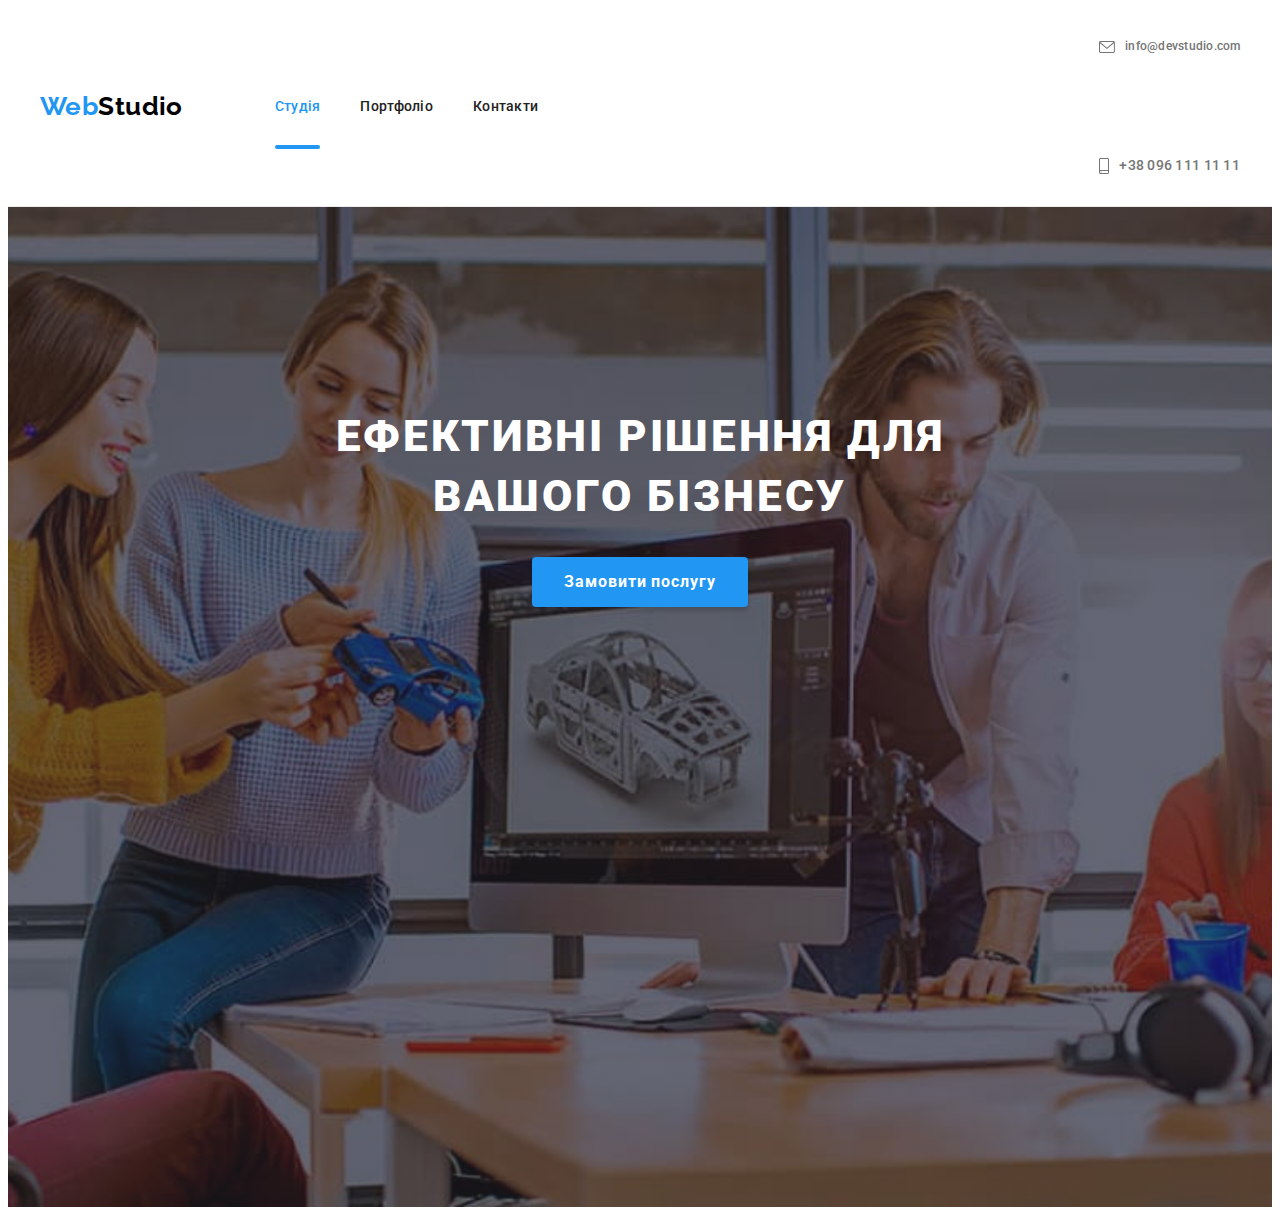
==== index.html @ 93e43bc0 "aдаптив" ====
<!DOCTYPE html>
<html lang="uk">
  <head>
    <meta charset="UTF-8" />
    <meta http-equiv="X-UA-Compatible" content="IE=edge" />
    <meta name="viewport" content="width=device-width, initial-scale=1.0" />
    <title>Document</title>
    <link rel="preconnect" href="https://fonts.googleapis.com" />
    <link rel="preconnect" href="https://fonts.gstatic.com" crossorigin />
    <link
      href="https://fonts.googleapis.com/css2?family=Raleway:wght@700&family=Roboto:wght@400;500;700;900&display=swap"
      rel="stylesheet"
    />
    <link
      rel="stylesheet"
      href="https://cdnjs.cloudflare.com/ajax/libs/modern-normalize/1.1.0/modern-normalize.min.css"
      integrity="sha512-wpPYUAdjBVSE4KJnH1VR1HeZfpl1ub8YT/NKx4PuQ5NmX2tKuGu6U/JRp5y+Y8XG2tV+wKQpNHVUX03MfMFn9Q=="
      crossorigin="anonymous"
      referrerpolicy="no-referrer"
    />
    <link rel="stylesheet" href="./css/main.min.css" />
  </head>
  <body class="page">
    <header class="header">
      <div class="container main__nav">
        <a href="./index.html" class="logo header__logo"
          ><span class="web header__web">Web</span>Studio</a
        >
        <nav class="site header__site">
          <ul class="site__nav">
            <li class="site__item">
              <a href="./index.html" class="nav__link current">Студія</a>
            </li>
            <li class="site__item">
              <a href="./portfolio.html" class="nav__link">Портфоліо</a>
            </li>
            <li class="site__item">
              <a href="#" class="nav__link">Контакти</a>
            </li>
          </ul>
        </nav>

        <ul class="list__header">
          <li class="list__item">
            <a class="header__mail" href="mailto:info@devstudio.com">
              <svg class="envelope-icon" width="16" height="12">
                <use href="./images/icons.svg#icon-envelope"></use>
              </svg>
              info@devstudio.com
            </a>
          </li>
          <li class="list__item">
            <a class="header__contact" href="tel:+380961111111">
              <svg class="smartphone-icon" width="10" height="16">
                <use href="./images/icons.svg#icon-smartphone"></use>
              </svg>
              +38 096 111 11 11
            </a>
          </li>
        </ul>
      </div>
    </header>

    <main>
      <section class="hero">
        <div class="container">
          <h1 class="hero__title">Ефективні рішення для вашого бізнесу</h1>
          <button class="hero__button" type="button" data-modal-open>
            Замовити послугу
          </button>
        </div>
      </section>

      <!-- <section class="section-feature">
        <div class="container">
          <h2 class="visual-hidden">особливості</h2>
          <ul class="feature-list">
            <li class="feature-list__item">
              <div class="feature__icon">
                <svg class="antenna" width="70" height="70">
                  <use href="./images/icons.svg#icon-antenna"></use>
                </svg>
              </div>
              <h3 class="title">УВАГА ДО ДЕТАЛЕЙ</h3>
              <p class="text">
                Ідейні міркування, і навіть початок повсякденної роботи з
                формування позиції.
              </p>
            </li>
            <li class="feature-list__item">
              <div class="feature__icon">
                <svg class="clock" width="70" height="70">
                  <use href="./images/icons.svg#icon-clock"></use>
                </svg>
              </div>
              <h3 class="title">ПУНКТУАЛЬНІСТЬ</h3>
              <p class="text">
                Завдання організації, особливо рамки і місце навчання кадрів
                тягне у себе.
              </p>
            </li>
            <li class="feature-list__item">
              <div class="feature__icon">
                <svg class="diagram" width="70" height="70">
                  <use href="./images/icons.svg#icon-diagram"></use>
                </svg>
              </div>
              <h3 class="title">ПЛАНУВАННЯ</h3>
              <p class="text">
                Так само консультація з широким активом значною мірою зумовлює.
              </p>
            </li>
            <li class="feature-list__item">
              <div class="feature__icon">
                <svg class="astronaut" width="70" height="70">
                  <use href="./images/icons.svg#icon-astronaut"></use>
                </svg>
              </div>
              <h3 class="title">СУЧАСНІ ТЕХНОЛОГІЇ</h3>
              <p class="text">
                Значимість цих проблем настільки очевидна, що реалізація
                планових завдань.
              </p>
            </li>
          </ul>
        </div>
      </section> -->

      <!-- <section class="section-work">
        <div class="container">
          <h2 class="title__work">Чим ми займаємося</h2>
          <ul class="work__img">
            <li class="work__item">
              <img
                src="./images/box1.jpg"
                alt="програмування"
                width="370"
                height="294"
              />
              <p class="work__label">Десктопні додатки</p>
            </li>
            <li class="work__item">
              <img
                src="./images/box2.jpg"
                alt="тестування"
                width="370"
                height="294"
              />
              <p class="work__label">Мобільні додатки</p>
            </li>
            <li class="work__item">
              <img
                src="./images/box3.jpg"
                alt="дизайн"
                width="370"
                height="294"
              />
              <p class="work__label">Дизайнерські рішення</p>
            </li>
          </ul>
        </div>
      </section> -->

      <!-- <section class="section-team">
        <div class="container">
          <h2 class="team__title">Наша команда</h2>

          <ul class="team__items">
            <li class="item">
              <img
                src="./images/img1.jpg"
                alt="продуктовий дизайн"
                width="270"
              />
              <h3 class="title">Ігор Дем'яненко</h3>
              <p class="text">Product Designer</p>
              <ul class="team__list">
                <li class="team__item">
                  <a class="team__link" href="#">
                    <svg class="team__icon" width="20" height="20">
                      <use href="./images/icons.svg#icon-instagram"></use>
                    </svg>
                  </a>
                </li>
                <li class="team__item">
                  <a class="team__link" href="#">
                    <svg class="team__icon" width="20" height="20">
                      <use href="./images/icons.svg#icon-twitter"></use>
                    </svg>
                  </a>
                </li>
                <li class="team__item">
                  <a class="team__link" href="#">
                    <svg class="team__icon" width="20" height="20">
                      <use href="./images/icons.svg#icon-facebook"></use>
                    </svg>
                  </a>
                </li>
                <li class="team__item">
                  <a class="team__link" href="#">
                    <svg class="team__icon" width="20" height="20">
                      <use href="./images/icons.svg#icon-linkedin"></use>
                    </svg>
                  </a>
                </li>
              </ul>
            </li>
            <li class="item">
              <img
                src="./images/img2.jpg"
                alt="фронтенд-розробник"
                width="270"
              />
              <h3 class="title">Ольга Рєпіна</h3>
              <p class="text">Frontend Developer</p>
              <ul class="team__list">
                <li class="team__item">
                  <a class="team__link" href="#">
                    <svg class="team__icon" width="20" height="20">
                      <use href="./images/icons.svg#icon-instagram"></use>
                    </svg>
                  </a>
                </li>
                <li class="team__item">
                  <a class="team__link" href="#">
                    <svg class="team__icon" width="20" height="20">
                      <use href="./images/icons.svg#icon-twitter"></use>
                    </svg>
                  </a>
                </li>
                <li class="team__item">
                  <a class="team__link" href="#">
                    <svg class="team__icon" width="20" height="20">
                      <use href="./images/icons.svg#icon-facebook"></use>
                    </svg>
                  </a>
                </li>
                <li class="team__item">
                  <a class="team__link" href="#">
                    <svg class="team__icon" width="20" height="20">
                      <use href="./images/icons.svg#icon-linkedin"></use>
                    </svg>
                  </a>
                </li>
              </ul>
            </li>
            <li class="item">
              <img src="./images/img3.jpg" alt="маркетинг" width="270" />
              <h3 class="title">Микола Тарасов</h3>
              <p class="text">Marketing</p>
              <ul class="team__list">
                <li class="team__item">
                  <a class="team__link" href="#">
                    <svg class="team__icon" width="20" height="20">
                      <use href="./images/icons.svg#icon-instagram"></use>
                    </svg>
                  </a>
                </li>
                <li class="team__item">
                  <a class="team__link" href="#">
                    <svg class="team__icon" width="20" height="20">
                      <use href="./images/icons.svg#icon-twitter"></use>
                    </svg>
                  </a>
                </li>
                <li class="team__item">
                  <a class="team__link" href="#">
                    <svg class="team__icon" width="20" height="20">
                      <use href="./images/icons.svg#icon-facebook"></use>
                    </svg>
                  </a>
                </li>
                <li class="team__item">
                  <a class="team__link" href="#">
                    <svg class="team__icon" width="20" height="20">
                      <use href="./images/icons.svg#icon-linkedin"></use>
                    </svg>
                  </a>
                </li>
              </ul>
            </li>
            <li class="item">
              <img
                src="./images/img4.jpg"
                alt="графічний дизайнер"
                width="270"
              />
              <h3 class="title">Михайло Єрмаков</h3>
              <p class="text">UI Designer</p>
              <ul class="team__list">
                <li class="team__item">
                  <a class="team__link" href="#">
                    <svg class="team__icon" width="20" height="20">
                      <use href="./images/icons.svg#icon-instagram"></use>
                    </svg>
                  </a>
                </li>
                <li class="team__item">
                  <a class="team__link" href="#">
                    <svg class="team__icon" width="20" height="20">
                      <use href="./images/icons.svg#icon-twitter"></use>
                    </svg>
                  </a>
                </li>
                <li class="team__item">
                  <a class="team__link" href="#">
                    <svg class="team__icon" width="20" height="20">
                      <use href="./images/icons.svg#icon-facebook"></use>
                    </svg>
                  </a>
                </li>
                <li class="team__item">
                  <a class="team__link" href="#">
                    <svg class="team__icon" width="20" height="20">
                      <use href="./images/icons.svg#icon-linkedin"></use>
                    </svg>
                  </a>
                </li>
              </ul>
            </li>
          </ul>
        </div>
      </section> -->
      <!-- <section class="section-client">
        <div class="container">
          <h2 class="client__title">Постійні клієнти</h2>
          <ul class="client">
            <li class="client__item">
              <a class="client__link" href="#">
                <svg class="client__icon" width="106" height="60">
                  <use href="./images/icons.svg#icon-Logo1"></use>
                </svg>
              </a>
            </li>
            <li class="client__item">
              <a class="client__link" href="#">
                <svg class="client__icon" width="106" height="60">
                  <use href="./images/icons.svg#icon-Logo2"></use>
                </svg>
              </a>
            </li>
            <li class="client__item">
              <a class="client__link" href="#">
                <svg class="client__icon" width="106" height="60">
                  <use href="./images/icons.svg#icon-Logo3"></use>
                </svg>
              </a>
            </li>
            <li class="client__item">
              <a class="client__link" href="#">
                <svg class="client__icon" width="106" height="60">
                  <use href="./images/icons.svg#icon-Logo4"></use>
                </svg>
              </a>
            </li>
            <li class="client__item">
              <a class="client__link" href="#">
                <svg class="client__icon" width="106" height="60">
                  <use href="./images/icons.svg#icon-Logo5"></use>
                </svg>
              </a>
            </li>
            <li class="client__item">
              <a class="client__link" href="#">
                <svg class="client__icon" width="106" height="60">
                  <use href="./images/icons.svg#icon-Logo6"></use>
                </svg>
              </a>
            </li>
          </ul>
        </div>
      </section> -->
    </main>

    <!-- <footer>
      <div class="footer-container">
        <div class="footer__address">
          <div class="logo__web">
            <a href="./index.html" class="footer__logo"
              ><span class="footer__web">Web</span>Studio</a
            >
          </div>
          <address>
            <div class="address">
              <ul class="list__item">
                <li class="item__add">
                  <a
                    class="footer__location"
                    href="https://goo.gl/maps/7Pt5SD2hVirgwxjC6"
                    target="_blank"
                    rel="noopener noreferrer"
                    >м. Київ, пр-т Лесі Українки, 26</a
                  >
                </li>
                <li class="item__add">
                  <a class="footer__mail" href="mailto:info@devstudio.com"
                    >info@devstudio.com</a
                  >
                </li>
                <li class="item__add">
                  <a class="footer__contact" href="tel:+380961111111"
                    >+38 096 111 11 11</a
                  >
                </li>
              </ul>
            </div>
          </address>
        </div>
        <div class="footer__social">
          <span class="footer__title">приєднуйтесь</span>
          <ul class="social__list">
            <li class="social__item">
              <a class="social__link" href="#">
                <svg class="social-icon" width="20" height="20">
                  <use href="./images/icons.svg#icon-instagram"></use>
                </svg>
              </a>
            </li>
            <li class="social__item">
              <a class="social__link" href="#">
                <svg class="social-icon" width="20" height="20">
                  <use href="./images/icons.svg#icon-twitter"></use>
                </svg>
              </a>
            </li>
            <li class="social__item">
              <a class="social__link" href="#">
                <svg class="social-icon" width="20" height="20">
                  <use href="./images/icons.svg#icon-facebook"></use>
                </svg>
              </a>
            </li>
            <li class="social__item">
              <a class="social__link" href="#">
                <svg class="social-icon" width="20" height="20">
                  <use href="./images/icons.svg#icon-linkedin"></use>
                </svg>
              </a>
            </li>
          </ul>
        </div>
        <div class="e-mail__footer">
          <label class="footer__title" for="email-name"
            >Підпишіться на розсилку</label
          >
          <form class="footer__form">
            <input
              type="email"
              class="email__input"
              name="email-name"
              id="email-name"
              placeholder="E-mail"
            />

            <button type="button" class="subscribe__btn">
              Підписатися
              <svg class="modal-send__icon" width="24" height="24">
                <use href="./images/icons.svg#icon-send"></use>
              </svg>
            </button>
          </form>
        </div>
      </div>
    </footer> -->
    <!-- <div class="backdrop is-hidden" data-modal>
      <div class="modal">
        <button type="button" class="modal-close" data-modal-close>
          <svg class="modal-close-icon" width="18" height="18">
            <use href="./images/icons.svg#icon-close"></use>
          </svg>
        </button>
        <p class="modal-title">Залиште свої дані, ми вам передзвонимо</p>
        <form class="modal-form">
          <div class="modal-field">
            <label for="user-name" class="input-label">Ім'я</label>
            <div class="input-wrapper">
              <input
                type="text"
                name="user-name"
                class="modal-input"
                id="user-name"
                required
              />
              <svg class="modal-icon" width="18" height="18">
                <use href="./images/icons.svg#icon-person-modal"></use>
              </svg>
            </div>
          </div>

          <div class="modal-field">
            <label for="user-tel" class="input-label">Телефон</label>
            <div class="input-wrapper">
              <input
                type="tel"
                name="user-tel"
                class="modal-input"
                id="user-tel"
                required
              />
              <svg class="modal-icon" width="18" height="18">
                <use href="./images/icons.svg#icon-phone-modal"></use>
              </svg>
            </div>
          </div>
          <div class="modal-field">
            <label for="user-email" class="input-label">Пошта</label>
            <div class="input-wrapper">
              <input
                type="email"
                name="user-email"
                class="modal-input"
                id="user-email"
                required
              />
              <svg class="modal-icon" width="18" height="18">
                <use href="./images/icons.svg#icon-email-modal"></use>
              </svg>
            </div>
          </div>

          <div class="modal-field">
            <label for="user-text" class="input-label">Коментар</label>
            <textarea
              name="user-text"
              id="user-text"
              class="modal-comment"
              placeholder="Введіть текст"
            ></textarea>
          </div>
          <div class="modal-policy">
            <input
              type="checkbox"
              name="policy"
              class="modal-check visual-hidden"
              id="policy"
            />
            <label for="policy" class="check-text">
              <span>
                <svg class="check-icon" width="16" height="15">
                  <use href="./images/icons.svg#icon-check"></use>
                </svg>
              </span>
              Погоджуюся з розсилкою та приймаю
              <a href="#" class="policy-link">Умови договору</a></label
            >
          </div>
          <button class="submit-button" type="submit">Відправити</button>
        </form>
      </div>
    </div> -->
    <!-- <script src="./js/modal.js"></script> -->
  </body>
</html>
---- css/main.min.css ----
h1,h2,h3,p{margin:0}ul{margin:0;padding:0;list-style:none}footer{padding-top:60px;padding-bottom:60px;background-color:#2f303a;height:252px;margin:0 auto}.page{letter-spacing:.03em;font-size:14px;line-height:1.71;color:var(--primery-white-color);color:var(--primary-text-color);color:var(--title-text-color);font-family:"Roboto",sans-serif}.container{margin-left:auto;margin-right:auto;width:100%;padding-left:15px;padding-right:15px}@media screen and (min-width: 480px){.container{max-width:480px}}@media screen and (min-width: 768px){.container{max-width:768px}}@media screen and (min-width: 1200px){.container{max-width:1200px}}:root{--primary-text-color: #212121;--title-text-color: #757575;--accent-color: #2196f3;--primery-white-color: #fff;--secondary-bd-color: #f5f4fa;--footer-color: #2f303a;--icon-color: #afb1b8}.visual-hidden{position:absolute;width:1px;height:1px;margin:1px;border:0;padding:0;white-space:nowrap;-webkit-clip-path:inset(100%);clip-path:inset(100%);clip:rect(0 0 0 0);overflow:hidden;list-style:none}.main__nav{display:-webkit-box;display:-ms-flexbox;display:flex;-webkit-box-align:center;-ms-flex-align:center;align-items:center}.header .container{display:-webkit-box;display:-ms-flexbox;display:flex}.header{border-bottom:1px solid #ececec}.logo{margin-top:16px;margin-bottom:16px}.header__logo{font-family:"Raleway",sans-serif;font-weight:700;font-size:24px;line-height:1.16;text-decoration:none;color:#000}@media screen and (min-width: 1200px){.header__logo{font-size:26px;line-height:1.19}}.header__web{font-family:"Raleway",sans-serif;font-weight:700;font-size:24px;line-height:1.16;text-decoration:none;color:var(--accent-color)}@media screen and (min-width: 1200px){.header__web{font-size:26px;line-height:1.19}}.nav__link{position:relative;padding:32px 0;display:block;color:var(--primary-text-color);font-weight:500;line-height:1.14;letter-spacing:.02em;text-decoration:none;-webkit-box-align:center;-ms-flex-align:center;align-items:center;-webkit-transition:color 250ms cubic-bezier(0.4, 0, 0.2, 1);transition:color 250ms cubic-bezier(0.4, 0, 0.2, 1)}.nav__link.current::after{position:absolute;content:"";display:block;left:0;bottom:-2px;width:100%;height:4px;background-color:var(--accent-color);border-radius:2px}.nav__link:hover,.nav__link:focus{color:var(--accent-color)}.current{color:var(--accent-color)}.header__site{display:none;margin-left:87px;margin-right:auto}@media screen and (min-width: 768px){.header__site{display:-webkit-box;display:-ms-flexbox;display:flex}}@media screen and (min-width: 1200px){.header__site{margin-left:92px}}.site__nav{display:-webkit-box;display:-ms-flexbox;display:flex;list-style:none}.site__nav .item:last-child{margin-right:0}.site__nav .site__item{margin-right:40px}.list__header{display:none;list-style:none;-webkit-box-align:baseline;-ms-flex-align:baseline;align-items:baseline;gap:30px}@media screen and (min-width: 768px){.list__header{display:-webkit-box;display:-ms-flexbox;display:flex;-webkit-box-orient:vertical;-webkit-box-direction:normal;-ms-flex-direction:column;flex-direction:column}}.list__header .list__item+.list__item{margin-left:30px}.envelope-icon{margin-right:10px;fill:currentColor}.smartphone-icon{margin-right:10px;fill:currentColor}.header__mail{display:-webkit-box;display:-ms-flexbox;display:flex;-webkit-box-align:center;-ms-flex-align:center;align-items:center;margin-bottom:10px;font-weight:500;font-size:12px;line-height:1.16;letter-spacing:.02em;text-decoration:none;color:var(--title-text-color);-webkit-transition:color 250ms cubic-bezier(0.4, 0, 0.2, 1);transition:color 250ms cubic-bezier(0.4, 0, 0.2, 1)}.header__mail:hover,.header__mail:focus{color:var(--accent-color)}@media screen and (min-width: 1200px){.header__mail{padding-top:32px;padding-bottom:32px}}.header__contact{display:-webkit-box;display:-ms-flexbox;display:flex;-webkit-box-align:center;-ms-flex-align:center;align-items:center;font-weight:500;line-height:1.14;letter-spacing:.02em;text-decoration:none;color:var(--title-text-color);-webkit-transition:color 250ms cubic-bezier(0.4, 0, 0.2, 1);transition:color 250ms cubic-bezier(0.4, 0, 0.2, 1)}.header__contact:hover,.header__contact:focus{color:var(--accent-color)}@media screen and (min-width: 1200px){.header__contact{padding-top:32px;padding-bottom:32px}}.hero{max-width:100%;height:400px;margin-left:auto;margin-right:auto;background-repeat:no-repeat;background-position:center;background-size:cover;background-image:-webkit-gradient(linear, left top, right top, from(rgba(47, 48, 58, 0.4)), to(rgba(47, 48, 58, 0.4))),url(../images/hero_img.jpg);background-image:linear-gradient(to right, rgba(47, 48, 58, 0.4), rgba(47, 48, 58, 0.4)),url(../images/hero_img.jpg);text-align:center;padding:118px 0;background-color:var(--footer-color)}@media screen and (min-width: 1200px){.hero{height:600px;padding:200px 0}}.hero__title{margin:0 auto;margin-bottom:30px;width:360px;font-weight:900;font-size:26px;line-height:1.61;text-align:center;letter-spacing:.06em;text-transform:uppercase;color:var(--primery-white-color)}@media screen and (min-width: 1200px){.hero__title{font-size:44px;line-height:1.36;width:696px}}.hero__button{font-family:inherit;padding:10px 24px;min-width:200px;height:50px;border:rgba(0,0,0,0);border-radius:4px;-webkit-box-shadow:0px 4px 4px rgba(0,0,0,.15);box-shadow:0px 4px 4px rgba(0,0,0,.15);color:var(--primery-white-color);background-color:var(--accent-color);border-color:var(--accent-color);font-weight:700;font-size:16px;line-height:1.87;margin:0;display:-webkit-box;display:-ms-flexbox;display:flex;letter-spacing:.06em;margin:0 auto;-webkit-transition:background-color 250ms cubic-bezier(0.4, 0, 0.2, 1);transition:background-color 250ms cubic-bezier(0.4, 0, 0.2, 1)}.hero__button:hover,.hero__button:focus{background-color:#188ce8}@media screen and (min-width: 1200px){.hero__button{padding:10px 32px;min-width:216px;cursor:pointer}}.section-feature{padding-top:60px;padding-bottom:60px}@media screen and (min-width: 1200px){.section-feature{padding-top:94px;padding-bottom:94px}}.section-work{display:none;padding-bottom:94px}@media screen and (min-width: 1200px){.section-work{display:block}}.section-team{background-color:var(--secondary-bd-color);padding-top:60px;padding-bottom:60px}@media screen and (min-width: 1200px){.section-team{padding-top:94px;padding-bottom:94px}}.section-client{padding-top:60px;padding-bottom:60px;background-color:var(--primery-white-color)}@media screen and (min-width: 1200px){.section-client{padding-top:94px;padding-bottom:94px}}.feature-list{list-style:none;display:-webkit-box;display:-ms-flexbox;display:flex;-ms-flex-wrap:wrap;flex-wrap:wrap;gap:30px;margin:0;padding:0}.feature-list .feature-list__item{width:100%}@media screen and (min-width: 768px){.feature-list .feature-list__item{width:calc((100% - 30px)/2)}}@media screen and (min-width: 1200px){.feature-list .feature-list__item{width:calc((100% - 90px)/4)}}.feature__icon{height:120px;margin-bottom:15px;background-color:var(--secondary-bd-color);display:-webkit-box;display:-ms-flexbox;display:flex;-webkit-box-align:center;-ms-flex-align:center;align-items:center;-webkit-box-pack:center;-ms-flex-pack:center;justify-content:center}.feature-list .title{text-align:center;margin-top:0;font-size:14px;margin-bottom:10px;font-weight:700;line-height:1.14;text-transform:uppercase;color:var(--primary-text-color)}@media screen and (min-width: 768px){.feature-list .title{text-align:left}}.work__img{list-style:none;display:-webkit-box;display:-ms-flexbox;display:flex;margin:0;padding:0}.work__img .work__item{width:370px;height:294px;margin-right:30px;-ms-flex-preferred-size:calc((100% - 60px)/3);flex-basis:calc((100% - 60px)/3)}.title__work{margin-top:0px;margin-bottom:50px;font-weight:700;font-size:36px;line-height:1.16;text-align:center;color:var(--primary-text-color)}.work__item{position:relative}.work__label{display:-webkit-box;display:-ms-flexbox;display:flex;-webkit-box-align:center;-ms-flex-align:center;align-items:center;-webkit-box-pack:center;-ms-flex-pack:center;justify-content:center;position:absolute;bottom:0;left:0;width:100%;height:70px;background-color:rgba(47,48,58,.8);font-weight:700;font-size:14px;line-height:1.14;color:var(--primery-white-color);text-transform:uppercase}.team__items{list-style:none;margin-top:50px;display:-webkit-box;display:-ms-flexbox;display:flex;-ms-flex-wrap:wrap;flex-wrap:wrap;gap:30px;margin:0;padding:0}.team__title{margin-top:0px;margin-bottom:30px;font-weight:700;font-size:28px;line-height:1.17;text-align:center;color:var(--primary-text-color)}@media screen and (min-width: 1200px){.team__title{margin-bottom:50px;font-size:36px;line-height:1.16}}.team__items .item{width:100%;padding-bottom:30px;margin-bottom:30px;background-color:var(--primery-white-color);-webkit-box-shadow:0px 1px 3px rgba(0,0,0,.12),0px 1px 1px rgba(0,0,0,.14),0px 2px 1px rgba(0,0,0,.2);box-shadow:0px 1px 3px rgba(0,0,0,.12),0px 1px 1px rgba(0,0,0,.14),0px 2px 1px rgba(0,0,0,.2);border-radius:0px 0px 4px 4px}@media screen and (min-width: 768px){.team__items .item{width:calc((100% - 30px)/2)}}@media screen and (min-width: 1200px){.team__items .item{width:calc((100% - 90px)/4)}}.team__items .title{font-weight:500;font-size:16px;line-height:1.18;text-align:center;margin-top:30px;margin-bottom:10px;color:var(--primary-text-color)}.team__items .text{font-size:16px;line-height:1.18;text-align:center;color:var(--title-text-color);margin-bottom:16px}.team__list{display:-webkit-box;display:-ms-flexbox;display:flex;-webkit-box-pack:center;-ms-flex-pack:center;justify-content:center;gap:10px}.team__item{width:44px;height:44px}.team__link{width:100%;height:100%;color:var(--icon-color);border-radius:50%;display:-webkit-box;display:-ms-flexbox;display:flex;-webkit-box-align:center;-ms-flex-align:center;align-items:center;-webkit-box-pack:center;-ms-flex-pack:center;justify-content:center;-webkit-transition:background-color 250ms cubic-bezier(0.4, 0, 0.2, 1),color 250ms cubic-bezier(0.4, 0, 0.2, 1);transition:background-color 250ms cubic-bezier(0.4, 0, 0.2, 1),color 250ms cubic-bezier(0.4, 0, 0.2, 1)}.team__link:hover,.team__link:focus{background-color:var(--accent-color);color:var(--primery-white-color)}.team__icon{fill:currentColor}.client__title{margin-top:0px;margin-bottom:30px;font-weight:700;font-size:28px;line-height:1.18;text-align:center;color:var(--primary-text-color)}@media screen and (min-width: 1200px){.client__title{font-size:36px;line-height:1.16;margin-bottom:50px}}.client{display:-webkit-box;display:-ms-flexbox;display:flex;-ms-flex-wrap:wrap;flex-wrap:wrap;gap:30px}.client__item{width:170px;height:92px}@media screen and (min-width: 480px){.client__item{width:calc((100% - 30px)/2)}}@media screen and (min-width: 768px){.client__item{width:calc((100% - 60px)/3)}}@media screen and (min-width: 1200px){.client__item{width:calc((100% - 150px)/6)}}.client__link{border:1px solid #afb1b8;color:var(--icon-color);border-radius:4px;width:100%;height:100%;display:-webkit-box;display:-ms-flexbox;display:flex;-webkit-box-align:center;-ms-flex-align:center;align-items:center;-webkit-box-pack:center;-ms-flex-pack:center;justify-content:center;-webkit-transition:border 250ms cubic-bezier(0.4, 0, 0.2, 1),color 250ms cubic-bezier(0.4, 0, 0.2, 1);transition:border 250ms cubic-bezier(0.4, 0, 0.2, 1),color 250ms cubic-bezier(0.4, 0, 0.2, 1)}.client__link:hover,.client__link:focus{border-color:var(--accent-color);color:var(--accent-color)}.client__icon{fill:currentColor}/*# sourceMappingURL=main.min.css.map */
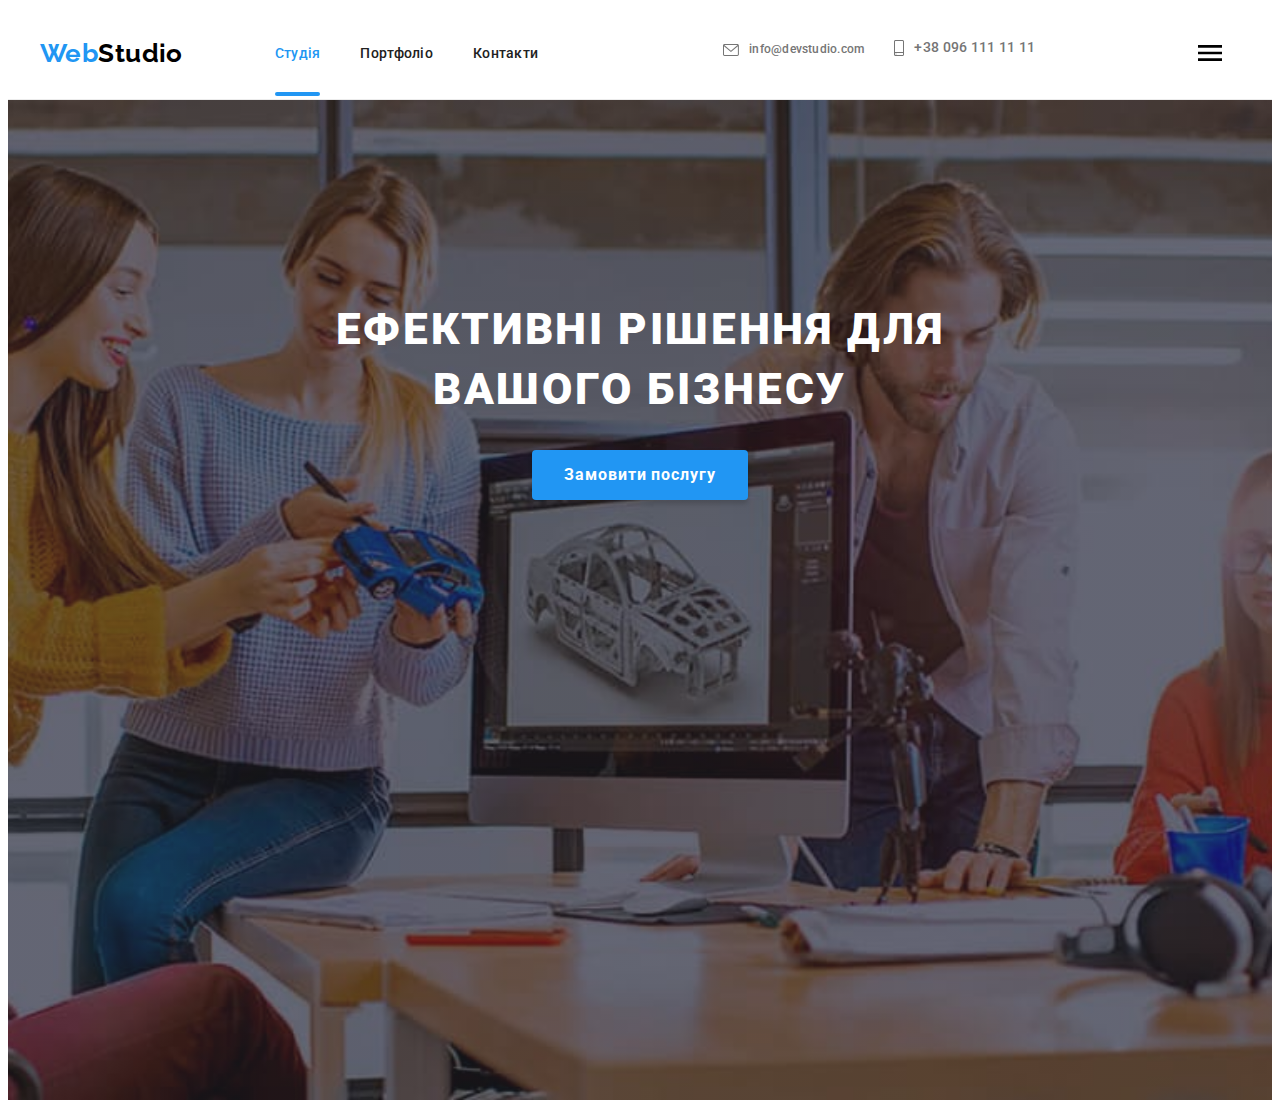
==== commit 807caf69: "8 дз" ====
--- a/index.html
+++ b/index.html
@@ -26,6 +26,7 @@
         <a href="./index.html" class="logo header__logo"
           ><span class="web header__web">Web</span>Studio</a
         >
+
         <nav class="site header__site">
           <ul class="site__nav">
             <li class="site__item">
@@ -58,6 +59,61 @@
             </a>
           </li>
         </ul>
+        <button type="button" class="menu-open" data-menu-open>
+          <svg class="menu" width="40" height="40">
+            <use href="./images/icons.svg#icon-menu"></use>
+          </svg>
+        </button>
+        <div class="mob-menu is-hidden" data-menu>
+          <div class="container-menu">
+            <div class="menu-mob-top">
+              <button type="button" class="menu-close" data-menu-close>
+                <svg class="menu" width="40" height="40">
+                  <use href="./images/icons.svg#icon-close-menu"></use>
+                </svg>
+              </button>
+              <ul class="menu-list">
+                <li class="menu-item">
+                  <a href="./index.html" class="menu-link">Студія</a>
+                </li>
+                <li class="menu-item">
+                  <a href="./portfolio.html" class="menu-link">Портфоліо</a>
+                </li>
+                <li class="menu-item">
+                  <a href="#" class="menu-link">Контакти</a>
+                </li>
+              </ul>
+            </div>
+            <div class="menu-mob-bottom">
+              <ul class="mob-contact">
+                <li class="contact-item">
+                  <a class="menu-tel" href="tel:+380961111111">
+                    +38 096 111 11 11
+                  </a>
+                </li>
+                <li class="contact-item">
+                  <a class="menu-mail" href="mailto:info@devstudio.com">
+                    info@devstudio.com
+                  </a>
+                </li>
+              </ul>
+              <ul class="menu-soc">
+                <li class="menu-soc-item">
+                  <a class="menu-soc-link" href="#">Instagram</a>
+                </li>
+                <li class="menu-soc-item">
+                  <a class="menu-soc-link" href="#">Twitter</a>
+                </li>
+                <li class="menu-soc-item">
+                  <a class="menu-soc-link" href="#">Facebook</a>
+                </li>
+                <li>
+                  <a class="menu-soc-link" href="#">LinkedIn</a>
+                </li>
+              </ul>
+            </div>
+          </div>
+        </div>
       </div>
     </header>
 
@@ -132,6 +188,7 @@
           <ul class="work__img">
             <li class="work__item">
               <img
+                srcset="./images/box1.jpg 1x, ./images/box1-2x.jpg 2x"
                 src="./images/box1.jpg"
                 alt="програмування"
                 width="370"
@@ -141,6 +198,7 @@
             </li>
             <li class="work__item">
               <img
+                srcset="./images/box2.jpg 1x, ./images/box2-2x.jpg 2x"
                 src="./images/box2.jpg"
                 alt="тестування"
                 width="370"
@@ -150,6 +208,7 @@
             </li>
             <li class="work__item">
               <img
+                srcset="./images/box3.jpg 1x, ./images/box3-2x.jpg 2x"
                 src="./images/box3.jpg"
                 alt="дизайн"
                 width="370"
@@ -167,11 +226,36 @@
 
           <ul class="team__items">
             <li class="item">
-              <img
-                src="./images/img1.jpg"
-                alt="продуктовий дизайн"
-                width="270"
-              />
+              <picture>
+                <source
+                  srcset="
+                    ./images/team-des1.jpg    1x,
+                    ./images/team-des1-2x.jpg 2x
+                  "
+                  media="(min-width: 1200px)"
+                />
+                <source
+                  srcset="
+                    ./images/team-tab1.jpg    1x,
+                    ./images/team-tab1-2x.jpg 2x
+                  "
+                  media="(min-width: 768px)"
+                />
+                <source
+                  srcset="
+                    ./images/team-mob1.jpg    1x,
+                    ./images/team-mob1-2x.jpg 2x
+                  "
+                  media="(max-width: 767px)"
+                />
+                <img
+                  class="img-team"
+                  src="./images/team-mob1-2x.jpg"
+                  alt="продуктовий дизайн"
+                  width="450"
+                />
+              </picture>
+
               <h3 class="title">Ігор Дем'яненко</h3>
               <p class="text">Product Designer</p>
               <ul class="team__list">
@@ -206,11 +290,35 @@
               </ul>
             </li>
             <li class="item">
-              <img
-                src="./images/img2.jpg"
-                alt="фронтенд-розробник"
-                width="270"
-              />
+              <picture>
+                <source
+                  srcset="
+                    ./images/team-des2.jpg    1x,
+                    ./images/team-des2-2x.jpg 2x
+                  "
+                  media="(min-width: 1200px)"
+                />
+                <source
+                  srcset="
+                    ./images/team-tab2.jpg    1x,
+                    ./images/team-tab2-2x.jpg 2x
+                  "
+                  media="(min-width: 768px)"
+                />
+                <source
+                  srcset="
+                    ./images/team-mob2.jpg    1x,
+                    ./images/team-mob2-2x.jpg 2x
+                  "
+                  media="(max-width: 767px)"
+                />
+                <img
+                  src="./images/team-mob2-2x.jpg"
+                  alt="фронтенд-розробник"
+                  width="450"
+                />
+              </picture>
+
               <h3 class="title">Ольга Рєпіна</h3>
               <p class="text">Frontend Developer</p>
               <ul class="team__list">
@@ -245,7 +353,35 @@
               </ul>
             </li>
             <li class="item">
-              <img src="./images/img3.jpg" alt="маркетинг" width="270" />
+              <picture>
+                <source
+                  srcset="
+                    ./images/team-des3.jpg    1x,
+                    ./images/team-des3-2x.jpg 2x
+                  "
+                  media="(min-width: 1200px)"
+                />
+                <source
+                  srcset="
+                    ./images/team-tab3.jpg    1x,
+                    ./images/team-tab3-2x.jpg 2x
+                  "
+                  media="(min-width: 768px)"
+                />
+                <source
+                  srcset="
+                    ./images/team-mob3.jpg    1x,
+                    ./images/team-mob3-2x.jpg 2x
+                  "
+                  media="(max-width: 767px)"
+                />
+                <img
+                  src="./images/team-mob3-2x.jpg"
+                  alt="маркетинг"
+                  width="450"
+                />
+              </picture>
+
               <h3 class="title">Микола Тарасов</h3>
               <p class="text">Marketing</p>
               <ul class="team__list">
@@ -280,11 +416,35 @@
               </ul>
             </li>
             <li class="item">
-              <img
-                src="./images/img4.jpg"
-                alt="графічний дизайнер"
-                width="270"
-              />
+              <picture>
+                <source
+                  srcset="
+                    ./images/team-des4.jpg    1x,
+                    ./images/team-des4-2x.jpg 2x
+                  "
+                  media="(min-width: 1200px)"
+                />
+                <source
+                  srcset="
+                    ./images/team-tab4.jpg    1x,
+                    ./images/team-tab4-2x.jpg 2x
+                  "
+                  media="(min-width: 768px)"
+                />
+                <source
+                  srcset="
+                    ./images/team-mob4.jpg    1x,
+                    ./images/team-mob4-2x.jpg 2x
+                  "
+                  media="(max-width: 767px)"
+                />
+                <img
+                  src="./images/team-mob4-2x.jpg"
+                  alt="графічний дизайнер"
+                  width="450"
+                />
+              </picture>
+
               <h3 class="title">Михайло Єрмаков</h3>
               <p class="text">UI Designer</p>
               <ul class="team__list">
@@ -462,7 +622,7 @@
         </div>
       </div>
     </footer> -->
-    <!-- <div class="backdrop is-hidden" data-modal>
+    <div class="backdrop is-hidden" data-modal>
       <div class="modal">
         <button type="button" class="modal-close" data-modal-close>
           <svg class="modal-close-icon" width="18" height="18">
@@ -547,7 +707,8 @@
           <button class="submit-button" type="submit">Відправити</button>
         </form>
       </div>
-    </div> -->
-    <!-- <script src="./js/modal.js"></script> -->
+    </div>
+    <script src="./js/modal.js"></script>
+    <script src="./js/menu.js"></script>
   </body>
 </html>
--- a/css/main.min.css
+++ b/css/main.min.css
@@ -1 +1 @@
-h1,h2,h3,p{margin:0}ul{margin:0;padding:0;list-style:none}footer{padding-top:60px;padding-bottom:60px;background-color:#2f303a;height:252px;margin:0 auto}.page{letter-spacing:.03em;font-size:14px;line-height:1.71;color:var(--primery-white-color);color:var(--primary-text-color);color:var(--title-text-color);font-family:"Roboto",sans-serif}.container{margin-left:auto;margin-right:auto;width:100%;padding-left:15px;padding-right:15px}@media screen and (min-width: 480px){.container{max-width:480px}}@media screen and (min-width: 768px){.container{max-width:768px}}@media screen and (min-width: 1200px){.container{max-width:1200px}}:root{--primary-text-color: #212121;--title-text-color: #757575;--accent-color: #2196f3;--primery-white-color: #fff;--secondary-bd-color: #f5f4fa;--footer-color: #2f303a;--icon-color: #afb1b8}.visual-hidden{position:absolute;width:1px;height:1px;margin:1px;border:0;padding:0;white-space:nowrap;-webkit-clip-path:inset(100%);clip-path:inset(100%);clip:rect(0 0 0 0);overflow:hidden;list-style:none}.main__nav{display:-webkit-box;display:-ms-flexbox;display:flex;-webkit-box-align:center;-ms-flex-align:center;align-items:center}.header .container{display:-webkit-box;display:-ms-flexbox;display:flex}.header{border-bottom:1px solid #ececec}.logo{margin-top:16px;margin-bottom:16px}.header__logo{font-family:"Raleway",sans-serif;font-weight:700;font-size:24px;line-height:1.16;text-decoration:none;color:#000}@media screen and (min-width: 1200px){.header__logo{font-size:26px;line-height:1.19}}.header__web{font-family:"Raleway",sans-serif;font-weight:700;font-size:24px;line-height:1.16;text-decoration:none;color:var(--accent-color)}@media screen and (min-width: 1200px){.header__web{font-size:26px;line-height:1.19}}.nav__link{position:relative;padding:32px 0;display:block;color:var(--primary-text-color);font-weight:500;line-height:1.14;letter-spacing:.02em;text-decoration:none;-webkit-box-align:center;-ms-flex-align:center;align-items:center;-webkit-transition:color 250ms cubic-bezier(0.4, 0, 0.2, 1);transition:color 250ms cubic-bezier(0.4, 0, 0.2, 1)}.nav__link.current::after{position:absolute;content:"";display:block;left:0;bottom:-2px;width:100%;height:4px;background-color:var(--accent-color);border-radius:2px}.nav__link:hover,.nav__link:focus{color:var(--accent-color)}.current{color:var(--accent-color)}.header__site{display:none;margin-left:87px;margin-right:auto}@media screen and (min-width: 768px){.header__site{display:-webkit-box;display:-ms-flexbox;display:flex}}@media screen and (min-width: 1200px){.header__site{margin-left:92px}}.site__nav{display:-webkit-box;display:-ms-flexbox;display:flex;list-style:none}.site__nav .item:last-child{margin-right:0}.site__nav .site__item{margin-right:40px}.list__header{display:none;list-style:none;-webkit-box-align:baseline;-ms-flex-align:baseline;align-items:baseline;gap:30px}@media screen and (min-width: 768px){.list__header{display:-webkit-box;display:-ms-flexbox;display:flex;-webkit-box-orient:vertical;-webkit-box-direction:normal;-ms-flex-direction:column;flex-direction:column}}.list__header .list__item+.list__item{margin-left:30px}.envelope-icon{margin-right:10px;fill:currentColor}.smartphone-icon{margin-right:10px;fill:currentColor}.header__mail{display:-webkit-box;display:-ms-flexbox;display:flex;-webkit-box-align:center;-ms-flex-align:center;align-items:center;margin-bottom:10px;font-weight:500;font-size:12px;line-height:1.16;letter-spacing:.02em;text-decoration:none;color:var(--title-text-color);-webkit-transition:color 250ms cubic-bezier(0.4, 0, 0.2, 1);transition:color 250ms cubic-bezier(0.4, 0, 0.2, 1)}.header__mail:hover,.header__mail:focus{color:var(--accent-color)}@media screen and (min-width: 1200px){.header__mail{padding-top:32px;padding-bottom:32px}}.header__contact{display:-webkit-box;display:-ms-flexbox;display:flex;-webkit-box-align:center;-ms-flex-align:center;align-items:center;font-weight:500;line-height:1.14;letter-spacing:.02em;text-decoration:none;color:var(--title-text-color);-webkit-transition:color 250ms cubic-bezier(0.4, 0, 0.2, 1);transition:color 250ms cubic-bezier(0.4, 0, 0.2, 1)}.header__contact:hover,.header__contact:focus{color:var(--accent-color)}@media screen and (min-width: 1200px){.header__contact{padding-top:32px;padding-bottom:32px}}.hero{max-width:100%;height:400px;margin-left:auto;margin-right:auto;background-repeat:no-repeat;background-position:center;background-size:cover;background-image:-webkit-gradient(linear, left top, right top, from(rgba(47, 48, 58, 0.4)), to(rgba(47, 48, 58, 0.4))),url(../images/hero_img.jpg);background-image:linear-gradient(to right, rgba(47, 48, 58, 0.4), rgba(47, 48, 58, 0.4)),url(../images/hero_img.jpg);text-align:center;padding:118px 0;background-color:var(--footer-color)}@media screen and (min-width: 1200px){.hero{height:600px;padding:200px 0}}.hero__title{margin:0 auto;margin-bottom:30px;width:360px;font-weight:900;font-size:26px;line-height:1.61;text-align:center;letter-spacing:.06em;text-transform:uppercase;color:var(--primery-white-color)}@media screen and (min-width: 1200px){.hero__title{font-size:44px;line-height:1.36;width:696px}}.hero__button{font-family:inherit;padding:10px 24px;min-width:200px;height:50px;border:rgba(0,0,0,0);border-radius:4px;-webkit-box-shadow:0px 4px 4px rgba(0,0,0,.15);box-shadow:0px 4px 4px rgba(0,0,0,.15);color:var(--primery-white-color);background-color:var(--accent-color);border-color:var(--accent-color);font-weight:700;font-size:16px;line-height:1.87;margin:0;display:-webkit-box;display:-ms-flexbox;display:flex;letter-spacing:.06em;margin:0 auto;-webkit-transition:background-color 250ms cubic-bezier(0.4, 0, 0.2, 1);transition:background-color 250ms cubic-bezier(0.4, 0, 0.2, 1)}.hero__button:hover,.hero__button:focus{background-color:#188ce8}@media screen and (min-width: 1200px){.hero__button{padding:10px 32px;min-width:216px;cursor:pointer}}.section-feature{padding-top:60px;padding-bottom:60px}@media screen and (min-width: 1200px){.section-feature{padding-top:94px;padding-bottom:94px}}.section-work{display:none;padding-bottom:94px}@media screen and (min-width: 1200px){.section-work{display:block}}.section-team{background-color:var(--secondary-bd-color);padding-top:60px;padding-bottom:60px}@media screen and (min-width: 1200px){.section-team{padding-top:94px;padding-bottom:94px}}.section-client{padding-top:60px;padding-bottom:60px;background-color:var(--primery-white-color)}@media screen and (min-width: 1200px){.section-client{padding-top:94px;padding-bottom:94px}}.feature-list{list-style:none;display:-webkit-box;display:-ms-flexbox;display:flex;-ms-flex-wrap:wrap;flex-wrap:wrap;gap:30px;margin:0;padding:0}.feature-list .feature-list__item{width:100%}@media screen and (min-width: 768px){.feature-list .feature-list__item{width:calc((100% - 30px)/2)}}@media screen and (min-width: 1200px){.feature-list .feature-list__item{width:calc((100% - 90px)/4)}}.feature__icon{height:120px;margin-bottom:15px;background-color:var(--secondary-bd-color);display:-webkit-box;display:-ms-flexbox;display:flex;-webkit-box-align:center;-ms-flex-align:center;align-items:center;-webkit-box-pack:center;-ms-flex-pack:center;justify-content:center}.feature-list .title{text-align:center;margin-top:0;font-size:14px;margin-bottom:10px;font-weight:700;line-height:1.14;text-transform:uppercase;color:var(--primary-text-color)}@media screen and (min-width: 768px){.feature-list .title{text-align:left}}.work__img{list-style:none;display:-webkit-box;display:-ms-flexbox;display:flex;margin:0;padding:0}.work__img .work__item{width:370px;height:294px;margin-right:30px;-ms-flex-preferred-size:calc((100% - 60px)/3);flex-basis:calc((100% - 60px)/3)}.title__work{margin-top:0px;margin-bottom:50px;font-weight:700;font-size:36px;line-height:1.16;text-align:center;color:var(--primary-text-color)}.work__item{position:relative}.work__label{display:-webkit-box;display:-ms-flexbox;display:flex;-webkit-box-align:center;-ms-flex-align:center;align-items:center;-webkit-box-pack:center;-ms-flex-pack:center;justify-content:center;position:absolute;bottom:0;left:0;width:100%;height:70px;background-color:rgba(47,48,58,.8);font-weight:700;font-size:14px;line-height:1.14;color:var(--primery-white-color);text-transform:uppercase}.team__items{list-style:none;margin-top:50px;display:-webkit-box;display:-ms-flexbox;display:flex;-ms-flex-wrap:wrap;flex-wrap:wrap;gap:30px;margin:0;padding:0}.team__title{margin-top:0px;margin-bottom:30px;font-weight:700;font-size:28px;line-height:1.17;text-align:center;color:var(--primary-text-color)}@media screen and (min-width: 1200px){.team__title{margin-bottom:50px;font-size:36px;line-height:1.16}}.team__items .item{width:100%;padding-bottom:30px;margin-bottom:30px;background-color:var(--primery-white-color);-webkit-box-shadow:0px 1px 3px rgba(0,0,0,.12),0px 1px 1px rgba(0,0,0,.14),0px 2px 1px rgba(0,0,0,.2);box-shadow:0px 1px 3px rgba(0,0,0,.12),0px 1px 1px rgba(0,0,0,.14),0px 2px 1px rgba(0,0,0,.2);border-radius:0px 0px 4px 4px}@media screen and (min-width: 768px){.team__items .item{width:calc((100% - 30px)/2)}}@media screen and (min-width: 1200px){.team__items .item{width:calc((100% - 90px)/4)}}.team__items .title{font-weight:500;font-size:16px;line-height:1.18;text-align:center;margin-top:30px;margin-bottom:10px;color:var(--primary-text-color)}.team__items .text{font-size:16px;line-height:1.18;text-align:center;color:var(--title-text-color);margin-bottom:16px}.team__list{display:-webkit-box;display:-ms-flexbox;display:flex;-webkit-box-pack:center;-ms-flex-pack:center;justify-content:center;gap:10px}.team__item{width:44px;height:44px}.team__link{width:100%;height:100%;color:var(--icon-color);border-radius:50%;display:-webkit-box;display:-ms-flexbox;display:flex;-webkit-box-align:center;-ms-flex-align:center;align-items:center;-webkit-box-pack:center;-ms-flex-pack:center;justify-content:center;-webkit-transition:background-color 250ms cubic-bezier(0.4, 0, 0.2, 1),color 250ms cubic-bezier(0.4, 0, 0.2, 1);transition:background-color 250ms cubic-bezier(0.4, 0, 0.2, 1),color 250ms cubic-bezier(0.4, 0, 0.2, 1)}.team__link:hover,.team__link:focus{background-color:var(--accent-color);color:var(--primery-white-color)}.team__icon{fill:currentColor}.client__title{margin-top:0px;margin-bottom:30px;font-weight:700;font-size:28px;line-height:1.18;text-align:center;color:var(--primary-text-color)}@media screen and (min-width: 1200px){.client__title{font-size:36px;line-height:1.16;margin-bottom:50px}}.client{display:-webkit-box;display:-ms-flexbox;display:flex;-ms-flex-wrap:wrap;flex-wrap:wrap;gap:30px}.client__item{width:170px;height:92px}@media screen and (min-width: 480px){.client__item{width:calc((100% - 30px)/2)}}@media screen and (min-width: 768px){.client__item{width:calc((100% - 60px)/3)}}@media screen and (min-width: 1200px){.client__item{width:calc((100% - 150px)/6)}}.client__link{border:1px solid #afb1b8;color:var(--icon-color);border-radius:4px;width:100%;height:100%;display:-webkit-box;display:-ms-flexbox;display:flex;-webkit-box-align:center;-ms-flex-align:center;align-items:center;-webkit-box-pack:center;-ms-flex-pack:center;justify-content:center;-webkit-transition:border 250ms cubic-bezier(0.4, 0, 0.2, 1),color 250ms cubic-bezier(0.4, 0, 0.2, 1);transition:border 250ms cubic-bezier(0.4, 0, 0.2, 1),color 250ms cubic-bezier(0.4, 0, 0.2, 1)}.client__link:hover,.client__link:focus{border-color:var(--accent-color);color:var(--accent-color)}.client__icon{fill:currentColor}/*# sourceMappingURL=main.min.css.map */+h1,h2,h3,p{margin:0}ul{margin:0;padding:0;list-style:none}img{width:100%}footer{padding-top:60px;padding-bottom:60px;background-color:#2f303a;height:252px;margin:0 auto}.page{letter-spacing:.03em;font-size:14px;line-height:1.71;color:var(--primery-white-color);color:var(--primary-text-color);color:var(--title-text-color);font-family:"Roboto",sans-serif}.container{margin-left:auto;margin-right:auto;width:100%;padding-left:15px;padding-right:15px}@media screen and (min-width: 480px){.container{max-width:480px}}@media screen and (min-width: 768px){.container{max-width:768px}}@media screen and (min-width: 1200px){.container{max-width:1200px}}.container-menu{margin-left:auto;margin-right:auto;width:100%}@media screen and (min-width: 480px){.container-menu{max-width:480px}}:root{--primary-text-color: #212121;--title-text-color: #757575;--accent-color: #2196f3;--primery-white-color: #fff;--secondary-bd-color: #f5f4fa;--footer-color: #2f303a;--icon-color: #afb1b8;--hero-gra: linear-gradient(to right, rgba(47, 48, 58, 0.4), rgba(47, 48, 58, 0.4))}.visual-hidden{position:absolute;width:1px;height:1px;margin:1px;border:0;padding:0;white-space:nowrap;-webkit-clip-path:inset(100%);clip-path:inset(100%);clip:rect(0 0 0 0);overflow:hidden;list-style:none}.main__nav{display:-webkit-box;display:-ms-flexbox;display:flex;-webkit-box-align:center;-ms-flex-align:center;align-items:center}.header .container{display:-webkit-box;display:-ms-flexbox;display:flex}.header{border-bottom:1px solid #ececec}.logo{margin-top:16px;margin-bottom:16px}.header__logo{font-family:"Raleway",sans-serif;font-weight:700;font-size:24px;line-height:1.16;text-decoration:none;color:#000}@media screen and (min-width: 1200px){.header__logo{font-size:26px;line-height:1.19}}.header__web{font-family:"Raleway",sans-serif;font-weight:700;font-size:24px;line-height:1.16;text-decoration:none;color:var(--accent-color)}@media screen and (min-width: 1200px){.header__web{font-size:26px;line-height:1.19}}.menu-open{display:-webkit-inline-box;display:-ms-inline-flexbox;display:inline-flex;margin-left:auto;padding:10px 10px;border:none;background-color:rgba(0,0,0,0)}@media screen and (min-width: 768px){.menu-open{-webkit-box-orient:horizontal;-webkit-box-direction:normal;-ms-flex-direction:row;flex-direction:row}}@media screen and (min-width: 1200px){.menu-open{-webkit-box-orient:horizontal;-webkit-box-direction:normal;-ms-flex-direction:row;flex-direction:row}}.mob-menu{position:fixed;top:0;z-index:1;width:100vw;height:100vh;padding-bottom:48px;padding-left:40px;text-decoration:none;background-color:var(--primery-white-color)}.mob-menu>.container-menu{height:100%;display:-webkit-box;display:-ms-flexbox;display:flex;-webkit-box-orient:vertical;-webkit-box-direction:normal;-ms-flex-direction:column;flex-direction:column;-webkit-box-pack:justify;-ms-flex-pack:justify;justify-content:space-between;overflow:auto}.menu-close{display:block;margin-left:auto;margin-top:10px;margin-right:15px;border:none;background-color:rgba(0,0,0,0)}.menu-close:hover,.menu-close:focus{color:var(--accent-color)}.menu-list{margin-bottom:100px}.menu-link{text-decoration:none;font-weight:500;font-size:40px;line-height:1.17;letter-spacing:.02em;color:var(--primary-text-color)}.menu-link:focus{color:var(--accent-color)}.menu-item:not(:last-child){margin-bottom:32px}.menu-mob-bottom{margin-top:auto}.mob-contact{margin-bottom:64px}.menu-tel{text-decoration:none;font-weight:500;font-size:34px;line-height:1.17;letter-spacing:.02em;color:var(--accent-color)}.menu-mail{text-decoration:none;margin-bottom:64px;font-weight:500;font-size:24px;line-height:1.16;letter-spacing:.02em;color:var(--title-text-color)}.contact-item:not(:last-child){margin-bottom:32px}.menu-soc{display:-webkit-box;display:-ms-flexbox;display:flex;gap:10px;font-weight:500;font-size:18px;line-height:22px;letter-spacing:.02em;color:var(--accent-color)}.menu-soc-link{text-decoration:none;color:var(--accent-color)}.mob-soc{position:relative}.menu-soc-item{padding-right:10px;border-right:1px solid rgba(33,33,33,.2)}.nav__link{position:relative;padding:32px 0;display:block;color:var(--primary-text-color);font-weight:500;line-height:1.14;letter-spacing:.02em;text-decoration:none;-webkit-box-align:center;-ms-flex-align:center;align-items:center;-webkit-transition:color 250ms cubic-bezier(0.4, 0, 0.2, 1);transition:color 250ms cubic-bezier(0.4, 0, 0.2, 1)}.nav__link.current::after{position:absolute;content:"";display:block;left:0;bottom:-3px;width:100%;height:4px;background-color:var(--accent-color);border-radius:2px}.nav__link:hover,.nav__link:focus{color:var(--accent-color)}.current{color:var(--accent-color)}.header__site{display:none;margin-left:87px;margin-right:auto}@media screen and (min-width: 768px){.header__site{display:-webkit-box;display:-ms-flexbox;display:flex}}@media screen and (min-width: 1200px){.header__site{margin-left:92px}}.site__nav{display:-webkit-box;display:-ms-flexbox;display:flex;list-style:none}.site__nav .item:last-child{margin-right:0}.site__nav .site__item{margin-right:40px}.list__header{display:none;list-style:none;-webkit-box-align:baseline;-ms-flex-align:baseline;align-items:baseline}@media screen and (min-width: 768px){.list__header{display:-webkit-box;display:-ms-flexbox;display:flex;-webkit-box-orient:vertical;-webkit-box-direction:normal;-ms-flex-direction:column;flex-direction:column}}@media screen and (min-width: 1200px){.list__header{-webkit-box-orient:horizontal;-webkit-box-direction:normal;-ms-flex-direction:row;flex-direction:row}}.list__header .list__item+.list__item{margin-left:30px}.envelope-icon{margin-right:10px;fill:currentColor}.smartphone-icon{margin-right:10px;fill:currentColor}.header__mail{display:-webkit-box;display:-ms-flexbox;display:flex;-webkit-box-align:center;-ms-flex-align:center;align-items:center;margin-bottom:10px;font-weight:500;font-size:12px;line-height:1.16;letter-spacing:.02em;text-decoration:none;color:var(--title-text-color);-webkit-transition:color 250ms cubic-bezier(0.4, 0, 0.2, 1);transition:color 250ms cubic-bezier(0.4, 0, 0.2, 1)}.header__mail:hover,.header__mail:focus{color:var(--accent-color)}@media screen and (min-width: 1200px){.header__mail{padding-top:32px;padding-bottom:32px}}.header__contact{display:-webkit-box;display:-ms-flexbox;display:flex;-webkit-box-align:center;-ms-flex-align:center;align-items:center;font-weight:500;line-height:1.14;letter-spacing:.02em;text-decoration:none;color:var(--title-text-color);-webkit-transition:color 250ms cubic-bezier(0.4, 0, 0.2, 1);transition:color 250ms cubic-bezier(0.4, 0, 0.2, 1)}.header__contact:hover,.header__contact:focus{color:var(--accent-color)}@media screen and (min-width: 1200px){.header__contact{padding-top:32px;padding-bottom:32px}}.hero{max-width:100%;height:400px;margin-left:auto;margin-right:auto;background-repeat:no-repeat;background-position:center;background-size:cover;background-image:var(--hero-gra),url(../images/hero-mob.jpg);text-align:center;padding:118px 0;background-color:var(--footer-color)}@media(min-device-pixel-ratio: 2),(-webkit-min-device-pixel-ratio: 2),(min-resolution: 192dpi),(min-resolution: 2dppx){.hero{background-image:var(--hero-gra),url(../images/hero-mob-2x.jpg)}}@media screen and (min-width: 480px){.hero{background-image:var(--hero-gra),url(../images/hero-tab.jpg)}}@media screen and (min-width: 480px)and (min-device-pixel-ratio: 2),screen and (min-width: 480px)and (-webkit-min-device-pixel-ratio: 2),screen and (min-width: 480px)and (min-resolution: 192dpi),screen and (min-width: 480px)and (min-resolution: 2dppx){.hero{background-image:var(--hero-gra),url(../images/hero-tab-2x.jpg)}}@media screen and (min-width: 768px){.hero{background-image:var(--hero-gra),url(../images/hero-des.jpg)}}@media screen and (min-width: 768px)and (min-device-pixel-ratio: 2),screen and (min-width: 768px)and (-webkit-min-device-pixel-ratio: 2),screen and (min-width: 768px)and (min-resolution: 192dpi),screen and (min-width: 768px)and (min-resolution: 2dppx){.hero{background-image:var(--hero-gra),url(../images/hero-des-2x.jpg)}}@media screen and (min-width: 1200px){.hero{height:600px;padding:200px 0}}.hero__title{margin:0 auto;margin-bottom:30px;width:360px;font-weight:900;font-size:26px;line-height:1.61;text-align:center;letter-spacing:.06em;text-transform:uppercase;color:var(--primery-white-color)}@media screen and (min-width: 1200px){.hero__title{font-size:44px;line-height:1.36;width:696px}}.hero__button{font-family:inherit;padding:10px 24px;min-width:200px;height:50px;border:rgba(0,0,0,0);border-radius:4px;-webkit-box-shadow:0px 4px 4px rgba(0,0,0,.15);box-shadow:0px 4px 4px rgba(0,0,0,.15);color:var(--primery-white-color);background-color:var(--accent-color);border-color:var(--accent-color);font-weight:700;font-size:16px;line-height:1.87;margin:0;display:-webkit-box;display:-ms-flexbox;display:flex;letter-spacing:.06em;margin:0 auto;-webkit-transition:background-color 250ms cubic-bezier(0.4, 0, 0.2, 1);transition:background-color 250ms cubic-bezier(0.4, 0, 0.2, 1)}.hero__button:hover,.hero__button:focus{background-color:#188ce8}@media screen and (min-width: 1200px){.hero__button{padding:10px 32px;min-width:216px;cursor:pointer}}.section-feature{padding-top:60px;padding-bottom:60px}@media screen and (min-width: 1200px){.section-feature{padding-top:94px;padding-bottom:94px}}.section-work{display:none;padding-bottom:94px}@media screen and (min-width: 1200px){.section-work{display:block}}.section-team{background-color:var(--secondary-bd-color);padding-top:60px;padding-bottom:60px}@media screen and (min-width: 1200px){.section-team{padding-top:94px;padding-bottom:94px}}.section-client{padding-top:60px;padding-bottom:60px;background-color:var(--primery-white-color)}@media screen and (min-width: 1200px){.section-client{padding-top:94px;padding-bottom:94px}}.feature-list{list-style:none;display:-webkit-box;display:-ms-flexbox;display:flex;-ms-flex-wrap:wrap;flex-wrap:wrap;gap:30px;margin:0;padding:0}.feature-list .feature-list__item{width:100%}@media screen and (min-width: 768px){.feature-list .feature-list__item{width:calc((100% - 30px)/2)}}@media screen and (min-width: 1200px){.feature-list .feature-list__item{width:calc((100% - 90px)/4)}}.feature__icon{height:120px;margin-bottom:15px;background-color:var(--secondary-bd-color);display:-webkit-box;display:-ms-flexbox;display:flex;-webkit-box-align:center;-ms-flex-align:center;align-items:center;-webkit-box-pack:center;-ms-flex-pack:center;justify-content:center}.feature-list .title{text-align:center;margin-top:0;font-size:14px;margin-bottom:10px;font-weight:700;line-height:1.14;text-transform:uppercase;color:var(--primary-text-color)}@media screen and (min-width: 768px){.feature-list .title{text-align:left}}.work__img{list-style:none;display:-webkit-box;display:-ms-flexbox;display:flex;margin:0;padding:0}.work__img .work__item{width:370px;height:294px;margin-right:30px;-ms-flex-preferred-size:calc((100% - 60px)/3);flex-basis:calc((100% - 60px)/3)}.title__work{margin-top:0px;margin-bottom:50px;font-weight:700;font-size:36px;line-height:1.16;text-align:center;color:var(--primary-text-color)}.work__item{position:relative}.work__label{display:-webkit-box;display:-ms-flexbox;display:flex;-webkit-box-align:center;-ms-flex-align:center;align-items:center;-webkit-box-pack:center;-ms-flex-pack:center;justify-content:center;position:absolute;bottom:0;left:0;width:100%;height:70px;background-color:rgba(47,48,58,.8);font-weight:700;font-size:14px;line-height:1.14;color:var(--primery-white-color);text-transform:uppercase}.team__items{list-style:none;margin-top:50px;display:-webkit-box;display:-ms-flexbox;display:flex;-ms-flex-wrap:wrap;flex-wrap:wrap;gap:30px;margin:0;padding:0}.team__title{margin-top:0px;margin-bottom:30px;font-weight:700;font-size:28px;line-height:1.17;text-align:center;color:var(--primary-text-color)}@media screen and (min-width: 1200px){.team__title{margin-bottom:50px;font-size:36px;line-height:1.16}}.team__items .item{max-width:100%;padding-bottom:30px;background-color:var(--primery-white-color);-webkit-box-shadow:0px 1px 3px rgba(0,0,0,.12),0px 1px 1px rgba(0,0,0,.14),0px 2px 1px rgba(0,0,0,.2);box-shadow:0px 1px 3px rgba(0,0,0,.12),0px 1px 1px rgba(0,0,0,.14),0px 2px 1px rgba(0,0,0,.2);border-radius:0px 0px 4px 4px}@media screen and (min-width: 768px){.team__items .item{width:calc((100% - 30px)/2)}}@media screen and (min-width: 1200px){.team__items .item{width:calc((100% - 90px)/4)}}.team__items .title{font-weight:500;font-size:16px;line-height:1.18;text-align:center;margin-top:30px;margin-bottom:10px;color:var(--primary-text-color)}.team__items .text{font-size:16px;line-height:1.18;text-align:center;color:var(--title-text-color);margin-bottom:16px}.team__list{display:-webkit-box;display:-ms-flexbox;display:flex;-webkit-box-pack:center;-ms-flex-pack:center;justify-content:center;gap:10px}.team__item{width:44px;height:44px}.team__link{width:100%;height:100%;color:var(--icon-color);border-radius:50%;display:-webkit-box;display:-ms-flexbox;display:flex;-webkit-box-align:center;-ms-flex-align:center;align-items:center;-webkit-box-pack:center;-ms-flex-pack:center;justify-content:center;-webkit-transition:background-color 250ms cubic-bezier(0.4, 0, 0.2, 1),color 250ms cubic-bezier(0.4, 0, 0.2, 1);transition:background-color 250ms cubic-bezier(0.4, 0, 0.2, 1),color 250ms cubic-bezier(0.4, 0, 0.2, 1)}.team__link:hover,.team__link:focus{background-color:var(--accent-color);color:var(--primery-white-color)}.team__icon{fill:currentColor}.client__title{margin-top:0px;margin-bottom:30px;font-weight:700;font-size:28px;line-height:1.18;text-align:center;color:var(--primary-text-color)}@media screen and (min-width: 1200px){.client__title{font-size:36px;line-height:1.16;margin-bottom:50px}}.client{display:-webkit-box;display:-ms-flexbox;display:flex;-ms-flex-wrap:wrap;flex-wrap:wrap;gap:30px}.client__item{width:170px;height:92px}@media screen and (min-width: 480px){.client__item{width:calc((100% - 30px)/2)}}@media screen and (min-width: 768px){.client__item{width:calc((100% - 60px)/3)}}@media screen and (min-width: 1200px){.client__item{width:calc((100% - 150px)/6)}}.client__link{border:1px solid #afb1b8;color:var(--icon-color);border-radius:4px;width:100%;height:100%;display:-webkit-box;display:-ms-flexbox;display:flex;-webkit-box-align:center;-ms-flex-align:center;align-items:center;-webkit-box-pack:center;-ms-flex-pack:center;justify-content:center;-webkit-transition:border 250ms cubic-bezier(0.4, 0, 0.2, 1),color 250ms cubic-bezier(0.4, 0, 0.2, 1);transition:border 250ms cubic-bezier(0.4, 0, 0.2, 1),color 250ms cubic-bezier(0.4, 0, 0.2, 1)}.client__link:hover,.client__link:focus{border-color:var(--accent-color);color:var(--accent-color)}.client__icon{fill:currentColor}.logo__web{margin-bottom:20px}.footer__logo{font-family:"Raleway",sans-serif;font-weight:700;font-size:26px;line-height:1.19;text-decoration:none;color:var(--primery-white-color)}.footer__web{font-family:"Raleway",sans-serif;font-weight:700;font-size:26px;line-height:1.19;text-decoration:none;color:var(--accent-color)}.addres{-webkit-box-orient:vertical;-webkit-box-direction:normal;-ms-flex-direction:column;flex-direction:column}.list__item{list-style:none;margin:0;padding:0}.item__add{margin-bottom:9px}.footer__location{line-height:1.71;font-style:normal;font-family:"Roboto",sans-serif;color:var(--primery-white-color);text-decoration:none;-webkit-transition:color 250ms cubic-bezier(0.4, 0, 0.2, 1);transition:color 250ms cubic-bezier(0.4, 0, 0.2, 1)}.footer__location:hover,.footer__location:focus{color:var(--accent-color)}.footer__mail{font-family:"Roboto",sans-serif;font-weight:500;line-height:1.14;letter-spacing:.02em;font-style:normal;text-decoration:none;color:rgba(255,255,255,.6);-webkit-transition:color 250ms cubic-bezier(0.4, 0, 0.2, 1);transition:color 250ms cubic-bezier(0.4, 0, 0.2, 1)}.footer__mail:hover,.footer__mail:focus{color:var(--accent-color)}.footer__contact{font-weight:500;line-height:1.14;letter-spacing:.02em;font-style:normal;font-family:"Roboto",sans-serif;text-decoration:none;color:rgba(255,255,255,.6);-webkit-transition:color 250ms cubic-bezier(0.4, 0, 0.2, 1);transition:color 250ms cubic-bezier(0.4, 0, 0.2, 1)}.footer__contact:hover,.footer__contact:focus{color:var(--accent-color)}.footer__title{font-weight:700;font-size:14px;line-height:1.14;text-transform:uppercase;margin-bottom:20px;display:block;color:var(--primery-white-color)}.footer__social{margin-left:70px}.social__list{display:-webkit-box;display:-ms-flexbox;display:flex;-webkit-box-pack:left;-ms-flex-pack:left;justify-content:left;gap:10px}.social__item{width:44px;height:44px}.social__link{width:100%;height:100%;background-color:rgba(255,255,255,.1);border-radius:50px;display:-webkit-box;display:-ms-flexbox;display:flex;-webkit-box-align:center;-ms-flex-align:center;align-items:center;-webkit-box-pack:center;-ms-flex-pack:center;justify-content:center;-webkit-transition:background-color 250ms cubic-bezier(0.4, 0, 0.2, 1);transition:background-color 250ms cubic-bezier(0.4, 0, 0.2, 1)}.social__link:hover,.social__link:focus{background-color:var(--accent-color)}.social-icon{fill:var(--primery-white-color)}.footer__form{display:-webkit-box;display:-ms-flexbox;display:flex}.email__input{width:358px;height:50px;border:1px solid rgba(255,255,255,.3);-webkit-filter:drop-shadow(0px 4px 4px rgba(0, 0, 0, 0.15));filter:drop-shadow(0px 4px 4px rgba(0, 0, 0, 0.15));border-radius:4px;background-color:var(--footer-color);outline:rgba(0,0,0,0);padding-left:16px;padding-right:16px;font-size:16px;color:var(--primery-white-color);cursor:pointer;-webkit-transition:border 250ms cubic-bezier(0.4, 0, 0.2, 1);transition:border 250ms cubic-bezier(0.4, 0, 0.2, 1)}.email__input::-webkit-input-placeholder{font-size:16px;line-height:20px;color:rgba(255,255,255,.6)}.email__input::-moz-placeholder{font-size:16px;line-height:20px;color:rgba(255,255,255,.6)}.email__input:-ms-input-placeholder{font-size:16px;line-height:20px;color:rgba(255,255,255,.6)}.email__input::-ms-input-placeholder{font-size:16px;line-height:20px;color:rgba(255,255,255,.6)}.email__input::placeholder{font-size:16px;line-height:20px;color:rgba(255,255,255,.6)}.email__input:hover,.email__input:focus{border-color:var(--accent-color)}.subscribe__btn{font-family:inherit;margin-left:12px;padding:10px 28px;min-width:200px;height:50px;border:rgba(0,0,0,0);border-radius:4px;-webkit-box-shadow:0px 4px 4px rgba(0,0,0,.15);box-shadow:0px 4px 4px rgba(0,0,0,.15);color:var(--primery-white-color);background-color:var(--accent-color);border-color:var(--accent-color);cursor:pointer;font-weight:700;font-size:16px;line-height:1.87;letter-spacing:.06em;text-align:center;display:-webkit-box;display:-ms-flexbox;display:flex;-webkit-box-align:center;-ms-flex-align:center;align-items:center;-webkit-box-pack:center;-ms-flex-pack:center;justify-content:center;-webkit-transition:background-color 250ms cubic-bezier(0.4, 0, 0.2, 1);transition:background-color 250ms cubic-bezier(0.4, 0, 0.2, 1)}.subscribe__btn:hover,.subscribe__btn:focus{background-color:#188ce8}.modal-send__icon{margin-left:10px;fill:var(--primery-white-color)}.e-mail__footer{margin-left:93px}.backdrop{position:fixed;top:0;width:100%;height:100%;background-color:rgba(0,0,0,.2);-webkit-transition:opacity 250ms cubic-bezier(0.4, 0, 0.2, 1),visibility 250ms cubic-bezier(0.4, 0, 0.2, 1);transition:opacity 250ms cubic-bezier(0.4, 0, 0.2, 1),visibility 250ms cubic-bezier(0.4, 0, 0.2, 1)}.modal{width:528px;min-height:581px;background-color:var(--primery-white-color);-webkit-box-shadow:0px 1px 3px rgba(0,0,0,.12),0px 1px 1px rgba(0,0,0,.14),0px 2px 1px rgba(0,0,0,.2);box-shadow:0px 1px 3px rgba(0,0,0,.12),0px 1px 1px rgba(0,0,0,.14),0px 2px 1px rgba(0,0,0,.2);border-radius:4px;position:absolute;top:50%;left:50%;-webkit-transform:translate(-50%, -50%) scale(1);transform:translate(-50%, -50%) scale(1);-webkit-transition:-webkit-transform 250ms cubic-bezier(0.4, 0, 0.2, 1);transition:-webkit-transform 250ms cubic-bezier(0.4, 0, 0.2, 1);transition:transform 250ms cubic-bezier(0.4, 0, 0.2, 1);transition:transform 250ms cubic-bezier(0.4, 0, 0.2, 1), -webkit-transform 250ms cubic-bezier(0.4, 0, 0.2, 1);padding:40px}.backdrop.is-hidden .modal{-webkit-transform:translate(-50%, -50%) scale(0);transform:translate(-50%, -50%) scale(0)}.modal-close{position:absolute;right:8px;top:8px;width:30px;height:30px;background-color:var(--primery-white-color);border:1px solid rgba(0,0,0,.1);border-radius:50%;color:#000;display:-webkit-box;display:-ms-flexbox;display:flex;-webkit-box-align:center;-ms-flex-align:center;align-items:center;-webkit-box-pack:center;-ms-flex-pack:center;justify-content:center;cursor:pointer;-webkit-transition:color 250ms cubic-bezier(0.4, 0, 0.2, 1);transition:color 250ms cubic-bezier(0.4, 0, 0.2, 1)}.modal-close:hover,.modal-close:focus{color:var(--accent-color)}.modal-close-icon:hover,.modal-close-icon:focus{fill:currentColor}.modal-title{text-align:center;font-weight:700;font-size:20px;line-height:.86;margin-bottom:12px;color:var(--primary-text-color)}.input-wrapper{position:relative;margin-bottom:10px}.modal-input{width:100%;height:40px;border:1px solid rgba(33,33,33,.2);border-radius:4px;outline:rgba(0,0,0,0);padding-left:42px;font-size:14px;color:var(--primary-text-color);cursor:pointer;-webkit-transition:border 250ms cubic-bezier(0.4, 0, 0.2, 1);transition:border 250ms cubic-bezier(0.4, 0, 0.2, 1)}.modal-input:hover,.modal-input:focus{border-color:var(--accent-color)}.modal-input::-webkit-input-placeholder{font-size:12px;color:var(--primary-text-color)}.modal-input::-moz-placeholder{font-size:12px;color:var(--primary-text-color)}.modal-input:-ms-input-placeholder{font-size:12px;color:var(--primary-text-color)}.modal-input::-ms-input-placeholder{font-size:12px;color:var(--primary-text-color)}.modal-input::placeholder{font-size:12px;color:var(--primary-text-color)}.modal-icon{position:absolute;left:12px;top:50%;-webkit-transform:translateY(-50%);transform:translateY(-50%);color:var(--primary-text-color);fill:currentColor;-webkit-transition:fill 250ms cubic-bezier(0.4, 0, 0.2, 1);transition:fill 250ms cubic-bezier(0.4, 0, 0.2, 1)}.modal-input:hover+.modal-icon{fill:var(--accent-color)}.modal-input:focus+.modal-icon{fill:var(--accent-color)}.modal-comment{width:100%;height:120px;border:1px solid rgba(33,33,33,.2);border-radius:4px;padding:12px 16px;font-size:14px;color:var(--primary-text-color);resize:none;cursor:pointer;outline:none;-webkit-transition:border 250ms cubic-bezier(0.4, 0, 0.2, 1);transition:border 250ms cubic-bezier(0.4, 0, 0.2, 1)}.modal-comment:hover,.modal-commentfocus{border-color:var(--accent-color)}.modal-comment::-webkit-input-placeholder{font-size:12px;line-height:.87;letter-spacing:.01em;color:rgba(117,117,117,.5)}.modal-comment::-moz-placeholder{font-size:12px;line-height:.87;letter-spacing:.01em;color:rgba(117,117,117,.5)}.modal-comment:-ms-input-placeholder{font-size:12px;line-height:.87;letter-spacing:.01em;color:rgba(117,117,117,.5)}.modal-comment::-ms-input-placeholder{font-size:12px;line-height:.87;letter-spacing:.01em;color:rgba(117,117,117,.5)}.modal-comment::placeholder{font-size:12px;line-height:.87;letter-spacing:.01em;color:rgba(117,117,117,.5)}.input-label{display:inline-block;position:relative;font-size:12px;line-height:1.16;letter-spacing:.01em;color:var(--title-text-color);margin-bottom:4px}.modal-policy{display:-webkit-box;display:-ms-flexbox;display:flex;-webkit-box-align:center;-ms-flex-align:center;align-items:center;-webkit-box-pack:center;-ms-flex-pack:center;justify-content:center}.check-text{font-size:14px;line-height:1.71;color:var(--title-text-color);display:-webkit-box;display:-ms-flexbox;display:flex;-webkit-box-align:center;-ms-flex-align:center;align-items:center}.check-text span{width:16px;height:15px;border:2px solid var(--primary-text-color);border-radius:2px;margin-right:7px;display:-webkit-box;display:-ms-flexbox;display:flex;-webkit-box-align:center;-ms-flex-align:center;align-items:center;-webkit-box-pack:center;-ms-flex-pack:center;justify-content:center;fill:rgba(0,0,0,0);-webkit-transition:border 250ms cubic-bezier(0.4, 0, 0.2, 1),background-color 250ms cubic-bezier(0.4, 0, 0.2, 1),fill 250ms cubic-bezier(0.4, 0, 0.2, 1);transition:border 250ms cubic-bezier(0.4, 0, 0.2, 1),background-color 250ms cubic-bezier(0.4, 0, 0.2, 1),fill 250ms cubic-bezier(0.4, 0, 0.2, 1)}.modal-check:checked+.check-text span{background-color:var(--accent-color);border:2px solid var(--accent-color);fill:var(--primery-white-color)}.modal-policy{margin-top:20px;margin-bottom:30px}.policy-link{display:block;margin-left:6px;color:var(--accent-color);position:relative;text-decoration:none}.policy-link::after{position:absolute;content:"";display:block;bottom:4px;width:100%;height:1px;background-color:var(--accent-color);border-radius:0px}.submit-button{font-family:inherit;padding:10px 52px;min-width:200px;height:50px;border:rgba(0,0,0,0);border-radius:4px;-webkit-box-shadow:0px 4px 4px rgba(0,0,0,.15);box-shadow:0px 4px 4px rgba(0,0,0,.15);color:var(--primery-white-color);background-color:var(--accent-color);border-color:var(--accent-color);cursor:pointer;font-weight:700;font-size:16px;line-height:1.87;letter-spacing:.06em;text-align:center;display:block;margin:0 auto;-webkit-box-align:center;-ms-flex-align:center;align-items:center;-webkit-box-pack:center;-ms-flex-pack:center;justify-content:center;-webkit-transition:background-color 250ms cubic-bezier(0.4, 0, 0.2, 1);transition:background-color 250ms cubic-bezier(0.4, 0, 0.2, 1)}.submit-button:hover,.submit-button:focus{background-color:#188ce8}.is-hidden{opacity:0;visibility:hidden;pointer-events:none}.filter{list-style:none;text-align:center;display:-webkit-box;display:-ms-flexbox;display:flex;-webkit-box-pack:center;-ms-flex-pack:center;justify-content:center;margin-bottom:50px}.filter .item+.item{margin-left:8px}.button-filter{font-family:inherit;font-weight:500;font-size:16px;line-height:26px;padding:6px 22px;text-align:center;color:var(--primary-text-color);background-color:var(--secondary-bd-color);border:none;border-radius:4px;cursor:pointer;-webkit-transition:background-color 250ms cubic-bezier(0.4, 0, 0.2, 1),color 250ms cubic-bezier(0.4, 0, 0.2, 1),-webkit-box-shadow 250ms cubic-bezier(0.4, 0, 0.2, 1);transition:background-color 250ms cubic-bezier(0.4, 0, 0.2, 1),color 250ms cubic-bezier(0.4, 0, 0.2, 1),-webkit-box-shadow 250ms cubic-bezier(0.4, 0, 0.2, 1);transition:background-color 250ms cubic-bezier(0.4, 0, 0.2, 1),color 250ms cubic-bezier(0.4, 0, 0.2, 1),box-shadow 250ms cubic-bezier(0.4, 0, 0.2, 1);transition:background-color 250ms cubic-bezier(0.4, 0, 0.2, 1),color 250ms cubic-bezier(0.4, 0, 0.2, 1),box-shadow 250ms cubic-bezier(0.4, 0, 0.2, 1),-webkit-box-shadow 250ms cubic-bezier(0.4, 0, 0.2, 1)}.button-filter:hover,.button-filter:focus{color:var(--primery-white-color);background-color:var(--accent-color);-webkit-box-shadow:0px 3px 1px rgba(0,0,0,.1),0px 1px 2px rgba(0,0,0,.08),0px 2px 2px rgba(0,0,0,.12);box-shadow:0px 3px 1px rgba(0,0,0,.1),0px 1px 2px rgba(0,0,0,.08),0px 2px 2px rgba(0,0,0,.12)}.project{margin:0;padding:0;list-style:none;display:-webkit-box;display:-ms-flexbox;display:flex;-ms-flex-wrap:wrap;flex-wrap:wrap;gap:30px}.project-item-text{position:relative;overflow:hidden}.project-top-text{position:absolute;top:0;background-color:rgba(33,150,243,.9);color:var(--primery-white-color);font-weight:400;font-size:18px;line-height:1.55;padding:63px 24px;height:100%;-webkit-transform:translateY(100%);transform:translateY(100%);-webkit-transition:-webkit-transform 250ms cubic-bezier(0.4, 0, 0.2, 1);transition:-webkit-transform 250ms cubic-bezier(0.4, 0, 0.2, 1);transition:transform 250ms cubic-bezier(0.4, 0, 0.2, 1);transition:transform 250ms cubic-bezier(0.4, 0, 0.2, 1), -webkit-transform 250ms cubic-bezier(0.4, 0, 0.2, 1);overflow:auto}.project-element:hover .project-top-text{-webkit-transform:translateY(0);transform:translateY(0)}.project-title-text{padding:20px 24px;border:1px solid #eee;border-top:0}.item-img{display:block;max-width:100%;height:auto}.project-link{text-decoration:none;display:block;-webkit-transition:-webkit-box-shadow 250ms cubic-bezier(0.4, 0, 0.2, 1);transition:-webkit-box-shadow 250ms cubic-bezier(0.4, 0, 0.2, 1);transition:box-shadow 250ms cubic-bezier(0.4, 0, 0.2, 1);transition:box-shadow 250ms cubic-bezier(0.4, 0, 0.2, 1), -webkit-box-shadow 250ms cubic-bezier(0.4, 0, 0.2, 1)}.project-link:hover{-webkit-box-shadow:0px 1px 1px rgba(0,0,0,.12),0px 4px 4px rgba(0,0,0,.06),1px 4px 6px rgba(0,0,0,.16);box-shadow:0px 1px 1px rgba(0,0,0,.12),0px 4px 4px rgba(0,0,0,.06),1px 4px 6px rgba(0,0,0,.16)}.project-title{font-weight:700;font-size:18px;line-height:2;letter-spacing:.06em;color:var(--primary-text-color)}.project-text{margin:0;margin-top:4px;font-size:16px;line-height:1.87;letter-spacing:.03em;color:var(--title-text-color)}/*# sourceMappingURL=main.min.css.map */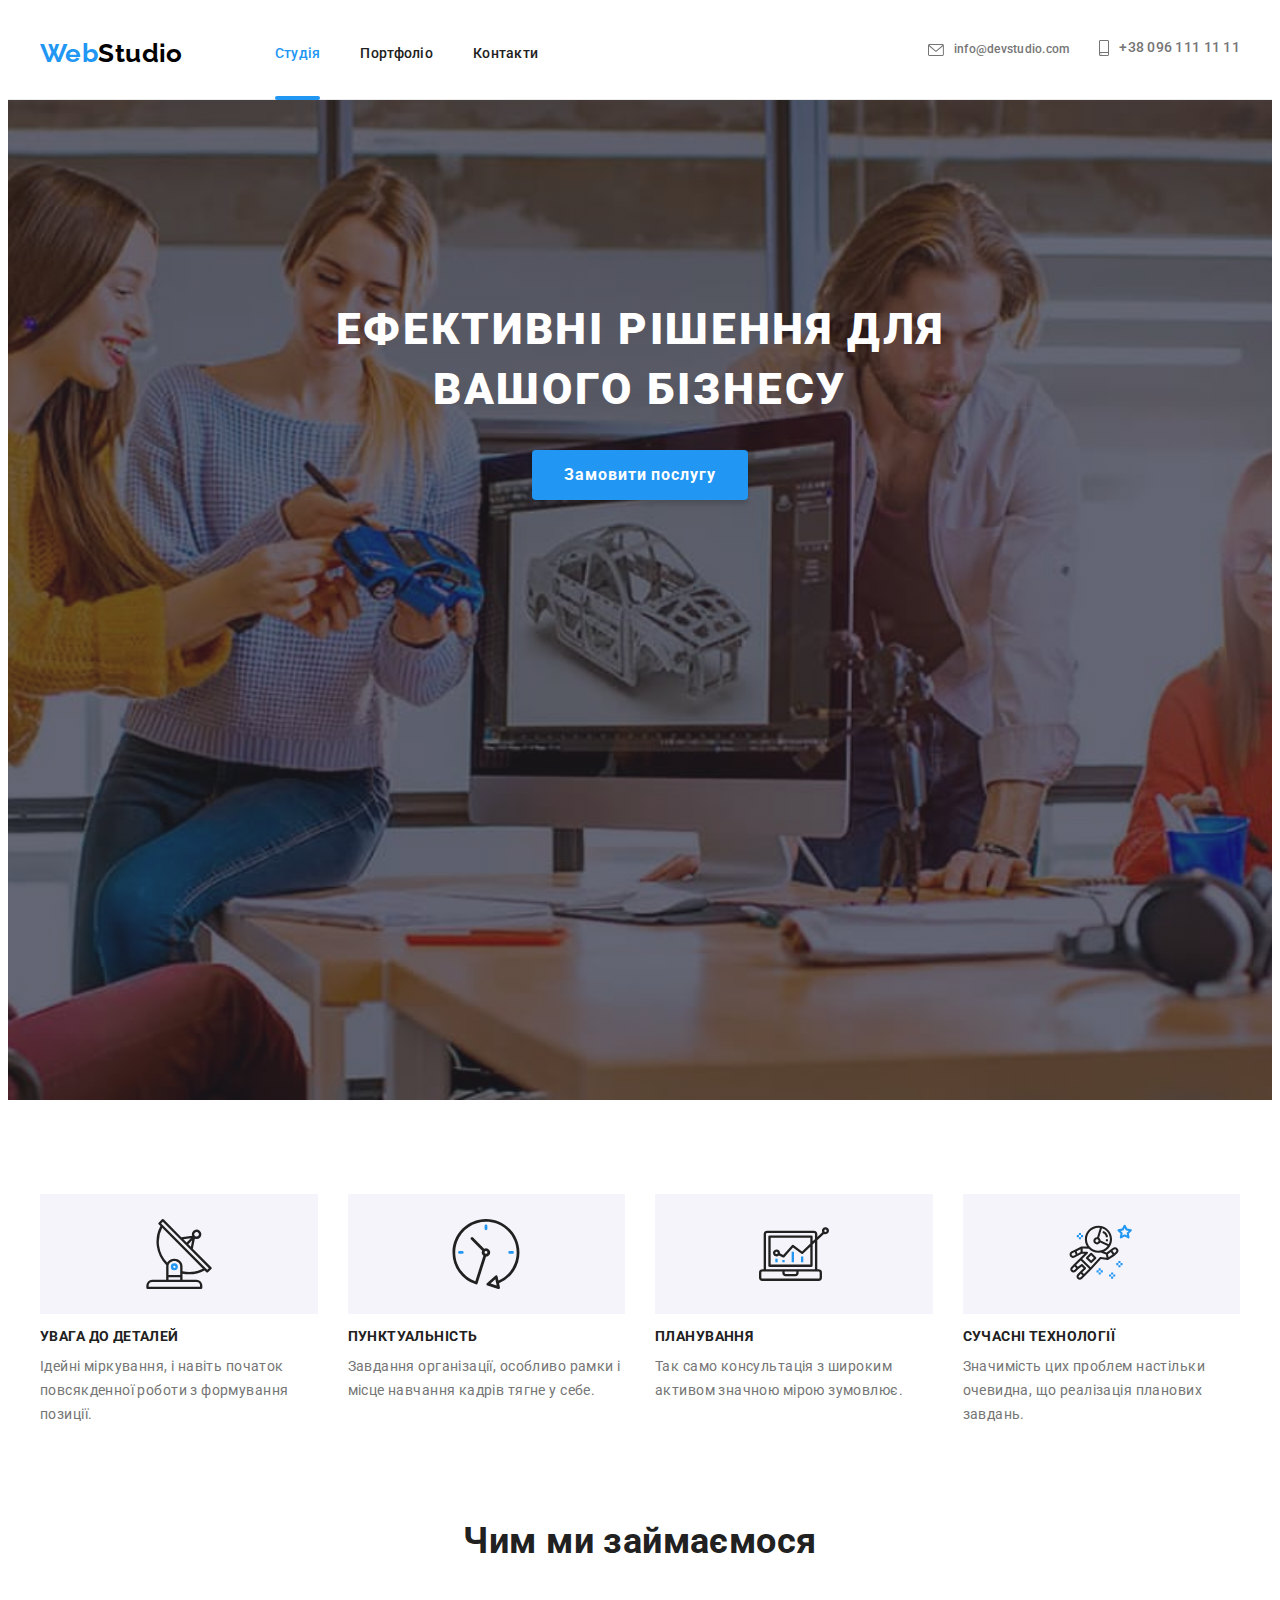
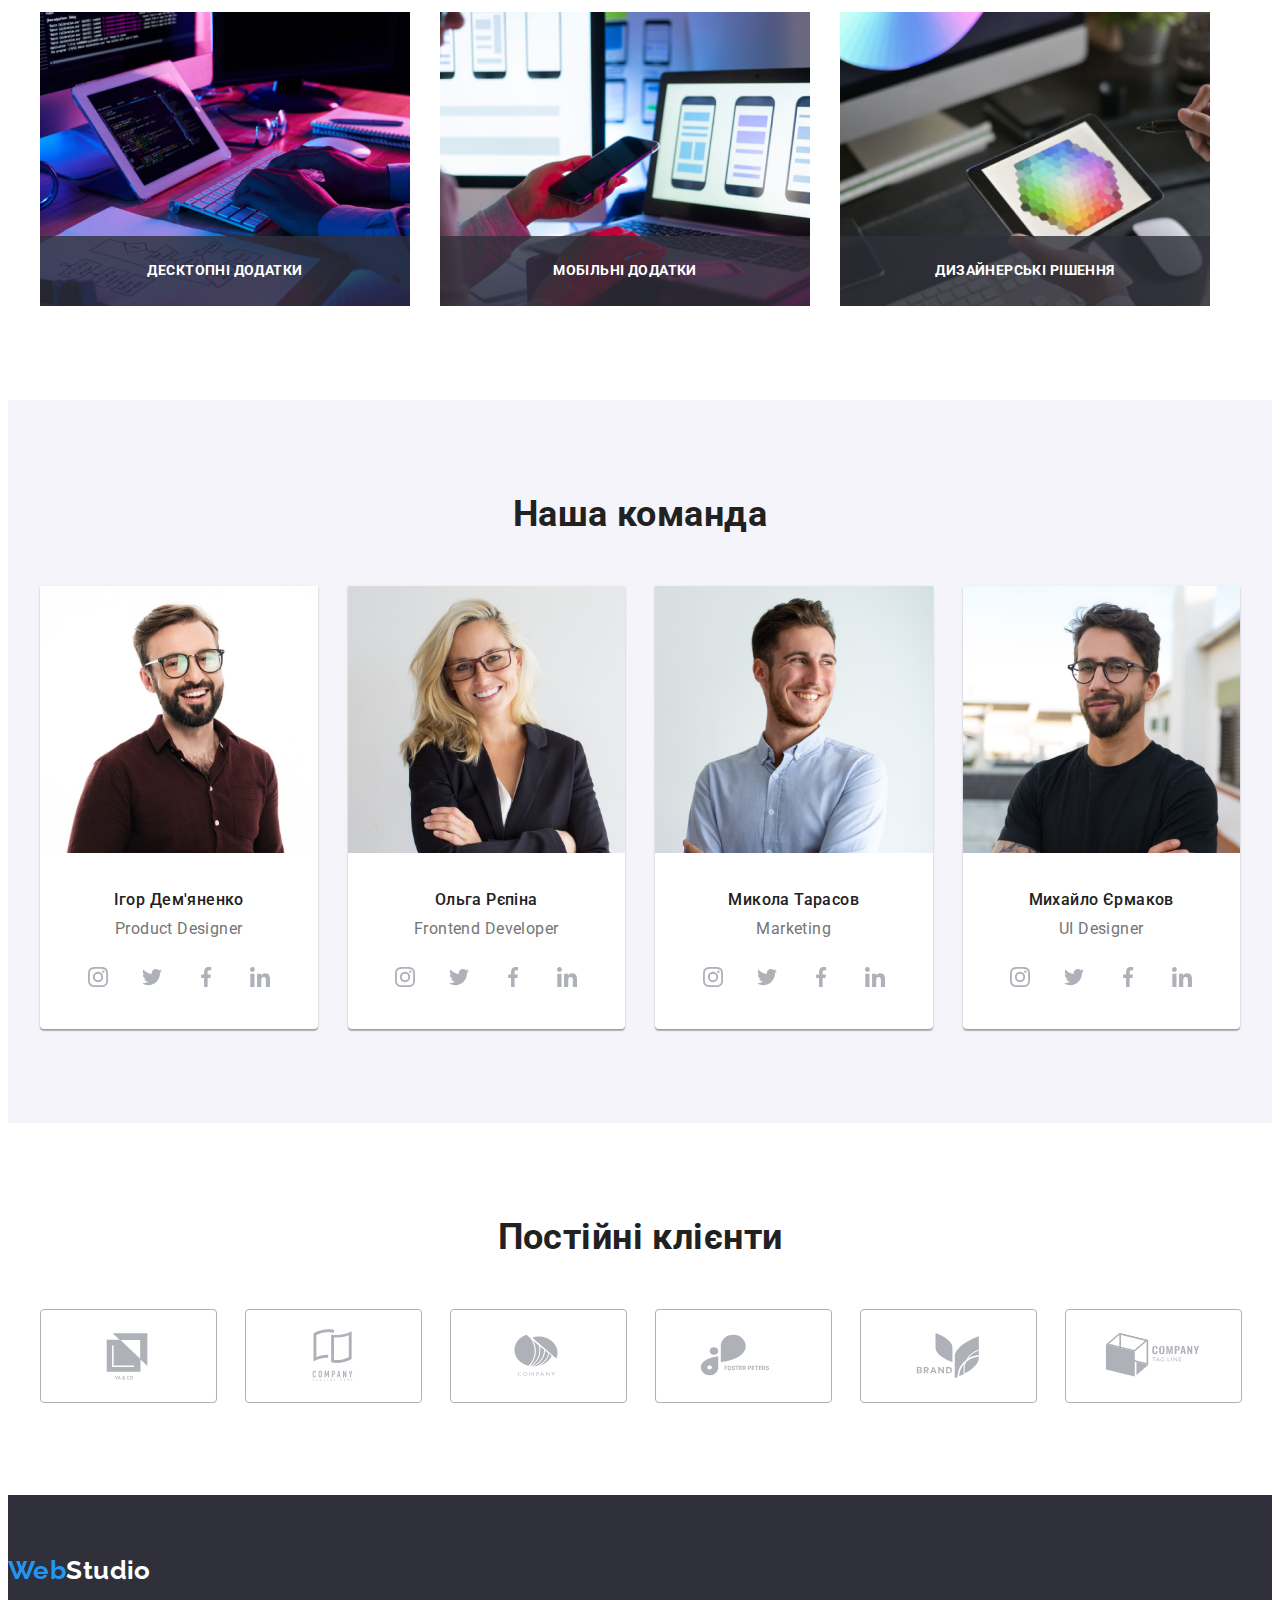
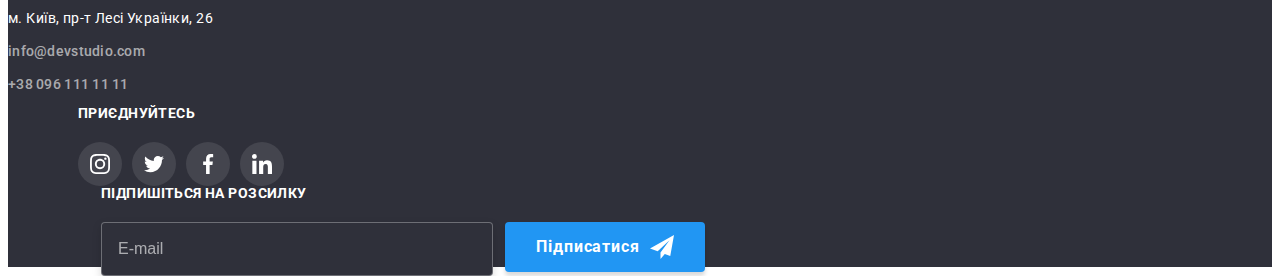
==== commit bed5d783: "не вірний адаптив" ====
--- a/index.html
+++ b/index.html
@@ -74,7 +74,7 @@
               </button>
               <ul class="menu-list">
                 <li class="menu-item">
-                  <a href="./index.html" class="menu-link">Студія</a>
+                  <a href="./index.html" class="menu-link current">Студія</a>
                 </li>
                 <li class="menu-item">
                   <a href="./portfolio.html" class="menu-link">Портфоліо</a>
@@ -127,7 +127,7 @@
         </div>
       </section>
 
-      <!-- <section class="section-feature">
+      <section class="section-feature">
         <div class="container">
           <h2 class="visual-hidden">особливості</h2>
           <ul class="feature-list">
@@ -180,9 +180,9 @@
             </li>
           </ul>
         </div>
-      </section> -->
-
-      <!-- <section class="section-work">
+      </section>
+
+      <section class="section-work">
         <div class="container">
           <h2 class="title__work">Чим ми займаємося</h2>
           <ul class="work__img">
@@ -218,9 +218,9 @@
             </li>
           </ul>
         </div>
-      </section> -->
-
-      <!-- <section class="section-team">
+      </section>
+
+      <section class="section-team">
         <div class="container">
           <h2 class="team__title">Наша команда</h2>
 
@@ -480,8 +480,8 @@
             </li>
           </ul>
         </div>
-      </section> -->
-      <!-- <section class="section-client">
+      </section>
+      <section class="section-client">
         <div class="container">
           <h2 class="client__title">Постійні клієнти</h2>
           <ul class="client">
@@ -529,10 +529,10 @@
             </li>
           </ul>
         </div>
-      </section> -->
+      </section>
     </main>
 
-    <!-- <footer>
+    <footer>
       <div class="footer-container">
         <div class="footer__address">
           <div class="logo__web">
@@ -621,7 +621,7 @@
           </form>
         </div>
       </div>
-    </footer> -->
+    </footer>
     <div class="backdrop is-hidden" data-modal>
       <div class="modal">
         <button type="button" class="modal-close" data-modal-close>
--- a/css/main.min.css
+++ b/css/main.min.css
@@ -1 +1 @@
-h1,h2,h3,p{margin:0}ul{margin:0;padding:0;list-style:none}img{width:100%}footer{padding-top:60px;padding-bottom:60px;background-color:#2f303a;height:252px;margin:0 auto}.page{letter-spacing:.03em;font-size:14px;line-height:1.71;color:var(--primery-white-color);color:var(--primary-text-color);color:var(--title-text-color);font-family:"Roboto",sans-serif}.container{margin-left:auto;margin-right:auto;width:100%;padding-left:15px;padding-right:15px}@media screen and (min-width: 480px){.container{max-width:480px}}@media screen and (min-width: 768px){.container{max-width:768px}}@media screen and (min-width: 1200px){.container{max-width:1200px}}.container-menu{margin-left:auto;margin-right:auto;width:100%}@media screen and (min-width: 480px){.container-menu{max-width:480px}}:root{--primary-text-color: #212121;--title-text-color: #757575;--accent-color: #2196f3;--primery-white-color: #fff;--secondary-bd-color: #f5f4fa;--footer-color: #2f303a;--icon-color: #afb1b8;--hero-gra: linear-gradient(to right, rgba(47, 48, 58, 0.4), rgba(47, 48, 58, 0.4))}.visual-hidden{position:absolute;width:1px;height:1px;margin:1px;border:0;padding:0;white-space:nowrap;-webkit-clip-path:inset(100%);clip-path:inset(100%);clip:rect(0 0 0 0);overflow:hidden;list-style:none}.main__nav{display:-webkit-box;display:-ms-flexbox;display:flex;-webkit-box-align:center;-ms-flex-align:center;align-items:center}.header .container{display:-webkit-box;display:-ms-flexbox;display:flex}.header{border-bottom:1px solid #ececec}.logo{margin-top:16px;margin-bottom:16px}.header__logo{font-family:"Raleway",sans-serif;font-weight:700;font-size:24px;line-height:1.16;text-decoration:none;color:#000}@media screen and (min-width: 1200px){.header__logo{font-size:26px;line-height:1.19}}.header__web{font-family:"Raleway",sans-serif;font-weight:700;font-size:24px;line-height:1.16;text-decoration:none;color:var(--accent-color)}@media screen and (min-width: 1200px){.header__web{font-size:26px;line-height:1.19}}.menu-open{display:-webkit-inline-box;display:-ms-inline-flexbox;display:inline-flex;margin-left:auto;padding:10px 10px;border:none;background-color:rgba(0,0,0,0)}@media screen and (min-width: 768px){.menu-open{-webkit-box-orient:horizontal;-webkit-box-direction:normal;-ms-flex-direction:row;flex-direction:row}}@media screen and (min-width: 1200px){.menu-open{-webkit-box-orient:horizontal;-webkit-box-direction:normal;-ms-flex-direction:row;flex-direction:row}}.mob-menu{position:fixed;top:0;z-index:1;width:100vw;height:100vh;padding-bottom:48px;padding-left:40px;text-decoration:none;background-color:var(--primery-white-color)}.mob-menu>.container-menu{height:100%;display:-webkit-box;display:-ms-flexbox;display:flex;-webkit-box-orient:vertical;-webkit-box-direction:normal;-ms-flex-direction:column;flex-direction:column;-webkit-box-pack:justify;-ms-flex-pack:justify;justify-content:space-between;overflow:auto}.menu-close{display:block;margin-left:auto;margin-top:10px;margin-right:15px;border:none;background-color:rgba(0,0,0,0)}.menu-close:hover,.menu-close:focus{color:var(--accent-color)}.menu-list{margin-bottom:100px}.menu-link{text-decoration:none;font-weight:500;font-size:40px;line-height:1.17;letter-spacing:.02em;color:var(--primary-text-color)}.menu-link:focus{color:var(--accent-color)}.menu-item:not(:last-child){margin-bottom:32px}.menu-mob-bottom{margin-top:auto}.mob-contact{margin-bottom:64px}.menu-tel{text-decoration:none;font-weight:500;font-size:34px;line-height:1.17;letter-spacing:.02em;color:var(--accent-color)}.menu-mail{text-decoration:none;margin-bottom:64px;font-weight:500;font-size:24px;line-height:1.16;letter-spacing:.02em;color:var(--title-text-color)}.contact-item:not(:last-child){margin-bottom:32px}.menu-soc{display:-webkit-box;display:-ms-flexbox;display:flex;gap:10px;font-weight:500;font-size:18px;line-height:22px;letter-spacing:.02em;color:var(--accent-color)}.menu-soc-link{text-decoration:none;color:var(--accent-color)}.mob-soc{position:relative}.menu-soc-item{padding-right:10px;border-right:1px solid rgba(33,33,33,.2)}.nav__link{position:relative;padding:32px 0;display:block;color:var(--primary-text-color);font-weight:500;line-height:1.14;letter-spacing:.02em;text-decoration:none;-webkit-box-align:center;-ms-flex-align:center;align-items:center;-webkit-transition:color 250ms cubic-bezier(0.4, 0, 0.2, 1);transition:color 250ms cubic-bezier(0.4, 0, 0.2, 1)}.nav__link.current::after{position:absolute;content:"";display:block;left:0;bottom:-3px;width:100%;height:4px;background-color:var(--accent-color);border-radius:2px}.nav__link:hover,.nav__link:focus{color:var(--accent-color)}.current{color:var(--accent-color)}.header__site{display:none;margin-left:87px;margin-right:auto}@media screen and (min-width: 768px){.header__site{display:-webkit-box;display:-ms-flexbox;display:flex}}@media screen and (min-width: 1200px){.header__site{margin-left:92px}}.site__nav{display:-webkit-box;display:-ms-flexbox;display:flex;list-style:none}.site__nav .item:last-child{margin-right:0}.site__nav .site__item{margin-right:40px}.list__header{display:none;list-style:none;-webkit-box-align:baseline;-ms-flex-align:baseline;align-items:baseline}@media screen and (min-width: 768px){.list__header{display:-webkit-box;display:-ms-flexbox;display:flex;-webkit-box-orient:vertical;-webkit-box-direction:normal;-ms-flex-direction:column;flex-direction:column}}@media screen and (min-width: 1200px){.list__header{-webkit-box-orient:horizontal;-webkit-box-direction:normal;-ms-flex-direction:row;flex-direction:row}}.list__header .list__item+.list__item{margin-left:30px}.envelope-icon{margin-right:10px;fill:currentColor}.smartphone-icon{margin-right:10px;fill:currentColor}.header__mail{display:-webkit-box;display:-ms-flexbox;display:flex;-webkit-box-align:center;-ms-flex-align:center;align-items:center;margin-bottom:10px;font-weight:500;font-size:12px;line-height:1.16;letter-spacing:.02em;text-decoration:none;color:var(--title-text-color);-webkit-transition:color 250ms cubic-bezier(0.4, 0, 0.2, 1);transition:color 250ms cubic-bezier(0.4, 0, 0.2, 1)}.header__mail:hover,.header__mail:focus{color:var(--accent-color)}@media screen and (min-width: 1200px){.header__mail{padding-top:32px;padding-bottom:32px}}.header__contact{display:-webkit-box;display:-ms-flexbox;display:flex;-webkit-box-align:center;-ms-flex-align:center;align-items:center;font-weight:500;line-height:1.14;letter-spacing:.02em;text-decoration:none;color:var(--title-text-color);-webkit-transition:color 250ms cubic-bezier(0.4, 0, 0.2, 1);transition:color 250ms cubic-bezier(0.4, 0, 0.2, 1)}.header__contact:hover,.header__contact:focus{color:var(--accent-color)}@media screen and (min-width: 1200px){.header__contact{padding-top:32px;padding-bottom:32px}}.hero{max-width:100%;height:400px;margin-left:auto;margin-right:auto;background-repeat:no-repeat;background-position:center;background-size:cover;background-image:var(--hero-gra),url(../images/hero-mob.jpg);text-align:center;padding:118px 0;background-color:var(--footer-color)}@media(min-device-pixel-ratio: 2),(-webkit-min-device-pixel-ratio: 2),(min-resolution: 192dpi),(min-resolution: 2dppx){.hero{background-image:var(--hero-gra),url(../images/hero-mob-2x.jpg)}}@media screen and (min-width: 480px){.hero{background-image:var(--hero-gra),url(../images/hero-tab.jpg)}}@media screen and (min-width: 480px)and (min-device-pixel-ratio: 2),screen and (min-width: 480px)and (-webkit-min-device-pixel-ratio: 2),screen and (min-width: 480px)and (min-resolution: 192dpi),screen and (min-width: 480px)and (min-resolution: 2dppx){.hero{background-image:var(--hero-gra),url(../images/hero-tab-2x.jpg)}}@media screen and (min-width: 768px){.hero{background-image:var(--hero-gra),url(../images/hero-des.jpg)}}@media screen and (min-width: 768px)and (min-device-pixel-ratio: 2),screen and (min-width: 768px)and (-webkit-min-device-pixel-ratio: 2),screen and (min-width: 768px)and (min-resolution: 192dpi),screen and (min-width: 768px)and (min-resolution: 2dppx){.hero{background-image:var(--hero-gra),url(../images/hero-des-2x.jpg)}}@media screen and (min-width: 1200px){.hero{height:600px;padding:200px 0}}.hero__title{margin:0 auto;margin-bottom:30px;width:360px;font-weight:900;font-size:26px;line-height:1.61;text-align:center;letter-spacing:.06em;text-transform:uppercase;color:var(--primery-white-color)}@media screen and (min-width: 1200px){.hero__title{font-size:44px;line-height:1.36;width:696px}}.hero__button{font-family:inherit;padding:10px 24px;min-width:200px;height:50px;border:rgba(0,0,0,0);border-radius:4px;-webkit-box-shadow:0px 4px 4px rgba(0,0,0,.15);box-shadow:0px 4px 4px rgba(0,0,0,.15);color:var(--primery-white-color);background-color:var(--accent-color);border-color:var(--accent-color);font-weight:700;font-size:16px;line-height:1.87;margin:0;display:-webkit-box;display:-ms-flexbox;display:flex;letter-spacing:.06em;margin:0 auto;-webkit-transition:background-color 250ms cubic-bezier(0.4, 0, 0.2, 1);transition:background-color 250ms cubic-bezier(0.4, 0, 0.2, 1)}.hero__button:hover,.hero__button:focus{background-color:#188ce8}@media screen and (min-width: 1200px){.hero__button{padding:10px 32px;min-width:216px;cursor:pointer}}.section-feature{padding-top:60px;padding-bottom:60px}@media screen and (min-width: 1200px){.section-feature{padding-top:94px;padding-bottom:94px}}.section-work{display:none;padding-bottom:94px}@media screen and (min-width: 1200px){.section-work{display:block}}.section-team{background-color:var(--secondary-bd-color);padding-top:60px;padding-bottom:60px}@media screen and (min-width: 1200px){.section-team{padding-top:94px;padding-bottom:94px}}.section-client{padding-top:60px;padding-bottom:60px;background-color:var(--primery-white-color)}@media screen and (min-width: 1200px){.section-client{padding-top:94px;padding-bottom:94px}}.feature-list{list-style:none;display:-webkit-box;display:-ms-flexbox;display:flex;-ms-flex-wrap:wrap;flex-wrap:wrap;gap:30px;margin:0;padding:0}.feature-list .feature-list__item{width:100%}@media screen and (min-width: 768px){.feature-list .feature-list__item{width:calc((100% - 30px)/2)}}@media screen and (min-width: 1200px){.feature-list .feature-list__item{width:calc((100% - 90px)/4)}}.feature__icon{height:120px;margin-bottom:15px;background-color:var(--secondary-bd-color);display:-webkit-box;display:-ms-flexbox;display:flex;-webkit-box-align:center;-ms-flex-align:center;align-items:center;-webkit-box-pack:center;-ms-flex-pack:center;justify-content:center}.feature-list .title{text-align:center;margin-top:0;font-size:14px;margin-bottom:10px;font-weight:700;line-height:1.14;text-transform:uppercase;color:var(--primary-text-color)}@media screen and (min-width: 768px){.feature-list .title{text-align:left}}.work__img{list-style:none;display:-webkit-box;display:-ms-flexbox;display:flex;margin:0;padding:0}.work__img .work__item{width:370px;height:294px;margin-right:30px;-ms-flex-preferred-size:calc((100% - 60px)/3);flex-basis:calc((100% - 60px)/3)}.title__work{margin-top:0px;margin-bottom:50px;font-weight:700;font-size:36px;line-height:1.16;text-align:center;color:var(--primary-text-color)}.work__item{position:relative}.work__label{display:-webkit-box;display:-ms-flexbox;display:flex;-webkit-box-align:center;-ms-flex-align:center;align-items:center;-webkit-box-pack:center;-ms-flex-pack:center;justify-content:center;position:absolute;bottom:0;left:0;width:100%;height:70px;background-color:rgba(47,48,58,.8);font-weight:700;font-size:14px;line-height:1.14;color:var(--primery-white-color);text-transform:uppercase}.team__items{list-style:none;margin-top:50px;display:-webkit-box;display:-ms-flexbox;display:flex;-ms-flex-wrap:wrap;flex-wrap:wrap;gap:30px;margin:0;padding:0}.team__title{margin-top:0px;margin-bottom:30px;font-weight:700;font-size:28px;line-height:1.17;text-align:center;color:var(--primary-text-color)}@media screen and (min-width: 1200px){.team__title{margin-bottom:50px;font-size:36px;line-height:1.16}}.team__items .item{max-width:100%;padding-bottom:30px;background-color:var(--primery-white-color);-webkit-box-shadow:0px 1px 3px rgba(0,0,0,.12),0px 1px 1px rgba(0,0,0,.14),0px 2px 1px rgba(0,0,0,.2);box-shadow:0px 1px 3px rgba(0,0,0,.12),0px 1px 1px rgba(0,0,0,.14),0px 2px 1px rgba(0,0,0,.2);border-radius:0px 0px 4px 4px}@media screen and (min-width: 768px){.team__items .item{width:calc((100% - 30px)/2)}}@media screen and (min-width: 1200px){.team__items .item{width:calc((100% - 90px)/4)}}.team__items .title{font-weight:500;font-size:16px;line-height:1.18;text-align:center;margin-top:30px;margin-bottom:10px;color:var(--primary-text-color)}.team__items .text{font-size:16px;line-height:1.18;text-align:center;color:var(--title-text-color);margin-bottom:16px}.team__list{display:-webkit-box;display:-ms-flexbox;display:flex;-webkit-box-pack:center;-ms-flex-pack:center;justify-content:center;gap:10px}.team__item{width:44px;height:44px}.team__link{width:100%;height:100%;color:var(--icon-color);border-radius:50%;display:-webkit-box;display:-ms-flexbox;display:flex;-webkit-box-align:center;-ms-flex-align:center;align-items:center;-webkit-box-pack:center;-ms-flex-pack:center;justify-content:center;-webkit-transition:background-color 250ms cubic-bezier(0.4, 0, 0.2, 1),color 250ms cubic-bezier(0.4, 0, 0.2, 1);transition:background-color 250ms cubic-bezier(0.4, 0, 0.2, 1),color 250ms cubic-bezier(0.4, 0, 0.2, 1)}.team__link:hover,.team__link:focus{background-color:var(--accent-color);color:var(--primery-white-color)}.team__icon{fill:currentColor}.client__title{margin-top:0px;margin-bottom:30px;font-weight:700;font-size:28px;line-height:1.18;text-align:center;color:var(--primary-text-color)}@media screen and (min-width: 1200px){.client__title{font-size:36px;line-height:1.16;margin-bottom:50px}}.client{display:-webkit-box;display:-ms-flexbox;display:flex;-ms-flex-wrap:wrap;flex-wrap:wrap;gap:30px}.client__item{width:170px;height:92px}@media screen and (min-width: 480px){.client__item{width:calc((100% - 30px)/2)}}@media screen and (min-width: 768px){.client__item{width:calc((100% - 60px)/3)}}@media screen and (min-width: 1200px){.client__item{width:calc((100% - 150px)/6)}}.client__link{border:1px solid #afb1b8;color:var(--icon-color);border-radius:4px;width:100%;height:100%;display:-webkit-box;display:-ms-flexbox;display:flex;-webkit-box-align:center;-ms-flex-align:center;align-items:center;-webkit-box-pack:center;-ms-flex-pack:center;justify-content:center;-webkit-transition:border 250ms cubic-bezier(0.4, 0, 0.2, 1),color 250ms cubic-bezier(0.4, 0, 0.2, 1);transition:border 250ms cubic-bezier(0.4, 0, 0.2, 1),color 250ms cubic-bezier(0.4, 0, 0.2, 1)}.client__link:hover,.client__link:focus{border-color:var(--accent-color);color:var(--accent-color)}.client__icon{fill:currentColor}.logo__web{margin-bottom:20px}.footer__logo{font-family:"Raleway",sans-serif;font-weight:700;font-size:26px;line-height:1.19;text-decoration:none;color:var(--primery-white-color)}.footer__web{font-family:"Raleway",sans-serif;font-weight:700;font-size:26px;line-height:1.19;text-decoration:none;color:var(--accent-color)}.addres{-webkit-box-orient:vertical;-webkit-box-direction:normal;-ms-flex-direction:column;flex-direction:column}.list__item{list-style:none;margin:0;padding:0}.item__add{margin-bottom:9px}.footer__location{line-height:1.71;font-style:normal;font-family:"Roboto",sans-serif;color:var(--primery-white-color);text-decoration:none;-webkit-transition:color 250ms cubic-bezier(0.4, 0, 0.2, 1);transition:color 250ms cubic-bezier(0.4, 0, 0.2, 1)}.footer__location:hover,.footer__location:focus{color:var(--accent-color)}.footer__mail{font-family:"Roboto",sans-serif;font-weight:500;line-height:1.14;letter-spacing:.02em;font-style:normal;text-decoration:none;color:rgba(255,255,255,.6);-webkit-transition:color 250ms cubic-bezier(0.4, 0, 0.2, 1);transition:color 250ms cubic-bezier(0.4, 0, 0.2, 1)}.footer__mail:hover,.footer__mail:focus{color:var(--accent-color)}.footer__contact{font-weight:500;line-height:1.14;letter-spacing:.02em;font-style:normal;font-family:"Roboto",sans-serif;text-decoration:none;color:rgba(255,255,255,.6);-webkit-transition:color 250ms cubic-bezier(0.4, 0, 0.2, 1);transition:color 250ms cubic-bezier(0.4, 0, 0.2, 1)}.footer__contact:hover,.footer__contact:focus{color:var(--accent-color)}.footer__title{font-weight:700;font-size:14px;line-height:1.14;text-transform:uppercase;margin-bottom:20px;display:block;color:var(--primery-white-color)}.footer__social{margin-left:70px}.social__list{display:-webkit-box;display:-ms-flexbox;display:flex;-webkit-box-pack:left;-ms-flex-pack:left;justify-content:left;gap:10px}.social__item{width:44px;height:44px}.social__link{width:100%;height:100%;background-color:rgba(255,255,255,.1);border-radius:50px;display:-webkit-box;display:-ms-flexbox;display:flex;-webkit-box-align:center;-ms-flex-align:center;align-items:center;-webkit-box-pack:center;-ms-flex-pack:center;justify-content:center;-webkit-transition:background-color 250ms cubic-bezier(0.4, 0, 0.2, 1);transition:background-color 250ms cubic-bezier(0.4, 0, 0.2, 1)}.social__link:hover,.social__link:focus{background-color:var(--accent-color)}.social-icon{fill:var(--primery-white-color)}.footer__form{display:-webkit-box;display:-ms-flexbox;display:flex}.email__input{width:358px;height:50px;border:1px solid rgba(255,255,255,.3);-webkit-filter:drop-shadow(0px 4px 4px rgba(0, 0, 0, 0.15));filter:drop-shadow(0px 4px 4px rgba(0, 0, 0, 0.15));border-radius:4px;background-color:var(--footer-color);outline:rgba(0,0,0,0);padding-left:16px;padding-right:16px;font-size:16px;color:var(--primery-white-color);cursor:pointer;-webkit-transition:border 250ms cubic-bezier(0.4, 0, 0.2, 1);transition:border 250ms cubic-bezier(0.4, 0, 0.2, 1)}.email__input::-webkit-input-placeholder{font-size:16px;line-height:20px;color:rgba(255,255,255,.6)}.email__input::-moz-placeholder{font-size:16px;line-height:20px;color:rgba(255,255,255,.6)}.email__input:-ms-input-placeholder{font-size:16px;line-height:20px;color:rgba(255,255,255,.6)}.email__input::-ms-input-placeholder{font-size:16px;line-height:20px;color:rgba(255,255,255,.6)}.email__input::placeholder{font-size:16px;line-height:20px;color:rgba(255,255,255,.6)}.email__input:hover,.email__input:focus{border-color:var(--accent-color)}.subscribe__btn{font-family:inherit;margin-left:12px;padding:10px 28px;min-width:200px;height:50px;border:rgba(0,0,0,0);border-radius:4px;-webkit-box-shadow:0px 4px 4px rgba(0,0,0,.15);box-shadow:0px 4px 4px rgba(0,0,0,.15);color:var(--primery-white-color);background-color:var(--accent-color);border-color:var(--accent-color);cursor:pointer;font-weight:700;font-size:16px;line-height:1.87;letter-spacing:.06em;text-align:center;display:-webkit-box;display:-ms-flexbox;display:flex;-webkit-box-align:center;-ms-flex-align:center;align-items:center;-webkit-box-pack:center;-ms-flex-pack:center;justify-content:center;-webkit-transition:background-color 250ms cubic-bezier(0.4, 0, 0.2, 1);transition:background-color 250ms cubic-bezier(0.4, 0, 0.2, 1)}.subscribe__btn:hover,.subscribe__btn:focus{background-color:#188ce8}.modal-send__icon{margin-left:10px;fill:var(--primery-white-color)}.e-mail__footer{margin-left:93px}.backdrop{position:fixed;top:0;width:100%;height:100%;background-color:rgba(0,0,0,.2);-webkit-transition:opacity 250ms cubic-bezier(0.4, 0, 0.2, 1),visibility 250ms cubic-bezier(0.4, 0, 0.2, 1);transition:opacity 250ms cubic-bezier(0.4, 0, 0.2, 1),visibility 250ms cubic-bezier(0.4, 0, 0.2, 1)}.modal{width:528px;min-height:581px;background-color:var(--primery-white-color);-webkit-box-shadow:0px 1px 3px rgba(0,0,0,.12),0px 1px 1px rgba(0,0,0,.14),0px 2px 1px rgba(0,0,0,.2);box-shadow:0px 1px 3px rgba(0,0,0,.12),0px 1px 1px rgba(0,0,0,.14),0px 2px 1px rgba(0,0,0,.2);border-radius:4px;position:absolute;top:50%;left:50%;-webkit-transform:translate(-50%, -50%) scale(1);transform:translate(-50%, -50%) scale(1);-webkit-transition:-webkit-transform 250ms cubic-bezier(0.4, 0, 0.2, 1);transition:-webkit-transform 250ms cubic-bezier(0.4, 0, 0.2, 1);transition:transform 250ms cubic-bezier(0.4, 0, 0.2, 1);transition:transform 250ms cubic-bezier(0.4, 0, 0.2, 1), -webkit-transform 250ms cubic-bezier(0.4, 0, 0.2, 1);padding:40px}.backdrop.is-hidden .modal{-webkit-transform:translate(-50%, -50%) scale(0);transform:translate(-50%, -50%) scale(0)}.modal-close{position:absolute;right:8px;top:8px;width:30px;height:30px;background-color:var(--primery-white-color);border:1px solid rgba(0,0,0,.1);border-radius:50%;color:#000;display:-webkit-box;display:-ms-flexbox;display:flex;-webkit-box-align:center;-ms-flex-align:center;align-items:center;-webkit-box-pack:center;-ms-flex-pack:center;justify-content:center;cursor:pointer;-webkit-transition:color 250ms cubic-bezier(0.4, 0, 0.2, 1);transition:color 250ms cubic-bezier(0.4, 0, 0.2, 1)}.modal-close:hover,.modal-close:focus{color:var(--accent-color)}.modal-close-icon:hover,.modal-close-icon:focus{fill:currentColor}.modal-title{text-align:center;font-weight:700;font-size:20px;line-height:.86;margin-bottom:12px;color:var(--primary-text-color)}.input-wrapper{position:relative;margin-bottom:10px}.modal-input{width:100%;height:40px;border:1px solid rgba(33,33,33,.2);border-radius:4px;outline:rgba(0,0,0,0);padding-left:42px;font-size:14px;color:var(--primary-text-color);cursor:pointer;-webkit-transition:border 250ms cubic-bezier(0.4, 0, 0.2, 1);transition:border 250ms cubic-bezier(0.4, 0, 0.2, 1)}.modal-input:hover,.modal-input:focus{border-color:var(--accent-color)}.modal-input::-webkit-input-placeholder{font-size:12px;color:var(--primary-text-color)}.modal-input::-moz-placeholder{font-size:12px;color:var(--primary-text-color)}.modal-input:-ms-input-placeholder{font-size:12px;color:var(--primary-text-color)}.modal-input::-ms-input-placeholder{font-size:12px;color:var(--primary-text-color)}.modal-input::placeholder{font-size:12px;color:var(--primary-text-color)}.modal-icon{position:absolute;left:12px;top:50%;-webkit-transform:translateY(-50%);transform:translateY(-50%);color:var(--primary-text-color);fill:currentColor;-webkit-transition:fill 250ms cubic-bezier(0.4, 0, 0.2, 1);transition:fill 250ms cubic-bezier(0.4, 0, 0.2, 1)}.modal-input:hover+.modal-icon{fill:var(--accent-color)}.modal-input:focus+.modal-icon{fill:var(--accent-color)}.modal-comment{width:100%;height:120px;border:1px solid rgba(33,33,33,.2);border-radius:4px;padding:12px 16px;font-size:14px;color:var(--primary-text-color);resize:none;cursor:pointer;outline:none;-webkit-transition:border 250ms cubic-bezier(0.4, 0, 0.2, 1);transition:border 250ms cubic-bezier(0.4, 0, 0.2, 1)}.modal-comment:hover,.modal-commentfocus{border-color:var(--accent-color)}.modal-comment::-webkit-input-placeholder{font-size:12px;line-height:.87;letter-spacing:.01em;color:rgba(117,117,117,.5)}.modal-comment::-moz-placeholder{font-size:12px;line-height:.87;letter-spacing:.01em;color:rgba(117,117,117,.5)}.modal-comment:-ms-input-placeholder{font-size:12px;line-height:.87;letter-spacing:.01em;color:rgba(117,117,117,.5)}.modal-comment::-ms-input-placeholder{font-size:12px;line-height:.87;letter-spacing:.01em;color:rgba(117,117,117,.5)}.modal-comment::placeholder{font-size:12px;line-height:.87;letter-spacing:.01em;color:rgba(117,117,117,.5)}.input-label{display:inline-block;position:relative;font-size:12px;line-height:1.16;letter-spacing:.01em;color:var(--title-text-color);margin-bottom:4px}.modal-policy{display:-webkit-box;display:-ms-flexbox;display:flex;-webkit-box-align:center;-ms-flex-align:center;align-items:center;-webkit-box-pack:center;-ms-flex-pack:center;justify-content:center}.check-text{font-size:14px;line-height:1.71;color:var(--title-text-color);display:-webkit-box;display:-ms-flexbox;display:flex;-webkit-box-align:center;-ms-flex-align:center;align-items:center}.check-text span{width:16px;height:15px;border:2px solid var(--primary-text-color);border-radius:2px;margin-right:7px;display:-webkit-box;display:-ms-flexbox;display:flex;-webkit-box-align:center;-ms-flex-align:center;align-items:center;-webkit-box-pack:center;-ms-flex-pack:center;justify-content:center;fill:rgba(0,0,0,0);-webkit-transition:border 250ms cubic-bezier(0.4, 0, 0.2, 1),background-color 250ms cubic-bezier(0.4, 0, 0.2, 1),fill 250ms cubic-bezier(0.4, 0, 0.2, 1);transition:border 250ms cubic-bezier(0.4, 0, 0.2, 1),background-color 250ms cubic-bezier(0.4, 0, 0.2, 1),fill 250ms cubic-bezier(0.4, 0, 0.2, 1)}.modal-check:checked+.check-text span{background-color:var(--accent-color);border:2px solid var(--accent-color);fill:var(--primery-white-color)}.modal-policy{margin-top:20px;margin-bottom:30px}.policy-link{display:block;margin-left:6px;color:var(--accent-color);position:relative;text-decoration:none}.policy-link::after{position:absolute;content:"";display:block;bottom:4px;width:100%;height:1px;background-color:var(--accent-color);border-radius:0px}.submit-button{font-family:inherit;padding:10px 52px;min-width:200px;height:50px;border:rgba(0,0,0,0);border-radius:4px;-webkit-box-shadow:0px 4px 4px rgba(0,0,0,.15);box-shadow:0px 4px 4px rgba(0,0,0,.15);color:var(--primery-white-color);background-color:var(--accent-color);border-color:var(--accent-color);cursor:pointer;font-weight:700;font-size:16px;line-height:1.87;letter-spacing:.06em;text-align:center;display:block;margin:0 auto;-webkit-box-align:center;-ms-flex-align:center;align-items:center;-webkit-box-pack:center;-ms-flex-pack:center;justify-content:center;-webkit-transition:background-color 250ms cubic-bezier(0.4, 0, 0.2, 1);transition:background-color 250ms cubic-bezier(0.4, 0, 0.2, 1)}.submit-button:hover,.submit-button:focus{background-color:#188ce8}.is-hidden{opacity:0;visibility:hidden;pointer-events:none}.filter{list-style:none;text-align:center;display:-webkit-box;display:-ms-flexbox;display:flex;-webkit-box-pack:center;-ms-flex-pack:center;justify-content:center;margin-bottom:50px}.filter .item+.item{margin-left:8px}.button-filter{font-family:inherit;font-weight:500;font-size:16px;line-height:26px;padding:6px 22px;text-align:center;color:var(--primary-text-color);background-color:var(--secondary-bd-color);border:none;border-radius:4px;cursor:pointer;-webkit-transition:background-color 250ms cubic-bezier(0.4, 0, 0.2, 1),color 250ms cubic-bezier(0.4, 0, 0.2, 1),-webkit-box-shadow 250ms cubic-bezier(0.4, 0, 0.2, 1);transition:background-color 250ms cubic-bezier(0.4, 0, 0.2, 1),color 250ms cubic-bezier(0.4, 0, 0.2, 1),-webkit-box-shadow 250ms cubic-bezier(0.4, 0, 0.2, 1);transition:background-color 250ms cubic-bezier(0.4, 0, 0.2, 1),color 250ms cubic-bezier(0.4, 0, 0.2, 1),box-shadow 250ms cubic-bezier(0.4, 0, 0.2, 1);transition:background-color 250ms cubic-bezier(0.4, 0, 0.2, 1),color 250ms cubic-bezier(0.4, 0, 0.2, 1),box-shadow 250ms cubic-bezier(0.4, 0, 0.2, 1),-webkit-box-shadow 250ms cubic-bezier(0.4, 0, 0.2, 1)}.button-filter:hover,.button-filter:focus{color:var(--primery-white-color);background-color:var(--accent-color);-webkit-box-shadow:0px 3px 1px rgba(0,0,0,.1),0px 1px 2px rgba(0,0,0,.08),0px 2px 2px rgba(0,0,0,.12);box-shadow:0px 3px 1px rgba(0,0,0,.1),0px 1px 2px rgba(0,0,0,.08),0px 2px 2px rgba(0,0,0,.12)}.project{margin:0;padding:0;list-style:none;display:-webkit-box;display:-ms-flexbox;display:flex;-ms-flex-wrap:wrap;flex-wrap:wrap;gap:30px}.project-item-text{position:relative;overflow:hidden}.project-top-text{position:absolute;top:0;background-color:rgba(33,150,243,.9);color:var(--primery-white-color);font-weight:400;font-size:18px;line-height:1.55;padding:63px 24px;height:100%;-webkit-transform:translateY(100%);transform:translateY(100%);-webkit-transition:-webkit-transform 250ms cubic-bezier(0.4, 0, 0.2, 1);transition:-webkit-transform 250ms cubic-bezier(0.4, 0, 0.2, 1);transition:transform 250ms cubic-bezier(0.4, 0, 0.2, 1);transition:transform 250ms cubic-bezier(0.4, 0, 0.2, 1), -webkit-transform 250ms cubic-bezier(0.4, 0, 0.2, 1);overflow:auto}.project-element:hover .project-top-text{-webkit-transform:translateY(0);transform:translateY(0)}.project-title-text{padding:20px 24px;border:1px solid #eee;border-top:0}.item-img{display:block;max-width:100%;height:auto}.project-link{text-decoration:none;display:block;-webkit-transition:-webkit-box-shadow 250ms cubic-bezier(0.4, 0, 0.2, 1);transition:-webkit-box-shadow 250ms cubic-bezier(0.4, 0, 0.2, 1);transition:box-shadow 250ms cubic-bezier(0.4, 0, 0.2, 1);transition:box-shadow 250ms cubic-bezier(0.4, 0, 0.2, 1), -webkit-box-shadow 250ms cubic-bezier(0.4, 0, 0.2, 1)}.project-link:hover{-webkit-box-shadow:0px 1px 1px rgba(0,0,0,.12),0px 4px 4px rgba(0,0,0,.06),1px 4px 6px rgba(0,0,0,.16);box-shadow:0px 1px 1px rgba(0,0,0,.12),0px 4px 4px rgba(0,0,0,.06),1px 4px 6px rgba(0,0,0,.16)}.project-title{font-weight:700;font-size:18px;line-height:2;letter-spacing:.06em;color:var(--primary-text-color)}.project-text{margin:0;margin-top:4px;font-size:16px;line-height:1.87;letter-spacing:.03em;color:var(--title-text-color)}/*# sourceMappingURL=main.min.css.map */+h1,h2,h3,p{margin:0}ul{margin:0;padding:0;list-style:none}img{width:100%}footer{padding-top:60px;padding-bottom:60px;background-color:#2f303a;height:252px;margin:0 auto}.page{letter-spacing:.03em;font-size:14px;line-height:1.71;color:var(--primery-white-color);color:var(--primary-text-color);color:var(--title-text-color);font-family:"Roboto",sans-serif}.container{margin-left:auto;margin-right:auto;width:100%;padding-left:15px;padding-right:15px}@media screen and (min-width: 480px){.container{max-width:480px}}@media screen and (min-width: 768px){.container{max-width:768px}}@media screen and (min-width: 1200px){.container{max-width:1200px}}.container-menu{margin-left:auto;margin-right:auto;width:100%}@media screen and (min-width: 480px){.container-menu{max-width:480px}}:root{--primary-text-color: #212121;--title-text-color: #757575;--accent-color: #2196f3;--primery-white-color: #fff;--secondary-bd-color: #f5f4fa;--footer-color: #2f303a;--icon-color: #afb1b8;--hero-gra: linear-gradient(to right, rgba(47, 48, 58, 0.4), rgba(47, 48, 58, 0.4))}.visual-hidden{position:absolute;width:1px;height:1px;margin:1px;border:0;padding:0;white-space:nowrap;-webkit-clip-path:inset(100%);clip-path:inset(100%);clip:rect(0 0 0 0);overflow:hidden;list-style:none}.main__nav{display:-webkit-box;display:-ms-flexbox;display:flex;-webkit-box-align:center;-ms-flex-align:center;align-items:center}.header .container{display:-webkit-box;display:-ms-flexbox;display:flex}.header{border-bottom:1px solid #ececec}.logo{margin-top:16px;margin-bottom:16px}.header__logo{font-family:"Raleway",sans-serif;font-weight:700;font-size:24px;line-height:1.16;text-decoration:none;color:#000}@media screen and (min-width: 1200px){.header__logo{font-size:26px;line-height:1.19}}.header__web{font-family:"Raleway",sans-serif;font-weight:700;font-size:24px;line-height:1.16;text-decoration:none;color:var(--accent-color)}@media screen and (min-width: 1200px){.header__web{font-size:26px;line-height:1.19}}.menu-open{width:40px;height:40px;display:-webkit-box;display:-ms-flexbox;display:flex;-webkit-box-align:center;-ms-flex-align:center;align-items:center;margin-left:auto;background-color:rgba(0,0,0,0);border:none;cursor:pointer;-webkit-transition:fill 250ms cubic-bezier(0.4, 0, 0.2, 1);transition:fill 250ms cubic-bezier(0.4, 0, 0.2, 1)}.menu-open:focus{fill:var(--accent-color)}@media screen and (min-width: 768px){.menu-open{display:none}}.mob-menu{position:fixed;width:100vw;height:100vh;top:0;left:0;padding-top:48px;padding-bottom:48px;z-index:5px;text-decoration:none;background-color:var(--primery-white-color)}.mob-menu>.container-menu{height:100%;display:-webkit-box;display:-ms-flexbox;display:flex;-webkit-box-orient:vertical;-webkit-box-direction:normal;-ms-flex-direction:column;flex-direction:column;-webkit-box-pack:justify;-ms-flex-pack:justify;justify-content:space-between;overflow:auto}@media screen and (min-width: 480px){.mob-menu>.container-menu{padding-left:40px}}@media screen and (min-width: 768px){.mob-menu>.container-menu{display:none}}.menu-close{margin-left:auto;cursor:pointer;font-family:inherit;display:block;position:absolute;top:10px;right:15px;width:40px;height:40px;-webkit-box-sizing:border-box;box-sizing:border-box;-webkit-box-align:center;-ms-flex-align:center;align-items:center;-webkit-box-pack:center;-ms-flex-pack:center;justify-content:center;background-color:rgba(0,0,0,0);border:none}.menu-close:focus{color:var(--accent-color)}@media screen and (min-width: 768px){.menu-close{display:none}}.menu-close .menu-open{fill:currentColor}.menu-link{text-decoration:none;font-weight:500;font-size:40px;line-height:1.17;letter-spacing:.02em;color:var(--primary-text-color)}.menu-link:focus{color:var(--accent-color)}.menu-link .current{color:var(--accent-color)}.menu-item:not(:last-child){margin-bottom:32px}.menu-mob-bottom{-webkit-box-orient:vertical;-webkit-box-direction:normal;-ms-flex-direction:column;flex-direction:column}.mob-contact{margin-bottom:64px}.menu-tel{text-decoration:none;font-weight:500;font-size:34px;line-height:1.17;letter-spacing:.02em;color:var(--accent-color)}.menu-mail{text-decoration:none;margin-bottom:64px;font-weight:500;font-size:24px;line-height:1.16;letter-spacing:.02em;color:var(--title-text-color)}.contact-item:not(:last-child){margin-bottom:32px}.menu-soc{display:-webkit-box;display:-ms-flexbox;display:flex;gap:10px;font-weight:500;font-size:18px;line-height:22px;letter-spacing:.02em;color:var(--accent-color)}.menu-soc-link{text-decoration:none;color:var(--accent-color)}.mob-soc{position:relative}.menu-soc-item{padding-right:10px;border-right:1px solid rgba(33,33,33,.2)}.nav__link{position:relative;padding:32px 0;display:block;color:var(--primary-text-color);font-weight:500;line-height:1.14;letter-spacing:.02em;text-decoration:none;-webkit-box-align:center;-ms-flex-align:center;align-items:center;-webkit-transition:color 250ms cubic-bezier(0.4, 0, 0.2, 1);transition:color 250ms cubic-bezier(0.4, 0, 0.2, 1)}.nav__link.current::after{position:absolute;content:"";display:block;left:0;bottom:-1px;width:100%;height:4px;background-color:var(--accent-color);border-radius:2px}@media screen and (min-width: 1200px){.nav__link.current::after{bottom:-6.5px}}.nav__link:hover,.nav__link:focus{color:var(--accent-color)}.current{color:var(--accent-color)}.header__site{display:none;margin-left:87px;margin-right:auto}@media screen and (min-width: 768px){.header__site{display:-webkit-box;display:-ms-flexbox;display:flex}}@media screen and (min-width: 1200px){.header__site{margin-left:92px}}.site__nav{display:-webkit-box;display:-ms-flexbox;display:flex;list-style:none}.site__nav .item:last-child{margin-right:0}.site__nav .site__item{margin-right:40px}.list__header{display:none;list-style:none;-webkit-box-align:baseline;-ms-flex-align:baseline;align-items:baseline}@media screen and (min-width: 768px){.list__header{display:-webkit-box;display:-ms-flexbox;display:flex;-webkit-box-orient:vertical;-webkit-box-direction:normal;-ms-flex-direction:column;flex-direction:column}}@media screen and (min-width: 1200px){.list__header{-webkit-box-orient:horizontal;-webkit-box-direction:normal;-ms-flex-direction:row;flex-direction:row}}.list__header .list__item+.list__item{margin-left:30px}.envelope-icon{margin-right:10px;fill:currentColor}.smartphone-icon{margin-right:10px;fill:currentColor}.header__mail{display:-webkit-inline-box;display:-ms-inline-flexbox;display:inline-flex;-webkit-box-align:center;-ms-flex-align:center;align-items:center;margin-bottom:10px;font-weight:500;font-size:12px;line-height:1.16;letter-spacing:.02em;text-decoration:none;color:var(--title-text-color);-webkit-transition:color 250ms cubic-bezier(0.4, 0, 0.2, 1);transition:color 250ms cubic-bezier(0.4, 0, 0.2, 1)}.header__mail:hover,.header__mail:focus{color:var(--accent-color)}@media screen and (min-width: 1200px){.header__mail{padding-top:32px;padding-bottom:32px}}.header__contact{display:-webkit-inline-box;display:-ms-inline-flexbox;display:inline-flex;-webkit-box-align:center;-ms-flex-align:center;align-items:center;font-weight:500;line-height:1.14;letter-spacing:.02em;text-decoration:none;color:var(--title-text-color);-webkit-transition:color 250ms cubic-bezier(0.4, 0, 0.2, 1);transition:color 250ms cubic-bezier(0.4, 0, 0.2, 1)}.header__contact:hover,.header__contact:focus{color:var(--accent-color)}@media screen and (min-width: 1200px){.header__contact{padding-top:32px;padding-bottom:32px}}.hero{max-width:100%;height:400px;margin-left:auto;margin-right:auto;background-repeat:no-repeat;background-position:center;background-size:cover;background-image:var(--hero-gra),url(../images/hero-mob.jpg);text-align:center;padding:118px 0;background-color:var(--footer-color)}@media(min-device-pixel-ratio: 2),(-webkit-min-device-pixel-ratio: 2),(min-resolution: 192dpi),(min-resolution: 2dppx){.hero{background-image:var(--hero-gra),url(../images/hero-mob-2x.jpg)}}@media screen and (min-width: 480px){.hero{background-image:var(--hero-gra),url(../images/hero-tab.jpg)}}@media screen and (min-width: 480px)and (min-device-pixel-ratio: 2),screen and (min-width: 480px)and (-webkit-min-device-pixel-ratio: 2),screen and (min-width: 480px)and (min-resolution: 192dpi),screen and (min-width: 480px)and (min-resolution: 2dppx){.hero{background-image:var(--hero-gra),url(../images/hero-tab-2x.jpg)}}@media screen and (min-width: 768px){.hero{background-image:var(--hero-gra),url(../images/hero-des.jpg)}}@media screen and (min-width: 768px)and (min-device-pixel-ratio: 2),screen and (min-width: 768px)and (-webkit-min-device-pixel-ratio: 2),screen and (min-width: 768px)and (min-resolution: 192dpi),screen and (min-width: 768px)and (min-resolution: 2dppx){.hero{background-image:var(--hero-gra),url(../images/hero-des-2x.jpg)}}@media screen and (min-width: 1200px){.hero{height:600px;padding:200px 0}}.hero__title{margin:0 auto;margin-bottom:30px;width:360px;font-weight:900;font-size:26px;line-height:1.61;text-align:center;letter-spacing:.06em;text-transform:uppercase;color:var(--primery-white-color)}@media screen and (min-width: 1200px){.hero__title{font-size:44px;line-height:1.36;width:696px}}.hero__button{font-family:inherit;padding:10px 24px;min-width:200px;height:50px;border:rgba(0,0,0,0);border-radius:4px;-webkit-box-shadow:0px 4px 4px rgba(0,0,0,.15);box-shadow:0px 4px 4px rgba(0,0,0,.15);color:var(--primery-white-color);background-color:var(--accent-color);border-color:var(--accent-color);font-weight:700;font-size:16px;line-height:1.87;margin:0;display:-webkit-box;display:-ms-flexbox;display:flex;letter-spacing:.06em;margin:0 auto;-webkit-transition:background-color 250ms cubic-bezier(0.4, 0, 0.2, 1);transition:background-color 250ms cubic-bezier(0.4, 0, 0.2, 1)}.hero__button:hover,.hero__button:focus{background-color:#188ce8}@media screen and (min-width: 1200px){.hero__button{padding:10px 32px;min-width:216px;cursor:pointer}}.section-feature{padding-top:60px;padding-bottom:60px}@media screen and (min-width: 1200px){.section-feature{padding-top:94px;padding-bottom:94px}}.section-work{display:none;padding-bottom:94px}@media screen and (min-width: 1200px){.section-work{display:block}}.section-team{background-color:var(--secondary-bd-color);padding-top:60px;padding-bottom:60px}@media screen and (min-width: 1200px){.section-team{padding-top:94px;padding-bottom:94px}}.section-client{padding-top:60px;padding-bottom:60px;background-color:var(--primery-white-color)}@media screen and (min-width: 1200px){.section-client{padding-top:94px;padding-bottom:94px}}.feature-list{list-style:none;display:-webkit-box;display:-ms-flexbox;display:flex;-ms-flex-wrap:wrap;flex-wrap:wrap;gap:30px;margin:0;padding:0}.feature-list .feature-list__item{width:100%}@media screen and (min-width: 768px){.feature-list .feature-list__item{width:calc((100% - 30px)/2)}}@media screen and (min-width: 1200px){.feature-list .feature-list__item{width:calc((100% - 90px)/4)}}.feature__icon{height:120px;margin-bottom:15px;background-color:var(--secondary-bd-color);display:-webkit-box;display:-ms-flexbox;display:flex;-webkit-box-align:center;-ms-flex-align:center;align-items:center;-webkit-box-pack:center;-ms-flex-pack:center;justify-content:center}.feature-list .title{text-align:center;margin-top:0;font-size:14px;margin-bottom:10px;font-weight:700;line-height:1.14;text-transform:uppercase;color:var(--primary-text-color)}@media screen and (min-width: 768px){.feature-list .title{text-align:left}}.work__img{list-style:none;display:-webkit-box;display:-ms-flexbox;display:flex;margin:0;padding:0}.work__img .work__item{width:370px;height:294px;margin-right:30px;-ms-flex-preferred-size:calc((100% - 60px)/3);flex-basis:calc((100% - 60px)/3)}.title__work{margin-top:0px;margin-bottom:50px;font-weight:700;font-size:36px;line-height:1.16;text-align:center;color:var(--primary-text-color)}.work__item{position:relative}.work__label{display:-webkit-box;display:-ms-flexbox;display:flex;-webkit-box-align:center;-ms-flex-align:center;align-items:center;-webkit-box-pack:center;-ms-flex-pack:center;justify-content:center;position:absolute;bottom:0;left:0;width:100%;height:70px;background-color:rgba(47,48,58,.8);font-weight:700;font-size:14px;line-height:1.14;color:var(--primery-white-color);text-transform:uppercase}.team__items{list-style:none;margin-top:50px;display:-webkit-box;display:-ms-flexbox;display:flex;-ms-flex-wrap:wrap;flex-wrap:wrap;gap:30px;margin:0;padding:0}.team__title{margin-top:0px;margin-bottom:30px;font-weight:700;font-size:28px;line-height:1.17;text-align:center;color:var(--primary-text-color)}@media screen and (min-width: 1200px){.team__title{margin-bottom:50px;font-size:36px;line-height:1.16}}.team__items .item{max-width:100%;padding-bottom:30px;background-color:var(--primery-white-color);-webkit-box-shadow:0px 1px 3px rgba(0,0,0,.12),0px 1px 1px rgba(0,0,0,.14),0px 2px 1px rgba(0,0,0,.2);box-shadow:0px 1px 3px rgba(0,0,0,.12),0px 1px 1px rgba(0,0,0,.14),0px 2px 1px rgba(0,0,0,.2);border-radius:0px 0px 4px 4px}@media screen and (min-width: 768px){.team__items .item{width:calc((100% - 30px)/2)}}@media screen and (min-width: 1200px){.team__items .item{width:calc((100% - 90px)/4)}}.team__items .title{font-weight:500;font-size:16px;line-height:1.18;text-align:center;margin-top:30px;margin-bottom:10px;color:var(--primary-text-color)}.team__items .text{font-size:16px;line-height:1.18;text-align:center;color:var(--title-text-color);margin-bottom:16px}.team__list{display:-webkit-box;display:-ms-flexbox;display:flex;-webkit-box-pack:center;-ms-flex-pack:center;justify-content:center;gap:10px}.team__item{width:44px;height:44px}.team__link{width:100%;height:100%;color:var(--icon-color);border-radius:50%;display:-webkit-box;display:-ms-flexbox;display:flex;-webkit-box-align:center;-ms-flex-align:center;align-items:center;-webkit-box-pack:center;-ms-flex-pack:center;justify-content:center;-webkit-transition:background-color 250ms cubic-bezier(0.4, 0, 0.2, 1),color 250ms cubic-bezier(0.4, 0, 0.2, 1);transition:background-color 250ms cubic-bezier(0.4, 0, 0.2, 1),color 250ms cubic-bezier(0.4, 0, 0.2, 1)}.team__link:hover,.team__link:focus{background-color:var(--accent-color);color:var(--primery-white-color)}.team__icon{fill:currentColor}.client__title{margin-top:0px;margin-bottom:30px;font-weight:700;font-size:28px;line-height:1.18;text-align:center;color:var(--primary-text-color)}@media screen and (min-width: 1200px){.client__title{font-size:36px;line-height:1.16;margin-bottom:50px}}.client{display:-webkit-box;display:-ms-flexbox;display:flex;-ms-flex-wrap:wrap;flex-wrap:wrap;gap:30px}.client__item{width:170px;height:92px}@media screen and (min-width: 480px){.client__item{width:calc((100% - 30px)/2)}}@media screen and (min-width: 768px){.client__item{width:calc((100% - 60px)/3)}}@media screen and (min-width: 1200px){.client__item{width:calc((100% - 150px)/6)}}.client__link{border:1px solid #afb1b8;color:var(--icon-color);border-radius:4px;width:100%;height:100%;display:-webkit-box;display:-ms-flexbox;display:flex;-webkit-box-align:center;-ms-flex-align:center;align-items:center;-webkit-box-pack:center;-ms-flex-pack:center;justify-content:center;-webkit-transition:border 250ms cubic-bezier(0.4, 0, 0.2, 1),color 250ms cubic-bezier(0.4, 0, 0.2, 1);transition:border 250ms cubic-bezier(0.4, 0, 0.2, 1),color 250ms cubic-bezier(0.4, 0, 0.2, 1)}.client__link:hover,.client__link:focus{border-color:var(--accent-color);color:var(--accent-color)}.client__icon{fill:currentColor}.logo__web{margin-bottom:20px}.footer__logo{font-family:"Raleway",sans-serif;font-weight:700;font-size:26px;line-height:1.19;text-decoration:none;color:var(--primery-white-color)}.footer__web{font-family:"Raleway",sans-serif;font-weight:700;font-size:26px;line-height:1.19;text-decoration:none;color:var(--accent-color)}.addres{-webkit-box-orient:vertical;-webkit-box-direction:normal;-ms-flex-direction:column;flex-direction:column}.list__item{list-style:none;margin:0;padding:0}.item__add{margin-bottom:9px}.footer__location{line-height:1.71;font-style:normal;font-family:"Roboto",sans-serif;color:var(--primery-white-color);text-decoration:none;-webkit-transition:color 250ms cubic-bezier(0.4, 0, 0.2, 1);transition:color 250ms cubic-bezier(0.4, 0, 0.2, 1)}.footer__location:hover,.footer__location:focus{color:var(--accent-color)}.footer__mail{font-family:"Roboto",sans-serif;font-weight:500;line-height:1.14;letter-spacing:.02em;font-style:normal;text-decoration:none;color:rgba(255,255,255,.6);-webkit-transition:color 250ms cubic-bezier(0.4, 0, 0.2, 1);transition:color 250ms cubic-bezier(0.4, 0, 0.2, 1)}.footer__mail:hover,.footer__mail:focus{color:var(--accent-color)}.footer__contact{font-weight:500;line-height:1.14;letter-spacing:.02em;font-style:normal;font-family:"Roboto",sans-serif;text-decoration:none;color:rgba(255,255,255,.6);-webkit-transition:color 250ms cubic-bezier(0.4, 0, 0.2, 1);transition:color 250ms cubic-bezier(0.4, 0, 0.2, 1)}.footer__contact:hover,.footer__contact:focus{color:var(--accent-color)}.footer__title{font-weight:700;font-size:14px;line-height:1.14;text-transform:uppercase;margin-bottom:20px;display:block;color:var(--primery-white-color)}.footer__social{margin-left:70px}.social__list{display:-webkit-box;display:-ms-flexbox;display:flex;-webkit-box-pack:left;-ms-flex-pack:left;justify-content:left;gap:10px}.social__item{width:44px;height:44px}.social__link{width:100%;height:100%;background-color:rgba(255,255,255,.1);border-radius:50px;display:-webkit-box;display:-ms-flexbox;display:flex;-webkit-box-align:center;-ms-flex-align:center;align-items:center;-webkit-box-pack:center;-ms-flex-pack:center;justify-content:center;-webkit-transition:background-color 250ms cubic-bezier(0.4, 0, 0.2, 1);transition:background-color 250ms cubic-bezier(0.4, 0, 0.2, 1)}.social__link:hover,.social__link:focus{background-color:var(--accent-color)}.social-icon{fill:var(--primery-white-color)}.footer__form{display:-webkit-box;display:-ms-flexbox;display:flex}.email__input{width:358px;height:50px;border:1px solid rgba(255,255,255,.3);-webkit-filter:drop-shadow(0px 4px 4px rgba(0, 0, 0, 0.15));filter:drop-shadow(0px 4px 4px rgba(0, 0, 0, 0.15));border-radius:4px;background-color:var(--footer-color);outline:rgba(0,0,0,0);padding-left:16px;padding-right:16px;font-size:16px;color:var(--primery-white-color);cursor:pointer;-webkit-transition:border 250ms cubic-bezier(0.4, 0, 0.2, 1);transition:border 250ms cubic-bezier(0.4, 0, 0.2, 1)}.email__input::-webkit-input-placeholder{font-size:16px;line-height:20px;color:rgba(255,255,255,.6)}.email__input::-moz-placeholder{font-size:16px;line-height:20px;color:rgba(255,255,255,.6)}.email__input:-ms-input-placeholder{font-size:16px;line-height:20px;color:rgba(255,255,255,.6)}.email__input::-ms-input-placeholder{font-size:16px;line-height:20px;color:rgba(255,255,255,.6)}.email__input::placeholder{font-size:16px;line-height:20px;color:rgba(255,255,255,.6)}.email__input:hover,.email__input:focus{border-color:var(--accent-color)}.subscribe__btn{font-family:inherit;margin-left:12px;padding:10px 28px;min-width:200px;height:50px;border:rgba(0,0,0,0);border-radius:4px;-webkit-box-shadow:0px 4px 4px rgba(0,0,0,.15);box-shadow:0px 4px 4px rgba(0,0,0,.15);color:var(--primery-white-color);background-color:var(--accent-color);border-color:var(--accent-color);cursor:pointer;font-weight:700;font-size:16px;line-height:1.87;letter-spacing:.06em;text-align:center;display:-webkit-box;display:-ms-flexbox;display:flex;-webkit-box-align:center;-ms-flex-align:center;align-items:center;-webkit-box-pack:center;-ms-flex-pack:center;justify-content:center;-webkit-transition:background-color 250ms cubic-bezier(0.4, 0, 0.2, 1);transition:background-color 250ms cubic-bezier(0.4, 0, 0.2, 1)}.subscribe__btn:hover,.subscribe__btn:focus{background-color:#188ce8}.modal-send__icon{margin-left:10px;fill:var(--primery-white-color)}.e-mail__footer{margin-left:93px}.backdrop{position:fixed;top:0;width:100%;height:100%;background-color:rgba(0,0,0,.2);-webkit-transition:opacity 250ms cubic-bezier(0.4, 0, 0.2, 1),visibility 250ms cubic-bezier(0.4, 0, 0.2, 1);transition:opacity 250ms cubic-bezier(0.4, 0, 0.2, 1),visibility 250ms cubic-bezier(0.4, 0, 0.2, 1)}.modal{overflow:auto;min-width:100%;max-height:550px;background-color:var(--primery-white-color);-webkit-box-shadow:0px 1px 3px rgba(0,0,0,.12),0px 1px 1px rgba(0,0,0,.14),0px 2px 1px rgba(0,0,0,.2);box-shadow:0px 1px 3px rgba(0,0,0,.12),0px 1px 1px rgba(0,0,0,.14),0px 2px 1px rgba(0,0,0,.2);border-radius:4px;position:absolute;top:50%;left:50%;-webkit-transform:translate(-50%, -50%) scale(1);transform:translate(-50%, -50%) scale(1);-webkit-transition:-webkit-transform 250ms cubic-bezier(0.4, 0, 0.2, 1);transition:-webkit-transform 250ms cubic-bezier(0.4, 0, 0.2, 1);transition:transform 250ms cubic-bezier(0.4, 0, 0.2, 1);transition:transform 250ms cubic-bezier(0.4, 0, 0.2, 1), -webkit-transform 250ms cubic-bezier(0.4, 0, 0.2, 1);padding:25px}@media screen and (min-width: 480px){.modal{min-width:450px;max-height:609px;padding:40px}}@media screen and (min-width: 1200px){.modal{width:528px;min-height:581px}}.backdrop.is-hidden .modal{-webkit-transform:translate(-50%, -50%) scale(0);transform:translate(-50%, -50%) scale(0)}.modal-close{position:absolute;right:8px;top:8px;width:30px;height:30px;background-color:var(--primery-white-color);border:1px solid rgba(0,0,0,.1);border-radius:50%;color:#000;display:-webkit-box;display:-ms-flexbox;display:flex;-webkit-box-align:center;-ms-flex-align:center;align-items:center;-webkit-box-pack:center;-ms-flex-pack:center;justify-content:center;cursor:pointer;-webkit-transition:color 250ms cubic-bezier(0.4, 0, 0.2, 1);transition:color 250ms cubic-bezier(0.4, 0, 0.2, 1)}.modal-close:hover,.modal-close:focus{color:var(--accent-color)}.modal-close-icon:hover,.modal-close-icon:focus{fill:currentColor}.modal-title{text-align:center;font-weight:700;font-size:20px;line-height:.86;margin-bottom:12px;letter-spacing:.03em;color:var(--primary-text-color)}.input-wrapper{position:relative;margin-bottom:10px}.modal-input{width:100%;height:40px;border:1px solid rgba(33,33,33,.2);border-radius:4px;outline:rgba(0,0,0,0);padding-left:42px;font-size:14px;color:var(--primary-text-color);cursor:pointer;-webkit-transition:border 250ms cubic-bezier(0.4, 0, 0.2, 1);transition:border 250ms cubic-bezier(0.4, 0, 0.2, 1)}.modal-input:hover,.modal-input:focus{border-color:var(--accent-color)}.modal-input::-webkit-input-placeholder{font-size:12px;color:var(--primary-text-color)}.modal-input::-moz-placeholder{font-size:12px;color:var(--primary-text-color)}.modal-input:-ms-input-placeholder{font-size:12px;color:var(--primary-text-color)}.modal-input::-ms-input-placeholder{font-size:12px;color:var(--primary-text-color)}.modal-input::placeholder{font-size:12px;color:var(--primary-text-color)}.modal-icon{position:absolute;left:12px;top:50%;-webkit-transform:translateY(-50%);transform:translateY(-50%);color:var(--primary-text-color);fill:currentColor;-webkit-transition:fill 250ms cubic-bezier(0.4, 0, 0.2, 1);transition:fill 250ms cubic-bezier(0.4, 0, 0.2, 1)}.modal-input:hover+.modal-icon{fill:var(--accent-color)}.modal-input:focus+.modal-icon{fill:var(--accent-color)}.modal-comment{width:100%;height:120px;border:1px solid rgba(33,33,33,.2);border-radius:4px;padding:12px 16px;font-size:14px;color:var(--primary-text-color);resize:none;cursor:pointer;outline:none;-webkit-transition:border 250ms cubic-bezier(0.4, 0, 0.2, 1);transition:border 250ms cubic-bezier(0.4, 0, 0.2, 1)}.modal-comment:hover,.modal-commentfocus{border-color:var(--accent-color)}.modal-comment::-webkit-input-placeholder{font-size:12px;line-height:.87;letter-spacing:.01em;color:rgba(117,117,117,.5)}.modal-comment::-moz-placeholder{font-size:12px;line-height:.87;letter-spacing:.01em;color:rgba(117,117,117,.5)}.modal-comment:-ms-input-placeholder{font-size:12px;line-height:.87;letter-spacing:.01em;color:rgba(117,117,117,.5)}.modal-comment::-ms-input-placeholder{font-size:12px;line-height:.87;letter-spacing:.01em;color:rgba(117,117,117,.5)}.modal-comment::placeholder{font-size:12px;line-height:.87;letter-spacing:.01em;color:rgba(117,117,117,.5)}.input-label{display:inline-block;position:relative;font-size:12px;line-height:1.16;letter-spacing:.01em;color:var(--title-text-color);margin-bottom:4px}.modal-policy{display:-webkit-box;display:-ms-flexbox;display:flex;-webkit-box-align:center;-ms-flex-align:center;align-items:center;-webkit-box-pack:center;-ms-flex-pack:center;justify-content:center}.check-text{font-size:14px;line-height:1.71;color:var(--title-text-color);display:-webkit-box;display:-ms-flexbox;display:flex;-webkit-box-align:center;-ms-flex-align:center;align-items:center}.check-text span{width:16px;height:15px;border:2px solid var(--primary-text-color);border-radius:2px;margin-right:7px;display:-webkit-box;display:-ms-flexbox;display:flex;-webkit-box-align:center;-ms-flex-align:center;align-items:center;-webkit-box-pack:center;-ms-flex-pack:center;justify-content:center;fill:rgba(0,0,0,0);-webkit-transition:border 250ms cubic-bezier(0.4, 0, 0.2, 1),background-color 250ms cubic-bezier(0.4, 0, 0.2, 1),fill 250ms cubic-bezier(0.4, 0, 0.2, 1);transition:border 250ms cubic-bezier(0.4, 0, 0.2, 1),background-color 250ms cubic-bezier(0.4, 0, 0.2, 1),fill 250ms cubic-bezier(0.4, 0, 0.2, 1)}.modal-check:checked+.check-text span{background-color:var(--accent-color);border:2px solid var(--accent-color);fill:var(--primery-white-color)}.modal-policy{margin-top:20px;margin-bottom:30px}.policy-link{display:block;margin-left:6px;color:var(--accent-color);position:relative;text-decoration:none}.policy-link::after{position:absolute;content:"";display:block;bottom:4px;width:100%;height:1px;background-color:var(--accent-color);border-radius:0px}.submit-button{font-family:inherit;padding:10px 52px;min-width:200px;height:50px;border:rgba(0,0,0,0);border-radius:4px;-webkit-box-shadow:0px 4px 4px rgba(0,0,0,.15);box-shadow:0px 4px 4px rgba(0,0,0,.15);color:var(--primery-white-color);background-color:var(--accent-color);border-color:var(--accent-color);cursor:pointer;font-weight:700;font-size:16px;line-height:1.87;letter-spacing:.06em;text-align:center;display:block;margin:0 auto;-webkit-box-align:center;-ms-flex-align:center;align-items:center;-webkit-box-pack:center;-ms-flex-pack:center;justify-content:center;-webkit-transition:background-color 250ms cubic-bezier(0.4, 0, 0.2, 1);transition:background-color 250ms cubic-bezier(0.4, 0, 0.2, 1)}.submit-button:hover,.submit-button:focus{background-color:#188ce8}.is-hidden{opacity:0;visibility:hidden;pointer-events:none}.filter{list-style:none;text-align:center;display:-webkit-box;display:-ms-flexbox;display:flex;-webkit-box-pack:center;-ms-flex-pack:center;justify-content:center;margin-bottom:50px}.filter .item+.item{margin-left:8px}.button-filter{font-family:inherit;font-weight:500;font-size:16px;line-height:26px;padding:6px 22px;text-align:center;color:var(--primary-text-color);background-color:var(--secondary-bd-color);border:none;border-radius:4px;cursor:pointer;-webkit-transition:background-color 250ms cubic-bezier(0.4, 0, 0.2, 1),color 250ms cubic-bezier(0.4, 0, 0.2, 1),-webkit-box-shadow 250ms cubic-bezier(0.4, 0, 0.2, 1);transition:background-color 250ms cubic-bezier(0.4, 0, 0.2, 1),color 250ms cubic-bezier(0.4, 0, 0.2, 1),-webkit-box-shadow 250ms cubic-bezier(0.4, 0, 0.2, 1);transition:background-color 250ms cubic-bezier(0.4, 0, 0.2, 1),color 250ms cubic-bezier(0.4, 0, 0.2, 1),box-shadow 250ms cubic-bezier(0.4, 0, 0.2, 1);transition:background-color 250ms cubic-bezier(0.4, 0, 0.2, 1),color 250ms cubic-bezier(0.4, 0, 0.2, 1),box-shadow 250ms cubic-bezier(0.4, 0, 0.2, 1),-webkit-box-shadow 250ms cubic-bezier(0.4, 0, 0.2, 1)}.button-filter:hover,.button-filter:focus{color:var(--primery-white-color);background-color:var(--accent-color);-webkit-box-shadow:0px 3px 1px rgba(0,0,0,.1),0px 1px 2px rgba(0,0,0,.08),0px 2px 2px rgba(0,0,0,.12);box-shadow:0px 3px 1px rgba(0,0,0,.1),0px 1px 2px rgba(0,0,0,.08),0px 2px 2px rgba(0,0,0,.12)}.project{margin:0;padding:0;list-style:none;display:-webkit-box;display:-ms-flexbox;display:flex;-ms-flex-wrap:wrap;flex-wrap:wrap;gap:30px}.project-item-text{position:relative;overflow:hidden}.project-top-text{position:absolute;top:0;background-color:rgba(33,150,243,.9);color:var(--primery-white-color);font-weight:400;font-size:18px;line-height:1.55;padding:63px 24px;height:100%;-webkit-transform:translateY(100%);transform:translateY(100%);-webkit-transition:-webkit-transform 250ms cubic-bezier(0.4, 0, 0.2, 1);transition:-webkit-transform 250ms cubic-bezier(0.4, 0, 0.2, 1);transition:transform 250ms cubic-bezier(0.4, 0, 0.2, 1);transition:transform 250ms cubic-bezier(0.4, 0, 0.2, 1), -webkit-transform 250ms cubic-bezier(0.4, 0, 0.2, 1);overflow:auto}.project-element:hover .project-top-text{-webkit-transform:translateY(0);transform:translateY(0)}.project-title-text{padding:20px 24px;border:1px solid #eee;border-top:0}.item-img{display:block;max-width:100%;height:auto}.project-link{text-decoration:none;display:block;-webkit-transition:-webkit-box-shadow 250ms cubic-bezier(0.4, 0, 0.2, 1);transition:-webkit-box-shadow 250ms cubic-bezier(0.4, 0, 0.2, 1);transition:box-shadow 250ms cubic-bezier(0.4, 0, 0.2, 1);transition:box-shadow 250ms cubic-bezier(0.4, 0, 0.2, 1), -webkit-box-shadow 250ms cubic-bezier(0.4, 0, 0.2, 1)}.project-link:hover{-webkit-box-shadow:0px 1px 1px rgba(0,0,0,.12),0px 4px 4px rgba(0,0,0,.06),1px 4px 6px rgba(0,0,0,.16);box-shadow:0px 1px 1px rgba(0,0,0,.12),0px 4px 4px rgba(0,0,0,.06),1px 4px 6px rgba(0,0,0,.16)}.project-title{font-weight:700;font-size:18px;line-height:2;letter-spacing:.06em;color:var(--primary-text-color)}.project-text{margin:0;margin-top:4px;font-size:16px;line-height:1.87;letter-spacing:.03em;color:var(--title-text-color)}/*# sourceMappingURL=main.min.css.map */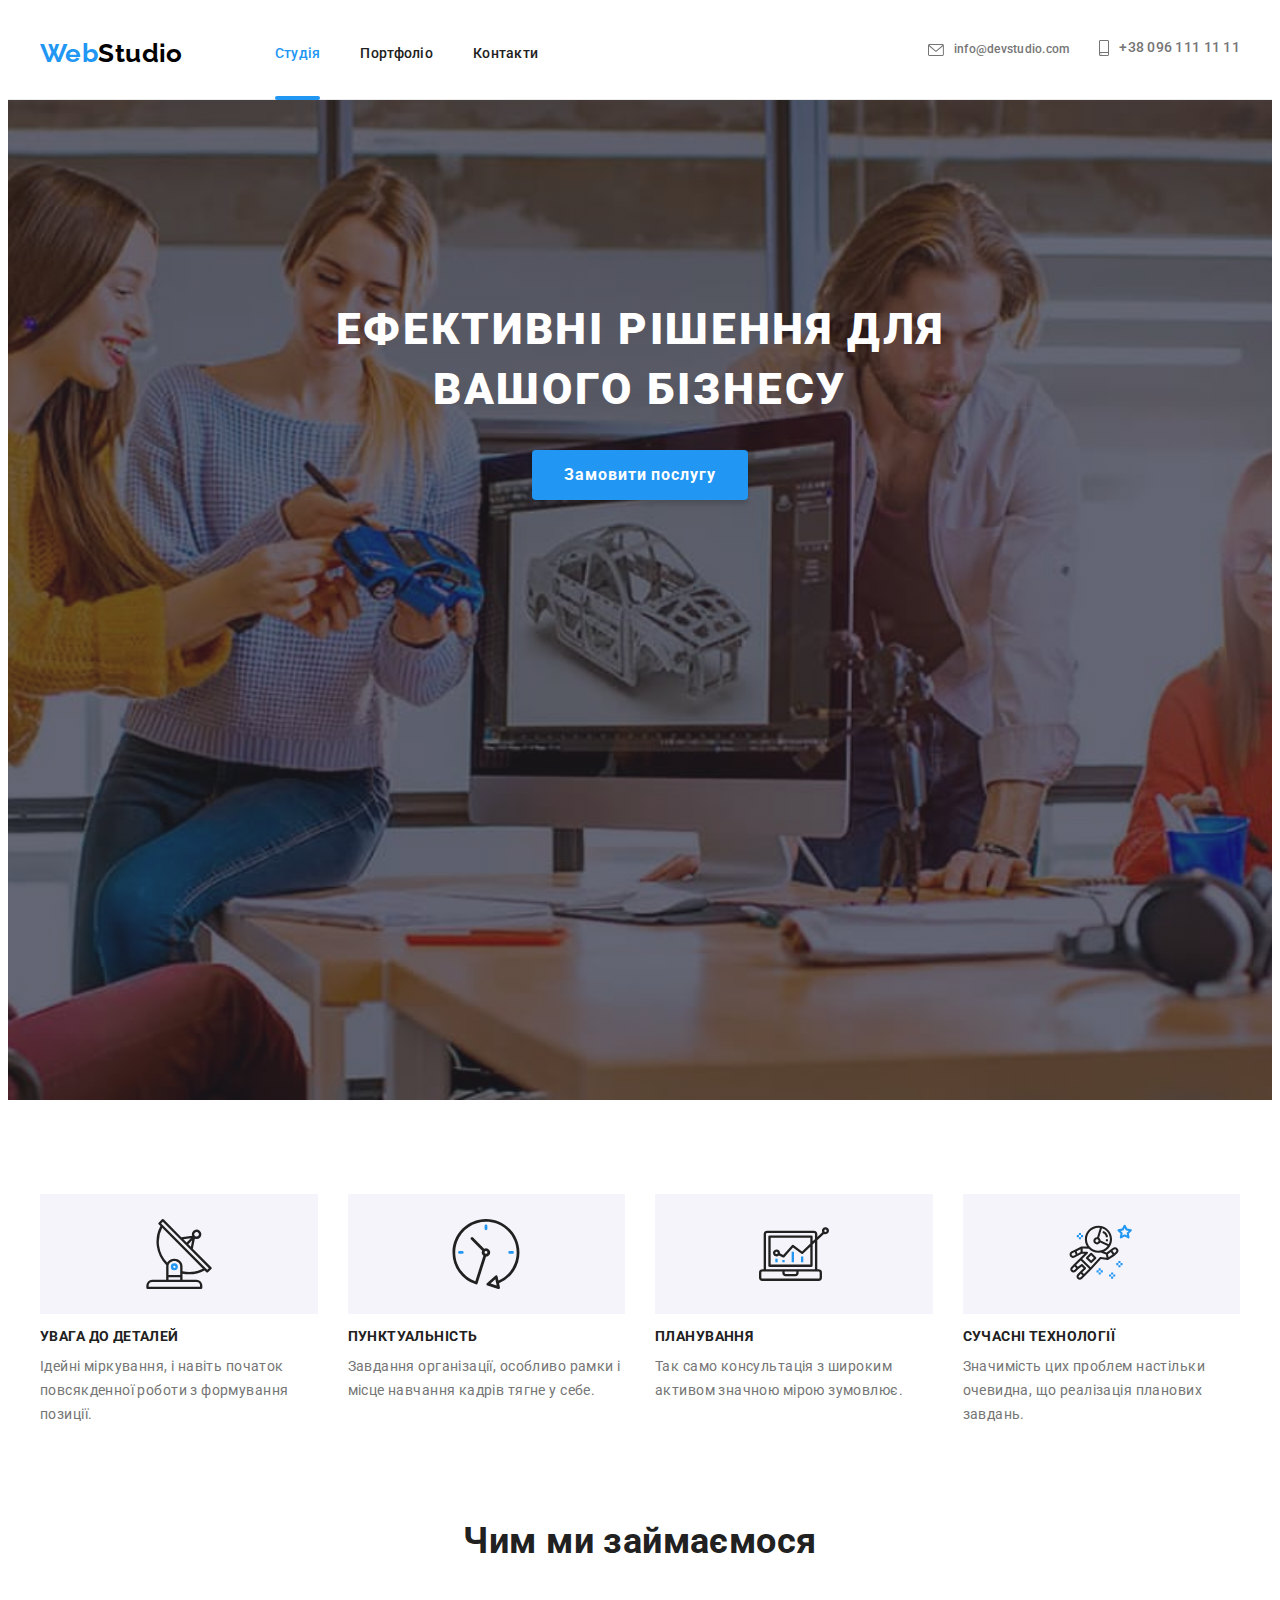
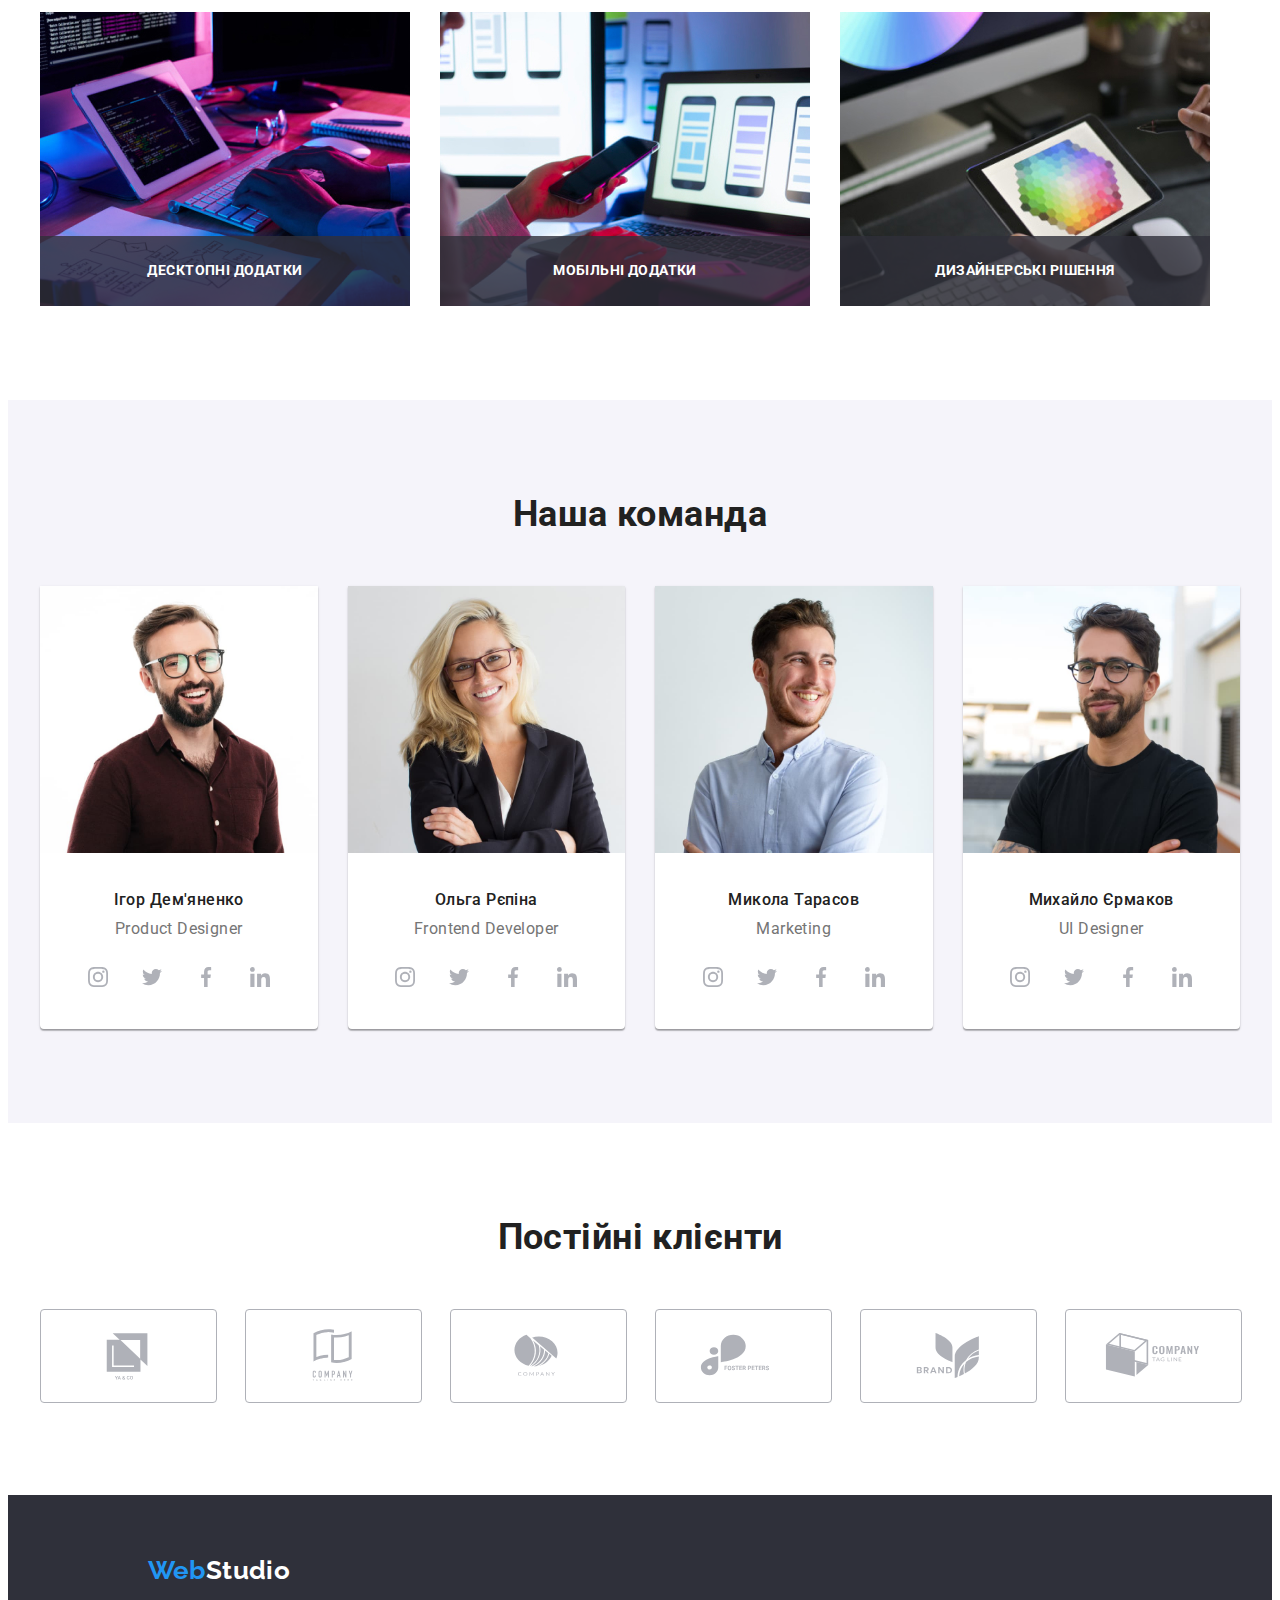
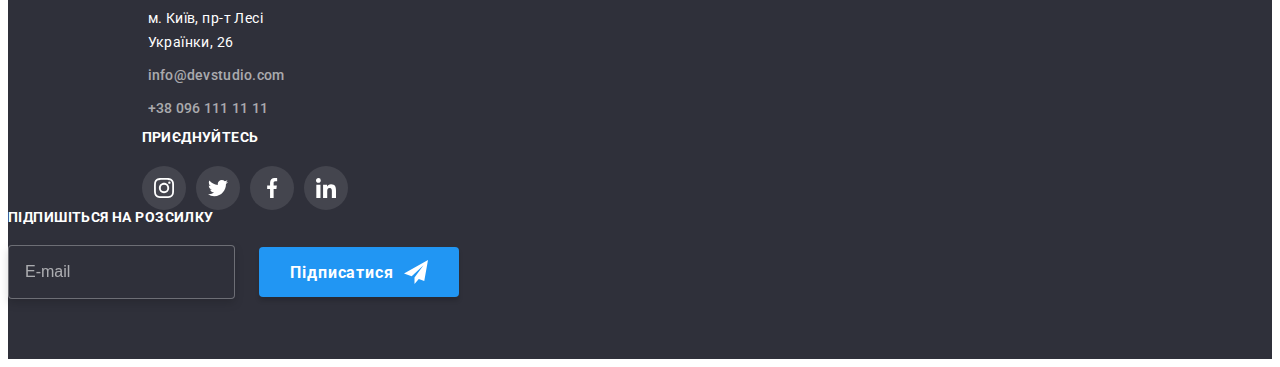
==== commit c5623baf: "футер моб дестоп" ====
--- a/index.html
+++ b/index.html
@@ -532,72 +532,76 @@
       </section>
     </main>
 
-    <footer>
-      <div class="footer-container">
-        <div class="footer__address">
-          <div class="logo__web">
-            <a href="./index.html" class="footer__logo"
-              ><span class="footer__web">Web</span>Studio</a
-            >
-          </div>
-          <address>
-            <div class="address">
-              <ul class="list__item">
-                <li class="item__add">
-                  <a
-                    class="footer__location"
-                    href="https://goo.gl/maps/7Pt5SD2hVirgwxjC6"
-                    target="_blank"
-                    rel="noopener noreferrer"
-                    >м. Київ, пр-т Лесі Українки, 26</a
-                  >
-                </li>
-                <li class="item__add">
-                  <a class="footer__mail" href="mailto:info@devstudio.com"
-                    >info@devstudio.com</a
-                  >
-                </li>
-                <li class="item__add">
-                  <a class="footer__contact" href="tel:+380961111111"
-                    >+38 096 111 11 11</a
-                  >
+    <footer class="footer">
+      <div class="footer-fieil">
+        <div class="footer-inner">
+          <div class="footer-container container">
+            <div class="footer__address">
+              <div class="logo__web">
+                <a href="./index.html" class="footer__logo"
+                  ><span class="footer__web">Web</span>Studio</a
+                >
+              </div>
+              <address>
+                <div class="address">
+                  <ul class="list__item">
+                    <li class="item__add">
+                      <a
+                        class="footer__location"
+                        href="https://goo.gl/maps/7Pt5SD2hVirgwxjC6"
+                        target="_blank"
+                        rel="noopener noreferrer"
+                        >м. Київ, пр-т Лесі Українки, 26</a
+                      >
+                    </li>
+                    <li class="item__add">
+                      <a class="footer__mail" href="mailto:info@devstudio.com"
+                        >info@devstudio.com</a
+                      >
+                    </li>
+                    <li class="item__add">
+                      <a class="footer__contact" href="tel:+380961111111"
+                        >+38 096 111 11 11</a
+                      >
+                    </li>
+                  </ul>
+                </div>
+              </address>
+            </div>
+            <div class="footer__social">
+              <span class="footer__title">приєднуйтесь</span>
+              <ul class="social__list">
+                <li class="social__item">
+                  <a class="social__link" href="#">
+                    <svg class="social-icon" width="20" height="20">
+                      <use href="./images/icons.svg#icon-instagram"></use>
+                    </svg>
+                  </a>
+                </li>
+                <li class="social__item">
+                  <a class="social__link" href="#">
+                    <svg class="social-icon" width="20" height="20">
+                      <use href="./images/icons.svg#icon-twitter"></use>
+                    </svg>
+                  </a>
+                </li>
+                <li class="social__item">
+                  <a class="social__link" href="#">
+                    <svg class="social-icon" width="20" height="20">
+                      <use href="./images/icons.svg#icon-facebook"></use>
+                    </svg>
+                  </a>
+                </li>
+                <li class="social__item">
+                  <a class="social__link" href="#">
+                    <svg class="social-icon" width="20" height="20">
+                      <use href="./images/icons.svg#icon-linkedin"></use>
+                    </svg>
+                  </a>
                 </li>
               </ul>
             </div>
-          </address>
-        </div>
-        <div class="footer__social">
-          <span class="footer__title">приєднуйтесь</span>
-          <ul class="social__list">
-            <li class="social__item">
-              <a class="social__link" href="#">
-                <svg class="social-icon" width="20" height="20">
-                  <use href="./images/icons.svg#icon-instagram"></use>
-                </svg>
-              </a>
-            </li>
-            <li class="social__item">
-              <a class="social__link" href="#">
-                <svg class="social-icon" width="20" height="20">
-                  <use href="./images/icons.svg#icon-twitter"></use>
-                </svg>
-              </a>
-            </li>
-            <li class="social__item">
-              <a class="social__link" href="#">
-                <svg class="social-icon" width="20" height="20">
-                  <use href="./images/icons.svg#icon-facebook"></use>
-                </svg>
-              </a>
-            </li>
-            <li class="social__item">
-              <a class="social__link" href="#">
-                <svg class="social-icon" width="20" height="20">
-                  <use href="./images/icons.svg#icon-linkedin"></use>
-                </svg>
-              </a>
-            </li>
-          </ul>
+          </div>
         </div>
         <div class="e-mail__footer">
           <label class="footer__title" for="email-name"
--- a/css/main.min.css
+++ b/css/main.min.css
@@ -1 +1 @@
-h1,h2,h3,p{margin:0}ul{margin:0;padding:0;list-style:none}img{width:100%}footer{padding-top:60px;padding-bottom:60px;background-color:#2f303a;height:252px;margin:0 auto}.page{letter-spacing:.03em;font-size:14px;line-height:1.71;color:var(--primery-white-color);color:var(--primary-text-color);color:var(--title-text-color);font-family:"Roboto",sans-serif}.container{margin-left:auto;margin-right:auto;width:100%;padding-left:15px;padding-right:15px}@media screen and (min-width: 480px){.container{max-width:480px}}@media screen and (min-width: 768px){.container{max-width:768px}}@media screen and (min-width: 1200px){.container{max-width:1200px}}.container-menu{margin-left:auto;margin-right:auto;width:100%}@media screen and (min-width: 480px){.container-menu{max-width:480px}}:root{--primary-text-color: #212121;--title-text-color: #757575;--accent-color: #2196f3;--primery-white-color: #fff;--secondary-bd-color: #f5f4fa;--footer-color: #2f303a;--icon-color: #afb1b8;--hero-gra: linear-gradient(to right, rgba(47, 48, 58, 0.4), rgba(47, 48, 58, 0.4))}.visual-hidden{position:absolute;width:1px;height:1px;margin:1px;border:0;padding:0;white-space:nowrap;-webkit-clip-path:inset(100%);clip-path:inset(100%);clip:rect(0 0 0 0);overflow:hidden;list-style:none}.main__nav{display:-webkit-box;display:-ms-flexbox;display:flex;-webkit-box-align:center;-ms-flex-align:center;align-items:center}.header .container{display:-webkit-box;display:-ms-flexbox;display:flex}.header{border-bottom:1px solid #ececec}.logo{margin-top:16px;margin-bottom:16px}.header__logo{font-family:"Raleway",sans-serif;font-weight:700;font-size:24px;line-height:1.16;text-decoration:none;color:#000}@media screen and (min-width: 1200px){.header__logo{font-size:26px;line-height:1.19}}.header__web{font-family:"Raleway",sans-serif;font-weight:700;font-size:24px;line-height:1.16;text-decoration:none;color:var(--accent-color)}@media screen and (min-width: 1200px){.header__web{font-size:26px;line-height:1.19}}.menu-open{width:40px;height:40px;display:-webkit-box;display:-ms-flexbox;display:flex;-webkit-box-align:center;-ms-flex-align:center;align-items:center;margin-left:auto;background-color:rgba(0,0,0,0);border:none;cursor:pointer;-webkit-transition:fill 250ms cubic-bezier(0.4, 0, 0.2, 1);transition:fill 250ms cubic-bezier(0.4, 0, 0.2, 1)}.menu-open:focus{fill:var(--accent-color)}@media screen and (min-width: 768px){.menu-open{display:none}}.mob-menu{position:fixed;width:100vw;height:100vh;top:0;left:0;padding-top:48px;padding-bottom:48px;z-index:5px;text-decoration:none;background-color:var(--primery-white-color)}.mob-menu>.container-menu{height:100%;display:-webkit-box;display:-ms-flexbox;display:flex;-webkit-box-orient:vertical;-webkit-box-direction:normal;-ms-flex-direction:column;flex-direction:column;-webkit-box-pack:justify;-ms-flex-pack:justify;justify-content:space-between;overflow:auto}@media screen and (min-width: 480px){.mob-menu>.container-menu{padding-left:40px}}@media screen and (min-width: 768px){.mob-menu>.container-menu{display:none}}.menu-close{margin-left:auto;cursor:pointer;font-family:inherit;display:block;position:absolute;top:10px;right:15px;width:40px;height:40px;-webkit-box-sizing:border-box;box-sizing:border-box;-webkit-box-align:center;-ms-flex-align:center;align-items:center;-webkit-box-pack:center;-ms-flex-pack:center;justify-content:center;background-color:rgba(0,0,0,0);border:none}.menu-close:focus{color:var(--accent-color)}@media screen and (min-width: 768px){.menu-close{display:none}}.menu-close .menu-open{fill:currentColor}.menu-link{text-decoration:none;font-weight:500;font-size:40px;line-height:1.17;letter-spacing:.02em;color:var(--primary-text-color)}.menu-link:focus{color:var(--accent-color)}.menu-link .current{color:var(--accent-color)}.menu-item:not(:last-child){margin-bottom:32px}.menu-mob-bottom{-webkit-box-orient:vertical;-webkit-box-direction:normal;-ms-flex-direction:column;flex-direction:column}.mob-contact{margin-bottom:64px}.menu-tel{text-decoration:none;font-weight:500;font-size:34px;line-height:1.17;letter-spacing:.02em;color:var(--accent-color)}.menu-mail{text-decoration:none;margin-bottom:64px;font-weight:500;font-size:24px;line-height:1.16;letter-spacing:.02em;color:var(--title-text-color)}.contact-item:not(:last-child){margin-bottom:32px}.menu-soc{display:-webkit-box;display:-ms-flexbox;display:flex;gap:10px;font-weight:500;font-size:18px;line-height:22px;letter-spacing:.02em;color:var(--accent-color)}.menu-soc-link{text-decoration:none;color:var(--accent-color)}.mob-soc{position:relative}.menu-soc-item{padding-right:10px;border-right:1px solid rgba(33,33,33,.2)}.nav__link{position:relative;padding:32px 0;display:block;color:var(--primary-text-color);font-weight:500;line-height:1.14;letter-spacing:.02em;text-decoration:none;-webkit-box-align:center;-ms-flex-align:center;align-items:center;-webkit-transition:color 250ms cubic-bezier(0.4, 0, 0.2, 1);transition:color 250ms cubic-bezier(0.4, 0, 0.2, 1)}.nav__link.current::after{position:absolute;content:"";display:block;left:0;bottom:-1px;width:100%;height:4px;background-color:var(--accent-color);border-radius:2px}@media screen and (min-width: 1200px){.nav__link.current::after{bottom:-6.5px}}.nav__link:hover,.nav__link:focus{color:var(--accent-color)}.current{color:var(--accent-color)}.header__site{display:none;margin-left:87px;margin-right:auto}@media screen and (min-width: 768px){.header__site{display:-webkit-box;display:-ms-flexbox;display:flex}}@media screen and (min-width: 1200px){.header__site{margin-left:92px}}.site__nav{display:-webkit-box;display:-ms-flexbox;display:flex;list-style:none}.site__nav .item:last-child{margin-right:0}.site__nav .site__item{margin-right:40px}.list__header{display:none;list-style:none;-webkit-box-align:baseline;-ms-flex-align:baseline;align-items:baseline}@media screen and (min-width: 768px){.list__header{display:-webkit-box;display:-ms-flexbox;display:flex;-webkit-box-orient:vertical;-webkit-box-direction:normal;-ms-flex-direction:column;flex-direction:column}}@media screen and (min-width: 1200px){.list__header{-webkit-box-orient:horizontal;-webkit-box-direction:normal;-ms-flex-direction:row;flex-direction:row}}.list__header .list__item+.list__item{margin-left:30px}.envelope-icon{margin-right:10px;fill:currentColor}.smartphone-icon{margin-right:10px;fill:currentColor}.header__mail{display:-webkit-inline-box;display:-ms-inline-flexbox;display:inline-flex;-webkit-box-align:center;-ms-flex-align:center;align-items:center;margin-bottom:10px;font-weight:500;font-size:12px;line-height:1.16;letter-spacing:.02em;text-decoration:none;color:var(--title-text-color);-webkit-transition:color 250ms cubic-bezier(0.4, 0, 0.2, 1);transition:color 250ms cubic-bezier(0.4, 0, 0.2, 1)}.header__mail:hover,.header__mail:focus{color:var(--accent-color)}@media screen and (min-width: 1200px){.header__mail{padding-top:32px;padding-bottom:32px}}.header__contact{display:-webkit-inline-box;display:-ms-inline-flexbox;display:inline-flex;-webkit-box-align:center;-ms-flex-align:center;align-items:center;font-weight:500;line-height:1.14;letter-spacing:.02em;text-decoration:none;color:var(--title-text-color);-webkit-transition:color 250ms cubic-bezier(0.4, 0, 0.2, 1);transition:color 250ms cubic-bezier(0.4, 0, 0.2, 1)}.header__contact:hover,.header__contact:focus{color:var(--accent-color)}@media screen and (min-width: 1200px){.header__contact{padding-top:32px;padding-bottom:32px}}.hero{max-width:100%;height:400px;margin-left:auto;margin-right:auto;background-repeat:no-repeat;background-position:center;background-size:cover;background-image:var(--hero-gra),url(../images/hero-mob.jpg);text-align:center;padding:118px 0;background-color:var(--footer-color)}@media(min-device-pixel-ratio: 2),(-webkit-min-device-pixel-ratio: 2),(min-resolution: 192dpi),(min-resolution: 2dppx){.hero{background-image:var(--hero-gra),url(../images/hero-mob-2x.jpg)}}@media screen and (min-width: 480px){.hero{background-image:var(--hero-gra),url(../images/hero-tab.jpg)}}@media screen and (min-width: 480px)and (min-device-pixel-ratio: 2),screen and (min-width: 480px)and (-webkit-min-device-pixel-ratio: 2),screen and (min-width: 480px)and (min-resolution: 192dpi),screen and (min-width: 480px)and (min-resolution: 2dppx){.hero{background-image:var(--hero-gra),url(../images/hero-tab-2x.jpg)}}@media screen and (min-width: 768px){.hero{background-image:var(--hero-gra),url(../images/hero-des.jpg)}}@media screen and (min-width: 768px)and (min-device-pixel-ratio: 2),screen and (min-width: 768px)and (-webkit-min-device-pixel-ratio: 2),screen and (min-width: 768px)and (min-resolution: 192dpi),screen and (min-width: 768px)and (min-resolution: 2dppx){.hero{background-image:var(--hero-gra),url(../images/hero-des-2x.jpg)}}@media screen and (min-width: 1200px){.hero{height:600px;padding:200px 0}}.hero__title{margin:0 auto;margin-bottom:30px;width:360px;font-weight:900;font-size:26px;line-height:1.61;text-align:center;letter-spacing:.06em;text-transform:uppercase;color:var(--primery-white-color)}@media screen and (min-width: 1200px){.hero__title{font-size:44px;line-height:1.36;width:696px}}.hero__button{font-family:inherit;padding:10px 24px;min-width:200px;height:50px;border:rgba(0,0,0,0);border-radius:4px;-webkit-box-shadow:0px 4px 4px rgba(0,0,0,.15);box-shadow:0px 4px 4px rgba(0,0,0,.15);color:var(--primery-white-color);background-color:var(--accent-color);border-color:var(--accent-color);font-weight:700;font-size:16px;line-height:1.87;margin:0;display:-webkit-box;display:-ms-flexbox;display:flex;letter-spacing:.06em;margin:0 auto;-webkit-transition:background-color 250ms cubic-bezier(0.4, 0, 0.2, 1);transition:background-color 250ms cubic-bezier(0.4, 0, 0.2, 1)}.hero__button:hover,.hero__button:focus{background-color:#188ce8}@media screen and (min-width: 1200px){.hero__button{padding:10px 32px;min-width:216px;cursor:pointer}}.section-feature{padding-top:60px;padding-bottom:60px}@media screen and (min-width: 1200px){.section-feature{padding-top:94px;padding-bottom:94px}}.section-work{display:none;padding-bottom:94px}@media screen and (min-width: 1200px){.section-work{display:block}}.section-team{background-color:var(--secondary-bd-color);padding-top:60px;padding-bottom:60px}@media screen and (min-width: 1200px){.section-team{padding-top:94px;padding-bottom:94px}}.section-client{padding-top:60px;padding-bottom:60px;background-color:var(--primery-white-color)}@media screen and (min-width: 1200px){.section-client{padding-top:94px;padding-bottom:94px}}.feature-list{list-style:none;display:-webkit-box;display:-ms-flexbox;display:flex;-ms-flex-wrap:wrap;flex-wrap:wrap;gap:30px;margin:0;padding:0}.feature-list .feature-list__item{width:100%}@media screen and (min-width: 768px){.feature-list .feature-list__item{width:calc((100% - 30px)/2)}}@media screen and (min-width: 1200px){.feature-list .feature-list__item{width:calc((100% - 90px)/4)}}.feature__icon{height:120px;margin-bottom:15px;background-color:var(--secondary-bd-color);display:-webkit-box;display:-ms-flexbox;display:flex;-webkit-box-align:center;-ms-flex-align:center;align-items:center;-webkit-box-pack:center;-ms-flex-pack:center;justify-content:center}.feature-list .title{text-align:center;margin-top:0;font-size:14px;margin-bottom:10px;font-weight:700;line-height:1.14;text-transform:uppercase;color:var(--primary-text-color)}@media screen and (min-width: 768px){.feature-list .title{text-align:left}}.work__img{list-style:none;display:-webkit-box;display:-ms-flexbox;display:flex;margin:0;padding:0}.work__img .work__item{width:370px;height:294px;margin-right:30px;-ms-flex-preferred-size:calc((100% - 60px)/3);flex-basis:calc((100% - 60px)/3)}.title__work{margin-top:0px;margin-bottom:50px;font-weight:700;font-size:36px;line-height:1.16;text-align:center;color:var(--primary-text-color)}.work__item{position:relative}.work__label{display:-webkit-box;display:-ms-flexbox;display:flex;-webkit-box-align:center;-ms-flex-align:center;align-items:center;-webkit-box-pack:center;-ms-flex-pack:center;justify-content:center;position:absolute;bottom:0;left:0;width:100%;height:70px;background-color:rgba(47,48,58,.8);font-weight:700;font-size:14px;line-height:1.14;color:var(--primery-white-color);text-transform:uppercase}.team__items{list-style:none;margin-top:50px;display:-webkit-box;display:-ms-flexbox;display:flex;-ms-flex-wrap:wrap;flex-wrap:wrap;gap:30px;margin:0;padding:0}.team__title{margin-top:0px;margin-bottom:30px;font-weight:700;font-size:28px;line-height:1.17;text-align:center;color:var(--primary-text-color)}@media screen and (min-width: 1200px){.team__title{margin-bottom:50px;font-size:36px;line-height:1.16}}.team__items .item{max-width:100%;padding-bottom:30px;background-color:var(--primery-white-color);-webkit-box-shadow:0px 1px 3px rgba(0,0,0,.12),0px 1px 1px rgba(0,0,0,.14),0px 2px 1px rgba(0,0,0,.2);box-shadow:0px 1px 3px rgba(0,0,0,.12),0px 1px 1px rgba(0,0,0,.14),0px 2px 1px rgba(0,0,0,.2);border-radius:0px 0px 4px 4px}@media screen and (min-width: 768px){.team__items .item{width:calc((100% - 30px)/2)}}@media screen and (min-width: 1200px){.team__items .item{width:calc((100% - 90px)/4)}}.team__items .title{font-weight:500;font-size:16px;line-height:1.18;text-align:center;margin-top:30px;margin-bottom:10px;color:var(--primary-text-color)}.team__items .text{font-size:16px;line-height:1.18;text-align:center;color:var(--title-text-color);margin-bottom:16px}.team__list{display:-webkit-box;display:-ms-flexbox;display:flex;-webkit-box-pack:center;-ms-flex-pack:center;justify-content:center;gap:10px}.team__item{width:44px;height:44px}.team__link{width:100%;height:100%;color:var(--icon-color);border-radius:50%;display:-webkit-box;display:-ms-flexbox;display:flex;-webkit-box-align:center;-ms-flex-align:center;align-items:center;-webkit-box-pack:center;-ms-flex-pack:center;justify-content:center;-webkit-transition:background-color 250ms cubic-bezier(0.4, 0, 0.2, 1),color 250ms cubic-bezier(0.4, 0, 0.2, 1);transition:background-color 250ms cubic-bezier(0.4, 0, 0.2, 1),color 250ms cubic-bezier(0.4, 0, 0.2, 1)}.team__link:hover,.team__link:focus{background-color:var(--accent-color);color:var(--primery-white-color)}.team__icon{fill:currentColor}.client__title{margin-top:0px;margin-bottom:30px;font-weight:700;font-size:28px;line-height:1.18;text-align:center;color:var(--primary-text-color)}@media screen and (min-width: 1200px){.client__title{font-size:36px;line-height:1.16;margin-bottom:50px}}.client{display:-webkit-box;display:-ms-flexbox;display:flex;-ms-flex-wrap:wrap;flex-wrap:wrap;gap:30px}.client__item{width:170px;height:92px}@media screen and (min-width: 480px){.client__item{width:calc((100% - 30px)/2)}}@media screen and (min-width: 768px){.client__item{width:calc((100% - 60px)/3)}}@media screen and (min-width: 1200px){.client__item{width:calc((100% - 150px)/6)}}.client__link{border:1px solid #afb1b8;color:var(--icon-color);border-radius:4px;width:100%;height:100%;display:-webkit-box;display:-ms-flexbox;display:flex;-webkit-box-align:center;-ms-flex-align:center;align-items:center;-webkit-box-pack:center;-ms-flex-pack:center;justify-content:center;-webkit-transition:border 250ms cubic-bezier(0.4, 0, 0.2, 1),color 250ms cubic-bezier(0.4, 0, 0.2, 1);transition:border 250ms cubic-bezier(0.4, 0, 0.2, 1),color 250ms cubic-bezier(0.4, 0, 0.2, 1)}.client__link:hover,.client__link:focus{border-color:var(--accent-color);color:var(--accent-color)}.client__icon{fill:currentColor}.logo__web{margin-bottom:20px}.footer__logo{font-family:"Raleway",sans-serif;font-weight:700;font-size:26px;line-height:1.19;text-decoration:none;color:var(--primery-white-color)}.footer__web{font-family:"Raleway",sans-serif;font-weight:700;font-size:26px;line-height:1.19;text-decoration:none;color:var(--accent-color)}.addres{-webkit-box-orient:vertical;-webkit-box-direction:normal;-ms-flex-direction:column;flex-direction:column}.list__item{list-style:none;margin:0;padding:0}.item__add{margin-bottom:9px}.footer__location{line-height:1.71;font-style:normal;font-family:"Roboto",sans-serif;color:var(--primery-white-color);text-decoration:none;-webkit-transition:color 250ms cubic-bezier(0.4, 0, 0.2, 1);transition:color 250ms cubic-bezier(0.4, 0, 0.2, 1)}.footer__location:hover,.footer__location:focus{color:var(--accent-color)}.footer__mail{font-family:"Roboto",sans-serif;font-weight:500;line-height:1.14;letter-spacing:.02em;font-style:normal;text-decoration:none;color:rgba(255,255,255,.6);-webkit-transition:color 250ms cubic-bezier(0.4, 0, 0.2, 1);transition:color 250ms cubic-bezier(0.4, 0, 0.2, 1)}.footer__mail:hover,.footer__mail:focus{color:var(--accent-color)}.footer__contact{font-weight:500;line-height:1.14;letter-spacing:.02em;font-style:normal;font-family:"Roboto",sans-serif;text-decoration:none;color:rgba(255,255,255,.6);-webkit-transition:color 250ms cubic-bezier(0.4, 0, 0.2, 1);transition:color 250ms cubic-bezier(0.4, 0, 0.2, 1)}.footer__contact:hover,.footer__contact:focus{color:var(--accent-color)}.footer__title{font-weight:700;font-size:14px;line-height:1.14;text-transform:uppercase;margin-bottom:20px;display:block;color:var(--primery-white-color)}.footer__social{margin-left:70px}.social__list{display:-webkit-box;display:-ms-flexbox;display:flex;-webkit-box-pack:left;-ms-flex-pack:left;justify-content:left;gap:10px}.social__item{width:44px;height:44px}.social__link{width:100%;height:100%;background-color:rgba(255,255,255,.1);border-radius:50px;display:-webkit-box;display:-ms-flexbox;display:flex;-webkit-box-align:center;-ms-flex-align:center;align-items:center;-webkit-box-pack:center;-ms-flex-pack:center;justify-content:center;-webkit-transition:background-color 250ms cubic-bezier(0.4, 0, 0.2, 1);transition:background-color 250ms cubic-bezier(0.4, 0, 0.2, 1)}.social__link:hover,.social__link:focus{background-color:var(--accent-color)}.social-icon{fill:var(--primery-white-color)}.footer__form{display:-webkit-box;display:-ms-flexbox;display:flex}.email__input{width:358px;height:50px;border:1px solid rgba(255,255,255,.3);-webkit-filter:drop-shadow(0px 4px 4px rgba(0, 0, 0, 0.15));filter:drop-shadow(0px 4px 4px rgba(0, 0, 0, 0.15));border-radius:4px;background-color:var(--footer-color);outline:rgba(0,0,0,0);padding-left:16px;padding-right:16px;font-size:16px;color:var(--primery-white-color);cursor:pointer;-webkit-transition:border 250ms cubic-bezier(0.4, 0, 0.2, 1);transition:border 250ms cubic-bezier(0.4, 0, 0.2, 1)}.email__input::-webkit-input-placeholder{font-size:16px;line-height:20px;color:rgba(255,255,255,.6)}.email__input::-moz-placeholder{font-size:16px;line-height:20px;color:rgba(255,255,255,.6)}.email__input:-ms-input-placeholder{font-size:16px;line-height:20px;color:rgba(255,255,255,.6)}.email__input::-ms-input-placeholder{font-size:16px;line-height:20px;color:rgba(255,255,255,.6)}.email__input::placeholder{font-size:16px;line-height:20px;color:rgba(255,255,255,.6)}.email__input:hover,.email__input:focus{border-color:var(--accent-color)}.subscribe__btn{font-family:inherit;margin-left:12px;padding:10px 28px;min-width:200px;height:50px;border:rgba(0,0,0,0);border-radius:4px;-webkit-box-shadow:0px 4px 4px rgba(0,0,0,.15);box-shadow:0px 4px 4px rgba(0,0,0,.15);color:var(--primery-white-color);background-color:var(--accent-color);border-color:var(--accent-color);cursor:pointer;font-weight:700;font-size:16px;line-height:1.87;letter-spacing:.06em;text-align:center;display:-webkit-box;display:-ms-flexbox;display:flex;-webkit-box-align:center;-ms-flex-align:center;align-items:center;-webkit-box-pack:center;-ms-flex-pack:center;justify-content:center;-webkit-transition:background-color 250ms cubic-bezier(0.4, 0, 0.2, 1);transition:background-color 250ms cubic-bezier(0.4, 0, 0.2, 1)}.subscribe__btn:hover,.subscribe__btn:focus{background-color:#188ce8}.modal-send__icon{margin-left:10px;fill:var(--primery-white-color)}.e-mail__footer{margin-left:93px}.backdrop{position:fixed;top:0;width:100%;height:100%;background-color:rgba(0,0,0,.2);-webkit-transition:opacity 250ms cubic-bezier(0.4, 0, 0.2, 1),visibility 250ms cubic-bezier(0.4, 0, 0.2, 1);transition:opacity 250ms cubic-bezier(0.4, 0, 0.2, 1),visibility 250ms cubic-bezier(0.4, 0, 0.2, 1)}.modal{overflow:auto;min-width:100%;max-height:550px;background-color:var(--primery-white-color);-webkit-box-shadow:0px 1px 3px rgba(0,0,0,.12),0px 1px 1px rgba(0,0,0,.14),0px 2px 1px rgba(0,0,0,.2);box-shadow:0px 1px 3px rgba(0,0,0,.12),0px 1px 1px rgba(0,0,0,.14),0px 2px 1px rgba(0,0,0,.2);border-radius:4px;position:absolute;top:50%;left:50%;-webkit-transform:translate(-50%, -50%) scale(1);transform:translate(-50%, -50%) scale(1);-webkit-transition:-webkit-transform 250ms cubic-bezier(0.4, 0, 0.2, 1);transition:-webkit-transform 250ms cubic-bezier(0.4, 0, 0.2, 1);transition:transform 250ms cubic-bezier(0.4, 0, 0.2, 1);transition:transform 250ms cubic-bezier(0.4, 0, 0.2, 1), -webkit-transform 250ms cubic-bezier(0.4, 0, 0.2, 1);padding:25px}@media screen and (min-width: 480px){.modal{min-width:450px;max-height:609px;padding:40px}}@media screen and (min-width: 1200px){.modal{width:528px;min-height:581px}}.backdrop.is-hidden .modal{-webkit-transform:translate(-50%, -50%) scale(0);transform:translate(-50%, -50%) scale(0)}.modal-close{position:absolute;right:8px;top:8px;width:30px;height:30px;background-color:var(--primery-white-color);border:1px solid rgba(0,0,0,.1);border-radius:50%;color:#000;display:-webkit-box;display:-ms-flexbox;display:flex;-webkit-box-align:center;-ms-flex-align:center;align-items:center;-webkit-box-pack:center;-ms-flex-pack:center;justify-content:center;cursor:pointer;-webkit-transition:color 250ms cubic-bezier(0.4, 0, 0.2, 1);transition:color 250ms cubic-bezier(0.4, 0, 0.2, 1)}.modal-close:hover,.modal-close:focus{color:var(--accent-color)}.modal-close-icon:hover,.modal-close-icon:focus{fill:currentColor}.modal-title{text-align:center;font-weight:700;font-size:20px;line-height:.86;margin-bottom:12px;letter-spacing:.03em;color:var(--primary-text-color)}.input-wrapper{position:relative;margin-bottom:10px}.modal-input{width:100%;height:40px;border:1px solid rgba(33,33,33,.2);border-radius:4px;outline:rgba(0,0,0,0);padding-left:42px;font-size:14px;color:var(--primary-text-color);cursor:pointer;-webkit-transition:border 250ms cubic-bezier(0.4, 0, 0.2, 1);transition:border 250ms cubic-bezier(0.4, 0, 0.2, 1)}.modal-input:hover,.modal-input:focus{border-color:var(--accent-color)}.modal-input::-webkit-input-placeholder{font-size:12px;color:var(--primary-text-color)}.modal-input::-moz-placeholder{font-size:12px;color:var(--primary-text-color)}.modal-input:-ms-input-placeholder{font-size:12px;color:var(--primary-text-color)}.modal-input::-ms-input-placeholder{font-size:12px;color:var(--primary-text-color)}.modal-input::placeholder{font-size:12px;color:var(--primary-text-color)}.modal-icon{position:absolute;left:12px;top:50%;-webkit-transform:translateY(-50%);transform:translateY(-50%);color:var(--primary-text-color);fill:currentColor;-webkit-transition:fill 250ms cubic-bezier(0.4, 0, 0.2, 1);transition:fill 250ms cubic-bezier(0.4, 0, 0.2, 1)}.modal-input:hover+.modal-icon{fill:var(--accent-color)}.modal-input:focus+.modal-icon{fill:var(--accent-color)}.modal-comment{width:100%;height:120px;border:1px solid rgba(33,33,33,.2);border-radius:4px;padding:12px 16px;font-size:14px;color:var(--primary-text-color);resize:none;cursor:pointer;outline:none;-webkit-transition:border 250ms cubic-bezier(0.4, 0, 0.2, 1);transition:border 250ms cubic-bezier(0.4, 0, 0.2, 1)}.modal-comment:hover,.modal-commentfocus{border-color:var(--accent-color)}.modal-comment::-webkit-input-placeholder{font-size:12px;line-height:.87;letter-spacing:.01em;color:rgba(117,117,117,.5)}.modal-comment::-moz-placeholder{font-size:12px;line-height:.87;letter-spacing:.01em;color:rgba(117,117,117,.5)}.modal-comment:-ms-input-placeholder{font-size:12px;line-height:.87;letter-spacing:.01em;color:rgba(117,117,117,.5)}.modal-comment::-ms-input-placeholder{font-size:12px;line-height:.87;letter-spacing:.01em;color:rgba(117,117,117,.5)}.modal-comment::placeholder{font-size:12px;line-height:.87;letter-spacing:.01em;color:rgba(117,117,117,.5)}.input-label{display:inline-block;position:relative;font-size:12px;line-height:1.16;letter-spacing:.01em;color:var(--title-text-color);margin-bottom:4px}.modal-policy{display:-webkit-box;display:-ms-flexbox;display:flex;-webkit-box-align:center;-ms-flex-align:center;align-items:center;-webkit-box-pack:center;-ms-flex-pack:center;justify-content:center}.check-text{font-size:14px;line-height:1.71;color:var(--title-text-color);display:-webkit-box;display:-ms-flexbox;display:flex;-webkit-box-align:center;-ms-flex-align:center;align-items:center}.check-text span{width:16px;height:15px;border:2px solid var(--primary-text-color);border-radius:2px;margin-right:7px;display:-webkit-box;display:-ms-flexbox;display:flex;-webkit-box-align:center;-ms-flex-align:center;align-items:center;-webkit-box-pack:center;-ms-flex-pack:center;justify-content:center;fill:rgba(0,0,0,0);-webkit-transition:border 250ms cubic-bezier(0.4, 0, 0.2, 1),background-color 250ms cubic-bezier(0.4, 0, 0.2, 1),fill 250ms cubic-bezier(0.4, 0, 0.2, 1);transition:border 250ms cubic-bezier(0.4, 0, 0.2, 1),background-color 250ms cubic-bezier(0.4, 0, 0.2, 1),fill 250ms cubic-bezier(0.4, 0, 0.2, 1)}.modal-check:checked+.check-text span{background-color:var(--accent-color);border:2px solid var(--accent-color);fill:var(--primery-white-color)}.modal-policy{margin-top:20px;margin-bottom:30px}.policy-link{display:block;margin-left:6px;color:var(--accent-color);position:relative;text-decoration:none}.policy-link::after{position:absolute;content:"";display:block;bottom:4px;width:100%;height:1px;background-color:var(--accent-color);border-radius:0px}.submit-button{font-family:inherit;padding:10px 52px;min-width:200px;height:50px;border:rgba(0,0,0,0);border-radius:4px;-webkit-box-shadow:0px 4px 4px rgba(0,0,0,.15);box-shadow:0px 4px 4px rgba(0,0,0,.15);color:var(--primery-white-color);background-color:var(--accent-color);border-color:var(--accent-color);cursor:pointer;font-weight:700;font-size:16px;line-height:1.87;letter-spacing:.06em;text-align:center;display:block;margin:0 auto;-webkit-box-align:center;-ms-flex-align:center;align-items:center;-webkit-box-pack:center;-ms-flex-pack:center;justify-content:center;-webkit-transition:background-color 250ms cubic-bezier(0.4, 0, 0.2, 1);transition:background-color 250ms cubic-bezier(0.4, 0, 0.2, 1)}.submit-button:hover,.submit-button:focus{background-color:#188ce8}.is-hidden{opacity:0;visibility:hidden;pointer-events:none}.filter{list-style:none;text-align:center;display:-webkit-box;display:-ms-flexbox;display:flex;-webkit-box-pack:center;-ms-flex-pack:center;justify-content:center;margin-bottom:50px}.filter .item+.item{margin-left:8px}.button-filter{font-family:inherit;font-weight:500;font-size:16px;line-height:26px;padding:6px 22px;text-align:center;color:var(--primary-text-color);background-color:var(--secondary-bd-color);border:none;border-radius:4px;cursor:pointer;-webkit-transition:background-color 250ms cubic-bezier(0.4, 0, 0.2, 1),color 250ms cubic-bezier(0.4, 0, 0.2, 1),-webkit-box-shadow 250ms cubic-bezier(0.4, 0, 0.2, 1);transition:background-color 250ms cubic-bezier(0.4, 0, 0.2, 1),color 250ms cubic-bezier(0.4, 0, 0.2, 1),-webkit-box-shadow 250ms cubic-bezier(0.4, 0, 0.2, 1);transition:background-color 250ms cubic-bezier(0.4, 0, 0.2, 1),color 250ms cubic-bezier(0.4, 0, 0.2, 1),box-shadow 250ms cubic-bezier(0.4, 0, 0.2, 1);transition:background-color 250ms cubic-bezier(0.4, 0, 0.2, 1),color 250ms cubic-bezier(0.4, 0, 0.2, 1),box-shadow 250ms cubic-bezier(0.4, 0, 0.2, 1),-webkit-box-shadow 250ms cubic-bezier(0.4, 0, 0.2, 1)}.button-filter:hover,.button-filter:focus{color:var(--primery-white-color);background-color:var(--accent-color);-webkit-box-shadow:0px 3px 1px rgba(0,0,0,.1),0px 1px 2px rgba(0,0,0,.08),0px 2px 2px rgba(0,0,0,.12);box-shadow:0px 3px 1px rgba(0,0,0,.1),0px 1px 2px rgba(0,0,0,.08),0px 2px 2px rgba(0,0,0,.12)}.project{margin:0;padding:0;list-style:none;display:-webkit-box;display:-ms-flexbox;display:flex;-ms-flex-wrap:wrap;flex-wrap:wrap;gap:30px}.project-item-text{position:relative;overflow:hidden}.project-top-text{position:absolute;top:0;background-color:rgba(33,150,243,.9);color:var(--primery-white-color);font-weight:400;font-size:18px;line-height:1.55;padding:63px 24px;height:100%;-webkit-transform:translateY(100%);transform:translateY(100%);-webkit-transition:-webkit-transform 250ms cubic-bezier(0.4, 0, 0.2, 1);transition:-webkit-transform 250ms cubic-bezier(0.4, 0, 0.2, 1);transition:transform 250ms cubic-bezier(0.4, 0, 0.2, 1);transition:transform 250ms cubic-bezier(0.4, 0, 0.2, 1), -webkit-transform 250ms cubic-bezier(0.4, 0, 0.2, 1);overflow:auto}.project-element:hover .project-top-text{-webkit-transform:translateY(0);transform:translateY(0)}.project-title-text{padding:20px 24px;border:1px solid #eee;border-top:0}.item-img{display:block;max-width:100%;height:auto}.project-link{text-decoration:none;display:block;-webkit-transition:-webkit-box-shadow 250ms cubic-bezier(0.4, 0, 0.2, 1);transition:-webkit-box-shadow 250ms cubic-bezier(0.4, 0, 0.2, 1);transition:box-shadow 250ms cubic-bezier(0.4, 0, 0.2, 1);transition:box-shadow 250ms cubic-bezier(0.4, 0, 0.2, 1), -webkit-box-shadow 250ms cubic-bezier(0.4, 0, 0.2, 1)}.project-link:hover{-webkit-box-shadow:0px 1px 1px rgba(0,0,0,.12),0px 4px 4px rgba(0,0,0,.06),1px 4px 6px rgba(0,0,0,.16);box-shadow:0px 1px 1px rgba(0,0,0,.12),0px 4px 4px rgba(0,0,0,.06),1px 4px 6px rgba(0,0,0,.16)}.project-title{font-weight:700;font-size:18px;line-height:2;letter-spacing:.06em;color:var(--primary-text-color)}.project-text{margin:0;margin-top:4px;font-size:16px;line-height:1.87;letter-spacing:.03em;color:var(--title-text-color)}/*# sourceMappingURL=main.min.css.map */+h1,h2,h3,p{margin:0}ul{margin:0;padding:0;list-style:none}img{width:100%}.page{letter-spacing:.03em;font-size:14px;line-height:1.71;color:var(--primery-white-color);color:var(--primary-text-color);color:var(--title-text-color);font-family:"Roboto",sans-serif}.container{margin-left:auto;margin-right:auto;width:100%;padding-left:15px;padding-right:15px}@media screen and (min-width: 480px){.container{max-width:480px}}@media screen and (min-width: 768px){.container{max-width:768px}}@media screen and (min-width: 1200px){.container{max-width:1200px}}.container-menu{margin-left:auto;margin-right:auto;width:100%}@media screen and (min-width: 480px){.container-menu{max-width:480px}}.footer-container{margin-left:auto;margin-right:auto;width:1200px;padding-left:15px;padding-right:15px;display:-webkit-box;display:-ms-flexbox;display:flex;-webkit-box-align:baseline;-ms-flex-align:baseline;align-items:baseline}.page-portfolio{letter-spacing:.03em;font-size:14px;line-height:1.71;color:var(--primery-white-color);color:var(--primary-text-color);font-family:"Roboto",sans-serif}.project-container{margin-left:auto;margin-right:auto;width:1200px;padding-left:15px;padding-right:15px;-webkit-box-pack:justify;-ms-flex-pack:justify;justify-content:space-between}:root{--primary-text-color: #212121;--title-text-color: #757575;--accent-color: #2196f3;--primery-white-color: #fff;--secondary-bd-color: #f5f4fa;--footer-color: #2f303a;--icon-color: #afb1b8;--hero-gra: linear-gradient(to right, rgba(47, 48, 58, 0.4), rgba(47, 48, 58, 0.4))}.visual-hidden{position:absolute;width:1px;height:1px;margin:1px;border:0;padding:0;white-space:nowrap;-webkit-clip-path:inset(100%);clip-path:inset(100%);clip:rect(0 0 0 0);overflow:hidden;list-style:none}.main__nav{display:-webkit-box;display:-ms-flexbox;display:flex;-webkit-box-align:center;-ms-flex-align:center;align-items:center}.header .container{display:-webkit-box;display:-ms-flexbox;display:flex}.header{border-bottom:1px solid #ececec}.logo{margin-top:16px;margin-bottom:16px}.header__logo{font-family:"Raleway",sans-serif;font-weight:700;font-size:24px;line-height:1.16;text-decoration:none;color:#000}@media screen and (min-width: 1200px){.header__logo{font-size:26px;line-height:1.19}}.header__web{font-family:"Raleway",sans-serif;font-weight:700;font-size:24px;line-height:1.16;text-decoration:none;color:var(--accent-color)}@media screen and (min-width: 1200px){.header__web{font-size:26px;line-height:1.19}}.menu-open{width:40px;height:40px;display:-webkit-box;display:-ms-flexbox;display:flex;-webkit-box-align:center;-ms-flex-align:center;align-items:center;margin-left:auto;background-color:rgba(0,0,0,0);border:none;cursor:pointer;-webkit-transition:fill 250ms cubic-bezier(0.4, 0, 0.2, 1);transition:fill 250ms cubic-bezier(0.4, 0, 0.2, 1)}.menu-open:focus{fill:var(--accent-color)}@media screen and (min-width: 768px){.menu-open{display:none}}.mob-menu{position:fixed;width:100vw;height:100%;top:0;left:0;padding-top:48px;padding-bottom:48px;z-index:5px;text-decoration:none;background-color:var(--primery-white-color)}.mob-menu>.container-menu{height:100%;display:-webkit-box;display:-ms-flexbox;display:flex;-webkit-box-orient:vertical;-webkit-box-direction:normal;-ms-flex-direction:column;flex-direction:column;-webkit-box-pack:justify;-ms-flex-pack:justify;justify-content:space-between;overflow:auto}@media screen and (min-width: 480px){.mob-menu>.container-menu{padding-left:40px}}@media screen and (min-width: 768px){.mob-menu>.container-menu{display:none}}.menu-close{margin-left:auto;cursor:pointer;font-family:inherit;display:block;position:absolute;top:10px;right:15px;width:40px;height:40px;-webkit-box-sizing:border-box;box-sizing:border-box;-webkit-box-align:center;-ms-flex-align:center;align-items:center;-webkit-box-pack:center;-ms-flex-pack:center;justify-content:center;background-color:rgba(0,0,0,0);border:none}.menu-close:focus{color:var(--accent-color)}@media screen and (min-width: 768px){.menu-close{display:none}}.menu-close .menu-open{fill:currentColor}.menu-link{text-decoration:none;font-weight:500;font-size:40px;line-height:1.17;letter-spacing:.02em;color:var(--primary-text-color)}.menu-link:focus{color:var(--accent-color)}.menu-link .current{color:var(--accent-color)}.menu-item:not(:last-child){margin-bottom:32px}.menu-mob-bottom{-webkit-box-orient:vertical;-webkit-box-direction:normal;-ms-flex-direction:column;flex-direction:column}.mob-contact{margin-bottom:64px}.menu-tel{text-decoration:none;font-weight:500;font-size:34px;line-height:1.17;letter-spacing:.02em;color:var(--accent-color)}.menu-mail{text-decoration:none;margin-bottom:64px;font-weight:500;font-size:24px;line-height:1.16;letter-spacing:.02em;color:var(--title-text-color)}.contact-item:not(:last-child){margin-bottom:32px}.menu-soc{display:-webkit-box;display:-ms-flexbox;display:flex;gap:10px;font-weight:500;font-size:18px;line-height:22px;letter-spacing:.02em;color:var(--accent-color)}.menu-soc-link{text-decoration:none;color:var(--accent-color)}.mob-soc{position:relative}.menu-soc-item{padding-right:10px;border-right:1px solid rgba(33,33,33,.2)}.nav__link{position:relative;padding:32px 0;display:block;color:var(--primary-text-color);font-weight:500;line-height:1.14;letter-spacing:.02em;text-decoration:none;-webkit-box-align:center;-ms-flex-align:center;align-items:center;-webkit-transition:color 250ms cubic-bezier(0.4, 0, 0.2, 1);transition:color 250ms cubic-bezier(0.4, 0, 0.2, 1)}.nav__link.current::after{position:absolute;content:"";display:block;left:0;bottom:-1px;width:100%;height:4px;background-color:var(--accent-color);border-radius:2px}@media screen and (min-width: 1200px){.nav__link.current::after{bottom:-6.5px}}.nav__link:hover,.nav__link:focus{color:var(--accent-color)}.current{color:var(--accent-color)}.header__site{display:none;margin-left:87px;margin-right:auto}@media screen and (min-width: 768px){.header__site{display:-webkit-box;display:-ms-flexbox;display:flex}}@media screen and (min-width: 1200px){.header__site{margin-left:92px}}.site__nav{display:-webkit-box;display:-ms-flexbox;display:flex;list-style:none}.site__nav .item:last-child{margin-right:0}.site__nav .site__item{margin-right:40px}.list__header{display:none;list-style:none;-webkit-box-align:baseline;-ms-flex-align:baseline;align-items:baseline}@media screen and (min-width: 768px){.list__header{display:-webkit-box;display:-ms-flexbox;display:flex;-webkit-box-orient:vertical;-webkit-box-direction:normal;-ms-flex-direction:column;flex-direction:column}}@media screen and (min-width: 1200px){.list__header{-webkit-box-orient:horizontal;-webkit-box-direction:normal;-ms-flex-direction:row;flex-direction:row}}.list__header .list__item+.list__item{margin-left:30px}.envelope-icon{margin-right:10px;fill:currentColor}.smartphone-icon{margin-right:10px;fill:currentColor}.header__mail{display:-webkit-inline-box;display:-ms-inline-flexbox;display:inline-flex;-webkit-box-align:center;-ms-flex-align:center;align-items:center;margin-bottom:10px;font-weight:500;font-size:12px;line-height:1.16;letter-spacing:.02em;text-decoration:none;color:var(--title-text-color);-webkit-transition:color 250ms cubic-bezier(0.4, 0, 0.2, 1);transition:color 250ms cubic-bezier(0.4, 0, 0.2, 1)}.header__mail:hover,.header__mail:focus{color:var(--accent-color)}@media screen and (min-width: 1200px){.header__mail{padding-top:32px;padding-bottom:32px}}.header__contact{display:-webkit-inline-box;display:-ms-inline-flexbox;display:inline-flex;-webkit-box-align:center;-ms-flex-align:center;align-items:center;font-weight:500;line-height:1.14;letter-spacing:.02em;text-decoration:none;color:var(--title-text-color);-webkit-transition:color 250ms cubic-bezier(0.4, 0, 0.2, 1);transition:color 250ms cubic-bezier(0.4, 0, 0.2, 1)}.header__contact:hover,.header__contact:focus{color:var(--accent-color)}@media screen and (min-width: 1200px){.header__contact{padding-top:32px;padding-bottom:32px}}.hero{max-width:100%;height:400px;margin-left:auto;margin-right:auto;background-repeat:no-repeat;background-position:center;background-size:cover;background-image:var(--hero-gra),url(../images/hero-mob.jpg);text-align:center;padding:118px 0;background-color:var(--footer-color)}@media(min-device-pixel-ratio: 2),(-webkit-min-device-pixel-ratio: 2),(min-resolution: 192dpi),(min-resolution: 2dppx){.hero{background-image:var(--hero-gra),url(../images/hero-mob-2x.jpg)}}@media screen and (min-width: 480px){.hero{background-image:var(--hero-gra),url(../images/hero-tab.jpg)}}@media screen and (min-width: 480px)and (min-device-pixel-ratio: 2),screen and (min-width: 480px)and (-webkit-min-device-pixel-ratio: 2),screen and (min-width: 480px)and (min-resolution: 192dpi),screen and (min-width: 480px)and (min-resolution: 2dppx){.hero{background-image:var(--hero-gra),url(../images/hero-tab-2x.jpg)}}@media screen and (min-width: 768px){.hero{background-image:var(--hero-gra),url(../images/hero-des.jpg)}}@media screen and (min-width: 768px)and (min-device-pixel-ratio: 2),screen and (min-width: 768px)and (-webkit-min-device-pixel-ratio: 2),screen and (min-width: 768px)and (min-resolution: 192dpi),screen and (min-width: 768px)and (min-resolution: 2dppx){.hero{background-image:var(--hero-gra),url(../images/hero-des-2x.jpg)}}@media screen and (min-width: 1200px){.hero{height:600px;padding:200px 0}}.hero__title{margin:0 auto;margin-bottom:30px;width:360px;font-weight:900;font-size:26px;line-height:1.61;text-align:center;letter-spacing:.06em;text-transform:uppercase;color:var(--primery-white-color)}@media screen and (min-width: 1200px){.hero__title{font-size:44px;line-height:1.36;width:696px}}.hero__button{font-family:inherit;padding:10px 24px;min-width:200px;height:50px;border:rgba(0,0,0,0);border-radius:4px;-webkit-box-shadow:0px 4px 4px rgba(0,0,0,.15);box-shadow:0px 4px 4px rgba(0,0,0,.15);color:var(--primery-white-color);background-color:var(--accent-color);border-color:var(--accent-color);font-weight:700;font-size:16px;line-height:1.87;margin:0;display:-webkit-box;display:-ms-flexbox;display:flex;letter-spacing:.06em;margin:0 auto;-webkit-transition:background-color 250ms cubic-bezier(0.4, 0, 0.2, 1);transition:background-color 250ms cubic-bezier(0.4, 0, 0.2, 1)}.hero__button:hover,.hero__button:focus{background-color:#188ce8}@media screen and (min-width: 1200px){.hero__button{padding:10px 32px;min-width:216px;cursor:pointer}}.section-feature{padding-top:60px;padding-bottom:60px}@media screen and (min-width: 1200px){.section-feature{padding-top:94px;padding-bottom:94px}}.section-work{display:none;padding-bottom:94px}@media screen and (min-width: 1200px){.section-work{display:block}}.section-team{background-color:var(--secondary-bd-color);padding-top:60px;padding-bottom:60px}@media screen and (min-width: 1200px){.section-team{padding-top:94px;padding-bottom:94px}}.section-client{padding-top:60px;padding-bottom:60px;background-color:var(--primery-white-color)}@media screen and (min-width: 1200px){.section-client{padding-top:94px;padding-bottom:94px}}.feature-list{list-style:none;display:-webkit-box;display:-ms-flexbox;display:flex;-ms-flex-wrap:wrap;flex-wrap:wrap;gap:30px;margin:0;padding:0}.feature-list .feature-list__item{width:100%}@media screen and (min-width: 768px){.feature-list .feature-list__item{width:calc((100% - 30px)/2)}}@media screen and (min-width: 1200px){.feature-list .feature-list__item{width:calc((100% - 90px)/4)}}.feature__icon{height:120px;margin-bottom:15px;background-color:var(--secondary-bd-color);display:-webkit-box;display:-ms-flexbox;display:flex;-webkit-box-align:center;-ms-flex-align:center;align-items:center;-webkit-box-pack:center;-ms-flex-pack:center;justify-content:center}.feature-list .title{text-align:center;margin-top:0;font-size:14px;margin-bottom:10px;font-weight:700;line-height:1.14;text-transform:uppercase;color:var(--primary-text-color)}@media screen and (min-width: 768px){.feature-list .title{text-align:left}}.work__img{list-style:none;display:-webkit-box;display:-ms-flexbox;display:flex;margin:0;padding:0}.work__img .work__item{width:370px;height:294px;margin-right:30px;-ms-flex-preferred-size:calc((100% - 60px)/3);flex-basis:calc((100% - 60px)/3)}.title__work{margin-top:0px;margin-bottom:50px;font-weight:700;font-size:36px;line-height:1.16;text-align:center;color:var(--primary-text-color)}.work__item{position:relative}.work__label{display:-webkit-box;display:-ms-flexbox;display:flex;-webkit-box-align:center;-ms-flex-align:center;align-items:center;-webkit-box-pack:center;-ms-flex-pack:center;justify-content:center;position:absolute;bottom:0;left:0;width:100%;height:70px;background-color:rgba(47,48,58,.8);font-weight:700;font-size:14px;line-height:1.14;color:var(--primery-white-color);text-transform:uppercase}.team__items{list-style:none;margin-top:50px;display:-webkit-box;display:-ms-flexbox;display:flex;-ms-flex-wrap:wrap;flex-wrap:wrap;gap:30px;margin:0;padding:0}.team__title{margin-top:0px;margin-bottom:30px;font-weight:700;font-size:28px;line-height:1.17;text-align:center;color:var(--primary-text-color)}@media screen and (min-width: 1200px){.team__title{margin-bottom:50px;font-size:36px;line-height:1.16}}.team__items .item{max-width:100%;padding-bottom:30px;background-color:var(--primery-white-color);-webkit-box-shadow:0px 1px 3px rgba(0,0,0,.12),0px 1px 1px rgba(0,0,0,.14),0px 2px 1px rgba(0,0,0,.2);box-shadow:0px 1px 3px rgba(0,0,0,.12),0px 1px 1px rgba(0,0,0,.14),0px 2px 1px rgba(0,0,0,.2);border-radius:0px 0px 4px 4px}@media screen and (min-width: 768px){.team__items .item{width:calc((100% - 30px)/2)}}@media screen and (min-width: 1200px){.team__items .item{width:calc((100% - 90px)/4)}}.team__items .title{font-weight:500;font-size:16px;line-height:1.18;text-align:center;margin-top:30px;margin-bottom:10px;color:var(--primary-text-color)}.team__items .text{font-size:16px;line-height:1.18;text-align:center;color:var(--title-text-color);margin-bottom:16px}.team__list{display:-webkit-box;display:-ms-flexbox;display:flex;-webkit-box-pack:center;-ms-flex-pack:center;justify-content:center;gap:10px}.team__item{width:44px;height:44px}.team__link{width:100%;height:100%;color:var(--icon-color);border-radius:50%;display:-webkit-box;display:-ms-flexbox;display:flex;-webkit-box-align:center;-ms-flex-align:center;align-items:center;-webkit-box-pack:center;-ms-flex-pack:center;justify-content:center;-webkit-transition:background-color 250ms cubic-bezier(0.4, 0, 0.2, 1),color 250ms cubic-bezier(0.4, 0, 0.2, 1);transition:background-color 250ms cubic-bezier(0.4, 0, 0.2, 1),color 250ms cubic-bezier(0.4, 0, 0.2, 1)}.team__link:hover,.team__link:focus{background-color:var(--accent-color);color:var(--primery-white-color)}.team__icon{fill:currentColor}.client__title{margin-top:0px;margin-bottom:30px;font-weight:700;font-size:28px;line-height:1.18;text-align:center;color:var(--primary-text-color)}@media screen and (min-width: 1200px){.client__title{font-size:36px;line-height:1.16;margin-bottom:50px}}.client{display:-webkit-box;display:-ms-flexbox;display:flex;-ms-flex-wrap:wrap;flex-wrap:wrap;gap:30px}.client__item{width:170px;height:92px}@media screen and (min-width: 480px){.client__item{width:calc((100% - 30px)/2)}}@media screen and (min-width: 768px){.client__item{width:calc((100% - 60px)/3)}}@media screen and (min-width: 1200px){.client__item{width:calc((100% - 150px)/6)}}.client__link{border:1px solid #afb1b8;color:var(--icon-color);border-radius:4px;width:100%;height:100%;display:-webkit-box;display:-ms-flexbox;display:flex;-webkit-box-align:center;-ms-flex-align:center;align-items:center;-webkit-box-pack:center;-ms-flex-pack:center;justify-content:center;-webkit-transition:border 250ms cubic-bezier(0.4, 0, 0.2, 1),color 250ms cubic-bezier(0.4, 0, 0.2, 1);transition:border 250ms cubic-bezier(0.4, 0, 0.2, 1),color 250ms cubic-bezier(0.4, 0, 0.2, 1)}.client__link:hover,.client__link:focus{border-color:var(--accent-color);color:var(--accent-color)}.client__icon{fill:currentColor}.footer{display:-webkit-box;display:-ms-flexbox;display:flex;-ms-flex-wrap:wrap;flex-wrap:wrap;padding-top:60px;padding-bottom:60px;background-color:var(--footer-color)}.footer-container{display:-webkit-box;display:-ms-flexbox;display:flex;-ms-flex-wrap:wrap;flex-wrap:wrap;text-align:center}@media screen and (min-width: 768px){.footer-container{text-align:center}}@media screen and (min-width: 1200px){.footer-container{width:231px;text-align:left}}.footer-inner{display:-webkit-box;display:-ms-flexbox;display:flex;-webkit-box-orient:vertical;-webkit-box-direction:normal;-ms-flex-direction:column;flex-direction:column;gap:60px;margin-bottom:60px;text-align:center;-webkit-box-pack:center;-ms-flex-pack:center;justify-content:center;-webkit-box-align:center;-ms-flex-align:center;align-items:center}@media screen and (min-width: 768px){.footer-inner{-webkit-box-orient:horizontal;-webkit-box-direction:normal;-ms-flex-direction:row;flex-direction:row;text-align:left;gap:165px;-webkit-box-align:baseline;-ms-flex-align:baseline;align-items:baseline}}@media screen and (min-width: 1200px){.footer-inner{gap:70px;margin-right:93px;margin-bottom:0}}.footer-field{text-align:center;display:-webkit-box;display:-ms-flexbox;display:flex;-ms-flex-wrap:wrap;flex-wrap:wrap;-webkit-box-pack:center;-ms-flex-pack:center;justify-content:center}@media screen and (min-width: 768px){.footer-field{-webkit-box-align:baseline;-ms-flex-align:baseline;align-items:baseline}}@media screen and (min-width: 1200px){.footer-field{-ms-flex-wrap:nowrap;flex-wrap:nowrap;-webkit-box-pack:justify;-ms-flex-pack:justify;justify-content:space-between}}.logo__web{margin-bottom:20px}.footer__logo{font-family:"Raleway",sans-serif;font-weight:700;font-size:24px;line-height:1.16;text-decoration:none;color:var(--primery-white-color)}@media screen and (min-width: 1200px){.footer__logo{font-size:26px;line-height:1.19}}.footer__web{font-family:"Raleway",sans-serif;font-weight:700;font-size:26px;line-height:1.19;text-decoration:none;color:var(--accent-color)}@media screen and (min-width: 1200px){.footer__web{font-size:26px;line-height:1.19}}.footer__address{margin-left:76px}.addres{-webkit-box-orient:vertical;-webkit-box-direction:normal;-ms-flex-direction:column;flex-direction:column}.list__item{list-style:none;margin:0;padding:0}.item__add{margin-bottom:9px}.footer__location{line-height:1.71;font-style:normal;font-family:"Roboto",sans-serif;color:var(--primery-white-color);text-decoration:none;-webkit-transition:color 250ms cubic-bezier(0.4, 0, 0.2, 1);transition:color 250ms cubic-bezier(0.4, 0, 0.2, 1)}.footer__location:hover,.footer__location:focus{color:var(--accent-color)}.footer__mail{font-family:"Roboto",sans-serif;font-weight:500;line-height:1.14;letter-spacing:.02em;font-style:normal;text-decoration:none;color:rgba(255,255,255,.6);-webkit-transition:color 250ms cubic-bezier(0.4, 0, 0.2, 1);transition:color 250ms cubic-bezier(0.4, 0, 0.2, 1)}.footer__mail:hover,.footer__mail:focus{color:var(--accent-color)}.footer__contact{font-weight:500;line-height:1.14;letter-spacing:.02em;font-style:normal;font-family:"Roboto",sans-serif;text-decoration:none;color:rgba(255,255,255,.6);-webkit-transition:color 250ms cubic-bezier(0.4, 0, 0.2, 1);transition:color 250ms cubic-bezier(0.4, 0, 0.2, 1)}.footer__contact:hover,.footer__contact:focus{color:var(--accent-color)}.footer__title{font-weight:700;font-size:14px;line-height:1.14;text-transform:uppercase;margin-bottom:20px;display:block;color:var(--primery-white-color)}.footer__social{text-align:center;display:-webkit-box;display:-ms-flexbox;display:flex;-webkit-box-orient:vertical;-webkit-box-direction:normal;-ms-flex-direction:column;flex-direction:column;-webkit-box-align:center;-ms-flex-align:center;align-items:center;-webkit-box-pack:center;-ms-flex-pack:center;justify-content:center}@media screen and (min-width: 768px){.footer__social{margin-left:165px}}@media screen and (min-width: 1200px){.footer__social{margin-left:70px;-webkit-box-align:start;-ms-flex-align:start;align-items:flex-start}}.social__list{display:-webkit-box;display:-ms-flexbox;display:flex;-webkit-box-pack:left;-ms-flex-pack:left;justify-content:left;gap:10px}.social__item{width:44px;height:44px}.social__link{width:100%;height:100%;background-color:rgba(255,255,255,.1);border-radius:50%;display:-webkit-box;display:-ms-flexbox;display:flex;-webkit-box-align:center;-ms-flex-align:center;align-items:center;-webkit-box-pack:center;-ms-flex-pack:center;justify-content:center;-webkit-transition:background-color 250ms cubic-bezier(0.4, 0, 0.2, 1);transition:background-color 250ms cubic-bezier(0.4, 0, 0.2, 1)}.social__link:hover,.social__link:focus{background-color:var(--accent-color)}.social-icon{fill:var(--primery-white-color)}.footer__form{width:100%;max-width:570px;display:-webkit-box;display:-ms-flexbox;display:flex;-webkit-box-orient:vertical;-webkit-box-direction:normal;-ms-flex-direction:column;flex-direction:column;-webkit-box-pack:center;-ms-flex-pack:center;justify-content:center;-webkit-box-align:center;-ms-flex-align:center;align-items:center}@media screen and (min-width: 1200px){.footer__form{-webkit-box-orient:horizontal;-webkit-box-direction:normal;-ms-flex-direction:row;flex-direction:row;gap:12px}}.email__input{width:100%;max-width:450px;height:50px;border:1px solid rgba(255,255,255,.3);-webkit-filter:drop-shadow(0px 4px 4px rgba(0, 0, 0, 0.15));filter:drop-shadow(0px 4px 4px rgba(0, 0, 0, 0.15));border-radius:4px;display:block;background-color:var(--footer-color);outline:rgba(0,0,0,0);padding-left:16px;margin-bottom:20px;font-size:16px;color:var(--primery-white-color);cursor:pointer;-webkit-transition:border 250ms cubic-bezier(0.4, 0, 0.2, 1);transition:border 250ms cubic-bezier(0.4, 0, 0.2, 1)}.email__input::-webkit-input-placeholder{font-size:16px;line-height:20px;color:rgba(255,255,255,.6)}.email__input::-moz-placeholder{font-size:16px;line-height:20px;color:rgba(255,255,255,.6)}.email__input:-ms-input-placeholder{font-size:16px;line-height:20px;color:rgba(255,255,255,.6)}.email__input::-ms-input-placeholder{font-size:16px;line-height:20px;color:rgba(255,255,255,.6)}.email__input::placeholder{font-size:16px;line-height:20px;color:rgba(255,255,255,.6)}.email__input:hover,.email__input:focus{border-color:var(--accent-color)}@media screen and (min-width: 768px){.email__input{max-width:450px}}@media screen and (min-width: 1200px){.email__input{margin-bottom:0;max-width:358px}}.subscribe__btn{font-family:inherit;margin-left:12px;padding:10px 28px;min-width:200px;height:50px;border:rgba(0,0,0,0);border-radius:4px;-webkit-box-shadow:0px 4px 4px rgba(0,0,0,.15);box-shadow:0px 4px 4px rgba(0,0,0,.15);color:var(--primery-white-color);background-color:var(--accent-color);border-color:var(--accent-color);cursor:pointer;font-weight:700;font-size:16px;line-height:1.87;letter-spacing:.06em;text-align:center;display:-webkit-box;display:-ms-flexbox;display:flex;-webkit-box-align:center;-ms-flex-align:center;align-items:center;-webkit-box-pack:center;-ms-flex-pack:center;justify-content:center;-webkit-transition:background-color 250ms cubic-bezier(0.4, 0, 0.2, 1);transition:background-color 250ms cubic-bezier(0.4, 0, 0.2, 1)}.subscribe__btn:hover,.subscribe__btn:focus{background-color:#188ce8}.modal-send__icon{margin-left:10px;fill:var(--primery-white-color)}.e-mail__footer{width:100%;display:-webkit-box;display:-ms-flexbox;display:flex;-webkit-box-orient:vertical;-webkit-box-direction:normal;-ms-flex-direction:column;flex-direction:column;-webkit-box-pack:center;-ms-flex-pack:center;justify-content:center;-webkit-box-align:center;-ms-flex-align:center;align-items:center}@media screen and (min-width: 1200px){.e-mail__footer{display:-webkit-box;display:-ms-flexbox;display:flex;-webkit-box-align:start;-ms-flex-align:start;align-items:flex-start}}.backdrop{position:fixed;top:0;width:100%;height:100%;background-color:rgba(0,0,0,.2);-webkit-transition:opacity 250ms cubic-bezier(0.4, 0, 0.2, 1),visibility 250ms cubic-bezier(0.4, 0, 0.2, 1);transition:opacity 250ms cubic-bezier(0.4, 0, 0.2, 1),visibility 250ms cubic-bezier(0.4, 0, 0.2, 1)}.modal{overflow:auto;min-width:100%;max-height:550px;background-color:var(--primery-white-color);-webkit-box-shadow:0px 1px 3px rgba(0,0,0,.12),0px 1px 1px rgba(0,0,0,.14),0px 2px 1px rgba(0,0,0,.2);box-shadow:0px 1px 3px rgba(0,0,0,.12),0px 1px 1px rgba(0,0,0,.14),0px 2px 1px rgba(0,0,0,.2);border-radius:4px;position:absolute;top:50%;left:50%;-webkit-transform:translate(-50%, -50%) scale(1);transform:translate(-50%, -50%) scale(1);-webkit-transition:-webkit-transform 250ms cubic-bezier(0.4, 0, 0.2, 1);transition:-webkit-transform 250ms cubic-bezier(0.4, 0, 0.2, 1);transition:transform 250ms cubic-bezier(0.4, 0, 0.2, 1);transition:transform 250ms cubic-bezier(0.4, 0, 0.2, 1), -webkit-transform 250ms cubic-bezier(0.4, 0, 0.2, 1);padding:25px}@media screen and (min-width: 480px){.modal{min-width:450px;max-height:609px;padding:40px}}@media screen and (min-width: 1200px){.modal{width:528px;min-height:581px}}.backdrop.is-hidden .modal{-webkit-transform:translate(-50%, -50%) scale(0);transform:translate(-50%, -50%) scale(0)}.modal-close{position:absolute;right:8px;top:8px;width:30px;height:30px;background-color:var(--primery-white-color);border:1px solid rgba(0,0,0,.1);border-radius:50%;color:#000;display:-webkit-box;display:-ms-flexbox;display:flex;-webkit-box-align:center;-ms-flex-align:center;align-items:center;-webkit-box-pack:center;-ms-flex-pack:center;justify-content:center;cursor:pointer;-webkit-transition:color 250ms cubic-bezier(0.4, 0, 0.2, 1);transition:color 250ms cubic-bezier(0.4, 0, 0.2, 1)}.modal-close:hover,.modal-close:focus{color:var(--accent-color)}.modal-close-icon:hover,.modal-close-icon:focus{fill:currentColor}.modal-title{text-align:center;font-weight:700;font-size:20px;line-height:.86;margin-bottom:12px;letter-spacing:.03em;color:var(--primary-text-color)}.input-wrapper{position:relative;margin-bottom:10px}.modal-input{width:100%;height:40px;border:1px solid rgba(33,33,33,.2);border-radius:4px;outline:rgba(0,0,0,0);padding-left:42px;font-size:14px;color:var(--primary-text-color);cursor:pointer;-webkit-transition:border 250ms cubic-bezier(0.4, 0, 0.2, 1);transition:border 250ms cubic-bezier(0.4, 0, 0.2, 1)}.modal-input:hover,.modal-input:focus{border-color:var(--accent-color)}.modal-input::-webkit-input-placeholder{font-size:12px;color:var(--primary-text-color)}.modal-input::-moz-placeholder{font-size:12px;color:var(--primary-text-color)}.modal-input:-ms-input-placeholder{font-size:12px;color:var(--primary-text-color)}.modal-input::-ms-input-placeholder{font-size:12px;color:var(--primary-text-color)}.modal-input::placeholder{font-size:12px;color:var(--primary-text-color)}.modal-icon{position:absolute;left:12px;top:50%;-webkit-transform:translateY(-50%);transform:translateY(-50%);color:var(--primary-text-color);fill:currentColor;-webkit-transition:fill 250ms cubic-bezier(0.4, 0, 0.2, 1);transition:fill 250ms cubic-bezier(0.4, 0, 0.2, 1)}.modal-input:hover+.modal-icon{fill:var(--accent-color)}.modal-input:focus+.modal-icon{fill:var(--accent-color)}.modal-comment{width:100%;height:120px;border:1px solid rgba(33,33,33,.2);border-radius:4px;padding:12px 16px;font-size:14px;color:var(--primary-text-color);resize:none;cursor:pointer;outline:none;-webkit-transition:border 250ms cubic-bezier(0.4, 0, 0.2, 1);transition:border 250ms cubic-bezier(0.4, 0, 0.2, 1)}.modal-comment:hover,.modal-commentfocus{border-color:var(--accent-color)}.modal-comment::-webkit-input-placeholder{font-size:12px;line-height:.87;letter-spacing:.01em;color:rgba(117,117,117,.5)}.modal-comment::-moz-placeholder{font-size:12px;line-height:.87;letter-spacing:.01em;color:rgba(117,117,117,.5)}.modal-comment:-ms-input-placeholder{font-size:12px;line-height:.87;letter-spacing:.01em;color:rgba(117,117,117,.5)}.modal-comment::-ms-input-placeholder{font-size:12px;line-height:.87;letter-spacing:.01em;color:rgba(117,117,117,.5)}.modal-comment::placeholder{font-size:12px;line-height:.87;letter-spacing:.01em;color:rgba(117,117,117,.5)}.input-label{display:inline-block;position:relative;font-size:12px;line-height:1.16;letter-spacing:.01em;color:var(--title-text-color);margin-bottom:4px}.modal-policy{display:-webkit-box;display:-ms-flexbox;display:flex;-webkit-box-align:center;-ms-flex-align:center;align-items:center;-webkit-box-pack:center;-ms-flex-pack:center;justify-content:center}.check-text{font-size:14px;line-height:1.71;color:var(--title-text-color);display:-webkit-box;display:-ms-flexbox;display:flex;-webkit-box-align:center;-ms-flex-align:center;align-items:center}.check-text span{width:16px;height:15px;border:2px solid var(--primary-text-color);border-radius:2px;margin-right:7px;display:-webkit-box;display:-ms-flexbox;display:flex;-webkit-box-align:center;-ms-flex-align:center;align-items:center;-webkit-box-pack:center;-ms-flex-pack:center;justify-content:center;fill:rgba(0,0,0,0);-webkit-transition:border 250ms cubic-bezier(0.4, 0, 0.2, 1),background-color 250ms cubic-bezier(0.4, 0, 0.2, 1),fill 250ms cubic-bezier(0.4, 0, 0.2, 1);transition:border 250ms cubic-bezier(0.4, 0, 0.2, 1),background-color 250ms cubic-bezier(0.4, 0, 0.2, 1),fill 250ms cubic-bezier(0.4, 0, 0.2, 1)}.modal-check:checked+.check-text span{background-color:var(--accent-color);border:2px solid var(--accent-color);fill:var(--primery-white-color)}.modal-policy{margin-top:20px;margin-bottom:30px}.policy-link{display:block;margin-left:6px;color:var(--accent-color);position:relative;text-decoration:none}.policy-link::after{position:absolute;content:"";display:block;bottom:4px;width:100%;height:1px;background-color:var(--accent-color);border-radius:0px}.submit-button{font-family:inherit;padding:10px 52px;min-width:200px;height:50px;border:rgba(0,0,0,0);border-radius:4px;-webkit-box-shadow:0px 4px 4px rgba(0,0,0,.15);box-shadow:0px 4px 4px rgba(0,0,0,.15);color:var(--primery-white-color);background-color:var(--accent-color);border-color:var(--accent-color);cursor:pointer;font-weight:700;font-size:16px;line-height:1.87;letter-spacing:.06em;text-align:center;display:block;margin:0 auto;-webkit-box-align:center;-ms-flex-align:center;align-items:center;-webkit-box-pack:center;-ms-flex-pack:center;justify-content:center;-webkit-transition:background-color 250ms cubic-bezier(0.4, 0, 0.2, 1);transition:background-color 250ms cubic-bezier(0.4, 0, 0.2, 1)}.submit-button:hover,.submit-button:focus{background-color:#188ce8}.is-hidden{opacity:0;visibility:hidden;pointer-events:none}.filter{list-style:none;text-align:center;display:-webkit-box;display:-ms-flexbox;display:flex;-webkit-box-pack:center;-ms-flex-pack:center;justify-content:center;margin-bottom:50px}.filter .item+.item{margin-left:8px}.button-filter{font-family:inherit;font-weight:500;font-size:16px;line-height:26px;padding:6px 22px;text-align:center;color:var(--primary-text-color);background-color:var(--secondary-bd-color);border:none;border-radius:4px;cursor:pointer;-webkit-transition:background-color 250ms cubic-bezier(0.4, 0, 0.2, 1),color 250ms cubic-bezier(0.4, 0, 0.2, 1),-webkit-box-shadow 250ms cubic-bezier(0.4, 0, 0.2, 1);transition:background-color 250ms cubic-bezier(0.4, 0, 0.2, 1),color 250ms cubic-bezier(0.4, 0, 0.2, 1),-webkit-box-shadow 250ms cubic-bezier(0.4, 0, 0.2, 1);transition:background-color 250ms cubic-bezier(0.4, 0, 0.2, 1),color 250ms cubic-bezier(0.4, 0, 0.2, 1),box-shadow 250ms cubic-bezier(0.4, 0, 0.2, 1);transition:background-color 250ms cubic-bezier(0.4, 0, 0.2, 1),color 250ms cubic-bezier(0.4, 0, 0.2, 1),box-shadow 250ms cubic-bezier(0.4, 0, 0.2, 1),-webkit-box-shadow 250ms cubic-bezier(0.4, 0, 0.2, 1)}.button-filter:hover,.button-filter:focus{color:var(--primery-white-color);background-color:var(--accent-color);-webkit-box-shadow:0px 3px 1px rgba(0,0,0,.1),0px 1px 2px rgba(0,0,0,.08),0px 2px 2px rgba(0,0,0,.12);box-shadow:0px 3px 1px rgba(0,0,0,.1),0px 1px 2px rgba(0,0,0,.08),0px 2px 2px rgba(0,0,0,.12)}.project{margin:0;padding:0;list-style:none;display:-webkit-box;display:-ms-flexbox;display:flex;-ms-flex-wrap:wrap;flex-wrap:wrap;gap:30px}.project-item-text{position:relative;overflow:hidden}.project-top-text{position:absolute;top:0;background-color:rgba(33,150,243,.9);color:var(--primery-white-color);font-weight:400;font-size:18px;line-height:1.55;padding:63px 24px;height:100%;-webkit-transform:translateY(100%);transform:translateY(100%);-webkit-transition:-webkit-transform 250ms cubic-bezier(0.4, 0, 0.2, 1);transition:-webkit-transform 250ms cubic-bezier(0.4, 0, 0.2, 1);transition:transform 250ms cubic-bezier(0.4, 0, 0.2, 1);transition:transform 250ms cubic-bezier(0.4, 0, 0.2, 1), -webkit-transform 250ms cubic-bezier(0.4, 0, 0.2, 1);overflow:auto}.project-element:hover .project-top-text{-webkit-transform:translateY(0);transform:translateY(0)}.project-title-text{padding:20px 24px;border:1px solid #eee;border-top:0}.item-img{display:block;max-width:100%;height:auto}.project-link{text-decoration:none;display:block;-webkit-transition:-webkit-box-shadow 250ms cubic-bezier(0.4, 0, 0.2, 1);transition:-webkit-box-shadow 250ms cubic-bezier(0.4, 0, 0.2, 1);transition:box-shadow 250ms cubic-bezier(0.4, 0, 0.2, 1);transition:box-shadow 250ms cubic-bezier(0.4, 0, 0.2, 1), -webkit-box-shadow 250ms cubic-bezier(0.4, 0, 0.2, 1)}.project-link:hover{-webkit-box-shadow:0px 1px 1px rgba(0,0,0,.12),0px 4px 4px rgba(0,0,0,.06),1px 4px 6px rgba(0,0,0,.16);box-shadow:0px 1px 1px rgba(0,0,0,.12),0px 4px 4px rgba(0,0,0,.06),1px 4px 6px rgba(0,0,0,.16)}.project-title{font-weight:700;font-size:18px;line-height:2;letter-spacing:.06em;color:var(--primary-text-color)}.project-text{margin:0;margin-top:4px;font-size:16px;line-height:1.87;letter-spacing:.03em;color:var(--title-text-color)}/*# sourceMappingURL=main.min.css.map */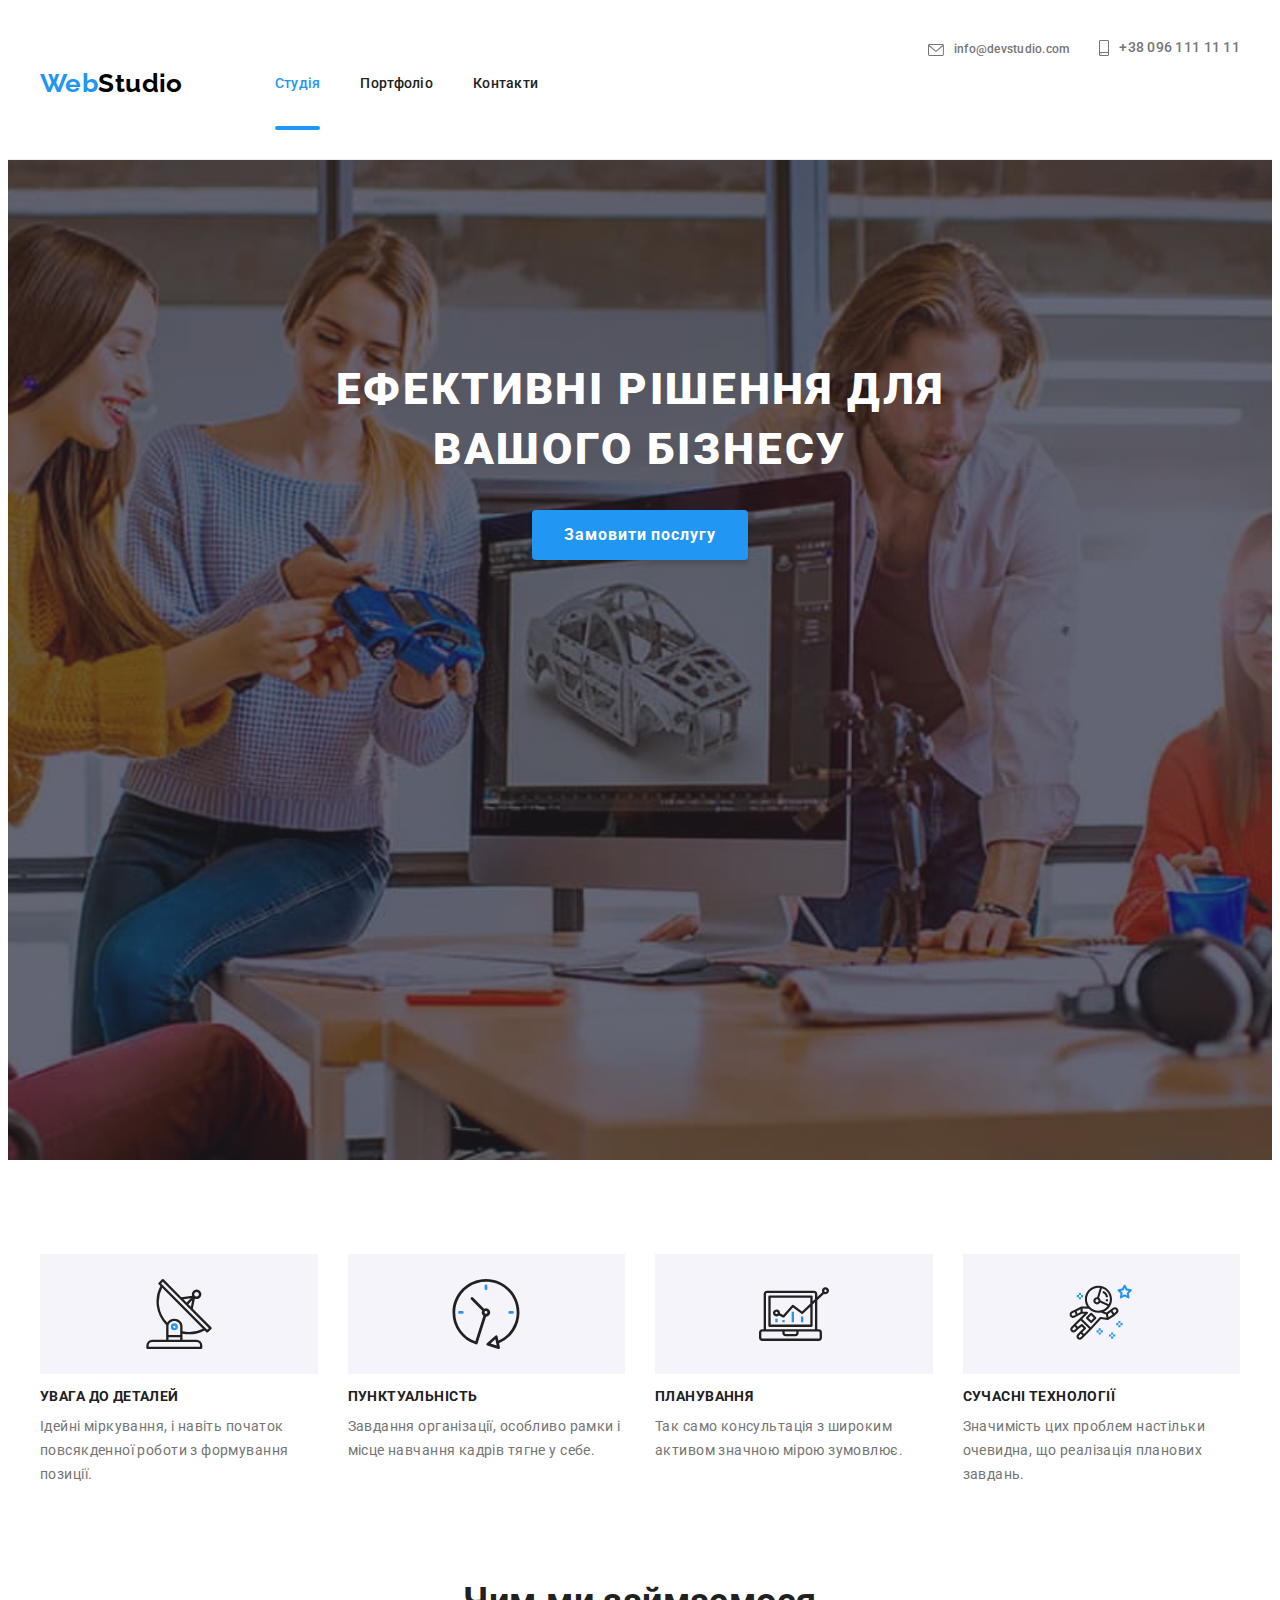
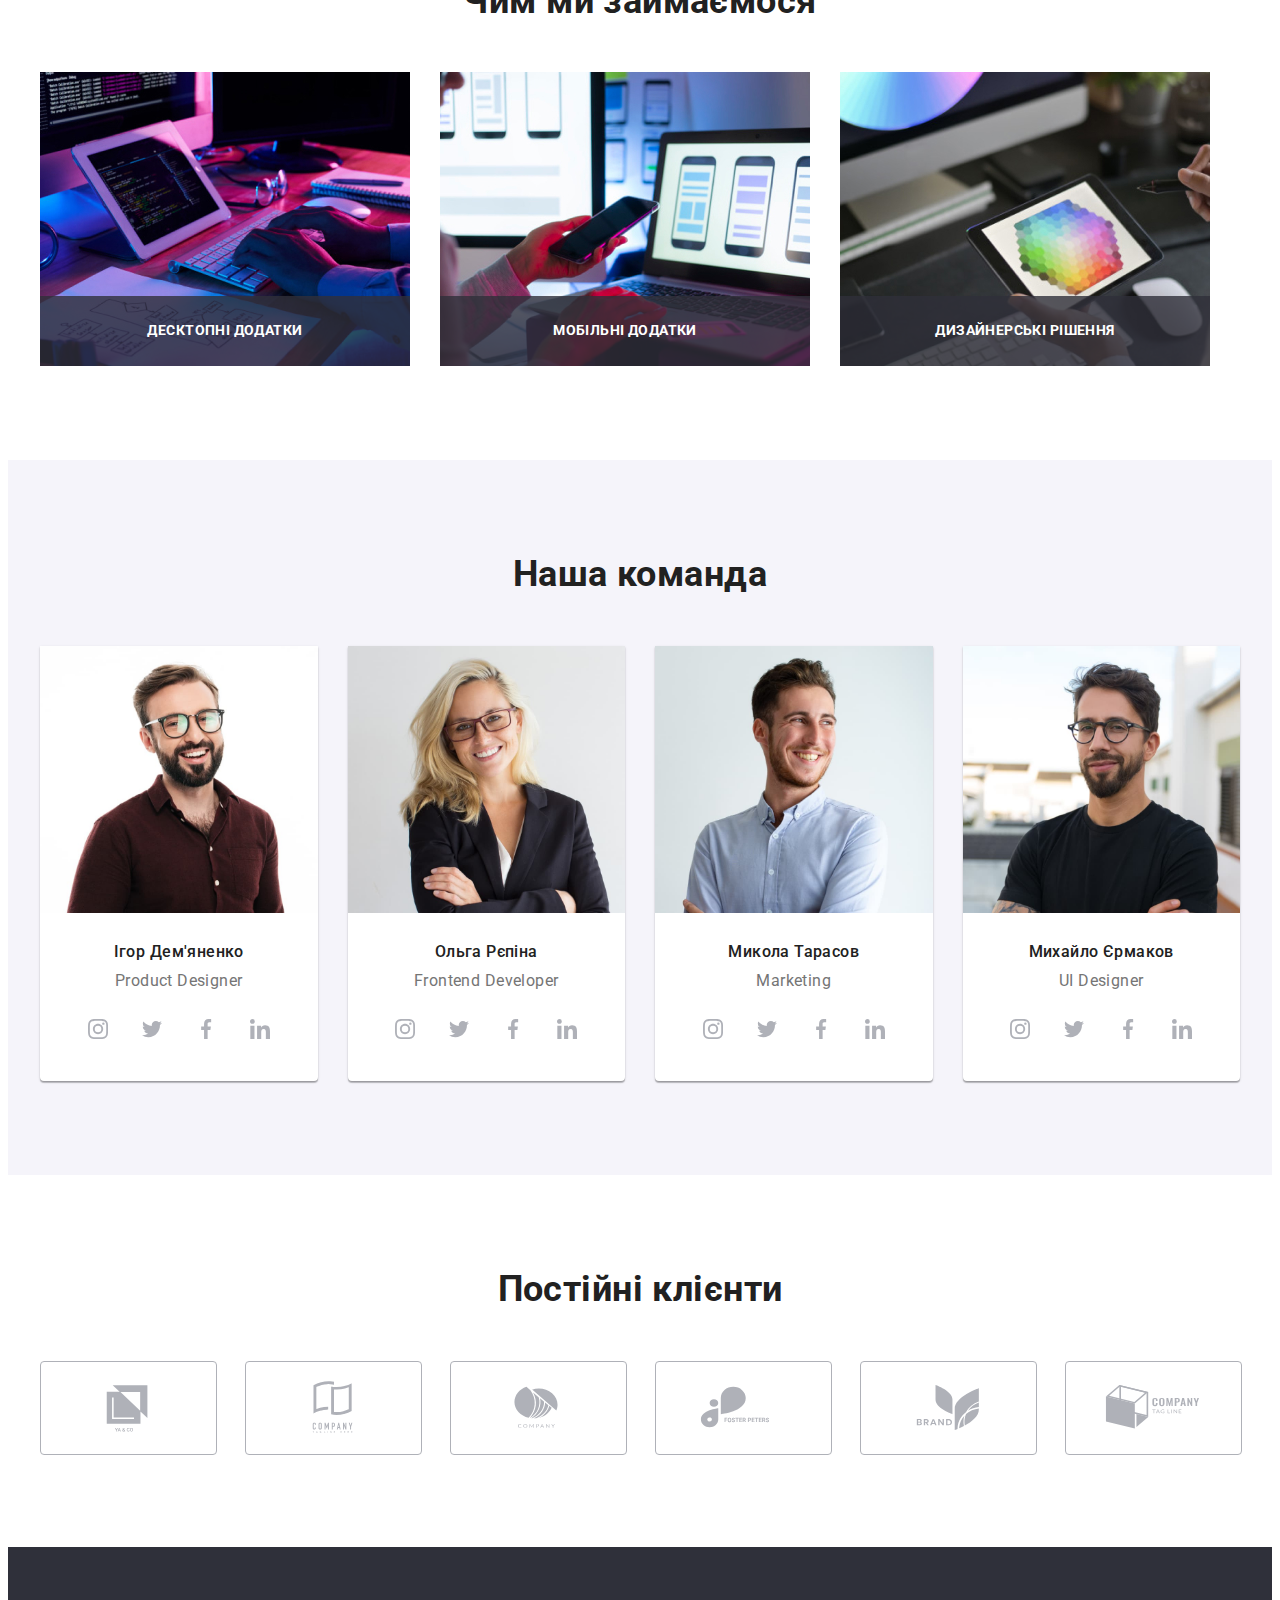
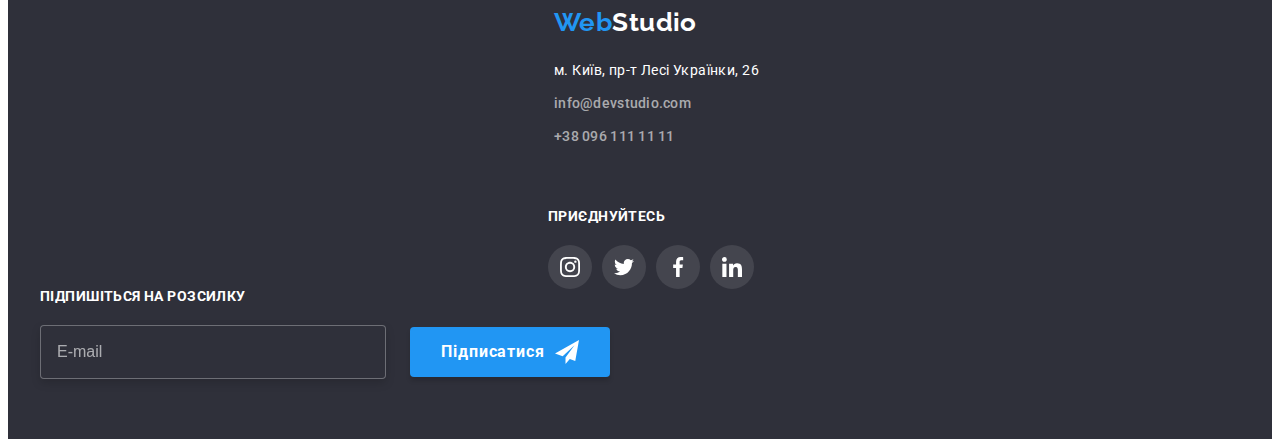
==== commit 7e11c840: "footer" ====
--- a/index.html
+++ b/index.html
@@ -533,9 +533,9 @@
     </main>
 
     <footer class="footer">
-      <div class="footer-fieil">
+      <div class="footer-fieil container">
         <div class="footer-inner">
-          <div class="footer-container container">
+          <div class="footer-container">
             <div class="footer__address">
               <div class="logo__web">
                 <a href="./index.html" class="footer__logo"
--- a/css/main.min.css
+++ b/css/main.min.css
@@ -1 +1 @@
-h1,h2,h3,p{margin:0}ul{margin:0;padding:0;list-style:none}img{width:100%}.page{letter-spacing:.03em;font-size:14px;line-height:1.71;color:var(--primery-white-color);color:var(--primary-text-color);color:var(--title-text-color);font-family:"Roboto",sans-serif}.container{margin-left:auto;margin-right:auto;width:100%;padding-left:15px;padding-right:15px}@media screen and (min-width: 480px){.container{max-width:480px}}@media screen and (min-width: 768px){.container{max-width:768px}}@media screen and (min-width: 1200px){.container{max-width:1200px}}.container-menu{margin-left:auto;margin-right:auto;width:100%}@media screen and (min-width: 480px){.container-menu{max-width:480px}}.footer-container{margin-left:auto;margin-right:auto;width:1200px;padding-left:15px;padding-right:15px;display:-webkit-box;display:-ms-flexbox;display:flex;-webkit-box-align:baseline;-ms-flex-align:baseline;align-items:baseline}.page-portfolio{letter-spacing:.03em;font-size:14px;line-height:1.71;color:var(--primery-white-color);color:var(--primary-text-color);font-family:"Roboto",sans-serif}.project-container{margin-left:auto;margin-right:auto;width:1200px;padding-left:15px;padding-right:15px;-webkit-box-pack:justify;-ms-flex-pack:justify;justify-content:space-between}:root{--primary-text-color: #212121;--title-text-color: #757575;--accent-color: #2196f3;--primery-white-color: #fff;--secondary-bd-color: #f5f4fa;--footer-color: #2f303a;--icon-color: #afb1b8;--hero-gra: linear-gradient(to right, rgba(47, 48, 58, 0.4), rgba(47, 48, 58, 0.4))}.visual-hidden{position:absolute;width:1px;height:1px;margin:1px;border:0;padding:0;white-space:nowrap;-webkit-clip-path:inset(100%);clip-path:inset(100%);clip:rect(0 0 0 0);overflow:hidden;list-style:none}.main__nav{display:-webkit-box;display:-ms-flexbox;display:flex;-webkit-box-align:center;-ms-flex-align:center;align-items:center}.header .container{display:-webkit-box;display:-ms-flexbox;display:flex}.header{border-bottom:1px solid #ececec}.logo{margin-top:16px;margin-bottom:16px}.header__logo{font-family:"Raleway",sans-serif;font-weight:700;font-size:24px;line-height:1.16;text-decoration:none;color:#000}@media screen and (min-width: 1200px){.header__logo{font-size:26px;line-height:1.19}}.header__web{font-family:"Raleway",sans-serif;font-weight:700;font-size:24px;line-height:1.16;text-decoration:none;color:var(--accent-color)}@media screen and (min-width: 1200px){.header__web{font-size:26px;line-height:1.19}}.menu-open{width:40px;height:40px;display:-webkit-box;display:-ms-flexbox;display:flex;-webkit-box-align:center;-ms-flex-align:center;align-items:center;margin-left:auto;background-color:rgba(0,0,0,0);border:none;cursor:pointer;-webkit-transition:fill 250ms cubic-bezier(0.4, 0, 0.2, 1);transition:fill 250ms cubic-bezier(0.4, 0, 0.2, 1)}.menu-open:focus{fill:var(--accent-color)}@media screen and (min-width: 768px){.menu-open{display:none}}.mob-menu{position:fixed;width:100vw;height:100%;top:0;left:0;padding-top:48px;padding-bottom:48px;z-index:5px;text-decoration:none;background-color:var(--primery-white-color)}.mob-menu>.container-menu{height:100%;display:-webkit-box;display:-ms-flexbox;display:flex;-webkit-box-orient:vertical;-webkit-box-direction:normal;-ms-flex-direction:column;flex-direction:column;-webkit-box-pack:justify;-ms-flex-pack:justify;justify-content:space-between;overflow:auto}@media screen and (min-width: 480px){.mob-menu>.container-menu{padding-left:40px}}@media screen and (min-width: 768px){.mob-menu>.container-menu{display:none}}.menu-close{margin-left:auto;cursor:pointer;font-family:inherit;display:block;position:absolute;top:10px;right:15px;width:40px;height:40px;-webkit-box-sizing:border-box;box-sizing:border-box;-webkit-box-align:center;-ms-flex-align:center;align-items:center;-webkit-box-pack:center;-ms-flex-pack:center;justify-content:center;background-color:rgba(0,0,0,0);border:none}.menu-close:focus{color:var(--accent-color)}@media screen and (min-width: 768px){.menu-close{display:none}}.menu-close .menu-open{fill:currentColor}.menu-link{text-decoration:none;font-weight:500;font-size:40px;line-height:1.17;letter-spacing:.02em;color:var(--primary-text-color)}.menu-link:focus{color:var(--accent-color)}.menu-link .current{color:var(--accent-color)}.menu-item:not(:last-child){margin-bottom:32px}.menu-mob-bottom{-webkit-box-orient:vertical;-webkit-box-direction:normal;-ms-flex-direction:column;flex-direction:column}.mob-contact{margin-bottom:64px}.menu-tel{text-decoration:none;font-weight:500;font-size:34px;line-height:1.17;letter-spacing:.02em;color:var(--accent-color)}.menu-mail{text-decoration:none;margin-bottom:64px;font-weight:500;font-size:24px;line-height:1.16;letter-spacing:.02em;color:var(--title-text-color)}.contact-item:not(:last-child){margin-bottom:32px}.menu-soc{display:-webkit-box;display:-ms-flexbox;display:flex;gap:10px;font-weight:500;font-size:18px;line-height:22px;letter-spacing:.02em;color:var(--accent-color)}.menu-soc-link{text-decoration:none;color:var(--accent-color)}.mob-soc{position:relative}.menu-soc-item{padding-right:10px;border-right:1px solid rgba(33,33,33,.2)}.nav__link{position:relative;padding:32px 0;display:block;color:var(--primary-text-color);font-weight:500;line-height:1.14;letter-spacing:.02em;text-decoration:none;-webkit-box-align:center;-ms-flex-align:center;align-items:center;-webkit-transition:color 250ms cubic-bezier(0.4, 0, 0.2, 1);transition:color 250ms cubic-bezier(0.4, 0, 0.2, 1)}.nav__link.current::after{position:absolute;content:"";display:block;left:0;bottom:-1px;width:100%;height:4px;background-color:var(--accent-color);border-radius:2px}@media screen and (min-width: 1200px){.nav__link.current::after{bottom:-6.5px}}.nav__link:hover,.nav__link:focus{color:var(--accent-color)}.current{color:var(--accent-color)}.header__site{display:none;margin-left:87px;margin-right:auto}@media screen and (min-width: 768px){.header__site{display:-webkit-box;display:-ms-flexbox;display:flex}}@media screen and (min-width: 1200px){.header__site{margin-left:92px}}.site__nav{display:-webkit-box;display:-ms-flexbox;display:flex;list-style:none}.site__nav .item:last-child{margin-right:0}.site__nav .site__item{margin-right:40px}.list__header{display:none;list-style:none;-webkit-box-align:baseline;-ms-flex-align:baseline;align-items:baseline}@media screen and (min-width: 768px){.list__header{display:-webkit-box;display:-ms-flexbox;display:flex;-webkit-box-orient:vertical;-webkit-box-direction:normal;-ms-flex-direction:column;flex-direction:column}}@media screen and (min-width: 1200px){.list__header{-webkit-box-orient:horizontal;-webkit-box-direction:normal;-ms-flex-direction:row;flex-direction:row}}.list__header .list__item+.list__item{margin-left:30px}.envelope-icon{margin-right:10px;fill:currentColor}.smartphone-icon{margin-right:10px;fill:currentColor}.header__mail{display:-webkit-inline-box;display:-ms-inline-flexbox;display:inline-flex;-webkit-box-align:center;-ms-flex-align:center;align-items:center;margin-bottom:10px;font-weight:500;font-size:12px;line-height:1.16;letter-spacing:.02em;text-decoration:none;color:var(--title-text-color);-webkit-transition:color 250ms cubic-bezier(0.4, 0, 0.2, 1);transition:color 250ms cubic-bezier(0.4, 0, 0.2, 1)}.header__mail:hover,.header__mail:focus{color:var(--accent-color)}@media screen and (min-width: 1200px){.header__mail{padding-top:32px;padding-bottom:32px}}.header__contact{display:-webkit-inline-box;display:-ms-inline-flexbox;display:inline-flex;-webkit-box-align:center;-ms-flex-align:center;align-items:center;font-weight:500;line-height:1.14;letter-spacing:.02em;text-decoration:none;color:var(--title-text-color);-webkit-transition:color 250ms cubic-bezier(0.4, 0, 0.2, 1);transition:color 250ms cubic-bezier(0.4, 0, 0.2, 1)}.header__contact:hover,.header__contact:focus{color:var(--accent-color)}@media screen and (min-width: 1200px){.header__contact{padding-top:32px;padding-bottom:32px}}.hero{max-width:100%;height:400px;margin-left:auto;margin-right:auto;background-repeat:no-repeat;background-position:center;background-size:cover;background-image:var(--hero-gra),url(../images/hero-mob.jpg);text-align:center;padding:118px 0;background-color:var(--footer-color)}@media(min-device-pixel-ratio: 2),(-webkit-min-device-pixel-ratio: 2),(min-resolution: 192dpi),(min-resolution: 2dppx){.hero{background-image:var(--hero-gra),url(../images/hero-mob-2x.jpg)}}@media screen and (min-width: 480px){.hero{background-image:var(--hero-gra),url(../images/hero-tab.jpg)}}@media screen and (min-width: 480px)and (min-device-pixel-ratio: 2),screen and (min-width: 480px)and (-webkit-min-device-pixel-ratio: 2),screen and (min-width: 480px)and (min-resolution: 192dpi),screen and (min-width: 480px)and (min-resolution: 2dppx){.hero{background-image:var(--hero-gra),url(../images/hero-tab-2x.jpg)}}@media screen and (min-width: 768px){.hero{background-image:var(--hero-gra),url(../images/hero-des.jpg)}}@media screen and (min-width: 768px)and (min-device-pixel-ratio: 2),screen and (min-width: 768px)and (-webkit-min-device-pixel-ratio: 2),screen and (min-width: 768px)and (min-resolution: 192dpi),screen and (min-width: 768px)and (min-resolution: 2dppx){.hero{background-image:var(--hero-gra),url(../images/hero-des-2x.jpg)}}@media screen and (min-width: 1200px){.hero{height:600px;padding:200px 0}}.hero__title{margin:0 auto;margin-bottom:30px;width:360px;font-weight:900;font-size:26px;line-height:1.61;text-align:center;letter-spacing:.06em;text-transform:uppercase;color:var(--primery-white-color)}@media screen and (min-width: 1200px){.hero__title{font-size:44px;line-height:1.36;width:696px}}.hero__button{font-family:inherit;padding:10px 24px;min-width:200px;height:50px;border:rgba(0,0,0,0);border-radius:4px;-webkit-box-shadow:0px 4px 4px rgba(0,0,0,.15);box-shadow:0px 4px 4px rgba(0,0,0,.15);color:var(--primery-white-color);background-color:var(--accent-color);border-color:var(--accent-color);font-weight:700;font-size:16px;line-height:1.87;margin:0;display:-webkit-box;display:-ms-flexbox;display:flex;letter-spacing:.06em;margin:0 auto;-webkit-transition:background-color 250ms cubic-bezier(0.4, 0, 0.2, 1);transition:background-color 250ms cubic-bezier(0.4, 0, 0.2, 1)}.hero__button:hover,.hero__button:focus{background-color:#188ce8}@media screen and (min-width: 1200px){.hero__button{padding:10px 32px;min-width:216px;cursor:pointer}}.section-feature{padding-top:60px;padding-bottom:60px}@media screen and (min-width: 1200px){.section-feature{padding-top:94px;padding-bottom:94px}}.section-work{display:none;padding-bottom:94px}@media screen and (min-width: 1200px){.section-work{display:block}}.section-team{background-color:var(--secondary-bd-color);padding-top:60px;padding-bottom:60px}@media screen and (min-width: 1200px){.section-team{padding-top:94px;padding-bottom:94px}}.section-client{padding-top:60px;padding-bottom:60px;background-color:var(--primery-white-color)}@media screen and (min-width: 1200px){.section-client{padding-top:94px;padding-bottom:94px}}.feature-list{list-style:none;display:-webkit-box;display:-ms-flexbox;display:flex;-ms-flex-wrap:wrap;flex-wrap:wrap;gap:30px;margin:0;padding:0}.feature-list .feature-list__item{width:100%}@media screen and (min-width: 768px){.feature-list .feature-list__item{width:calc((100% - 30px)/2)}}@media screen and (min-width: 1200px){.feature-list .feature-list__item{width:calc((100% - 90px)/4)}}.feature__icon{height:120px;margin-bottom:15px;background-color:var(--secondary-bd-color);display:-webkit-box;display:-ms-flexbox;display:flex;-webkit-box-align:center;-ms-flex-align:center;align-items:center;-webkit-box-pack:center;-ms-flex-pack:center;justify-content:center}.feature-list .title{text-align:center;margin-top:0;font-size:14px;margin-bottom:10px;font-weight:700;line-height:1.14;text-transform:uppercase;color:var(--primary-text-color)}@media screen and (min-width: 768px){.feature-list .title{text-align:left}}.work__img{list-style:none;display:-webkit-box;display:-ms-flexbox;display:flex;margin:0;padding:0}.work__img .work__item{width:370px;height:294px;margin-right:30px;-ms-flex-preferred-size:calc((100% - 60px)/3);flex-basis:calc((100% - 60px)/3)}.title__work{margin-top:0px;margin-bottom:50px;font-weight:700;font-size:36px;line-height:1.16;text-align:center;color:var(--primary-text-color)}.work__item{position:relative}.work__label{display:-webkit-box;display:-ms-flexbox;display:flex;-webkit-box-align:center;-ms-flex-align:center;align-items:center;-webkit-box-pack:center;-ms-flex-pack:center;justify-content:center;position:absolute;bottom:0;left:0;width:100%;height:70px;background-color:rgba(47,48,58,.8);font-weight:700;font-size:14px;line-height:1.14;color:var(--primery-white-color);text-transform:uppercase}.team__items{list-style:none;margin-top:50px;display:-webkit-box;display:-ms-flexbox;display:flex;-ms-flex-wrap:wrap;flex-wrap:wrap;gap:30px;margin:0;padding:0}.team__title{margin-top:0px;margin-bottom:30px;font-weight:700;font-size:28px;line-height:1.17;text-align:center;color:var(--primary-text-color)}@media screen and (min-width: 1200px){.team__title{margin-bottom:50px;font-size:36px;line-height:1.16}}.team__items .item{max-width:100%;padding-bottom:30px;background-color:var(--primery-white-color);-webkit-box-shadow:0px 1px 3px rgba(0,0,0,.12),0px 1px 1px rgba(0,0,0,.14),0px 2px 1px rgba(0,0,0,.2);box-shadow:0px 1px 3px rgba(0,0,0,.12),0px 1px 1px rgba(0,0,0,.14),0px 2px 1px rgba(0,0,0,.2);border-radius:0px 0px 4px 4px}@media screen and (min-width: 768px){.team__items .item{width:calc((100% - 30px)/2)}}@media screen and (min-width: 1200px){.team__items .item{width:calc((100% - 90px)/4)}}.team__items .title{font-weight:500;font-size:16px;line-height:1.18;text-align:center;margin-top:30px;margin-bottom:10px;color:var(--primary-text-color)}.team__items .text{font-size:16px;line-height:1.18;text-align:center;color:var(--title-text-color);margin-bottom:16px}.team__list{display:-webkit-box;display:-ms-flexbox;display:flex;-webkit-box-pack:center;-ms-flex-pack:center;justify-content:center;gap:10px}.team__item{width:44px;height:44px}.team__link{width:100%;height:100%;color:var(--icon-color);border-radius:50%;display:-webkit-box;display:-ms-flexbox;display:flex;-webkit-box-align:center;-ms-flex-align:center;align-items:center;-webkit-box-pack:center;-ms-flex-pack:center;justify-content:center;-webkit-transition:background-color 250ms cubic-bezier(0.4, 0, 0.2, 1),color 250ms cubic-bezier(0.4, 0, 0.2, 1);transition:background-color 250ms cubic-bezier(0.4, 0, 0.2, 1),color 250ms cubic-bezier(0.4, 0, 0.2, 1)}.team__link:hover,.team__link:focus{background-color:var(--accent-color);color:var(--primery-white-color)}.team__icon{fill:currentColor}.client__title{margin-top:0px;margin-bottom:30px;font-weight:700;font-size:28px;line-height:1.18;text-align:center;color:var(--primary-text-color)}@media screen and (min-width: 1200px){.client__title{font-size:36px;line-height:1.16;margin-bottom:50px}}.client{display:-webkit-box;display:-ms-flexbox;display:flex;-ms-flex-wrap:wrap;flex-wrap:wrap;gap:30px}.client__item{width:170px;height:92px}@media screen and (min-width: 480px){.client__item{width:calc((100% - 30px)/2)}}@media screen and (min-width: 768px){.client__item{width:calc((100% - 60px)/3)}}@media screen and (min-width: 1200px){.client__item{width:calc((100% - 150px)/6)}}.client__link{border:1px solid #afb1b8;color:var(--icon-color);border-radius:4px;width:100%;height:100%;display:-webkit-box;display:-ms-flexbox;display:flex;-webkit-box-align:center;-ms-flex-align:center;align-items:center;-webkit-box-pack:center;-ms-flex-pack:center;justify-content:center;-webkit-transition:border 250ms cubic-bezier(0.4, 0, 0.2, 1),color 250ms cubic-bezier(0.4, 0, 0.2, 1);transition:border 250ms cubic-bezier(0.4, 0, 0.2, 1),color 250ms cubic-bezier(0.4, 0, 0.2, 1)}.client__link:hover,.client__link:focus{border-color:var(--accent-color);color:var(--accent-color)}.client__icon{fill:currentColor}.footer{display:-webkit-box;display:-ms-flexbox;display:flex;-ms-flex-wrap:wrap;flex-wrap:wrap;padding-top:60px;padding-bottom:60px;background-color:var(--footer-color)}.footer-container{display:-webkit-box;display:-ms-flexbox;display:flex;-ms-flex-wrap:wrap;flex-wrap:wrap;text-align:center}@media screen and (min-width: 768px){.footer-container{text-align:center}}@media screen and (min-width: 1200px){.footer-container{width:231px;text-align:left}}.footer-inner{display:-webkit-box;display:-ms-flexbox;display:flex;-webkit-box-orient:vertical;-webkit-box-direction:normal;-ms-flex-direction:column;flex-direction:column;gap:60px;margin-bottom:60px;text-align:center;-webkit-box-pack:center;-ms-flex-pack:center;justify-content:center;-webkit-box-align:center;-ms-flex-align:center;align-items:center}@media screen and (min-width: 768px){.footer-inner{-webkit-box-orient:horizontal;-webkit-box-direction:normal;-ms-flex-direction:row;flex-direction:row;text-align:left;gap:165px;-webkit-box-align:baseline;-ms-flex-align:baseline;align-items:baseline}}@media screen and (min-width: 1200px){.footer-inner{gap:70px;margin-right:93px;margin-bottom:0}}.footer-field{text-align:center;display:-webkit-box;display:-ms-flexbox;display:flex;-ms-flex-wrap:wrap;flex-wrap:wrap;-webkit-box-pack:center;-ms-flex-pack:center;justify-content:center}@media screen and (min-width: 768px){.footer-field{-webkit-box-align:baseline;-ms-flex-align:baseline;align-items:baseline}}@media screen and (min-width: 1200px){.footer-field{-ms-flex-wrap:nowrap;flex-wrap:nowrap;-webkit-box-pack:justify;-ms-flex-pack:justify;justify-content:space-between}}.logo__web{margin-bottom:20px}.footer__logo{font-family:"Raleway",sans-serif;font-weight:700;font-size:24px;line-height:1.16;text-decoration:none;color:var(--primery-white-color)}@media screen and (min-width: 1200px){.footer__logo{font-size:26px;line-height:1.19}}.footer__web{font-family:"Raleway",sans-serif;font-weight:700;font-size:26px;line-height:1.19;text-decoration:none;color:var(--accent-color)}@media screen and (min-width: 1200px){.footer__web{font-size:26px;line-height:1.19}}.footer__address{margin-left:76px}.addres{-webkit-box-orient:vertical;-webkit-box-direction:normal;-ms-flex-direction:column;flex-direction:column}.list__item{list-style:none;margin:0;padding:0}.item__add{margin-bottom:9px}.footer__location{line-height:1.71;font-style:normal;font-family:"Roboto",sans-serif;color:var(--primery-white-color);text-decoration:none;-webkit-transition:color 250ms cubic-bezier(0.4, 0, 0.2, 1);transition:color 250ms cubic-bezier(0.4, 0, 0.2, 1)}.footer__location:hover,.footer__location:focus{color:var(--accent-color)}.footer__mail{font-family:"Roboto",sans-serif;font-weight:500;line-height:1.14;letter-spacing:.02em;font-style:normal;text-decoration:none;color:rgba(255,255,255,.6);-webkit-transition:color 250ms cubic-bezier(0.4, 0, 0.2, 1);transition:color 250ms cubic-bezier(0.4, 0, 0.2, 1)}.footer__mail:hover,.footer__mail:focus{color:var(--accent-color)}.footer__contact{font-weight:500;line-height:1.14;letter-spacing:.02em;font-style:normal;font-family:"Roboto",sans-serif;text-decoration:none;color:rgba(255,255,255,.6);-webkit-transition:color 250ms cubic-bezier(0.4, 0, 0.2, 1);transition:color 250ms cubic-bezier(0.4, 0, 0.2, 1)}.footer__contact:hover,.footer__contact:focus{color:var(--accent-color)}.footer__title{font-weight:700;font-size:14px;line-height:1.14;text-transform:uppercase;margin-bottom:20px;display:block;color:var(--primery-white-color)}.footer__social{text-align:center;display:-webkit-box;display:-ms-flexbox;display:flex;-webkit-box-orient:vertical;-webkit-box-direction:normal;-ms-flex-direction:column;flex-direction:column;-webkit-box-align:center;-ms-flex-align:center;align-items:center;-webkit-box-pack:center;-ms-flex-pack:center;justify-content:center}@media screen and (min-width: 768px){.footer__social{margin-left:165px}}@media screen and (min-width: 1200px){.footer__social{margin-left:70px;-webkit-box-align:start;-ms-flex-align:start;align-items:flex-start}}.social__list{display:-webkit-box;display:-ms-flexbox;display:flex;-webkit-box-pack:left;-ms-flex-pack:left;justify-content:left;gap:10px}.social__item{width:44px;height:44px}.social__link{width:100%;height:100%;background-color:rgba(255,255,255,.1);border-radius:50%;display:-webkit-box;display:-ms-flexbox;display:flex;-webkit-box-align:center;-ms-flex-align:center;align-items:center;-webkit-box-pack:center;-ms-flex-pack:center;justify-content:center;-webkit-transition:background-color 250ms cubic-bezier(0.4, 0, 0.2, 1);transition:background-color 250ms cubic-bezier(0.4, 0, 0.2, 1)}.social__link:hover,.social__link:focus{background-color:var(--accent-color)}.social-icon{fill:var(--primery-white-color)}.footer__form{width:100%;max-width:570px;display:-webkit-box;display:-ms-flexbox;display:flex;-webkit-box-orient:vertical;-webkit-box-direction:normal;-ms-flex-direction:column;flex-direction:column;-webkit-box-pack:center;-ms-flex-pack:center;justify-content:center;-webkit-box-align:center;-ms-flex-align:center;align-items:center}@media screen and (min-width: 1200px){.footer__form{-webkit-box-orient:horizontal;-webkit-box-direction:normal;-ms-flex-direction:row;flex-direction:row;gap:12px}}.email__input{width:100%;max-width:450px;height:50px;border:1px solid rgba(255,255,255,.3);-webkit-filter:drop-shadow(0px 4px 4px rgba(0, 0, 0, 0.15));filter:drop-shadow(0px 4px 4px rgba(0, 0, 0, 0.15));border-radius:4px;display:block;background-color:var(--footer-color);outline:rgba(0,0,0,0);padding-left:16px;margin-bottom:20px;font-size:16px;color:var(--primery-white-color);cursor:pointer;-webkit-transition:border 250ms cubic-bezier(0.4, 0, 0.2, 1);transition:border 250ms cubic-bezier(0.4, 0, 0.2, 1)}.email__input::-webkit-input-placeholder{font-size:16px;line-height:20px;color:rgba(255,255,255,.6)}.email__input::-moz-placeholder{font-size:16px;line-height:20px;color:rgba(255,255,255,.6)}.email__input:-ms-input-placeholder{font-size:16px;line-height:20px;color:rgba(255,255,255,.6)}.email__input::-ms-input-placeholder{font-size:16px;line-height:20px;color:rgba(255,255,255,.6)}.email__input::placeholder{font-size:16px;line-height:20px;color:rgba(255,255,255,.6)}.email__input:hover,.email__input:focus{border-color:var(--accent-color)}@media screen and (min-width: 768px){.email__input{max-width:450px}}@media screen and (min-width: 1200px){.email__input{margin-bottom:0;max-width:358px}}.subscribe__btn{font-family:inherit;margin-left:12px;padding:10px 28px;min-width:200px;height:50px;border:rgba(0,0,0,0);border-radius:4px;-webkit-box-shadow:0px 4px 4px rgba(0,0,0,.15);box-shadow:0px 4px 4px rgba(0,0,0,.15);color:var(--primery-white-color);background-color:var(--accent-color);border-color:var(--accent-color);cursor:pointer;font-weight:700;font-size:16px;line-height:1.87;letter-spacing:.06em;text-align:center;display:-webkit-box;display:-ms-flexbox;display:flex;-webkit-box-align:center;-ms-flex-align:center;align-items:center;-webkit-box-pack:center;-ms-flex-pack:center;justify-content:center;-webkit-transition:background-color 250ms cubic-bezier(0.4, 0, 0.2, 1);transition:background-color 250ms cubic-bezier(0.4, 0, 0.2, 1)}.subscribe__btn:hover,.subscribe__btn:focus{background-color:#188ce8}.modal-send__icon{margin-left:10px;fill:var(--primery-white-color)}.e-mail__footer{width:100%;display:-webkit-box;display:-ms-flexbox;display:flex;-webkit-box-orient:vertical;-webkit-box-direction:normal;-ms-flex-direction:column;flex-direction:column;-webkit-box-pack:center;-ms-flex-pack:center;justify-content:center;-webkit-box-align:center;-ms-flex-align:center;align-items:center}@media screen and (min-width: 1200px){.e-mail__footer{display:-webkit-box;display:-ms-flexbox;display:flex;-webkit-box-align:start;-ms-flex-align:start;align-items:flex-start}}.backdrop{position:fixed;top:0;width:100%;height:100%;background-color:rgba(0,0,0,.2);-webkit-transition:opacity 250ms cubic-bezier(0.4, 0, 0.2, 1),visibility 250ms cubic-bezier(0.4, 0, 0.2, 1);transition:opacity 250ms cubic-bezier(0.4, 0, 0.2, 1),visibility 250ms cubic-bezier(0.4, 0, 0.2, 1)}.modal{overflow:auto;min-width:100%;max-height:550px;background-color:var(--primery-white-color);-webkit-box-shadow:0px 1px 3px rgba(0,0,0,.12),0px 1px 1px rgba(0,0,0,.14),0px 2px 1px rgba(0,0,0,.2);box-shadow:0px 1px 3px rgba(0,0,0,.12),0px 1px 1px rgba(0,0,0,.14),0px 2px 1px rgba(0,0,0,.2);border-radius:4px;position:absolute;top:50%;left:50%;-webkit-transform:translate(-50%, -50%) scale(1);transform:translate(-50%, -50%) scale(1);-webkit-transition:-webkit-transform 250ms cubic-bezier(0.4, 0, 0.2, 1);transition:-webkit-transform 250ms cubic-bezier(0.4, 0, 0.2, 1);transition:transform 250ms cubic-bezier(0.4, 0, 0.2, 1);transition:transform 250ms cubic-bezier(0.4, 0, 0.2, 1), -webkit-transform 250ms cubic-bezier(0.4, 0, 0.2, 1);padding:25px}@media screen and (min-width: 480px){.modal{min-width:450px;max-height:609px;padding:40px}}@media screen and (min-width: 1200px){.modal{width:528px;min-height:581px}}.backdrop.is-hidden .modal{-webkit-transform:translate(-50%, -50%) scale(0);transform:translate(-50%, -50%) scale(0)}.modal-close{position:absolute;right:8px;top:8px;width:30px;height:30px;background-color:var(--primery-white-color);border:1px solid rgba(0,0,0,.1);border-radius:50%;color:#000;display:-webkit-box;display:-ms-flexbox;display:flex;-webkit-box-align:center;-ms-flex-align:center;align-items:center;-webkit-box-pack:center;-ms-flex-pack:center;justify-content:center;cursor:pointer;-webkit-transition:color 250ms cubic-bezier(0.4, 0, 0.2, 1);transition:color 250ms cubic-bezier(0.4, 0, 0.2, 1)}.modal-close:hover,.modal-close:focus{color:var(--accent-color)}.modal-close-icon:hover,.modal-close-icon:focus{fill:currentColor}.modal-title{text-align:center;font-weight:700;font-size:20px;line-height:.86;margin-bottom:12px;letter-spacing:.03em;color:var(--primary-text-color)}.input-wrapper{position:relative;margin-bottom:10px}.modal-input{width:100%;height:40px;border:1px solid rgba(33,33,33,.2);border-radius:4px;outline:rgba(0,0,0,0);padding-left:42px;font-size:14px;color:var(--primary-text-color);cursor:pointer;-webkit-transition:border 250ms cubic-bezier(0.4, 0, 0.2, 1);transition:border 250ms cubic-bezier(0.4, 0, 0.2, 1)}.modal-input:hover,.modal-input:focus{border-color:var(--accent-color)}.modal-input::-webkit-input-placeholder{font-size:12px;color:var(--primary-text-color)}.modal-input::-moz-placeholder{font-size:12px;color:var(--primary-text-color)}.modal-input:-ms-input-placeholder{font-size:12px;color:var(--primary-text-color)}.modal-input::-ms-input-placeholder{font-size:12px;color:var(--primary-text-color)}.modal-input::placeholder{font-size:12px;color:var(--primary-text-color)}.modal-icon{position:absolute;left:12px;top:50%;-webkit-transform:translateY(-50%);transform:translateY(-50%);color:var(--primary-text-color);fill:currentColor;-webkit-transition:fill 250ms cubic-bezier(0.4, 0, 0.2, 1);transition:fill 250ms cubic-bezier(0.4, 0, 0.2, 1)}.modal-input:hover+.modal-icon{fill:var(--accent-color)}.modal-input:focus+.modal-icon{fill:var(--accent-color)}.modal-comment{width:100%;height:120px;border:1px solid rgba(33,33,33,.2);border-radius:4px;padding:12px 16px;font-size:14px;color:var(--primary-text-color);resize:none;cursor:pointer;outline:none;-webkit-transition:border 250ms cubic-bezier(0.4, 0, 0.2, 1);transition:border 250ms cubic-bezier(0.4, 0, 0.2, 1)}.modal-comment:hover,.modal-commentfocus{border-color:var(--accent-color)}.modal-comment::-webkit-input-placeholder{font-size:12px;line-height:.87;letter-spacing:.01em;color:rgba(117,117,117,.5)}.modal-comment::-moz-placeholder{font-size:12px;line-height:.87;letter-spacing:.01em;color:rgba(117,117,117,.5)}.modal-comment:-ms-input-placeholder{font-size:12px;line-height:.87;letter-spacing:.01em;color:rgba(117,117,117,.5)}.modal-comment::-ms-input-placeholder{font-size:12px;line-height:.87;letter-spacing:.01em;color:rgba(117,117,117,.5)}.modal-comment::placeholder{font-size:12px;line-height:.87;letter-spacing:.01em;color:rgba(117,117,117,.5)}.input-label{display:inline-block;position:relative;font-size:12px;line-height:1.16;letter-spacing:.01em;color:var(--title-text-color);margin-bottom:4px}.modal-policy{display:-webkit-box;display:-ms-flexbox;display:flex;-webkit-box-align:center;-ms-flex-align:center;align-items:center;-webkit-box-pack:center;-ms-flex-pack:center;justify-content:center}.check-text{font-size:14px;line-height:1.71;color:var(--title-text-color);display:-webkit-box;display:-ms-flexbox;display:flex;-webkit-box-align:center;-ms-flex-align:center;align-items:center}.check-text span{width:16px;height:15px;border:2px solid var(--primary-text-color);border-radius:2px;margin-right:7px;display:-webkit-box;display:-ms-flexbox;display:flex;-webkit-box-align:center;-ms-flex-align:center;align-items:center;-webkit-box-pack:center;-ms-flex-pack:center;justify-content:center;fill:rgba(0,0,0,0);-webkit-transition:border 250ms cubic-bezier(0.4, 0, 0.2, 1),background-color 250ms cubic-bezier(0.4, 0, 0.2, 1),fill 250ms cubic-bezier(0.4, 0, 0.2, 1);transition:border 250ms cubic-bezier(0.4, 0, 0.2, 1),background-color 250ms cubic-bezier(0.4, 0, 0.2, 1),fill 250ms cubic-bezier(0.4, 0, 0.2, 1)}.modal-check:checked+.check-text span{background-color:var(--accent-color);border:2px solid var(--accent-color);fill:var(--primery-white-color)}.modal-policy{margin-top:20px;margin-bottom:30px}.policy-link{display:block;margin-left:6px;color:var(--accent-color);position:relative;text-decoration:none}.policy-link::after{position:absolute;content:"";display:block;bottom:4px;width:100%;height:1px;background-color:var(--accent-color);border-radius:0px}.submit-button{font-family:inherit;padding:10px 52px;min-width:200px;height:50px;border:rgba(0,0,0,0);border-radius:4px;-webkit-box-shadow:0px 4px 4px rgba(0,0,0,.15);box-shadow:0px 4px 4px rgba(0,0,0,.15);color:var(--primery-white-color);background-color:var(--accent-color);border-color:var(--accent-color);cursor:pointer;font-weight:700;font-size:16px;line-height:1.87;letter-spacing:.06em;text-align:center;display:block;margin:0 auto;-webkit-box-align:center;-ms-flex-align:center;align-items:center;-webkit-box-pack:center;-ms-flex-pack:center;justify-content:center;-webkit-transition:background-color 250ms cubic-bezier(0.4, 0, 0.2, 1);transition:background-color 250ms cubic-bezier(0.4, 0, 0.2, 1)}.submit-button:hover,.submit-button:focus{background-color:#188ce8}.is-hidden{opacity:0;visibility:hidden;pointer-events:none}.filter{list-style:none;text-align:center;display:-webkit-box;display:-ms-flexbox;display:flex;-webkit-box-pack:center;-ms-flex-pack:center;justify-content:center;margin-bottom:50px}.filter .item+.item{margin-left:8px}.button-filter{font-family:inherit;font-weight:500;font-size:16px;line-height:26px;padding:6px 22px;text-align:center;color:var(--primary-text-color);background-color:var(--secondary-bd-color);border:none;border-radius:4px;cursor:pointer;-webkit-transition:background-color 250ms cubic-bezier(0.4, 0, 0.2, 1),color 250ms cubic-bezier(0.4, 0, 0.2, 1),-webkit-box-shadow 250ms cubic-bezier(0.4, 0, 0.2, 1);transition:background-color 250ms cubic-bezier(0.4, 0, 0.2, 1),color 250ms cubic-bezier(0.4, 0, 0.2, 1),-webkit-box-shadow 250ms cubic-bezier(0.4, 0, 0.2, 1);transition:background-color 250ms cubic-bezier(0.4, 0, 0.2, 1),color 250ms cubic-bezier(0.4, 0, 0.2, 1),box-shadow 250ms cubic-bezier(0.4, 0, 0.2, 1);transition:background-color 250ms cubic-bezier(0.4, 0, 0.2, 1),color 250ms cubic-bezier(0.4, 0, 0.2, 1),box-shadow 250ms cubic-bezier(0.4, 0, 0.2, 1),-webkit-box-shadow 250ms cubic-bezier(0.4, 0, 0.2, 1)}.button-filter:hover,.button-filter:focus{color:var(--primery-white-color);background-color:var(--accent-color);-webkit-box-shadow:0px 3px 1px rgba(0,0,0,.1),0px 1px 2px rgba(0,0,0,.08),0px 2px 2px rgba(0,0,0,.12);box-shadow:0px 3px 1px rgba(0,0,0,.1),0px 1px 2px rgba(0,0,0,.08),0px 2px 2px rgba(0,0,0,.12)}.project{margin:0;padding:0;list-style:none;display:-webkit-box;display:-ms-flexbox;display:flex;-ms-flex-wrap:wrap;flex-wrap:wrap;gap:30px}.project-item-text{position:relative;overflow:hidden}.project-top-text{position:absolute;top:0;background-color:rgba(33,150,243,.9);color:var(--primery-white-color);font-weight:400;font-size:18px;line-height:1.55;padding:63px 24px;height:100%;-webkit-transform:translateY(100%);transform:translateY(100%);-webkit-transition:-webkit-transform 250ms cubic-bezier(0.4, 0, 0.2, 1);transition:-webkit-transform 250ms cubic-bezier(0.4, 0, 0.2, 1);transition:transform 250ms cubic-bezier(0.4, 0, 0.2, 1);transition:transform 250ms cubic-bezier(0.4, 0, 0.2, 1), -webkit-transform 250ms cubic-bezier(0.4, 0, 0.2, 1);overflow:auto}.project-element:hover .project-top-text{-webkit-transform:translateY(0);transform:translateY(0)}.project-title-text{padding:20px 24px;border:1px solid #eee;border-top:0}.item-img{display:block;max-width:100%;height:auto}.project-link{text-decoration:none;display:block;-webkit-transition:-webkit-box-shadow 250ms cubic-bezier(0.4, 0, 0.2, 1);transition:-webkit-box-shadow 250ms cubic-bezier(0.4, 0, 0.2, 1);transition:box-shadow 250ms cubic-bezier(0.4, 0, 0.2, 1);transition:box-shadow 250ms cubic-bezier(0.4, 0, 0.2, 1), -webkit-box-shadow 250ms cubic-bezier(0.4, 0, 0.2, 1)}.project-link:hover{-webkit-box-shadow:0px 1px 1px rgba(0,0,0,.12),0px 4px 4px rgba(0,0,0,.06),1px 4px 6px rgba(0,0,0,.16);box-shadow:0px 1px 1px rgba(0,0,0,.12),0px 4px 4px rgba(0,0,0,.06),1px 4px 6px rgba(0,0,0,.16)}.project-title{font-weight:700;font-size:18px;line-height:2;letter-spacing:.06em;color:var(--primary-text-color)}.project-text{margin:0;margin-top:4px;font-size:16px;line-height:1.87;letter-spacing:.03em;color:var(--title-text-color)}/*# sourceMappingURL=main.min.css.map */+h1,h2,h3,p{margin:0}ul{margin:0;padding:0;list-style:none}img{display:block;height:auto;max-width:100%;width:100%}.page{letter-spacing:.03em;font-size:14px;line-height:1.71;color:var(--primery-white-color);color:var(--primary-text-color);color:var(--title-text-color);font-family:"Roboto",sans-serif}.container{margin-left:auto;margin-right:auto;width:100%;padding-left:15px;padding-right:15px}@media screen and (min-width: 480px){.container{max-width:480px}}@media screen and (min-width: 768px){.container{max-width:768px}}@media screen and (min-width: 1200px){.container{max-width:1200px}}.container-menu{margin-left:auto;margin-right:auto;width:100%}@media screen and (min-width: 480px){.container-menu{max-width:480px}}.footer-container{margin-left:auto;margin-right:auto;width:1200px;padding-left:15px;padding-right:15px;display:-webkit-box;display:-ms-flexbox;display:flex;-webkit-box-align:baseline;-ms-flex-align:baseline;align-items:baseline}.page-portfolio{letter-spacing:.03em;font-size:14px;line-height:1.71;color:var(--primery-white-color);color:var(--primary-text-color);font-family:"Roboto",sans-serif}.project-container{margin-left:auto;margin-right:auto;width:100%;padding-top:60px;padding-bottom:60px;padding-left:15px;padding-right:15px}:root{--primary-text-color: #212121;--title-text-color: #757575;--accent-color: #2196f3;--primery-white-color: #fff;--secondary-bd-color: #f5f4fa;--footer-color: #2f303a;--icon-color: #afb1b8;--hero-gra: linear-gradient(to right, rgba(47, 48, 58, 0.4), rgba(47, 48, 58, 0.4))}.visual-hidden{position:absolute;width:1px;height:1px;margin:1px;border:0;padding:0;white-space:nowrap;-webkit-clip-path:inset(100%);clip-path:inset(100%);clip:rect(0 0 0 0);overflow:hidden;list-style:none}.main__nav{display:-webkit-box;display:-ms-flexbox;display:flex;-webkit-box-align:center;-ms-flex-align:center;align-items:center}.header .container{display:-webkit-box;display:-ms-flexbox;display:flex}.header{border-bottom:1px solid #ececec}.logo{margin-top:16px;margin-bottom:16px}.header__logo{font-family:"Raleway",sans-serif;font-weight:700;font-size:24px;line-height:1.16;text-decoration:none;color:#000}@media screen and (min-width: 1200px){.header__logo{font-size:26px;line-height:1.19}}.header__web{font-family:"Raleway",sans-serif;font-weight:700;font-size:24px;line-height:1.16;text-decoration:none;color:var(--accent-color)}@media screen and (min-width: 1200px){.header__web{font-size:26px;line-height:1.19}}.menu-open{width:40px;height:40px;display:-webkit-box;display:-ms-flexbox;display:flex;-webkit-box-align:center;-ms-flex-align:center;align-items:center;margin-left:auto;background-color:rgba(0,0,0,0);border:none;cursor:pointer;-webkit-transition:fill 250ms cubic-bezier(0.4, 0, 0.2, 1);transition:fill 250ms cubic-bezier(0.4, 0, 0.2, 1)}.menu-open:focus{fill:var(--accent-color)}@media screen and (min-width: 768px){.menu-open{display:none}}.mob-menu{position:fixed;width:100vw;height:100%;top:0;left:0;padding-top:48px;padding-bottom:48px;z-index:5px;text-decoration:none;background-color:var(--primery-white-color)}.mob-menu>.container-menu{height:100%;display:-webkit-box;display:-ms-flexbox;display:flex;-webkit-box-orient:vertical;-webkit-box-direction:normal;-ms-flex-direction:column;flex-direction:column;-webkit-box-pack:justify;-ms-flex-pack:justify;justify-content:space-between;overflow:auto}@media screen and (min-width: 480px){.mob-menu>.container-menu{padding-left:40px}}@media screen and (min-width: 768px){.mob-menu>.container-menu{display:none}}.menu-close{margin-left:auto;cursor:pointer;font-family:inherit;display:block;position:absolute;top:10px;right:15px;width:40px;height:40px;-webkit-box-sizing:border-box;box-sizing:border-box;-webkit-box-align:center;-ms-flex-align:center;align-items:center;-webkit-box-pack:center;-ms-flex-pack:center;justify-content:center;background-color:rgba(0,0,0,0);border:none}.menu-close:focus{color:var(--accent-color)}@media screen and (min-width: 768px){.menu-close{display:none}}.menu-close .menu-open{fill:currentColor}.menu-link{text-decoration:none;font-weight:500;font-size:40px;line-height:1.17;letter-spacing:.02em;color:var(--primary-text-color)}.menu-link:focus{color:var(--accent-color)}.menu-link .current{color:var(--accent-color)}.menu-item:not(:last-child){margin-bottom:32px}.menu-mob-bottom{-webkit-box-orient:vertical;-webkit-box-direction:normal;-ms-flex-direction:column;flex-direction:column}.mob-contact{margin-bottom:64px}.menu-tel{text-decoration:none;font-weight:500;font-size:34px;line-height:1.17;letter-spacing:.02em;color:var(--accent-color)}.menu-mail{text-decoration:none;margin-bottom:64px;font-weight:500;font-size:24px;line-height:1.16;letter-spacing:.02em;color:var(--title-text-color)}.contact-item:not(:last-child){margin-bottom:32px}.menu-soc{display:-webkit-box;display:-ms-flexbox;display:flex;gap:10px;font-weight:500;font-size:18px;line-height:22px;letter-spacing:.02em;color:var(--accent-color)}.menu-soc-link{text-decoration:none;color:var(--accent-color)}.mob-soc{position:relative}.menu-soc-item{padding-right:10px;border-right:1px solid rgba(33,33,33,.2)}.nav__link{position:relative;padding:32px 0;display:block;color:var(--primary-text-color);font-weight:500;line-height:1.14;letter-spacing:.02em;text-decoration:none;-webkit-box-align:center;-ms-flex-align:center;align-items:center;-webkit-transition:color 250ms cubic-bezier(0.4, 0, 0.2, 1);transition:color 250ms cubic-bezier(0.4, 0, 0.2, 1)}.nav__link.current::after{position:absolute;content:"";display:block;left:0;bottom:-1px;width:100%;height:4px;background-color:var(--accent-color);border-radius:2px}@media screen and (min-width: 1200px){.nav__link.current::after{bottom:-6.5px}}.nav__link:hover,.nav__link:focus{color:var(--accent-color)}.current{color:var(--accent-color)}.header__site{display:none;margin-left:87px;margin-right:auto}@media screen and (min-width: 768px){.header__site{display:-webkit-box;display:-ms-flexbox;display:flex}}@media screen and (min-width: 1200px){.header__site{margin-left:92px}}.site__nav{display:-webkit-box;display:-ms-flexbox;display:flex;list-style:none}.site__nav .item:last-child{margin-right:0}.site__nav .site__item{margin-right:40px}.list__header{display:none;list-style:none;-webkit-box-align:baseline;-ms-flex-align:baseline;align-items:baseline}@media screen and (min-width: 768px){.list__header{display:-webkit-box;display:-ms-flexbox;display:flex;-webkit-box-orient:vertical;-webkit-box-direction:normal;-ms-flex-direction:column;flex-direction:column}}@media screen and (min-width: 1200px){.list__header{-webkit-box-orient:horizontal;-webkit-box-direction:normal;-ms-flex-direction:row;flex-direction:row}}.list__header .list__item+.list__item{margin-left:30px}.envelope-icon{margin-right:10px;fill:currentColor}.smartphone-icon{margin-right:10px;fill:currentColor}.header__mail{display:-webkit-inline-box;display:-ms-inline-flexbox;display:inline-flex;-webkit-box-align:center;-ms-flex-align:center;align-items:center;margin-bottom:10px;font-weight:500;font-size:12px;line-height:1.16;letter-spacing:.02em;text-decoration:none;color:var(--title-text-color);-webkit-transition:color 250ms cubic-bezier(0.4, 0, 0.2, 1);transition:color 250ms cubic-bezier(0.4, 0, 0.2, 1)}.header__mail:hover,.header__mail:focus{color:var(--accent-color)}@media screen and (min-width: 1200px){.header__mail{padding-top:32px;padding-bottom:32px}}.header__contact{display:-webkit-inline-box;display:-ms-inline-flexbox;display:inline-flex;-webkit-box-align:center;-ms-flex-align:center;align-items:center;font-weight:500;line-height:1.14;letter-spacing:.02em;text-decoration:none;color:var(--title-text-color);-webkit-transition:color 250ms cubic-bezier(0.4, 0, 0.2, 1);transition:color 250ms cubic-bezier(0.4, 0, 0.2, 1)}.header__contact:hover,.header__contact:focus{color:var(--accent-color)}@media screen and (min-width: 1200px){.header__contact{padding-top:32px;padding-bottom:32px}}.hero{max-width:100%;height:400px;margin-left:auto;margin-right:auto;background-repeat:no-repeat;background-position:center;background-size:cover;background-image:var(--hero-gra),url(../images/hero-mob.jpg);text-align:center;padding:118px 0;background-color:var(--footer-color)}@media(min-device-pixel-ratio: 2),(-webkit-min-device-pixel-ratio: 2),(min-resolution: 192dpi),(min-resolution: 2dppx){.hero{background-image:var(--hero-gra),url(../images/hero-mob-2x.jpg)}}@media screen and (min-width: 480px){.hero{background-image:var(--hero-gra),url(../images/hero-tab.jpg)}}@media screen and (min-width: 480px)and (min-device-pixel-ratio: 2),screen and (min-width: 480px)and (-webkit-min-device-pixel-ratio: 2),screen and (min-width: 480px)and (min-resolution: 192dpi),screen and (min-width: 480px)and (min-resolution: 2dppx){.hero{background-image:var(--hero-gra),url(../images/hero-tab-2x.jpg)}}@media screen and (min-width: 768px){.hero{background-image:var(--hero-gra),url(../images/hero-des.jpg)}}@media screen and (min-width: 768px)and (min-device-pixel-ratio: 2),screen and (min-width: 768px)and (-webkit-min-device-pixel-ratio: 2),screen and (min-width: 768px)and (min-resolution: 192dpi),screen and (min-width: 768px)and (min-resolution: 2dppx){.hero{background-image:var(--hero-gra),url(../images/hero-des-2x.jpg)}}@media screen and (min-width: 1200px){.hero{height:600px;padding:200px 0}}.hero__title{margin:0 auto;margin-bottom:30px;width:360px;font-weight:900;font-size:26px;line-height:1.61;text-align:center;letter-spacing:.06em;text-transform:uppercase;color:var(--primery-white-color)}@media screen and (min-width: 1200px){.hero__title{font-size:44px;line-height:1.36;width:696px}}.hero__button{font-family:inherit;padding:10px 24px;min-width:200px;height:50px;border:rgba(0,0,0,0);border-radius:4px;-webkit-box-shadow:0px 4px 4px rgba(0,0,0,.15);box-shadow:0px 4px 4px rgba(0,0,0,.15);color:var(--primery-white-color);background-color:var(--accent-color);border-color:var(--accent-color);font-weight:700;font-size:16px;line-height:1.87;margin:0;display:-webkit-box;display:-ms-flexbox;display:flex;letter-spacing:.06em;margin:0 auto;-webkit-transition:background-color 250ms cubic-bezier(0.4, 0, 0.2, 1);transition:background-color 250ms cubic-bezier(0.4, 0, 0.2, 1)}.hero__button:hover,.hero__button:focus{background-color:#188ce8}@media screen and (min-width: 1200px){.hero__button{padding:10px 32px;min-width:216px;cursor:pointer}}.section-feature{padding-top:60px;padding-bottom:60px}@media screen and (min-width: 1200px){.section-feature{padding-top:94px;padding-bottom:94px}}.section-work{display:none;padding-bottom:94px}@media screen and (min-width: 1200px){.section-work{display:block}}.section-team{background-color:var(--secondary-bd-color);padding-top:60px;padding-bottom:60px}@media screen and (min-width: 1200px){.section-team{padding-top:94px;padding-bottom:94px}}.section-client{padding-top:60px;padding-bottom:60px;background-color:var(--primery-white-color)}@media screen and (min-width: 1200px){.section-client{padding-top:94px;padding-bottom:94px}}.feature-list{list-style:none;display:-webkit-box;display:-ms-flexbox;display:flex;-ms-flex-wrap:wrap;flex-wrap:wrap;gap:30px;margin:0;padding:0}.feature-list .feature-list__item{width:100%}@media screen and (min-width: 768px){.feature-list .feature-list__item{width:calc((100% - 30px)/2)}}@media screen and (min-width: 1200px){.feature-list .feature-list__item{width:calc((100% - 90px)/4)}}.feature__icon{height:120px;margin-bottom:15px;background-color:var(--secondary-bd-color);display:-webkit-box;display:-ms-flexbox;display:flex;-webkit-box-align:center;-ms-flex-align:center;align-items:center;-webkit-box-pack:center;-ms-flex-pack:center;justify-content:center}.feature-list .title{text-align:center;margin-top:0;font-size:14px;margin-bottom:10px;font-weight:700;line-height:1.14;text-transform:uppercase;color:var(--primary-text-color)}@media screen and (min-width: 768px){.feature-list .title{text-align:left}}.work__img{list-style:none;display:-webkit-box;display:-ms-flexbox;display:flex;margin:0;padding:0}.work__img .work__item{width:370px;height:294px;margin-right:30px;-ms-flex-preferred-size:calc((100% - 60px)/3);flex-basis:calc((100% - 60px)/3)}.title__work{margin-top:0px;margin-bottom:50px;font-weight:700;font-size:36px;line-height:1.16;text-align:center;color:var(--primary-text-color)}.work__item{position:relative}.work__label{display:-webkit-box;display:-ms-flexbox;display:flex;-webkit-box-align:center;-ms-flex-align:center;align-items:center;-webkit-box-pack:center;-ms-flex-pack:center;justify-content:center;position:absolute;bottom:0;left:0;width:100%;height:70px;background-color:rgba(47,48,58,.8);font-weight:700;font-size:14px;line-height:1.14;color:var(--primery-white-color);text-transform:uppercase}.team__items{list-style:none;margin-top:50px;display:-webkit-box;display:-ms-flexbox;display:flex;-ms-flex-wrap:wrap;flex-wrap:wrap;gap:30px;margin:0;padding:0}.team__title{margin-top:0px;margin-bottom:30px;font-weight:700;font-size:28px;line-height:1.17;text-align:center;color:var(--primary-text-color)}@media screen and (min-width: 1200px){.team__title{margin-bottom:50px;font-size:36px;line-height:1.16}}.team__items .item{max-width:100%;padding-bottom:30px;background-color:var(--primery-white-color);-webkit-box-shadow:0px 1px 3px rgba(0,0,0,.12),0px 1px 1px rgba(0,0,0,.14),0px 2px 1px rgba(0,0,0,.2);box-shadow:0px 1px 3px rgba(0,0,0,.12),0px 1px 1px rgba(0,0,0,.14),0px 2px 1px rgba(0,0,0,.2);border-radius:0px 0px 4px 4px}@media screen and (min-width: 768px){.team__items .item{width:calc((100% - 30px)/2)}}@media screen and (min-width: 1200px){.team__items .item{width:calc((100% - 90px)/4)}}.team__items .title{font-weight:500;font-size:16px;line-height:1.18;text-align:center;margin-top:30px;margin-bottom:10px;color:var(--primary-text-color)}.team__items .text{font-size:16px;line-height:1.18;text-align:center;color:var(--title-text-color);margin-bottom:16px}.team__list{display:-webkit-box;display:-ms-flexbox;display:flex;-webkit-box-pack:center;-ms-flex-pack:center;justify-content:center;gap:10px}.team__item{width:44px;height:44px}.team__link{width:100%;height:100%;color:var(--icon-color);border-radius:50%;display:-webkit-box;display:-ms-flexbox;display:flex;-webkit-box-align:center;-ms-flex-align:center;align-items:center;-webkit-box-pack:center;-ms-flex-pack:center;justify-content:center;-webkit-transition:background-color 250ms cubic-bezier(0.4, 0, 0.2, 1),color 250ms cubic-bezier(0.4, 0, 0.2, 1);transition:background-color 250ms cubic-bezier(0.4, 0, 0.2, 1),color 250ms cubic-bezier(0.4, 0, 0.2, 1)}.team__link:hover,.team__link:focus{background-color:var(--accent-color);color:var(--primery-white-color)}.team__icon{fill:currentColor}.client__title{margin-top:0px;margin-bottom:30px;font-weight:700;font-size:28px;line-height:1.18;text-align:center;color:var(--primary-text-color)}@media screen and (min-width: 1200px){.client__title{font-size:36px;line-height:1.16;margin-bottom:50px}}.client{display:-webkit-box;display:-ms-flexbox;display:flex;-ms-flex-wrap:wrap;flex-wrap:wrap;gap:30px}.client__item{width:170px;height:92px}@media screen and (min-width: 480px){.client__item{width:calc((100% - 30px)/2)}}@media screen and (min-width: 768px){.client__item{width:calc((100% - 60px)/3)}}@media screen and (min-width: 1200px){.client__item{width:calc((100% - 150px)/6)}}.client__link{border:1px solid #afb1b8;color:var(--icon-color);border-radius:4px;width:100%;height:100%;display:-webkit-box;display:-ms-flexbox;display:flex;-webkit-box-align:center;-ms-flex-align:center;align-items:center;-webkit-box-pack:center;-ms-flex-pack:center;justify-content:center;-webkit-transition:border 250ms cubic-bezier(0.4, 0, 0.2, 1),color 250ms cubic-bezier(0.4, 0, 0.2, 1);transition:border 250ms cubic-bezier(0.4, 0, 0.2, 1),color 250ms cubic-bezier(0.4, 0, 0.2, 1)}.client__link:hover,.client__link:focus{border-color:var(--accent-color);color:var(--accent-color)}.client__icon{fill:currentColor}.footer{display:-webkit-box;display:-ms-flexbox;display:flex;-ms-flex-wrap:wrap;flex-wrap:wrap;padding-top:60px;padding-bottom:60px;background-color:var(--footer-color)}.footer-container{display:-webkit-box;display:-ms-flexbox;display:flex;-ms-flex-wrap:wrap;flex-wrap:wrap;text-align:center}@media screen and (min-width: 768px){.footer-container{text-align:center}}@media screen and (min-width: 1200px){.footer-container{width:231px;text-align:left}}.footer-inner{display:-webkit-box;display:-ms-flexbox;display:flex;-webkit-box-orient:vertical;-webkit-box-direction:normal;-ms-flex-direction:column;flex-direction:column;gap:60px;margin-bottom:60px;text-align:center;-webkit-box-pack:center;-ms-flex-pack:center;justify-content:center;-webkit-box-align:center;-ms-flex-align:center;align-items:center}@media screen and (min-width: 768px){.footer-inner{-webkit-box-orient:horizontal;-webkit-box-direction:normal;-ms-flex-direction:row;flex-direction:row;text-align:left;gap:165px;-webkit-box-align:baseline;-ms-flex-align:baseline;align-items:baseline}}@media screen and (min-width: 1200px){.footer-inner{gap:70px;margin-right:93px;margin-bottom:0}}.footer-field{text-align:center;display:-webkit-box;display:-ms-flexbox;display:flex;-ms-flex-wrap:wrap;flex-wrap:wrap;-webkit-box-pack:center;-ms-flex-pack:center;justify-content:center}@media screen and (min-width: 768px){.footer-field{-webkit-box-align:baseline;-ms-flex-align:baseline;align-items:baseline}}@media screen and (min-width: 1200px){.footer-field{-ms-flex-wrap:nowrap;flex-wrap:nowrap;-webkit-box-pack:justify;-ms-flex-pack:justify;justify-content:space-between}}.logo__web{margin-bottom:20px}.footer__logo{font-family:"Raleway",sans-serif;font-weight:700;font-size:24px;line-height:1.16;text-decoration:none;color:var(--primery-white-color)}@media screen and (min-width: 1200px){.footer__logo{font-size:26px;line-height:1.19}}.footer__web{font-family:"Raleway",sans-serif;font-weight:700;font-size:26px;line-height:1.19;text-decoration:none;color:var(--accent-color)}@media screen and (min-width: 1200px){.footer__web{font-size:26px;line-height:1.19}}.footer__address{min-width:264px;margin-left:76px}.addres{-webkit-box-orient:vertical;-webkit-box-direction:normal;-ms-flex-direction:column;flex-direction:column}.list__item{list-style:none;margin-bottom:60px}.item__add{margin-bottom:9px}.footer__location{line-height:1.71;font-style:normal;font-family:"Roboto",sans-serif;color:var(--primery-white-color);text-decoration:none;-webkit-transition:color 250ms cubic-bezier(0.4, 0, 0.2, 1);transition:color 250ms cubic-bezier(0.4, 0, 0.2, 1)}.footer__location:hover,.footer__location:focus{color:var(--accent-color)}.footer__mail{font-family:"Roboto",sans-serif;font-weight:500;line-height:1.14;letter-spacing:.02em;font-style:normal;text-decoration:none;color:rgba(255,255,255,.6);-webkit-transition:color 250ms cubic-bezier(0.4, 0, 0.2, 1);transition:color 250ms cubic-bezier(0.4, 0, 0.2, 1)}.footer__mail:hover,.footer__mail:focus{color:var(--accent-color)}.footer__contact{font-weight:500;line-height:1.14;letter-spacing:.02em;font-style:normal;font-family:"Roboto",sans-serif;text-decoration:none;color:rgba(255,255,255,.6);-webkit-transition:color 250ms cubic-bezier(0.4, 0, 0.2, 1);transition:color 250ms cubic-bezier(0.4, 0, 0.2, 1)}.footer__contact:hover,.footer__contact:focus{color:var(--accent-color)}.footer__title{font-weight:700;font-size:14px;line-height:1.14;text-transform:uppercase;margin-bottom:20px;display:block;color:var(--primery-white-color)}.footer__social{text-align:center;display:-webkit-box;display:-ms-flexbox;display:flex;-webkit-box-orient:vertical;-webkit-box-direction:normal;-ms-flex-direction:column;flex-direction:column;-webkit-box-align:center;-ms-flex-align:center;align-items:center;-webkit-box-pack:center;-ms-flex-pack:center;justify-content:center;margin-left:137px}@media screen and (min-width: 768px){.footer__social{margin-left:165px}}@media screen and (min-width: 1200px){.footer__social{margin-left:70px;-webkit-box-align:start;-ms-flex-align:start;align-items:flex-start}}.social__list{display:-webkit-box;display:-ms-flexbox;display:flex;-webkit-box-pack:left;-ms-flex-pack:left;justify-content:left;gap:10px}.social__item{width:44px;height:44px}.social__link{width:100%;height:100%;background-color:rgba(255,255,255,.1);border-radius:50%;display:-webkit-box;display:-ms-flexbox;display:flex;-webkit-box-align:center;-ms-flex-align:center;align-items:center;-webkit-box-pack:center;-ms-flex-pack:center;justify-content:center;-webkit-transition:background-color 250ms cubic-bezier(0.4, 0, 0.2, 1);transition:background-color 250ms cubic-bezier(0.4, 0, 0.2, 1)}.social__link:hover,.social__link:focus{background-color:var(--accent-color)}.social-icon{fill:var(--primery-white-color)}.footer__form{width:100%;max-width:570px;display:-webkit-box;display:-ms-flexbox;display:flex;-webkit-box-orient:vertical;-webkit-box-direction:normal;-ms-flex-direction:column;flex-direction:column;-webkit-box-pack:center;-ms-flex-pack:center;justify-content:center;-webkit-box-align:center;-ms-flex-align:center;align-items:center}@media screen and (min-width: 1200px){.footer__form{-webkit-box-orient:horizontal;-webkit-box-direction:normal;-ms-flex-direction:row;flex-direction:row;gap:12px}}.email__input{width:100%;max-width:450px;height:50px;border:1px solid rgba(255,255,255,.3);-webkit-filter:drop-shadow(0px 4px 4px rgba(0, 0, 0, 0.15));filter:drop-shadow(0px 4px 4px rgba(0, 0, 0, 0.15));border-radius:4px;display:block;background-color:var(--footer-color);outline:rgba(0,0,0,0);padding-left:16px;margin-bottom:20px;font-size:16px;color:var(--primery-white-color);cursor:pointer;-webkit-transition:border 250ms cubic-bezier(0.4, 0, 0.2, 1);transition:border 250ms cubic-bezier(0.4, 0, 0.2, 1)}.email__input::-webkit-input-placeholder{font-size:16px;line-height:20px;color:rgba(255,255,255,.6)}.email__input::-moz-placeholder{font-size:16px;line-height:20px;color:rgba(255,255,255,.6)}.email__input:-ms-input-placeholder{font-size:16px;line-height:20px;color:rgba(255,255,255,.6)}.email__input::-ms-input-placeholder{font-size:16px;line-height:20px;color:rgba(255,255,255,.6)}.email__input::placeholder{font-size:16px;line-height:20px;color:rgba(255,255,255,.6)}.email__input:hover,.email__input:focus{border-color:var(--accent-color)}@media screen and (min-width: 768px){.email__input{max-width:450px}}@media screen and (min-width: 1200px){.email__input{margin-bottom:0;max-width:358px}}.subscribe__btn{font-family:inherit;margin-left:12px;padding:10px 28px;min-width:200px;height:50px;border:rgba(0,0,0,0);border-radius:4px;-webkit-box-shadow:0px 4px 4px rgba(0,0,0,.15);box-shadow:0px 4px 4px rgba(0,0,0,.15);color:var(--primery-white-color);background-color:var(--accent-color);border-color:var(--accent-color);cursor:pointer;font-weight:700;font-size:16px;line-height:1.87;letter-spacing:.06em;text-align:center;display:-webkit-box;display:-ms-flexbox;display:flex;-webkit-box-align:center;-ms-flex-align:center;align-items:center;-webkit-box-pack:center;-ms-flex-pack:center;justify-content:center;-webkit-transition:background-color 250ms cubic-bezier(0.4, 0, 0.2, 1);transition:background-color 250ms cubic-bezier(0.4, 0, 0.2, 1)}.subscribe__btn:hover,.subscribe__btn:focus{background-color:#188ce8}.modal-send__icon{margin-left:10px;fill:var(--primery-white-color)}.e-mail__footer{width:100%;display:-webkit-box;display:-ms-flexbox;display:flex;-webkit-box-orient:vertical;-webkit-box-direction:normal;-ms-flex-direction:column;flex-direction:column;-webkit-box-pack:center;-ms-flex-pack:center;justify-content:center;-webkit-box-align:center;-ms-flex-align:center;align-items:center}@media screen and (min-width: 1200px){.e-mail__footer{display:-webkit-box;display:-ms-flexbox;display:flex;-webkit-box-align:start;-ms-flex-align:start;align-items:flex-start}}.backdrop{position:fixed;top:0;width:100%;height:100%;background-color:rgba(0,0,0,.2);-webkit-transition:opacity 250ms cubic-bezier(0.4, 0, 0.2, 1),visibility 250ms cubic-bezier(0.4, 0, 0.2, 1);transition:opacity 250ms cubic-bezier(0.4, 0, 0.2, 1),visibility 250ms cubic-bezier(0.4, 0, 0.2, 1)}.modal{overflow:auto;min-width:100%;max-height:550px;background-color:var(--primery-white-color);-webkit-box-shadow:0px 1px 3px rgba(0,0,0,.12),0px 1px 1px rgba(0,0,0,.14),0px 2px 1px rgba(0,0,0,.2);box-shadow:0px 1px 3px rgba(0,0,0,.12),0px 1px 1px rgba(0,0,0,.14),0px 2px 1px rgba(0,0,0,.2);border-radius:4px;position:absolute;top:50%;left:50%;-webkit-transform:translate(-50%, -50%) scaleX(1);transform:translate(-50%, -50%) scaleX(1);-webkit-transition:-webkit-transform 250ms cubic-bezier(0.4, 0, 0.2, 1);transition:-webkit-transform 250ms cubic-bezier(0.4, 0, 0.2, 1);transition:transform 250ms cubic-bezier(0.4, 0, 0.2, 1);transition:transform 250ms cubic-bezier(0.4, 0, 0.2, 1), -webkit-transform 250ms cubic-bezier(0.4, 0, 0.2, 1);padding:25px}@media screen and (min-width: 480px){.modal{min-width:450px;max-height:609px;padding:40px}}@media screen and (min-width: 1200px){.modal{width:528px;min-height:581px}}.backdrop.is-hidden .modal{-webkit-transform:translate(-50%, -50%) scale(0);transform:translate(-50%, -50%) scale(0)}.modal-close{position:absolute;right:8px;top:8px;width:30px;height:30px;background-color:var(--primery-white-color);border:1px solid rgba(0,0,0,.1);border-radius:50%;color:#000;display:-webkit-box;display:-ms-flexbox;display:flex;-webkit-box-align:center;-ms-flex-align:center;align-items:center;-webkit-box-pack:center;-ms-flex-pack:center;justify-content:center;cursor:pointer;-webkit-transition:color 250ms cubic-bezier(0.4, 0, 0.2, 1);transition:color 250ms cubic-bezier(0.4, 0, 0.2, 1)}.modal-close:hover,.modal-close:focus{color:var(--accent-color)}.modal-close-icon:hover,.modal-close-icon:focus{fill:currentColor}.modal-title{text-align:center;font-weight:700;font-size:20px;line-height:1.5;margin-bottom:12px;color:var(--primary-text-color)}@media screen and (min-width: 768px){.modal-title{font-size:20px;line-height:1.15}}@media screen and (min-width: 1200px){.modal-title{font-size:20px;line-height:1.15}}.input-wrapper{position:relative;margin-bottom:10px}.modal-input{width:100%;height:40px;border:1px solid rgba(33,33,33,.2);border-radius:4px;outline:rgba(0,0,0,0);padding-left:42px;font-size:14px;color:var(--primary-text-color);cursor:pointer;-webkit-transition:border 250ms cubic-bezier(0.4, 0, 0.2, 1);transition:border 250ms cubic-bezier(0.4, 0, 0.2, 1)}.modal-input:hover,.modal-input:focus{border-color:var(--accent-color)}.modal-input::-webkit-input-placeholder{font-size:12px;color:var(--primary-text-color)}.modal-input::-moz-placeholder{font-size:12px;color:var(--primary-text-color)}.modal-input:-ms-input-placeholder{font-size:12px;color:var(--primary-text-color)}.modal-input::-ms-input-placeholder{font-size:12px;color:var(--primary-text-color)}.modal-input::placeholder{font-size:12px;color:var(--primary-text-color)}.modal-icon{position:absolute;left:12px;top:50%;-webkit-transform:translateY(-50%);transform:translateY(-50%);color:var(--primary-text-color);fill:currentColor;-webkit-transition:fill 250ms cubic-bezier(0.4, 0, 0.2, 1);transition:fill 250ms cubic-bezier(0.4, 0, 0.2, 1)}.modal-input:hover+.modal-icon{fill:var(--accent-color)}.modal-input:focus+.modal-icon{fill:var(--accent-color)}.modal-comment{width:100%;height:120px;border:1px solid rgba(33,33,33,.2);border-radius:4px;padding:12px 16px;font-size:14px;color:var(--primary-text-color);resize:none;cursor:pointer;outline:none;-webkit-transition:border 250ms cubic-bezier(0.4, 0, 0.2, 1);transition:border 250ms cubic-bezier(0.4, 0, 0.2, 1)}.modal-comment:hover,.modal-commentfocus{border-color:var(--accent-color)}.modal-comment::-webkit-input-placeholder{font-size:12px;line-height:.87;letter-spacing:.01em;color:rgba(117,117,117,.5)}.modal-comment::-moz-placeholder{font-size:12px;line-height:.87;letter-spacing:.01em;color:rgba(117,117,117,.5)}.modal-comment:-ms-input-placeholder{font-size:12px;line-height:.87;letter-spacing:.01em;color:rgba(117,117,117,.5)}.modal-comment::-ms-input-placeholder{font-size:12px;line-height:.87;letter-spacing:.01em;color:rgba(117,117,117,.5)}.modal-comment::placeholder{font-size:12px;line-height:.87;letter-spacing:.01em;color:rgba(117,117,117,.5)}.input-label{display:inline-block;position:relative;font-size:12px;line-height:1.16;letter-spacing:.01em;color:var(--title-text-color);margin-bottom:4px}.modal-policy{display:-webkit-box;display:-ms-flexbox;display:flex;-webkit-box-align:center;-ms-flex-align:center;align-items:center;-webkit-box-pack:center;-ms-flex-pack:center;justify-content:center}.check-text{font-size:12px;line-height:1.16;color:var(--title-text-color);display:-webkit-box;display:-ms-flexbox;display:flex;-webkit-box-align:center;-ms-flex-align:center;align-items:center}@media screen and (min-width: 1200px){.check-text{font-size:14px;line-height:1.72}}.check-text span{width:16px;height:15px;border:2px solid var(--primary-text-color);border-radius:2px;margin-right:7px;display:-webkit-box;display:-ms-flexbox;display:flex;-webkit-box-align:center;-ms-flex-align:center;align-items:center;-webkit-box-pack:center;-ms-flex-pack:center;justify-content:center;fill:rgba(0,0,0,0);-webkit-transition:border 250ms cubic-bezier(0.4, 0, 0.2, 1),background-color 250ms cubic-bezier(0.4, 0, 0.2, 1),fill 250ms cubic-bezier(0.4, 0, 0.2, 1);transition:border 250ms cubic-bezier(0.4, 0, 0.2, 1),background-color 250ms cubic-bezier(0.4, 0, 0.2, 1),fill 250ms cubic-bezier(0.4, 0, 0.2, 1)}.modal-check:checked+.check-text span{background-color:var(--accent-color);border:2px solid var(--accent-color);fill:var(--primery-white-color)}.modal-policy{margin-top:20px;margin-bottom:30px}.policy-link{display:block;margin-left:6px;color:var(--accent-color);position:relative;text-decoration:none}.policy-link::after{position:absolute;content:"";display:block;bottom:1px;width:100%;height:1px;background-color:var(--accent-color);border-radius:0px}.submit-button{font-family:inherit;padding:10px 52px;min-width:200px;height:50px;border:rgba(0,0,0,0);border-radius:4px;-webkit-box-shadow:0px 4px 4px rgba(0,0,0,.15);box-shadow:0px 4px 4px rgba(0,0,0,.15);color:var(--primery-white-color);background-color:var(--accent-color);border-color:var(--accent-color);cursor:pointer;font-weight:700;font-size:16px;line-height:1.87;letter-spacing:.06em;text-align:center;display:block;margin:0 auto;-webkit-box-align:center;-ms-flex-align:center;align-items:center;-webkit-box-pack:center;-ms-flex-pack:center;justify-content:center;-webkit-transition:background-color 250ms cubic-bezier(0.4, 0, 0.2, 1);transition:background-color 250ms cubic-bezier(0.4, 0, 0.2, 1)}.submit-button:hover,.submit-button:focus{background-color:#188ce8}.is-hidden{opacity:0;visibility:hidden;pointer-events:none}.filter{margin-bottom:40px;display:-webkit-box;display:-ms-flexbox;display:flex;gap:8px;-ms-flex-wrap:wrap;flex-wrap:wrap}@media screen and (min-width: 768px){.filter{max-width:100%;margin-bottom:30px;-ms-flex-wrap:nowrap;flex-wrap:nowrap;-webkit-box-pack:center;-ms-flex-pack:center;justify-content:center;-webkit-box-align:center;-ms-flex-align:center;align-items:center}}@media screen and (min-width: 1200px){.filter{margin-bottom:50px}}.button-filter{font-family:inherit;font-weight:500;font-size:16px;line-height:1.62;padding:6px 22px;text-align:center;color:var(--primary-text-color);background-color:var(--secondary-bd-color);border:none;border-radius:4px;cursor:pointer;-webkit-transition:background-color 250ms cubic-bezier(0.4, 0, 0.2, 1),color 250ms cubic-bezier(0.4, 0, 0.2, 1),-webkit-box-shadow 250ms cubic-bezier(0.4, 0, 0.2, 1);transition:background-color 250ms cubic-bezier(0.4, 0, 0.2, 1),color 250ms cubic-bezier(0.4, 0, 0.2, 1),-webkit-box-shadow 250ms cubic-bezier(0.4, 0, 0.2, 1);transition:background-color 250ms cubic-bezier(0.4, 0, 0.2, 1),color 250ms cubic-bezier(0.4, 0, 0.2, 1),box-shadow 250ms cubic-bezier(0.4, 0, 0.2, 1);transition:background-color 250ms cubic-bezier(0.4, 0, 0.2, 1),color 250ms cubic-bezier(0.4, 0, 0.2, 1),box-shadow 250ms cubic-bezier(0.4, 0, 0.2, 1),-webkit-box-shadow 250ms cubic-bezier(0.4, 0, 0.2, 1)}.button-filter:hover,.button-filter:focus{color:var(--primery-white-color);background-color:var(--accent-color);-webkit-box-shadow:0px 3px 1px rgba(0,0,0,.1),0px 1px 2px rgba(0,0,0,.08),0px 2px 2px rgba(0,0,0,.12);box-shadow:0px 3px 1px rgba(0,0,0,.1),0px 1px 2px rgba(0,0,0,.08),0px 2px 2px rgba(0,0,0,.12)}.project{list-style:none;display:-webkit-box;display:-ms-flexbox;display:flex;-ms-flex-wrap:wrap;flex-wrap:wrap;gap:30px}.project-element{width:100%}@media screen and (min-width: 768px){.project-element{width:calc((100% - 30px)/2)}}@media screen and (min-width: 1200px){.project-element{width:calc((100% - 60px)/3)}}.project-item-text{position:relative;overflow:hidden}.project-top-text{position:absolute;top:0;left:0%;background-color:rgba(33,150,243,.9);color:var(--primery-white-color);font-weight:400;font-size:18px;line-height:1.55;padding:63px 24px;width:100%;height:100%;-webkit-transform:translateY(100%);transform:translateY(100%);-webkit-transition:-webkit-transform 250ms cubic-bezier(0.4, 0, 0.2, 1);transition:-webkit-transform 250ms cubic-bezier(0.4, 0, 0.2, 1);transition:transform 250ms cubic-bezier(0.4, 0, 0.2, 1);transition:transform 250ms cubic-bezier(0.4, 0, 0.2, 1), -webkit-transform 250ms cubic-bezier(0.4, 0, 0.2, 1);overflow:auto}.project-element:hover .project-top-text{-webkit-transform:translateY(0);transform:translateY(0)}.project-title-text{padding:20px 24px;border:1px solid #eee;border-top:0;-webkit-box-flex:1;-ms-flex-positive:1;flex-grow:1}.item-img{display:block;max-width:100%;height:auto}.project-link{text-decoration:none;display:-webkit-box;display:-ms-flexbox;display:flex;-webkit-box-orient:vertical;-webkit-box-direction:normal;-ms-flex-direction:column;flex-direction:column;height:100%;-webkit-transition:-webkit-box-shadow 250ms cubic-bezier(0.4, 0, 0.2, 1);transition:-webkit-box-shadow 250ms cubic-bezier(0.4, 0, 0.2, 1);transition:box-shadow 250ms cubic-bezier(0.4, 0, 0.2, 1);transition:box-shadow 250ms cubic-bezier(0.4, 0, 0.2, 1), -webkit-box-shadow 250ms cubic-bezier(0.4, 0, 0.2, 1)}.project-link:hover{-webkit-box-shadow:0px 1px 1px rgba(0,0,0,.12),0px 4px 4px rgba(0,0,0,.06),1px 4px 6px rgba(0,0,0,.16);box-shadow:0px 1px 1px rgba(0,0,0,.12),0px 4px 4px rgba(0,0,0,.06),1px 4px 6px rgba(0,0,0,.16)}.project-title{font-weight:700;font-size:18px;line-height:2;letter-spacing:.06em;color:var(--primary-text-color)}.project-text{margin:0;margin-top:4px;font-size:16px;line-height:1.87;letter-spacing:.03em;color:var(--title-text-color)}/*# sourceMappingURL=main.min.css.map */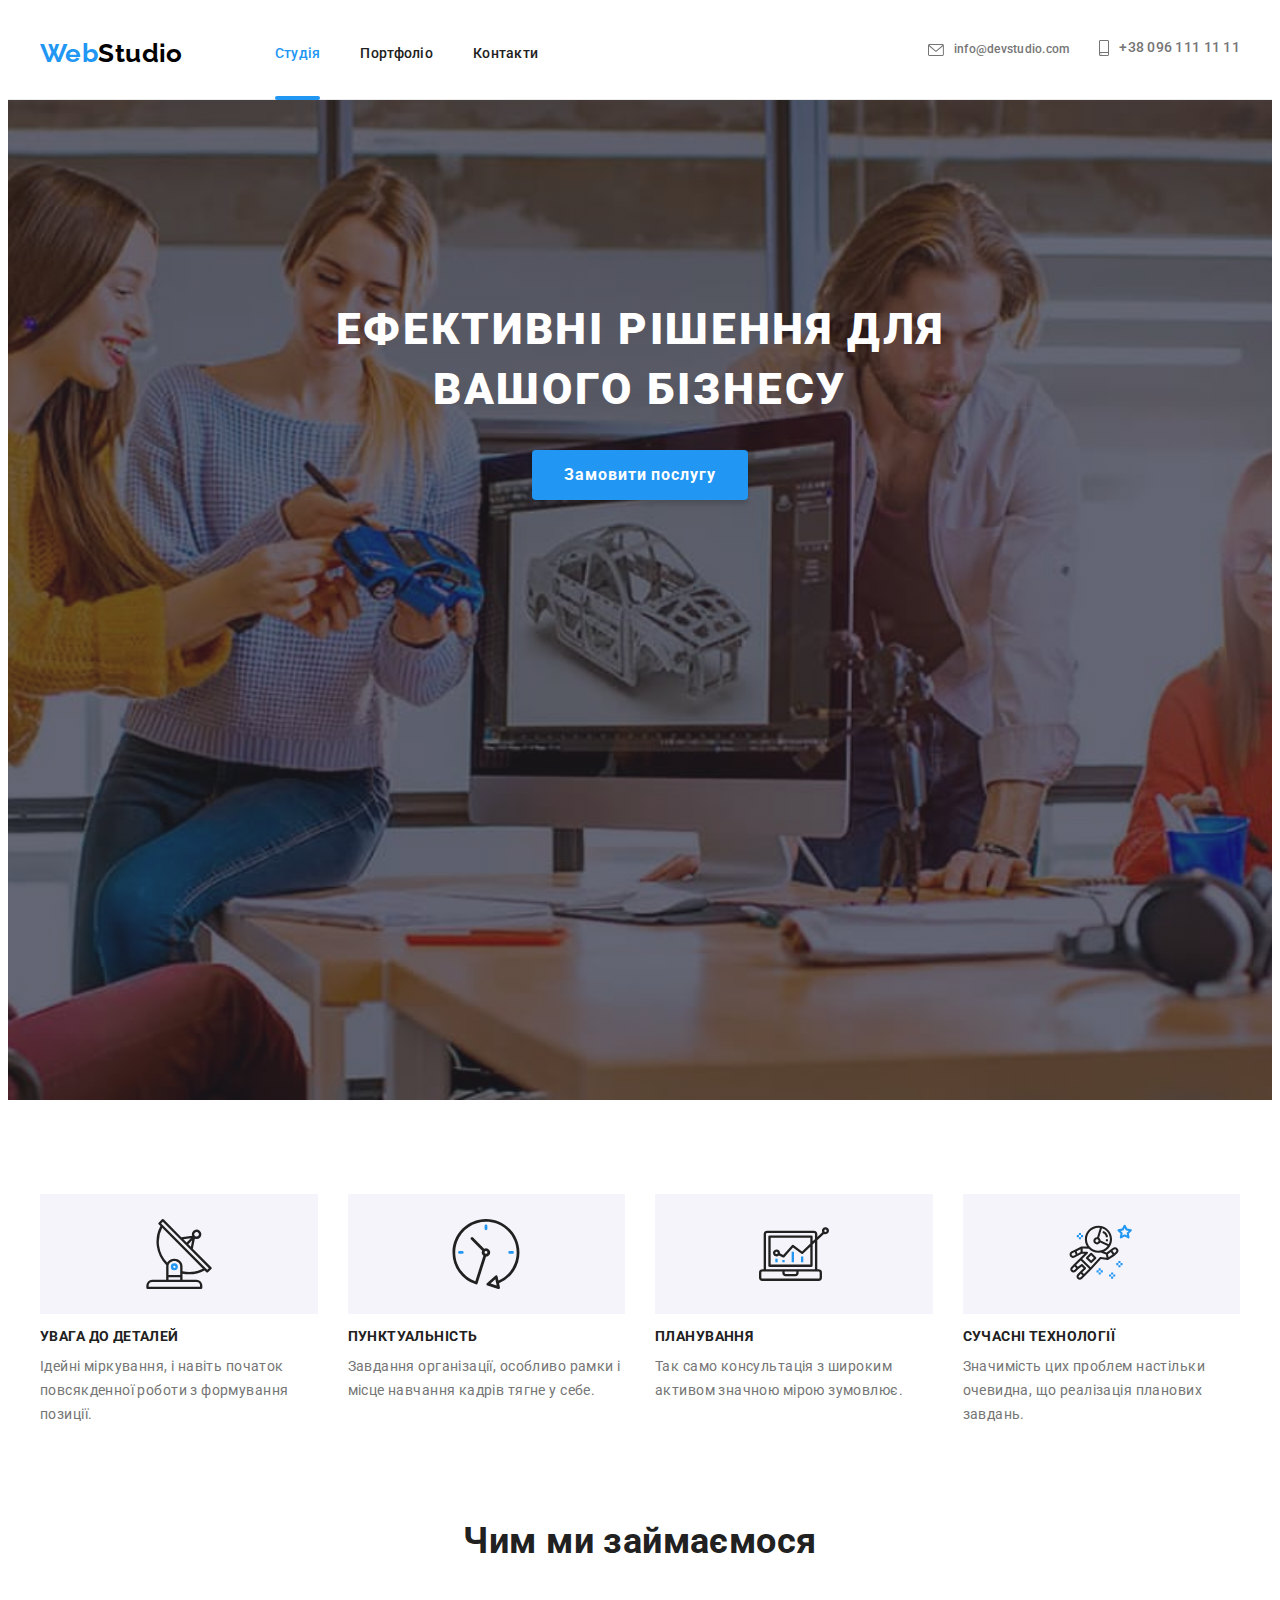
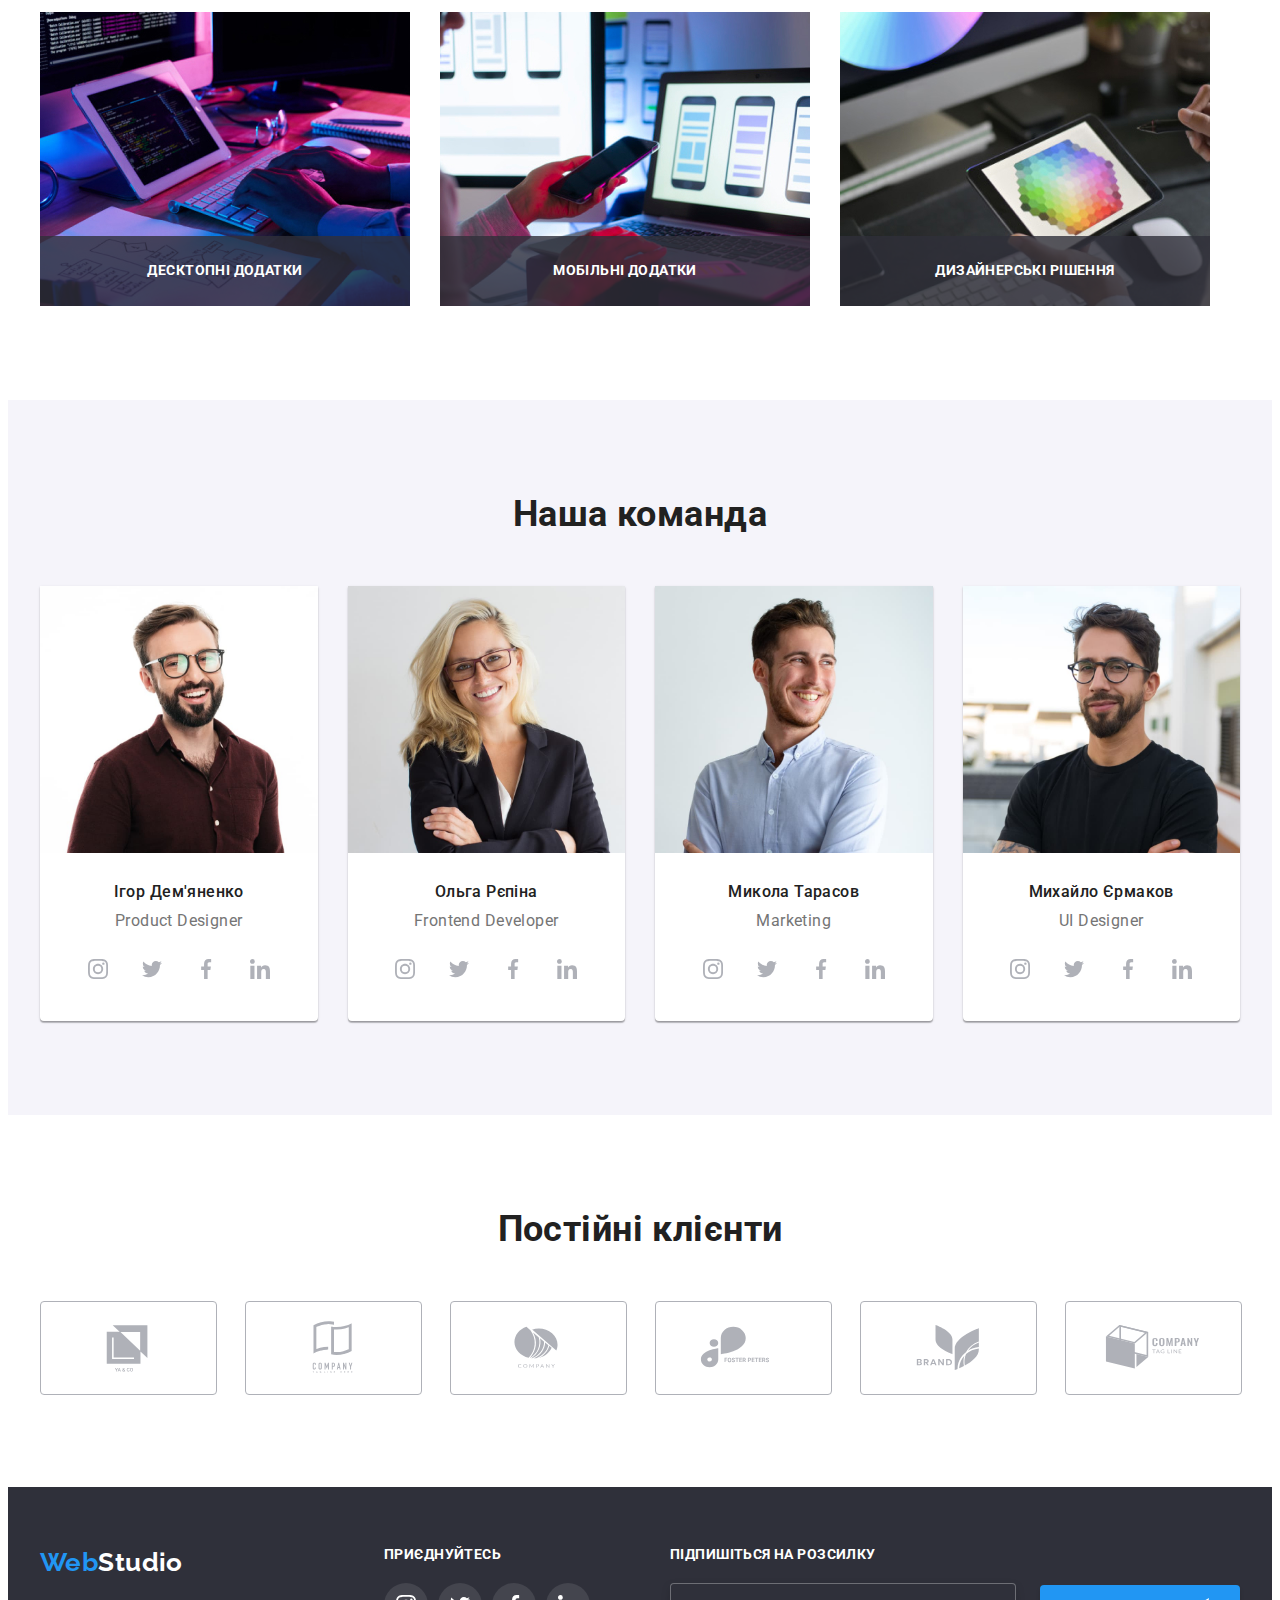
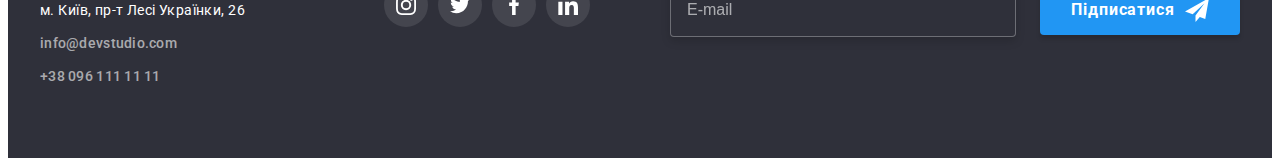
==== commit 40620d8c: "8 dz" ====
--- a/index.html
+++ b/index.html
@@ -533,76 +533,73 @@
     </main>
 
     <footer class="footer">
-      <div class="footer-fieil container">
-        <div class="footer-inner">
-          <div class="footer-container">
-            <div class="footer__address">
-              <div class="logo__web">
-                <a href="./index.html" class="footer__logo"
-                  ><span class="footer__web">Web</span>Studio</a
-                >
-              </div>
-              <address>
-                <div class="address">
-                  <ul class="list__item">
-                    <li class="item__add">
-                      <a
-                        class="footer__location"
-                        href="https://goo.gl/maps/7Pt5SD2hVirgwxjC6"
-                        target="_blank"
-                        rel="noopener noreferrer"
-                        >м. Київ, пр-т Лесі Українки, 26</a
-                      >
-                    </li>
-                    <li class="item__add">
-                      <a class="footer__mail" href="mailto:info@devstudio.com"
-                        >info@devstudio.com</a
-                      >
-                    </li>
-                    <li class="item__add">
-                      <a class="footer__contact" href="tel:+380961111111"
-                        >+38 096 111 11 11</a
-                      >
-                    </li>
-                  </ul>
-                </div>
-              </address>
-            </div>
-            <div class="footer__social">
-              <span class="footer__title">приєднуйтесь</span>
-              <ul class="social__list">
-                <li class="social__item">
-                  <a class="social__link" href="#">
-                    <svg class="social-icon" width="20" height="20">
-                      <use href="./images/icons.svg#icon-instagram"></use>
-                    </svg>
-                  </a>
-                </li>
-                <li class="social__item">
-                  <a class="social__link" href="#">
-                    <svg class="social-icon" width="20" height="20">
-                      <use href="./images/icons.svg#icon-twitter"></use>
-                    </svg>
-                  </a>
-                </li>
-                <li class="social__item">
-                  <a class="social__link" href="#">
-                    <svg class="social-icon" width="20" height="20">
-                      <use href="./images/icons.svg#icon-facebook"></use>
-                    </svg>
-                  </a>
-                </li>
-                <li class="social__item">
-                  <a class="social__link" href="#">
-                    <svg class="social-icon" width="20" height="20">
-                      <use href="./images/icons.svg#icon-linkedin"></use>
-                    </svg>
-                  </a>
+      <div class="footer-container container">
+        <div class="footer__address">
+          <div class="logo__web">
+            <a href="./index.html" class="footer__logo"
+              ><span class="footer__web">Web</span>Studio</a
+            >
+          </div>
+          <address>
+            <div class="address">
+              <ul class="list__item">
+                <li class="item__add">
+                  <a
+                    class="footer__location"
+                    href="https://goo.gl/maps/7Pt5SD2hVirgwxjC6"
+                    target="_blank"
+                    rel="noopener noreferrer"
+                    >м. Київ, пр-т Лесі Українки, 26</a
+                  >
+                </li>
+                <li class="item__add">
+                  <a class="footer__mail" href="mailto:info@devstudio.com"
+                    >info@devstudio.com</a
+                  >
+                </li>
+                <li class="item__add">
+                  <a class="footer__contact" href="tel:+380961111111"
+                    >+38 096 111 11 11</a
+                  >
                 </li>
               </ul>
             </div>
-          </div>
-        </div>
+          </address>
+        </div>
+        <div class="footer__social">
+          <span class="footer__title">приєднуйтесь</span>
+          <ul class="social__list">
+            <li class="social__item">
+              <a class="social__link" href="#">
+                <svg class="social-icon" width="20" height="20">
+                  <use href="./images/icons.svg#icon-instagram"></use>
+                </svg>
+              </a>
+            </li>
+            <li class="social__item">
+              <a class="social__link" href="#">
+                <svg class="social-icon" width="20" height="20">
+                  <use href="./images/icons.svg#icon-twitter"></use>
+                </svg>
+              </a>
+            </li>
+            <li class="social__item">
+              <a class="social__link" href="#">
+                <svg class="social-icon" width="20" height="20">
+                  <use href="./images/icons.svg#icon-facebook"></use>
+                </svg>
+              </a>
+            </li>
+            <li class="social__item">
+              <a class="social__link" href="#">
+                <svg class="social-icon" width="20" height="20">
+                  <use href="./images/icons.svg#icon-linkedin"></use>
+                </svg>
+              </a>
+            </li>
+          </ul>
+        </div>
+
         <div class="e-mail__footer">
           <label class="footer__title" for="email-name"
             >Підпишіться на розсилку</label
--- a/css/main.min.css
+++ b/css/main.min.css
@@ -1 +1 @@
-h1,h2,h3,p{margin:0}ul{margin:0;padding:0;list-style:none}img{display:block;height:auto;max-width:100%;width:100%}.page{letter-spacing:.03em;font-size:14px;line-height:1.71;color:var(--primery-white-color);color:var(--primary-text-color);color:var(--title-text-color);font-family:"Roboto",sans-serif}.container{margin-left:auto;margin-right:auto;width:100%;padding-left:15px;padding-right:15px}@media screen and (min-width: 480px){.container{max-width:480px}}@media screen and (min-width: 768px){.container{max-width:768px}}@media screen and (min-width: 1200px){.container{max-width:1200px}}.container-menu{margin-left:auto;margin-right:auto;width:100%}@media screen and (min-width: 480px){.container-menu{max-width:480px}}.footer-container{margin-left:auto;margin-right:auto;width:1200px;padding-left:15px;padding-right:15px;display:-webkit-box;display:-ms-flexbox;display:flex;-webkit-box-align:baseline;-ms-flex-align:baseline;align-items:baseline}.page-portfolio{letter-spacing:.03em;font-size:14px;line-height:1.71;color:var(--primery-white-color);color:var(--primary-text-color);font-family:"Roboto",sans-serif}.project-container{margin-left:auto;margin-right:auto;width:100%;padding-top:60px;padding-bottom:60px;padding-left:15px;padding-right:15px}:root{--primary-text-color: #212121;--title-text-color: #757575;--accent-color: #2196f3;--primery-white-color: #fff;--secondary-bd-color: #f5f4fa;--footer-color: #2f303a;--icon-color: #afb1b8;--hero-gra: linear-gradient(to right, rgba(47, 48, 58, 0.4), rgba(47, 48, 58, 0.4))}.visual-hidden{position:absolute;width:1px;height:1px;margin:1px;border:0;padding:0;white-space:nowrap;-webkit-clip-path:inset(100%);clip-path:inset(100%);clip:rect(0 0 0 0);overflow:hidden;list-style:none}.main__nav{display:-webkit-box;display:-ms-flexbox;display:flex;-webkit-box-align:center;-ms-flex-align:center;align-items:center}.header .container{display:-webkit-box;display:-ms-flexbox;display:flex}.header{border-bottom:1px solid #ececec}.logo{margin-top:16px;margin-bottom:16px}.header__logo{font-family:"Raleway",sans-serif;font-weight:700;font-size:24px;line-height:1.16;text-decoration:none;color:#000}@media screen and (min-width: 1200px){.header__logo{font-size:26px;line-height:1.19}}.header__web{font-family:"Raleway",sans-serif;font-weight:700;font-size:24px;line-height:1.16;text-decoration:none;color:var(--accent-color)}@media screen and (min-width: 1200px){.header__web{font-size:26px;line-height:1.19}}.menu-open{width:40px;height:40px;display:-webkit-box;display:-ms-flexbox;display:flex;-webkit-box-align:center;-ms-flex-align:center;align-items:center;margin-left:auto;background-color:rgba(0,0,0,0);border:none;cursor:pointer;-webkit-transition:fill 250ms cubic-bezier(0.4, 0, 0.2, 1);transition:fill 250ms cubic-bezier(0.4, 0, 0.2, 1)}.menu-open:focus{fill:var(--accent-color)}@media screen and (min-width: 768px){.menu-open{display:none}}.mob-menu{position:fixed;width:100vw;height:100%;top:0;left:0;padding-top:48px;padding-bottom:48px;z-index:5px;text-decoration:none;background-color:var(--primery-white-color)}.mob-menu>.container-menu{height:100%;display:-webkit-box;display:-ms-flexbox;display:flex;-webkit-box-orient:vertical;-webkit-box-direction:normal;-ms-flex-direction:column;flex-direction:column;-webkit-box-pack:justify;-ms-flex-pack:justify;justify-content:space-between;overflow:auto}@media screen and (min-width: 480px){.mob-menu>.container-menu{padding-left:40px}}@media screen and (min-width: 768px){.mob-menu>.container-menu{display:none}}.menu-close{margin-left:auto;cursor:pointer;font-family:inherit;display:block;position:absolute;top:10px;right:15px;width:40px;height:40px;-webkit-box-sizing:border-box;box-sizing:border-box;-webkit-box-align:center;-ms-flex-align:center;align-items:center;-webkit-box-pack:center;-ms-flex-pack:center;justify-content:center;background-color:rgba(0,0,0,0);border:none}.menu-close:focus{color:var(--accent-color)}@media screen and (min-width: 768px){.menu-close{display:none}}.menu-close .menu-open{fill:currentColor}.menu-link{text-decoration:none;font-weight:500;font-size:40px;line-height:1.17;letter-spacing:.02em;color:var(--primary-text-color)}.menu-link:focus{color:var(--accent-color)}.menu-link .current{color:var(--accent-color)}.menu-item:not(:last-child){margin-bottom:32px}.menu-mob-bottom{-webkit-box-orient:vertical;-webkit-box-direction:normal;-ms-flex-direction:column;flex-direction:column}.mob-contact{margin-bottom:64px}.menu-tel{text-decoration:none;font-weight:500;font-size:34px;line-height:1.17;letter-spacing:.02em;color:var(--accent-color)}.menu-mail{text-decoration:none;margin-bottom:64px;font-weight:500;font-size:24px;line-height:1.16;letter-spacing:.02em;color:var(--title-text-color)}.contact-item:not(:last-child){margin-bottom:32px}.menu-soc{display:-webkit-box;display:-ms-flexbox;display:flex;gap:10px;font-weight:500;font-size:18px;line-height:22px;letter-spacing:.02em;color:var(--accent-color)}.menu-soc-link{text-decoration:none;color:var(--accent-color)}.mob-soc{position:relative}.menu-soc-item{padding-right:10px;border-right:1px solid rgba(33,33,33,.2)}.nav__link{position:relative;padding:32px 0;display:block;color:var(--primary-text-color);font-weight:500;line-height:1.14;letter-spacing:.02em;text-decoration:none;-webkit-box-align:center;-ms-flex-align:center;align-items:center;-webkit-transition:color 250ms cubic-bezier(0.4, 0, 0.2, 1);transition:color 250ms cubic-bezier(0.4, 0, 0.2, 1)}.nav__link.current::after{position:absolute;content:"";display:block;left:0;bottom:-1px;width:100%;height:4px;background-color:var(--accent-color);border-radius:2px}@media screen and (min-width: 1200px){.nav__link.current::after{bottom:-6.5px}}.nav__link:hover,.nav__link:focus{color:var(--accent-color)}.current{color:var(--accent-color)}.header__site{display:none;margin-left:87px;margin-right:auto}@media screen and (min-width: 768px){.header__site{display:-webkit-box;display:-ms-flexbox;display:flex}}@media screen and (min-width: 1200px){.header__site{margin-left:92px}}.site__nav{display:-webkit-box;display:-ms-flexbox;display:flex;list-style:none}.site__nav .item:last-child{margin-right:0}.site__nav .site__item{margin-right:40px}.list__header{display:none;list-style:none;-webkit-box-align:baseline;-ms-flex-align:baseline;align-items:baseline}@media screen and (min-width: 768px){.list__header{display:-webkit-box;display:-ms-flexbox;display:flex;-webkit-box-orient:vertical;-webkit-box-direction:normal;-ms-flex-direction:column;flex-direction:column}}@media screen and (min-width: 1200px){.list__header{-webkit-box-orient:horizontal;-webkit-box-direction:normal;-ms-flex-direction:row;flex-direction:row}}.list__header .list__item+.list__item{margin-left:30px}.envelope-icon{margin-right:10px;fill:currentColor}.smartphone-icon{margin-right:10px;fill:currentColor}.header__mail{display:-webkit-inline-box;display:-ms-inline-flexbox;display:inline-flex;-webkit-box-align:center;-ms-flex-align:center;align-items:center;margin-bottom:10px;font-weight:500;font-size:12px;line-height:1.16;letter-spacing:.02em;text-decoration:none;color:var(--title-text-color);-webkit-transition:color 250ms cubic-bezier(0.4, 0, 0.2, 1);transition:color 250ms cubic-bezier(0.4, 0, 0.2, 1)}.header__mail:hover,.header__mail:focus{color:var(--accent-color)}@media screen and (min-width: 1200px){.header__mail{padding-top:32px;padding-bottom:32px}}.header__contact{display:-webkit-inline-box;display:-ms-inline-flexbox;display:inline-flex;-webkit-box-align:center;-ms-flex-align:center;align-items:center;font-weight:500;line-height:1.14;letter-spacing:.02em;text-decoration:none;color:var(--title-text-color);-webkit-transition:color 250ms cubic-bezier(0.4, 0, 0.2, 1);transition:color 250ms cubic-bezier(0.4, 0, 0.2, 1)}.header__contact:hover,.header__contact:focus{color:var(--accent-color)}@media screen and (min-width: 1200px){.header__contact{padding-top:32px;padding-bottom:32px}}.hero{max-width:100%;height:400px;margin-left:auto;margin-right:auto;background-repeat:no-repeat;background-position:center;background-size:cover;background-image:var(--hero-gra),url(../images/hero-mob.jpg);text-align:center;padding:118px 0;background-color:var(--footer-color)}@media(min-device-pixel-ratio: 2),(-webkit-min-device-pixel-ratio: 2),(min-resolution: 192dpi),(min-resolution: 2dppx){.hero{background-image:var(--hero-gra),url(../images/hero-mob-2x.jpg)}}@media screen and (min-width: 480px){.hero{background-image:var(--hero-gra),url(../images/hero-tab.jpg)}}@media screen and (min-width: 480px)and (min-device-pixel-ratio: 2),screen and (min-width: 480px)and (-webkit-min-device-pixel-ratio: 2),screen and (min-width: 480px)and (min-resolution: 192dpi),screen and (min-width: 480px)and (min-resolution: 2dppx){.hero{background-image:var(--hero-gra),url(../images/hero-tab-2x.jpg)}}@media screen and (min-width: 768px){.hero{background-image:var(--hero-gra),url(../images/hero-des.jpg)}}@media screen and (min-width: 768px)and (min-device-pixel-ratio: 2),screen and (min-width: 768px)and (-webkit-min-device-pixel-ratio: 2),screen and (min-width: 768px)and (min-resolution: 192dpi),screen and (min-width: 768px)and (min-resolution: 2dppx){.hero{background-image:var(--hero-gra),url(../images/hero-des-2x.jpg)}}@media screen and (min-width: 1200px){.hero{height:600px;padding:200px 0}}.hero__title{margin:0 auto;margin-bottom:30px;width:360px;font-weight:900;font-size:26px;line-height:1.61;text-align:center;letter-spacing:.06em;text-transform:uppercase;color:var(--primery-white-color)}@media screen and (min-width: 1200px){.hero__title{font-size:44px;line-height:1.36;width:696px}}.hero__button{font-family:inherit;padding:10px 24px;min-width:200px;height:50px;border:rgba(0,0,0,0);border-radius:4px;-webkit-box-shadow:0px 4px 4px rgba(0,0,0,.15);box-shadow:0px 4px 4px rgba(0,0,0,.15);color:var(--primery-white-color);background-color:var(--accent-color);border-color:var(--accent-color);font-weight:700;font-size:16px;line-height:1.87;margin:0;display:-webkit-box;display:-ms-flexbox;display:flex;letter-spacing:.06em;margin:0 auto;-webkit-transition:background-color 250ms cubic-bezier(0.4, 0, 0.2, 1);transition:background-color 250ms cubic-bezier(0.4, 0, 0.2, 1)}.hero__button:hover,.hero__button:focus{background-color:#188ce8}@media screen and (min-width: 1200px){.hero__button{padding:10px 32px;min-width:216px;cursor:pointer}}.section-feature{padding-top:60px;padding-bottom:60px}@media screen and (min-width: 1200px){.section-feature{padding-top:94px;padding-bottom:94px}}.section-work{display:none;padding-bottom:94px}@media screen and (min-width: 1200px){.section-work{display:block}}.section-team{background-color:var(--secondary-bd-color);padding-top:60px;padding-bottom:60px}@media screen and (min-width: 1200px){.section-team{padding-top:94px;padding-bottom:94px}}.section-client{padding-top:60px;padding-bottom:60px;background-color:var(--primery-white-color)}@media screen and (min-width: 1200px){.section-client{padding-top:94px;padding-bottom:94px}}.feature-list{list-style:none;display:-webkit-box;display:-ms-flexbox;display:flex;-ms-flex-wrap:wrap;flex-wrap:wrap;gap:30px;margin:0;padding:0}.feature-list .feature-list__item{width:100%}@media screen and (min-width: 768px){.feature-list .feature-list__item{width:calc((100% - 30px)/2)}}@media screen and (min-width: 1200px){.feature-list .feature-list__item{width:calc((100% - 90px)/4)}}.feature__icon{height:120px;margin-bottom:15px;background-color:var(--secondary-bd-color);display:-webkit-box;display:-ms-flexbox;display:flex;-webkit-box-align:center;-ms-flex-align:center;align-items:center;-webkit-box-pack:center;-ms-flex-pack:center;justify-content:center}.feature-list .title{text-align:center;margin-top:0;font-size:14px;margin-bottom:10px;font-weight:700;line-height:1.14;text-transform:uppercase;color:var(--primary-text-color)}@media screen and (min-width: 768px){.feature-list .title{text-align:left}}.work__img{list-style:none;display:-webkit-box;display:-ms-flexbox;display:flex;margin:0;padding:0}.work__img .work__item{width:370px;height:294px;margin-right:30px;-ms-flex-preferred-size:calc((100% - 60px)/3);flex-basis:calc((100% - 60px)/3)}.title__work{margin-top:0px;margin-bottom:50px;font-weight:700;font-size:36px;line-height:1.16;text-align:center;color:var(--primary-text-color)}.work__item{position:relative}.work__label{display:-webkit-box;display:-ms-flexbox;display:flex;-webkit-box-align:center;-ms-flex-align:center;align-items:center;-webkit-box-pack:center;-ms-flex-pack:center;justify-content:center;position:absolute;bottom:0;left:0;width:100%;height:70px;background-color:rgba(47,48,58,.8);font-weight:700;font-size:14px;line-height:1.14;color:var(--primery-white-color);text-transform:uppercase}.team__items{list-style:none;margin-top:50px;display:-webkit-box;display:-ms-flexbox;display:flex;-ms-flex-wrap:wrap;flex-wrap:wrap;gap:30px;margin:0;padding:0}.team__title{margin-top:0px;margin-bottom:30px;font-weight:700;font-size:28px;line-height:1.17;text-align:center;color:var(--primary-text-color)}@media screen and (min-width: 1200px){.team__title{margin-bottom:50px;font-size:36px;line-height:1.16}}.team__items .item{max-width:100%;padding-bottom:30px;background-color:var(--primery-white-color);-webkit-box-shadow:0px 1px 3px rgba(0,0,0,.12),0px 1px 1px rgba(0,0,0,.14),0px 2px 1px rgba(0,0,0,.2);box-shadow:0px 1px 3px rgba(0,0,0,.12),0px 1px 1px rgba(0,0,0,.14),0px 2px 1px rgba(0,0,0,.2);border-radius:0px 0px 4px 4px}@media screen and (min-width: 768px){.team__items .item{width:calc((100% - 30px)/2)}}@media screen and (min-width: 1200px){.team__items .item{width:calc((100% - 90px)/4)}}.team__items .title{font-weight:500;font-size:16px;line-height:1.18;text-align:center;margin-top:30px;margin-bottom:10px;color:var(--primary-text-color)}.team__items .text{font-size:16px;line-height:1.18;text-align:center;color:var(--title-text-color);margin-bottom:16px}.team__list{display:-webkit-box;display:-ms-flexbox;display:flex;-webkit-box-pack:center;-ms-flex-pack:center;justify-content:center;gap:10px}.team__item{width:44px;height:44px}.team__link{width:100%;height:100%;color:var(--icon-color);border-radius:50%;display:-webkit-box;display:-ms-flexbox;display:flex;-webkit-box-align:center;-ms-flex-align:center;align-items:center;-webkit-box-pack:center;-ms-flex-pack:center;justify-content:center;-webkit-transition:background-color 250ms cubic-bezier(0.4, 0, 0.2, 1),color 250ms cubic-bezier(0.4, 0, 0.2, 1);transition:background-color 250ms cubic-bezier(0.4, 0, 0.2, 1),color 250ms cubic-bezier(0.4, 0, 0.2, 1)}.team__link:hover,.team__link:focus{background-color:var(--accent-color);color:var(--primery-white-color)}.team__icon{fill:currentColor}.client__title{margin-top:0px;margin-bottom:30px;font-weight:700;font-size:28px;line-height:1.18;text-align:center;color:var(--primary-text-color)}@media screen and (min-width: 1200px){.client__title{font-size:36px;line-height:1.16;margin-bottom:50px}}.client{display:-webkit-box;display:-ms-flexbox;display:flex;-ms-flex-wrap:wrap;flex-wrap:wrap;gap:30px}.client__item{width:170px;height:92px}@media screen and (min-width: 480px){.client__item{width:calc((100% - 30px)/2)}}@media screen and (min-width: 768px){.client__item{width:calc((100% - 60px)/3)}}@media screen and (min-width: 1200px){.client__item{width:calc((100% - 150px)/6)}}.client__link{border:1px solid #afb1b8;color:var(--icon-color);border-radius:4px;width:100%;height:100%;display:-webkit-box;display:-ms-flexbox;display:flex;-webkit-box-align:center;-ms-flex-align:center;align-items:center;-webkit-box-pack:center;-ms-flex-pack:center;justify-content:center;-webkit-transition:border 250ms cubic-bezier(0.4, 0, 0.2, 1),color 250ms cubic-bezier(0.4, 0, 0.2, 1);transition:border 250ms cubic-bezier(0.4, 0, 0.2, 1),color 250ms cubic-bezier(0.4, 0, 0.2, 1)}.client__link:hover,.client__link:focus{border-color:var(--accent-color);color:var(--accent-color)}.client__icon{fill:currentColor}.footer{display:-webkit-box;display:-ms-flexbox;display:flex;-ms-flex-wrap:wrap;flex-wrap:wrap;padding-top:60px;padding-bottom:60px;background-color:var(--footer-color)}.footer-container{display:-webkit-box;display:-ms-flexbox;display:flex;-ms-flex-wrap:wrap;flex-wrap:wrap;text-align:center}@media screen and (min-width: 768px){.footer-container{text-align:center}}@media screen and (min-width: 1200px){.footer-container{width:231px;text-align:left}}.footer-inner{display:-webkit-box;display:-ms-flexbox;display:flex;-webkit-box-orient:vertical;-webkit-box-direction:normal;-ms-flex-direction:column;flex-direction:column;gap:60px;margin-bottom:60px;text-align:center;-webkit-box-pack:center;-ms-flex-pack:center;justify-content:center;-webkit-box-align:center;-ms-flex-align:center;align-items:center}@media screen and (min-width: 768px){.footer-inner{-webkit-box-orient:horizontal;-webkit-box-direction:normal;-ms-flex-direction:row;flex-direction:row;text-align:left;gap:165px;-webkit-box-align:baseline;-ms-flex-align:baseline;align-items:baseline}}@media screen and (min-width: 1200px){.footer-inner{gap:70px;margin-right:93px;margin-bottom:0}}.footer-field{text-align:center;display:-webkit-box;display:-ms-flexbox;display:flex;-ms-flex-wrap:wrap;flex-wrap:wrap;-webkit-box-pack:center;-ms-flex-pack:center;justify-content:center}@media screen and (min-width: 768px){.footer-field{-webkit-box-align:baseline;-ms-flex-align:baseline;align-items:baseline}}@media screen and (min-width: 1200px){.footer-field{-ms-flex-wrap:nowrap;flex-wrap:nowrap;-webkit-box-pack:justify;-ms-flex-pack:justify;justify-content:space-between}}.logo__web{margin-bottom:20px}.footer__logo{font-family:"Raleway",sans-serif;font-weight:700;font-size:24px;line-height:1.16;text-decoration:none;color:var(--primery-white-color)}@media screen and (min-width: 1200px){.footer__logo{font-size:26px;line-height:1.19}}.footer__web{font-family:"Raleway",sans-serif;font-weight:700;font-size:26px;line-height:1.19;text-decoration:none;color:var(--accent-color)}@media screen and (min-width: 1200px){.footer__web{font-size:26px;line-height:1.19}}.footer__address{min-width:264px;margin-left:76px}.addres{-webkit-box-orient:vertical;-webkit-box-direction:normal;-ms-flex-direction:column;flex-direction:column}.list__item{list-style:none;margin-bottom:60px}.item__add{margin-bottom:9px}.footer__location{line-height:1.71;font-style:normal;font-family:"Roboto",sans-serif;color:var(--primery-white-color);text-decoration:none;-webkit-transition:color 250ms cubic-bezier(0.4, 0, 0.2, 1);transition:color 250ms cubic-bezier(0.4, 0, 0.2, 1)}.footer__location:hover,.footer__location:focus{color:var(--accent-color)}.footer__mail{font-family:"Roboto",sans-serif;font-weight:500;line-height:1.14;letter-spacing:.02em;font-style:normal;text-decoration:none;color:rgba(255,255,255,.6);-webkit-transition:color 250ms cubic-bezier(0.4, 0, 0.2, 1);transition:color 250ms cubic-bezier(0.4, 0, 0.2, 1)}.footer__mail:hover,.footer__mail:focus{color:var(--accent-color)}.footer__contact{font-weight:500;line-height:1.14;letter-spacing:.02em;font-style:normal;font-family:"Roboto",sans-serif;text-decoration:none;color:rgba(255,255,255,.6);-webkit-transition:color 250ms cubic-bezier(0.4, 0, 0.2, 1);transition:color 250ms cubic-bezier(0.4, 0, 0.2, 1)}.footer__contact:hover,.footer__contact:focus{color:var(--accent-color)}.footer__title{font-weight:700;font-size:14px;line-height:1.14;text-transform:uppercase;margin-bottom:20px;display:block;color:var(--primery-white-color)}.footer__social{text-align:center;display:-webkit-box;display:-ms-flexbox;display:flex;-webkit-box-orient:vertical;-webkit-box-direction:normal;-ms-flex-direction:column;flex-direction:column;-webkit-box-align:center;-ms-flex-align:center;align-items:center;-webkit-box-pack:center;-ms-flex-pack:center;justify-content:center;margin-left:137px}@media screen and (min-width: 768px){.footer__social{margin-left:165px}}@media screen and (min-width: 1200px){.footer__social{margin-left:70px;-webkit-box-align:start;-ms-flex-align:start;align-items:flex-start}}.social__list{display:-webkit-box;display:-ms-flexbox;display:flex;-webkit-box-pack:left;-ms-flex-pack:left;justify-content:left;gap:10px}.social__item{width:44px;height:44px}.social__link{width:100%;height:100%;background-color:rgba(255,255,255,.1);border-radius:50%;display:-webkit-box;display:-ms-flexbox;display:flex;-webkit-box-align:center;-ms-flex-align:center;align-items:center;-webkit-box-pack:center;-ms-flex-pack:center;justify-content:center;-webkit-transition:background-color 250ms cubic-bezier(0.4, 0, 0.2, 1);transition:background-color 250ms cubic-bezier(0.4, 0, 0.2, 1)}.social__link:hover,.social__link:focus{background-color:var(--accent-color)}.social-icon{fill:var(--primery-white-color)}.footer__form{width:100%;max-width:570px;display:-webkit-box;display:-ms-flexbox;display:flex;-webkit-box-orient:vertical;-webkit-box-direction:normal;-ms-flex-direction:column;flex-direction:column;-webkit-box-pack:center;-ms-flex-pack:center;justify-content:center;-webkit-box-align:center;-ms-flex-align:center;align-items:center}@media screen and (min-width: 1200px){.footer__form{-webkit-box-orient:horizontal;-webkit-box-direction:normal;-ms-flex-direction:row;flex-direction:row;gap:12px}}.email__input{width:100%;max-width:450px;height:50px;border:1px solid rgba(255,255,255,.3);-webkit-filter:drop-shadow(0px 4px 4px rgba(0, 0, 0, 0.15));filter:drop-shadow(0px 4px 4px rgba(0, 0, 0, 0.15));border-radius:4px;display:block;background-color:var(--footer-color);outline:rgba(0,0,0,0);padding-left:16px;margin-bottom:20px;font-size:16px;color:var(--primery-white-color);cursor:pointer;-webkit-transition:border 250ms cubic-bezier(0.4, 0, 0.2, 1);transition:border 250ms cubic-bezier(0.4, 0, 0.2, 1)}.email__input::-webkit-input-placeholder{font-size:16px;line-height:20px;color:rgba(255,255,255,.6)}.email__input::-moz-placeholder{font-size:16px;line-height:20px;color:rgba(255,255,255,.6)}.email__input:-ms-input-placeholder{font-size:16px;line-height:20px;color:rgba(255,255,255,.6)}.email__input::-ms-input-placeholder{font-size:16px;line-height:20px;color:rgba(255,255,255,.6)}.email__input::placeholder{font-size:16px;line-height:20px;color:rgba(255,255,255,.6)}.email__input:hover,.email__input:focus{border-color:var(--accent-color)}@media screen and (min-width: 768px){.email__input{max-width:450px}}@media screen and (min-width: 1200px){.email__input{margin-bottom:0;max-width:358px}}.subscribe__btn{font-family:inherit;margin-left:12px;padding:10px 28px;min-width:200px;height:50px;border:rgba(0,0,0,0);border-radius:4px;-webkit-box-shadow:0px 4px 4px rgba(0,0,0,.15);box-shadow:0px 4px 4px rgba(0,0,0,.15);color:var(--primery-white-color);background-color:var(--accent-color);border-color:var(--accent-color);cursor:pointer;font-weight:700;font-size:16px;line-height:1.87;letter-spacing:.06em;text-align:center;display:-webkit-box;display:-ms-flexbox;display:flex;-webkit-box-align:center;-ms-flex-align:center;align-items:center;-webkit-box-pack:center;-ms-flex-pack:center;justify-content:center;-webkit-transition:background-color 250ms cubic-bezier(0.4, 0, 0.2, 1);transition:background-color 250ms cubic-bezier(0.4, 0, 0.2, 1)}.subscribe__btn:hover,.subscribe__btn:focus{background-color:#188ce8}.modal-send__icon{margin-left:10px;fill:var(--primery-white-color)}.e-mail__footer{width:100%;display:-webkit-box;display:-ms-flexbox;display:flex;-webkit-box-orient:vertical;-webkit-box-direction:normal;-ms-flex-direction:column;flex-direction:column;-webkit-box-pack:center;-ms-flex-pack:center;justify-content:center;-webkit-box-align:center;-ms-flex-align:center;align-items:center}@media screen and (min-width: 1200px){.e-mail__footer{display:-webkit-box;display:-ms-flexbox;display:flex;-webkit-box-align:start;-ms-flex-align:start;align-items:flex-start}}.backdrop{position:fixed;top:0;width:100%;height:100%;background-color:rgba(0,0,0,.2);-webkit-transition:opacity 250ms cubic-bezier(0.4, 0, 0.2, 1),visibility 250ms cubic-bezier(0.4, 0, 0.2, 1);transition:opacity 250ms cubic-bezier(0.4, 0, 0.2, 1),visibility 250ms cubic-bezier(0.4, 0, 0.2, 1)}.modal{overflow:auto;min-width:100%;max-height:550px;background-color:var(--primery-white-color);-webkit-box-shadow:0px 1px 3px rgba(0,0,0,.12),0px 1px 1px rgba(0,0,0,.14),0px 2px 1px rgba(0,0,0,.2);box-shadow:0px 1px 3px rgba(0,0,0,.12),0px 1px 1px rgba(0,0,0,.14),0px 2px 1px rgba(0,0,0,.2);border-radius:4px;position:absolute;top:50%;left:50%;-webkit-transform:translate(-50%, -50%) scaleX(1);transform:translate(-50%, -50%) scaleX(1);-webkit-transition:-webkit-transform 250ms cubic-bezier(0.4, 0, 0.2, 1);transition:-webkit-transform 250ms cubic-bezier(0.4, 0, 0.2, 1);transition:transform 250ms cubic-bezier(0.4, 0, 0.2, 1);transition:transform 250ms cubic-bezier(0.4, 0, 0.2, 1), -webkit-transform 250ms cubic-bezier(0.4, 0, 0.2, 1);padding:25px}@media screen and (min-width: 480px){.modal{min-width:450px;max-height:609px;padding:40px}}@media screen and (min-width: 1200px){.modal{width:528px;min-height:581px}}.backdrop.is-hidden .modal{-webkit-transform:translate(-50%, -50%) scale(0);transform:translate(-50%, -50%) scale(0)}.modal-close{position:absolute;right:8px;top:8px;width:30px;height:30px;background-color:var(--primery-white-color);border:1px solid rgba(0,0,0,.1);border-radius:50%;color:#000;display:-webkit-box;display:-ms-flexbox;display:flex;-webkit-box-align:center;-ms-flex-align:center;align-items:center;-webkit-box-pack:center;-ms-flex-pack:center;justify-content:center;cursor:pointer;-webkit-transition:color 250ms cubic-bezier(0.4, 0, 0.2, 1);transition:color 250ms cubic-bezier(0.4, 0, 0.2, 1)}.modal-close:hover,.modal-close:focus{color:var(--accent-color)}.modal-close-icon:hover,.modal-close-icon:focus{fill:currentColor}.modal-title{text-align:center;font-weight:700;font-size:20px;line-height:1.5;margin-bottom:12px;color:var(--primary-text-color)}@media screen and (min-width: 768px){.modal-title{font-size:20px;line-height:1.15}}@media screen and (min-width: 1200px){.modal-title{font-size:20px;line-height:1.15}}.input-wrapper{position:relative;margin-bottom:10px}.modal-input{width:100%;height:40px;border:1px solid rgba(33,33,33,.2);border-radius:4px;outline:rgba(0,0,0,0);padding-left:42px;font-size:14px;color:var(--primary-text-color);cursor:pointer;-webkit-transition:border 250ms cubic-bezier(0.4, 0, 0.2, 1);transition:border 250ms cubic-bezier(0.4, 0, 0.2, 1)}.modal-input:hover,.modal-input:focus{border-color:var(--accent-color)}.modal-input::-webkit-input-placeholder{font-size:12px;color:var(--primary-text-color)}.modal-input::-moz-placeholder{font-size:12px;color:var(--primary-text-color)}.modal-input:-ms-input-placeholder{font-size:12px;color:var(--primary-text-color)}.modal-input::-ms-input-placeholder{font-size:12px;color:var(--primary-text-color)}.modal-input::placeholder{font-size:12px;color:var(--primary-text-color)}.modal-icon{position:absolute;left:12px;top:50%;-webkit-transform:translateY(-50%);transform:translateY(-50%);color:var(--primary-text-color);fill:currentColor;-webkit-transition:fill 250ms cubic-bezier(0.4, 0, 0.2, 1);transition:fill 250ms cubic-bezier(0.4, 0, 0.2, 1)}.modal-input:hover+.modal-icon{fill:var(--accent-color)}.modal-input:focus+.modal-icon{fill:var(--accent-color)}.modal-comment{width:100%;height:120px;border:1px solid rgba(33,33,33,.2);border-radius:4px;padding:12px 16px;font-size:14px;color:var(--primary-text-color);resize:none;cursor:pointer;outline:none;-webkit-transition:border 250ms cubic-bezier(0.4, 0, 0.2, 1);transition:border 250ms cubic-bezier(0.4, 0, 0.2, 1)}.modal-comment:hover,.modal-commentfocus{border-color:var(--accent-color)}.modal-comment::-webkit-input-placeholder{font-size:12px;line-height:.87;letter-spacing:.01em;color:rgba(117,117,117,.5)}.modal-comment::-moz-placeholder{font-size:12px;line-height:.87;letter-spacing:.01em;color:rgba(117,117,117,.5)}.modal-comment:-ms-input-placeholder{font-size:12px;line-height:.87;letter-spacing:.01em;color:rgba(117,117,117,.5)}.modal-comment::-ms-input-placeholder{font-size:12px;line-height:.87;letter-spacing:.01em;color:rgba(117,117,117,.5)}.modal-comment::placeholder{font-size:12px;line-height:.87;letter-spacing:.01em;color:rgba(117,117,117,.5)}.input-label{display:inline-block;position:relative;font-size:12px;line-height:1.16;letter-spacing:.01em;color:var(--title-text-color);margin-bottom:4px}.modal-policy{display:-webkit-box;display:-ms-flexbox;display:flex;-webkit-box-align:center;-ms-flex-align:center;align-items:center;-webkit-box-pack:center;-ms-flex-pack:center;justify-content:center}.check-text{font-size:12px;line-height:1.16;color:var(--title-text-color);display:-webkit-box;display:-ms-flexbox;display:flex;-webkit-box-align:center;-ms-flex-align:center;align-items:center}@media screen and (min-width: 1200px){.check-text{font-size:14px;line-height:1.72}}.check-text span{width:16px;height:15px;border:2px solid var(--primary-text-color);border-radius:2px;margin-right:7px;display:-webkit-box;display:-ms-flexbox;display:flex;-webkit-box-align:center;-ms-flex-align:center;align-items:center;-webkit-box-pack:center;-ms-flex-pack:center;justify-content:center;fill:rgba(0,0,0,0);-webkit-transition:border 250ms cubic-bezier(0.4, 0, 0.2, 1),background-color 250ms cubic-bezier(0.4, 0, 0.2, 1),fill 250ms cubic-bezier(0.4, 0, 0.2, 1);transition:border 250ms cubic-bezier(0.4, 0, 0.2, 1),background-color 250ms cubic-bezier(0.4, 0, 0.2, 1),fill 250ms cubic-bezier(0.4, 0, 0.2, 1)}.modal-check:checked+.check-text span{background-color:var(--accent-color);border:2px solid var(--accent-color);fill:var(--primery-white-color)}.modal-policy{margin-top:20px;margin-bottom:30px}.policy-link{display:block;margin-left:6px;color:var(--accent-color);position:relative;text-decoration:none}.policy-link::after{position:absolute;content:"";display:block;bottom:1px;width:100%;height:1px;background-color:var(--accent-color);border-radius:0px}.submit-button{font-family:inherit;padding:10px 52px;min-width:200px;height:50px;border:rgba(0,0,0,0);border-radius:4px;-webkit-box-shadow:0px 4px 4px rgba(0,0,0,.15);box-shadow:0px 4px 4px rgba(0,0,0,.15);color:var(--primery-white-color);background-color:var(--accent-color);border-color:var(--accent-color);cursor:pointer;font-weight:700;font-size:16px;line-height:1.87;letter-spacing:.06em;text-align:center;display:block;margin:0 auto;-webkit-box-align:center;-ms-flex-align:center;align-items:center;-webkit-box-pack:center;-ms-flex-pack:center;justify-content:center;-webkit-transition:background-color 250ms cubic-bezier(0.4, 0, 0.2, 1);transition:background-color 250ms cubic-bezier(0.4, 0, 0.2, 1)}.submit-button:hover,.submit-button:focus{background-color:#188ce8}.is-hidden{opacity:0;visibility:hidden;pointer-events:none}.filter{margin-bottom:40px;display:-webkit-box;display:-ms-flexbox;display:flex;gap:8px;-ms-flex-wrap:wrap;flex-wrap:wrap}@media screen and (min-width: 768px){.filter{max-width:100%;margin-bottom:30px;-ms-flex-wrap:nowrap;flex-wrap:nowrap;-webkit-box-pack:center;-ms-flex-pack:center;justify-content:center;-webkit-box-align:center;-ms-flex-align:center;align-items:center}}@media screen and (min-width: 1200px){.filter{margin-bottom:50px}}.button-filter{font-family:inherit;font-weight:500;font-size:16px;line-height:1.62;padding:6px 22px;text-align:center;color:var(--primary-text-color);background-color:var(--secondary-bd-color);border:none;border-radius:4px;cursor:pointer;-webkit-transition:background-color 250ms cubic-bezier(0.4, 0, 0.2, 1),color 250ms cubic-bezier(0.4, 0, 0.2, 1),-webkit-box-shadow 250ms cubic-bezier(0.4, 0, 0.2, 1);transition:background-color 250ms cubic-bezier(0.4, 0, 0.2, 1),color 250ms cubic-bezier(0.4, 0, 0.2, 1),-webkit-box-shadow 250ms cubic-bezier(0.4, 0, 0.2, 1);transition:background-color 250ms cubic-bezier(0.4, 0, 0.2, 1),color 250ms cubic-bezier(0.4, 0, 0.2, 1),box-shadow 250ms cubic-bezier(0.4, 0, 0.2, 1);transition:background-color 250ms cubic-bezier(0.4, 0, 0.2, 1),color 250ms cubic-bezier(0.4, 0, 0.2, 1),box-shadow 250ms cubic-bezier(0.4, 0, 0.2, 1),-webkit-box-shadow 250ms cubic-bezier(0.4, 0, 0.2, 1)}.button-filter:hover,.button-filter:focus{color:var(--primery-white-color);background-color:var(--accent-color);-webkit-box-shadow:0px 3px 1px rgba(0,0,0,.1),0px 1px 2px rgba(0,0,0,.08),0px 2px 2px rgba(0,0,0,.12);box-shadow:0px 3px 1px rgba(0,0,0,.1),0px 1px 2px rgba(0,0,0,.08),0px 2px 2px rgba(0,0,0,.12)}.project{list-style:none;display:-webkit-box;display:-ms-flexbox;display:flex;-ms-flex-wrap:wrap;flex-wrap:wrap;gap:30px}.project-element{width:100%}@media screen and (min-width: 768px){.project-element{width:calc((100% - 30px)/2)}}@media screen and (min-width: 1200px){.project-element{width:calc((100% - 60px)/3)}}.project-item-text{position:relative;overflow:hidden}.project-top-text{position:absolute;top:0;left:0%;background-color:rgba(33,150,243,.9);color:var(--primery-white-color);font-weight:400;font-size:18px;line-height:1.55;padding:63px 24px;width:100%;height:100%;-webkit-transform:translateY(100%);transform:translateY(100%);-webkit-transition:-webkit-transform 250ms cubic-bezier(0.4, 0, 0.2, 1);transition:-webkit-transform 250ms cubic-bezier(0.4, 0, 0.2, 1);transition:transform 250ms cubic-bezier(0.4, 0, 0.2, 1);transition:transform 250ms cubic-bezier(0.4, 0, 0.2, 1), -webkit-transform 250ms cubic-bezier(0.4, 0, 0.2, 1);overflow:auto}.project-element:hover .project-top-text{-webkit-transform:translateY(0);transform:translateY(0)}.project-title-text{padding:20px 24px;border:1px solid #eee;border-top:0;-webkit-box-flex:1;-ms-flex-positive:1;flex-grow:1}.item-img{display:block;max-width:100%;height:auto}.project-link{text-decoration:none;display:-webkit-box;display:-ms-flexbox;display:flex;-webkit-box-orient:vertical;-webkit-box-direction:normal;-ms-flex-direction:column;flex-direction:column;height:100%;-webkit-transition:-webkit-box-shadow 250ms cubic-bezier(0.4, 0, 0.2, 1);transition:-webkit-box-shadow 250ms cubic-bezier(0.4, 0, 0.2, 1);transition:box-shadow 250ms cubic-bezier(0.4, 0, 0.2, 1);transition:box-shadow 250ms cubic-bezier(0.4, 0, 0.2, 1), -webkit-box-shadow 250ms cubic-bezier(0.4, 0, 0.2, 1)}.project-link:hover{-webkit-box-shadow:0px 1px 1px rgba(0,0,0,.12),0px 4px 4px rgba(0,0,0,.06),1px 4px 6px rgba(0,0,0,.16);box-shadow:0px 1px 1px rgba(0,0,0,.12),0px 4px 4px rgba(0,0,0,.06),1px 4px 6px rgba(0,0,0,.16)}.project-title{font-weight:700;font-size:18px;line-height:2;letter-spacing:.06em;color:var(--primary-text-color)}.project-text{margin:0;margin-top:4px;font-size:16px;line-height:1.87;letter-spacing:.03em;color:var(--title-text-color)}/*# sourceMappingURL=main.min.css.map */+h1,h2,h3,p{margin:0}ul{margin:0;padding:0;list-style:none}img{display:block;height:auto;max-width:100%;width:100%}:root{--primary-text-color: #212121;--title-text-color: #757575;--accent-color: #2196f3;--primery-white-color: #fff;--secondary-bd-color: #f5f4fa;--footer-color: #2f303a;--icon-color: #afb1b8;--hero-gra: linear-gradient(to right, rgba(47, 48, 58, 0.4), rgba(47, 48, 58, 0.4))}.visual-hidden{position:absolute;width:1px;height:1px;margin:1px;border:0;padding:0;white-space:nowrap;-webkit-clip-path:inset(100%);clip-path:inset(100%);clip:rect(0 0 0 0);overflow:hidden;list-style:none}.page{letter-spacing:.03em;font-size:14px;line-height:1.71;color:var(--primery-white-color);color:var(--primary-text-color);color:var(--title-text-color);font-family:"Roboto",sans-serif}.container{margin-left:auto;margin-right:auto;width:100%;padding-left:15px;padding-right:15px}@media screen and (min-width: 480px){.container{max-width:480px}}@media screen and (min-width: 768px){.container{max-width:768px}}@media screen and (min-width: 1200px){.container{max-width:1200px}}.container-menu{margin-left:auto;margin-right:auto;width:100%}@media screen and (min-width: 480px){.container-menu{max-width:480px}}.page-portfolio{letter-spacing:.03em;font-size:14px;line-height:1.71;color:var(--primery-white-color);color:var(--primary-text-color);font-family:"Roboto",sans-serif}.project-container{margin-left:auto;margin-right:auto;width:100%;padding-top:60px;padding-bottom:60px;padding-left:15px;padding-right:15px}@media screen and (min-width: 1200px){.project-container{padding-bottom:94px}}.main__nav{display:-webkit-box;display:-ms-flexbox;display:flex;-webkit-box-align:center;-ms-flex-align:center;align-items:center}.header .container{display:-webkit-box;display:-ms-flexbox;display:flex}.header{border-bottom:1px solid #ececec}.logo{margin-top:16px;margin-bottom:16px}.header__logo{font-family:"Raleway",sans-serif;font-weight:700;font-size:24px;line-height:1.16;text-decoration:none;color:#000}@media screen and (min-width: 1200px){.header__logo{font-size:26px;line-height:1.19}}.header__web{font-family:"Raleway",sans-serif;font-weight:700;font-size:24px;line-height:1.16;text-decoration:none;color:var(--accent-color)}@media screen and (min-width: 1200px){.header__web{font-size:26px;line-height:1.19}}.menu-open{width:40px;height:40px;display:-webkit-box;display:-ms-flexbox;display:flex;-webkit-box-align:center;-ms-flex-align:center;align-items:center;margin-left:auto;background-color:rgba(0,0,0,0);border:none;cursor:pointer;-webkit-transition:fill 250ms cubic-bezier(0.4, 0, 0.2, 1);transition:fill 250ms cubic-bezier(0.4, 0, 0.2, 1)}.menu-open:focus{fill:var(--accent-color)}@media screen and (min-width: 768px){.menu-open{display:none}}.mob-menu{position:fixed;width:100vw;height:100%;top:0;left:0;padding-top:48px;padding-bottom:48px;z-index:100;text-decoration:none;background-color:var(--primery-white-color)}.mob-menu>.container-menu{height:100%;display:-webkit-box;display:-ms-flexbox;display:flex;-webkit-box-orient:vertical;-webkit-box-direction:normal;-ms-flex-direction:column;flex-direction:column;-webkit-box-pack:justify;-ms-flex-pack:justify;justify-content:space-between;overflow:auto}@media screen and (min-width: 480px){.mob-menu>.container-menu{padding-left:40px}}@media screen and (min-width: 768px){.mob-menu>.container-menu{display:none}}.menu-close{margin-left:auto;cursor:pointer;font-family:inherit;display:block;position:absolute;top:10px;right:15px;width:40px;height:40px;-webkit-box-sizing:border-box;box-sizing:border-box;-webkit-box-align:center;-ms-flex-align:center;align-items:center;-webkit-box-pack:center;-ms-flex-pack:center;justify-content:center;background-color:rgba(0,0,0,0);border:none}.menu-close:focus{color:var(--accent-color)}@media screen and (min-width: 768px){.menu-close{display:none}}.menu-close .menu-open{fill:currentColor}.menu-link{text-decoration:none;font-weight:500;font-size:40px;line-height:1.17;letter-spacing:.02em;color:var(--primary-text-color)}.menu-link:focus{color:var(--accent-color)}.menu-link .current{color:var(--accent-color)}.menu-item:not(:last-child){margin-bottom:32px}.menu-mob-bottom{-webkit-box-orient:vertical;-webkit-box-direction:normal;-ms-flex-direction:column;flex-direction:column}.mob-contact{margin-bottom:64px}.menu-tel{text-decoration:none;font-weight:500;font-size:34px;line-height:1.17;letter-spacing:.02em;color:var(--accent-color)}.menu-mail{text-decoration:none;margin-bottom:64px;font-weight:500;font-size:24px;line-height:1.16;letter-spacing:.02em;color:var(--title-text-color)}.contact-item:not(:last-child){margin-bottom:32px}.menu-soc{display:-webkit-box;display:-ms-flexbox;display:flex;gap:10px;font-weight:500;font-size:18px;line-height:22px;letter-spacing:.02em;color:var(--accent-color)}.menu-soc-link{text-decoration:none;color:var(--accent-color)}.mob-soc{position:relative}.menu-soc-item{padding-right:10px;border-right:1px solid rgba(33,33,33,.2)}.nav__link{position:relative;padding:32px 0;display:block;color:var(--primary-text-color);font-weight:500;line-height:1.14;letter-spacing:.02em;text-decoration:none;-webkit-box-align:center;-ms-flex-align:center;align-items:center;-webkit-transition:color 250ms cubic-bezier(0.4, 0, 0.2, 1);transition:color 250ms cubic-bezier(0.4, 0, 0.2, 1)}.nav__link.current::after{position:absolute;content:"";display:block;left:0;bottom:-1px;width:100%;height:4px;background-color:var(--accent-color);border-radius:2px}@media screen and (min-width: 1200px){.nav__link.current::after{bottom:-6.5px}}.nav__link:hover,.nav__link:focus{color:var(--accent-color)}.current{color:var(--accent-color)}.header__site{display:none;margin-left:87px;margin-right:auto}@media screen and (min-width: 768px){.header__site{display:-webkit-box;display:-ms-flexbox;display:flex}}@media screen and (min-width: 1200px){.header__site{margin-left:92px}}.site__nav{display:-webkit-box;display:-ms-flexbox;display:flex;list-style:none}.site__nav .item:last-child{margin-right:0}.site__nav .site__item{margin-right:40px}.list__header{display:none;list-style:none;-webkit-box-align:baseline;-ms-flex-align:baseline;align-items:baseline}@media screen and (min-width: 768px){.list__header{display:-webkit-box;display:-ms-flexbox;display:flex;-webkit-box-orient:vertical;-webkit-box-direction:normal;-ms-flex-direction:column;flex-direction:column}}@media screen and (min-width: 1200px){.list__header{-webkit-box-orient:horizontal;-webkit-box-direction:normal;-ms-flex-direction:row;flex-direction:row}}.list__header .list__item+.list__item{margin-left:30px}.envelope-icon{margin-right:10px;fill:currentColor}.smartphone-icon{margin-right:10px;fill:currentColor}.header__mail{display:-webkit-inline-box;display:-ms-inline-flexbox;display:inline-flex;-webkit-box-align:center;-ms-flex-align:center;align-items:center;margin-bottom:10px;font-weight:500;font-size:12px;line-height:1.16;letter-spacing:.02em;text-decoration:none;color:var(--title-text-color);-webkit-transition:color 250ms cubic-bezier(0.4, 0, 0.2, 1);transition:color 250ms cubic-bezier(0.4, 0, 0.2, 1)}.header__mail:hover,.header__mail:focus{color:var(--accent-color)}@media screen and (min-width: 1200px){.header__mail{padding-top:32px;padding-bottom:32px}}.header__contact{display:-webkit-inline-box;display:-ms-inline-flexbox;display:inline-flex;-webkit-box-align:center;-ms-flex-align:center;align-items:center;font-weight:500;line-height:1.14;letter-spacing:.02em;text-decoration:none;color:var(--title-text-color);-webkit-transition:color 250ms cubic-bezier(0.4, 0, 0.2, 1);transition:color 250ms cubic-bezier(0.4, 0, 0.2, 1)}.header__contact:hover,.header__contact:focus{color:var(--accent-color)}@media screen and (min-width: 1200px){.header__contact{padding-top:32px;padding-bottom:32px}}.hero{max-width:100%;height:400px;margin-left:auto;margin-right:auto;background-repeat:no-repeat;background-position:center;background-size:cover;background-image:var(--hero-gra),url(../images/hero-mob.jpg);text-align:center;padding:118px 0;background-color:var(--footer-color)}@media(min-device-pixel-ratio: 2),(-webkit-min-device-pixel-ratio: 2),(min-resolution: 192dpi),(min-resolution: 2dppx){.hero{background-image:var(--hero-gra),url(../images/hero-mob-2x.jpg)}}@media screen and (min-width: 480px){.hero{background-image:var(--hero-gra),url(../images/hero-tab.jpg)}}@media screen and (min-width: 480px)and (min-device-pixel-ratio: 2),screen and (min-width: 480px)and (-webkit-min-device-pixel-ratio: 2),screen and (min-width: 480px)and (min-resolution: 192dpi),screen and (min-width: 480px)and (min-resolution: 2dppx){.hero{background-image:var(--hero-gra),url(../images/hero-tab-2x.jpg)}}@media screen and (min-width: 768px){.hero{background-image:var(--hero-gra),url(../images/hero-des.jpg)}}@media screen and (min-width: 768px)and (min-device-pixel-ratio: 2),screen and (min-width: 768px)and (-webkit-min-device-pixel-ratio: 2),screen and (min-width: 768px)and (min-resolution: 192dpi),screen and (min-width: 768px)and (min-resolution: 2dppx){.hero{background-image:var(--hero-gra),url(../images/hero-des-2x.jpg)}}@media screen and (min-width: 1200px){.hero{height:600px;padding:200px 0}}.hero__title{margin:0 auto;margin-bottom:30px;max-width:360px;font-weight:900;font-size:26px;line-height:1.61;text-align:center;letter-spacing:.06em;text-transform:uppercase;color:var(--primery-white-color)}@media screen and (min-width: 1200px){.hero__title{font-size:44px;line-height:1.36;max-width:696px}}.hero__button{font-family:inherit;padding:10px 24px;min-width:200px;height:50px;border:rgba(0,0,0,0);border-radius:4px;-webkit-box-shadow:0px 4px 4px rgba(0,0,0,.15);box-shadow:0px 4px 4px rgba(0,0,0,.15);color:var(--primery-white-color);background-color:var(--accent-color);border-color:var(--accent-color);font-weight:700;font-size:16px;line-height:1.87;margin:0;display:-webkit-box;display:-ms-flexbox;display:flex;letter-spacing:.06em;margin:0 auto;-webkit-transition:background-color 250ms cubic-bezier(0.4, 0, 0.2, 1);transition:background-color 250ms cubic-bezier(0.4, 0, 0.2, 1)}.hero__button:hover,.hero__button:focus{background-color:#188ce8}@media screen and (min-width: 1200px){.hero__button{padding:10px 32px;min-width:216px;cursor:pointer}}.section-feature{padding-top:60px;padding-bottom:60px}@media screen and (min-width: 1200px){.section-feature{padding-top:94px;padding-bottom:94px}}.section-work{display:none;padding-bottom:94px}@media screen and (min-width: 1200px){.section-work{display:block}}.section-team{background-color:var(--secondary-bd-color);padding-top:60px;padding-bottom:60px}@media screen and (min-width: 1200px){.section-team{padding-top:94px;padding-bottom:94px}}.section-client{padding-top:60px;padding-bottom:60px;background-color:var(--primery-white-color)}@media screen and (min-width: 1200px){.section-client{padding-top:94px;padding-bottom:94px}}.feature-list{list-style:none;display:-webkit-box;display:-ms-flexbox;display:flex;-ms-flex-wrap:wrap;flex-wrap:wrap;gap:30px;margin:0;padding:0}.feature-list .feature-list__item{width:100%}@media screen and (min-width: 768px){.feature-list .feature-list__item{width:calc((100% - 30px)/2)}}@media screen and (min-width: 1200px){.feature-list .feature-list__item{width:calc((100% - 90px)/4)}}.feature__icon{height:120px;margin-bottom:15px;background-color:var(--secondary-bd-color);display:-webkit-box;display:-ms-flexbox;display:flex;-webkit-box-align:center;-ms-flex-align:center;align-items:center;-webkit-box-pack:center;-ms-flex-pack:center;justify-content:center}.feature-list .title{text-align:center;margin-top:0;font-size:14px;margin-bottom:10px;font-weight:700;line-height:1.14;text-transform:uppercase;color:var(--primary-text-color)}@media screen and (min-width: 768px){.feature-list .title{text-align:left}}.work__img{list-style:none;display:-webkit-box;display:-ms-flexbox;display:flex;margin:0;padding:0}.work__img .work__item{width:370px;height:294px;margin-right:30px;-ms-flex-preferred-size:calc((100% - 60px)/3);flex-basis:calc((100% - 60px)/3)}.title__work{margin-top:0px;margin-bottom:50px;font-weight:700;font-size:36px;line-height:1.16;text-align:center;color:var(--primary-text-color)}.work__item{position:relative}.work__label{display:-webkit-box;display:-ms-flexbox;display:flex;-webkit-box-align:center;-ms-flex-align:center;align-items:center;-webkit-box-pack:center;-ms-flex-pack:center;justify-content:center;position:absolute;bottom:0;left:0;width:100%;height:70px;background-color:rgba(47,48,58,.8);font-weight:700;font-size:14px;line-height:1.14;color:var(--primery-white-color);text-transform:uppercase}.team__items{list-style:none;margin-top:50px;display:-webkit-box;display:-ms-flexbox;display:flex;-ms-flex-wrap:wrap;flex-wrap:wrap;gap:30px;margin:0;padding:0}.team__title{margin-top:0px;margin-bottom:30px;font-weight:700;font-size:28px;line-height:1.17;text-align:center;color:var(--primary-text-color)}@media screen and (min-width: 1200px){.team__title{margin-bottom:50px;font-size:36px;line-height:1.16}}.team__items .item{max-width:100%;padding-bottom:30px;background-color:var(--primery-white-color);-webkit-box-shadow:0px 1px 3px rgba(0,0,0,.12),0px 1px 1px rgba(0,0,0,.14),0px 2px 1px rgba(0,0,0,.2);box-shadow:0px 1px 3px rgba(0,0,0,.12),0px 1px 1px rgba(0,0,0,.14),0px 2px 1px rgba(0,0,0,.2);border-radius:0px 0px 4px 4px}@media screen and (min-width: 768px){.team__items .item{width:calc((100% - 30px)/2)}}@media screen and (min-width: 1200px){.team__items .item{width:calc((100% - 90px)/4)}}.team__items .title{font-weight:500;font-size:16px;line-height:1.18;text-align:center;margin-top:30px;margin-bottom:10px;color:var(--primary-text-color)}.team__items .text{font-size:16px;line-height:1.18;text-align:center;color:var(--title-text-color);margin-bottom:16px}.team__list{display:-webkit-box;display:-ms-flexbox;display:flex;-webkit-box-pack:center;-ms-flex-pack:center;justify-content:center;gap:10px}.team__item{width:44px;height:44px}.team__link{width:100%;height:100%;color:var(--icon-color);border-radius:50%;display:-webkit-box;display:-ms-flexbox;display:flex;-webkit-box-align:center;-ms-flex-align:center;align-items:center;-webkit-box-pack:center;-ms-flex-pack:center;justify-content:center;-webkit-transition:background-color 250ms cubic-bezier(0.4, 0, 0.2, 1),color 250ms cubic-bezier(0.4, 0, 0.2, 1);transition:background-color 250ms cubic-bezier(0.4, 0, 0.2, 1),color 250ms cubic-bezier(0.4, 0, 0.2, 1)}.team__link:hover,.team__link:focus{background-color:var(--accent-color);color:var(--primery-white-color)}.team__icon{fill:currentColor}.client__title{margin-top:0px;margin-bottom:30px;font-weight:700;font-size:28px;line-height:1.18;text-align:center;color:var(--primary-text-color)}@media screen and (min-width: 1200px){.client__title{font-size:36px;line-height:1.16;margin-bottom:50px}}.client{display:-webkit-box;display:-ms-flexbox;display:flex;-ms-flex-wrap:wrap;flex-wrap:wrap;gap:30px}.client__item{width:170px;height:92px}@media screen and (min-width: 480px){.client__item{width:calc((100% - 30px)/2)}}@media screen and (min-width: 768px){.client__item{width:calc((100% - 60px)/3)}}@media screen and (min-width: 1200px){.client__item{width:calc((100% - 150px)/6)}}.client__link{border:1px solid #afb1b8;color:var(--icon-color);border-radius:4px;width:100%;height:100%;display:-webkit-box;display:-ms-flexbox;display:flex;-webkit-box-align:center;-ms-flex-align:center;align-items:center;-webkit-box-pack:center;-ms-flex-pack:center;justify-content:center;-webkit-transition:border 250ms cubic-bezier(0.4, 0, 0.2, 1),color 250ms cubic-bezier(0.4, 0, 0.2, 1);transition:border 250ms cubic-bezier(0.4, 0, 0.2, 1),color 250ms cubic-bezier(0.4, 0, 0.2, 1)}.client__link:hover,.client__link:focus{border-color:var(--accent-color);color:var(--accent-color)}.client__icon{fill:currentColor}.footer{padding-top:60px;padding-bottom:60px;background-color:var(--footer-color)}@media screen and (min-width: 768px){.footer-container{display:-webkit-box;display:-ms-flexbox;display:flex;-ms-flex-wrap:wrap;flex-wrap:wrap;-ms-flex-pack:distribute;justify-content:space-around}}@media screen and (min-width: 1200px){.footer-container{-ms-flex-wrap:nowrap;flex-wrap:nowrap;-webkit-box-pack:justify;-ms-flex-pack:justify;justify-content:space-between}}.footer-field{display:-webkit-box;display:-ms-flexbox;display:flex;-ms-flex-wrap:wrap;flex-wrap:wrap;-webkit-box-pack:center;-ms-flex-pack:center;justify-content:center}@media screen and (min-width: 768px){.footer-field{-webkit-box-align:baseline;-ms-flex-align:baseline;align-items:baseline}}@media screen and (min-width: 1200px){.footer-field{-ms-flex-wrap:nowrap;flex-wrap:nowrap;-webkit-box-pack:justify;-ms-flex-pack:justify;justify-content:space-between}}.logo__web{margin-bottom:20px}.footer__logo{font-family:"Raleway",sans-serif;font-weight:700;font-size:24px;line-height:1.16;text-decoration:none;color:var(--primery-white-color)}@media screen and (min-width: 1200px){.footer__logo{font-size:26px;line-height:1.19}}.footer__web{font-family:"Raleway",sans-serif;font-weight:700;font-size:26px;line-height:1.19;text-decoration:none;color:var(--accent-color)}@media screen and (min-width: 1200px){.footer__web{font-size:26px;line-height:1.19}}.footer__address{text-align:center;min-width:264px;margin-bottom:60px}@media screen and (min-width: 1200px){.footer__address{margin-bottom:0;text-align:start}}.addres{-webkit-box-orient:vertical;-webkit-box-direction:normal;-ms-flex-direction:column;flex-direction:column}.list__item{list-style:none}.item__add{margin-bottom:9px}.footer__location{line-height:1.71;font-style:normal;font-family:"Roboto",sans-serif;color:var(--primery-white-color);text-decoration:none;-webkit-transition:color 250ms cubic-bezier(0.4, 0, 0.2, 1);transition:color 250ms cubic-bezier(0.4, 0, 0.2, 1)}.footer__location:hover,.footer__location:focus{color:var(--accent-color)}.footer__mail{font-family:"Roboto",sans-serif;font-weight:500;line-height:1.14;letter-spacing:.02em;font-style:normal;text-decoration:none;color:rgba(255,255,255,.6);-webkit-transition:color 250ms cubic-bezier(0.4, 0, 0.2, 1);transition:color 250ms cubic-bezier(0.4, 0, 0.2, 1)}.footer__mail:hover,.footer__mail:focus{color:var(--accent-color)}.footer__contact{font-weight:500;line-height:1.14;letter-spacing:.02em;font-style:normal;font-family:"Roboto",sans-serif;text-decoration:none;color:rgba(255,255,255,.6);-webkit-transition:color 250ms cubic-bezier(0.4, 0, 0.2, 1);transition:color 250ms cubic-bezier(0.4, 0, 0.2, 1)}.footer__contact:hover,.footer__contact:focus{color:var(--accent-color)}.footer__title{font-weight:700;font-size:14px;line-height:1.14;text-transform:uppercase;margin-bottom:20px;display:block;color:var(--primery-white-color)}.footer__social{text-align:center;margin-bottom:60px}@media screen and (min-width: 1200px){.footer__social{text-align:start;margin-bottom:0}}.social__list{display:-webkit-box;display:-ms-flexbox;display:flex;-webkit-box-align:center;-ms-flex-align:center;align-items:center;-webkit-box-pack:center;-ms-flex-pack:center;justify-content:center;gap:10px}.social__item{width:44px;height:44px}.social__link{width:100%;height:100%;background-color:rgba(255,255,255,.1);border-radius:50%;display:-webkit-box;display:-ms-flexbox;display:flex;-webkit-box-align:center;-ms-flex-align:center;align-items:center;-webkit-box-pack:center;-ms-flex-pack:center;justify-content:center;-webkit-transition:background-color 250ms cubic-bezier(0.4, 0, 0.2, 1);transition:background-color 250ms cubic-bezier(0.4, 0, 0.2, 1)}.social__link:hover,.social__link:focus{background-color:var(--accent-color)}.social-icon{fill:var(--primery-white-color)}.footer__form{width:100%;max-width:570px;display:-webkit-box;display:-ms-flexbox;display:flex;-webkit-box-orient:vertical;-webkit-box-direction:normal;-ms-flex-direction:column;flex-direction:column;-webkit-box-pack:center;-ms-flex-pack:center;justify-content:center;-webkit-box-align:center;-ms-flex-align:center;align-items:center}@media screen and (min-width: 1200px){.footer__form{-webkit-box-orient:horizontal;-webkit-box-direction:normal;-ms-flex-direction:row;flex-direction:row;gap:12px}}.email__input{width:100%;max-width:450px;height:50px;border:1px solid rgba(255,255,255,.3);-webkit-filter:drop-shadow(0px 4px 4px rgba(0, 0, 0, 0.15));filter:drop-shadow(0px 4px 4px rgba(0, 0, 0, 0.15));border-radius:4px;display:block;background-color:var(--footer-color);outline:rgba(0,0,0,0);padding-left:16px;margin-bottom:20px;font-size:16px;color:var(--primery-white-color);cursor:pointer;-webkit-transition:border 250ms cubic-bezier(0.4, 0, 0.2, 1);transition:border 250ms cubic-bezier(0.4, 0, 0.2, 1)}.email__input::-webkit-input-placeholder{font-size:16px;line-height:20px;color:rgba(255,255,255,.6)}.email__input::-moz-placeholder{font-size:16px;line-height:20px;color:rgba(255,255,255,.6)}.email__input:-ms-input-placeholder{font-size:16px;line-height:20px;color:rgba(255,255,255,.6)}.email__input::-ms-input-placeholder{font-size:16px;line-height:20px;color:rgba(255,255,255,.6)}.email__input::placeholder{font-size:16px;line-height:20px;color:rgba(255,255,255,.6)}.email__input:hover,.email__input:focus{border-color:var(--accent-color)}@media screen and (min-width: 768px){.email__input{width:450px}}@media screen and (min-width: 1200px){.email__input{margin-bottom:0;width:358px}}.subscribe__btn{font-family:inherit;margin-left:12px;padding:10px 28px;min-width:200px;height:50px;border:rgba(0,0,0,0);border-radius:4px;-webkit-box-shadow:0px 4px 4px rgba(0,0,0,.15);box-shadow:0px 4px 4px rgba(0,0,0,.15);color:var(--primery-white-color);background-color:var(--accent-color);border-color:var(--accent-color);cursor:pointer;font-weight:700;font-size:16px;line-height:1.87;letter-spacing:.06em;text-align:center;display:-webkit-box;display:-ms-flexbox;display:flex;-webkit-box-align:center;-ms-flex-align:center;align-items:center;-webkit-box-pack:center;-ms-flex-pack:center;justify-content:center;-webkit-transition:background-color 250ms cubic-bezier(0.4, 0, 0.2, 1);transition:background-color 250ms cubic-bezier(0.4, 0, 0.2, 1)}.subscribe__btn:hover,.subscribe__btn:focus{background-color:#188ce8}.modal-send__icon{margin-left:10px;fill:var(--primery-white-color)}.e-mail__footer{display:-webkit-box;display:-ms-flexbox;display:flex;-webkit-box-orient:vertical;-webkit-box-direction:normal;-ms-flex-direction:column;flex-direction:column;-webkit-box-pack:center;-ms-flex-pack:center;justify-content:center;-webkit-box-align:center;-ms-flex-align:center;align-items:center}@media screen and (min-width: 1200px){.e-mail__footer{display:block}}.backdrop{position:fixed;top:0;width:100%;height:100%;background-color:rgba(0,0,0,.2);-webkit-transition:opacity 250ms cubic-bezier(0.4, 0, 0.2, 1),visibility 250ms cubic-bezier(0.4, 0, 0.2, 1);transition:opacity 250ms cubic-bezier(0.4, 0, 0.2, 1),visibility 250ms cubic-bezier(0.4, 0, 0.2, 1)}.modal{overflow:auto;min-width:100%;max-height:550px;background-color:var(--primery-white-color);-webkit-box-shadow:0px 1px 3px rgba(0,0,0,.12),0px 1px 1px rgba(0,0,0,.14),0px 2px 1px rgba(0,0,0,.2);box-shadow:0px 1px 3px rgba(0,0,0,.12),0px 1px 1px rgba(0,0,0,.14),0px 2px 1px rgba(0,0,0,.2);border-radius:4px;position:absolute;top:50%;left:50%;-webkit-transform:translate(-50%, -50%) scaleX(1);transform:translate(-50%, -50%) scaleX(1);-webkit-transition:-webkit-transform 250ms cubic-bezier(0.4, 0, 0.2, 1);transition:-webkit-transform 250ms cubic-bezier(0.4, 0, 0.2, 1);transition:transform 250ms cubic-bezier(0.4, 0, 0.2, 1);transition:transform 250ms cubic-bezier(0.4, 0, 0.2, 1), -webkit-transform 250ms cubic-bezier(0.4, 0, 0.2, 1);padding:25px}@media screen and (min-width: 480px){.modal{min-width:450px;max-height:609px;padding:40px}}@media screen and (min-width: 1200px){.modal{width:528px;min-height:581px}}.backdrop.is-hidden .modal{-webkit-transform:translate(-50%, -50%) scale(0);transform:translate(-50%, -50%) scale(0)}.modal-close{position:absolute;right:8px;top:8px;width:30px;height:30px;background-color:var(--primery-white-color);border:1px solid rgba(0,0,0,.1);border-radius:50%;color:#000;display:-webkit-box;display:-ms-flexbox;display:flex;-webkit-box-align:center;-ms-flex-align:center;align-items:center;-webkit-box-pack:center;-ms-flex-pack:center;justify-content:center;cursor:pointer;-webkit-transition:color 250ms cubic-bezier(0.4, 0, 0.2, 1);transition:color 250ms cubic-bezier(0.4, 0, 0.2, 1)}.modal-close:hover,.modal-close:focus{color:var(--accent-color)}.modal-close-icon:hover,.modal-close-icon:focus{fill:currentColor}.modal-title{text-align:center;font-weight:700;font-size:20px;line-height:1.5;margin-bottom:12px;color:var(--primary-text-color)}@media screen and (min-width: 768px){.modal-title{font-size:20px;line-height:1.15}}@media screen and (min-width: 1200px){.modal-title{font-size:20px;line-height:1.15}}.input-wrapper{position:relative;margin-bottom:10px}.modal-input{width:100%;height:40px;border:1px solid rgba(33,33,33,.2);border-radius:4px;outline:rgba(0,0,0,0);padding-left:42px;font-size:14px;color:var(--primary-text-color);cursor:pointer;-webkit-transition:border 250ms cubic-bezier(0.4, 0, 0.2, 1);transition:border 250ms cubic-bezier(0.4, 0, 0.2, 1)}.modal-input:hover,.modal-input:focus{border-color:var(--accent-color)}.modal-input::-webkit-input-placeholder{font-size:12px;color:var(--primary-text-color)}.modal-input::-moz-placeholder{font-size:12px;color:var(--primary-text-color)}.modal-input:-ms-input-placeholder{font-size:12px;color:var(--primary-text-color)}.modal-input::-ms-input-placeholder{font-size:12px;color:var(--primary-text-color)}.modal-input::placeholder{font-size:12px;color:var(--primary-text-color)}.modal-icon{position:absolute;left:12px;top:50%;-webkit-transform:translateY(-50%);transform:translateY(-50%);color:var(--primary-text-color);fill:currentColor;-webkit-transition:fill 250ms cubic-bezier(0.4, 0, 0.2, 1);transition:fill 250ms cubic-bezier(0.4, 0, 0.2, 1)}.modal-input:hover+.modal-icon{fill:var(--accent-color)}.modal-input:focus+.modal-icon{fill:var(--accent-color)}.modal-comment{width:100%;height:120px;border:1px solid rgba(33,33,33,.2);border-radius:4px;padding:12px 16px;font-size:14px;color:var(--primary-text-color);resize:none;cursor:pointer;outline:none;-webkit-transition:border 250ms cubic-bezier(0.4, 0, 0.2, 1);transition:border 250ms cubic-bezier(0.4, 0, 0.2, 1)}.modal-comment:hover,.modal-commentfocus{border-color:var(--accent-color)}.modal-comment::-webkit-input-placeholder{font-size:12px;line-height:.87;letter-spacing:.01em;color:rgba(117,117,117,.5)}.modal-comment::-moz-placeholder{font-size:12px;line-height:.87;letter-spacing:.01em;color:rgba(117,117,117,.5)}.modal-comment:-ms-input-placeholder{font-size:12px;line-height:.87;letter-spacing:.01em;color:rgba(117,117,117,.5)}.modal-comment::-ms-input-placeholder{font-size:12px;line-height:.87;letter-spacing:.01em;color:rgba(117,117,117,.5)}.modal-comment::placeholder{font-size:12px;line-height:.87;letter-spacing:.01em;color:rgba(117,117,117,.5)}.input-label{display:inline-block;position:relative;font-size:12px;line-height:1.16;letter-spacing:.01em;color:var(--title-text-color);margin-bottom:4px}.modal-policy{display:-webkit-box;display:-ms-flexbox;display:flex;-webkit-box-align:center;-ms-flex-align:center;align-items:center;-webkit-box-pack:center;-ms-flex-pack:center;justify-content:center}.check-text{font-size:12px;line-height:1.16;color:var(--title-text-color);display:-webkit-box;display:-ms-flexbox;display:flex;-webkit-box-align:center;-ms-flex-align:center;align-items:center}@media screen and (min-width: 1200px){.check-text{font-size:14px;line-height:1.72}}.check-text span{width:16px;height:15px;border:2px solid var(--primary-text-color);border-radius:2px;margin-right:7px;display:-webkit-box;display:-ms-flexbox;display:flex;-webkit-box-align:center;-ms-flex-align:center;align-items:center;-webkit-box-pack:center;-ms-flex-pack:center;justify-content:center;fill:rgba(0,0,0,0);-webkit-transition:border 250ms cubic-bezier(0.4, 0, 0.2, 1),background-color 250ms cubic-bezier(0.4, 0, 0.2, 1),fill 250ms cubic-bezier(0.4, 0, 0.2, 1);transition:border 250ms cubic-bezier(0.4, 0, 0.2, 1),background-color 250ms cubic-bezier(0.4, 0, 0.2, 1),fill 250ms cubic-bezier(0.4, 0, 0.2, 1)}.modal-check:checked+.check-text span{background-color:var(--accent-color);border:2px solid var(--accent-color);fill:var(--primery-white-color)}.modal-policy{margin-top:20px;margin-bottom:30px}.policy-link{display:block;margin-left:6px;color:var(--accent-color);position:relative;text-decoration:none}.policy-link::after{position:absolute;content:"";display:block;bottom:1px;width:100%;height:1px;background-color:var(--accent-color);border-radius:0px}.submit-button{font-family:inherit;padding:10px 52px;min-width:200px;height:50px;border:rgba(0,0,0,0);border-radius:4px;-webkit-box-shadow:0px 4px 4px rgba(0,0,0,.15);box-shadow:0px 4px 4px rgba(0,0,0,.15);color:var(--primery-white-color);background-color:var(--accent-color);border-color:var(--accent-color);cursor:pointer;font-weight:700;font-size:16px;line-height:1.87;letter-spacing:.06em;text-align:center;display:block;margin:0 auto;-webkit-box-align:center;-ms-flex-align:center;align-items:center;-webkit-box-pack:center;-ms-flex-pack:center;justify-content:center;-webkit-transition:background-color 250ms cubic-bezier(0.4, 0, 0.2, 1);transition:background-color 250ms cubic-bezier(0.4, 0, 0.2, 1)}.submit-button:hover,.submit-button:focus{background-color:#188ce8}.is-hidden{opacity:0;visibility:hidden;pointer-events:none}.filter{margin-bottom:40px;display:-webkit-box;display:-ms-flexbox;display:flex;gap:8px;-ms-flex-wrap:wrap;flex-wrap:wrap}@media screen and (min-width: 768px){.filter{max-width:100%;margin-bottom:30px;-ms-flex-wrap:nowrap;flex-wrap:nowrap;-webkit-box-pack:center;-ms-flex-pack:center;justify-content:center;-webkit-box-align:center;-ms-flex-align:center;align-items:center}}@media screen and (min-width: 1200px){.filter{margin-bottom:50px}}.button-filter{font-family:inherit;font-weight:500;font-size:16px;line-height:1.62;padding:6px 22px;text-align:center;color:var(--primary-text-color);background-color:var(--secondary-bd-color);border:none;border-radius:4px;cursor:pointer;-webkit-transition:background-color 250ms cubic-bezier(0.4, 0, 0.2, 1),color 250ms cubic-bezier(0.4, 0, 0.2, 1),-webkit-box-shadow 250ms cubic-bezier(0.4, 0, 0.2, 1);transition:background-color 250ms cubic-bezier(0.4, 0, 0.2, 1),color 250ms cubic-bezier(0.4, 0, 0.2, 1),-webkit-box-shadow 250ms cubic-bezier(0.4, 0, 0.2, 1);transition:background-color 250ms cubic-bezier(0.4, 0, 0.2, 1),color 250ms cubic-bezier(0.4, 0, 0.2, 1),box-shadow 250ms cubic-bezier(0.4, 0, 0.2, 1);transition:background-color 250ms cubic-bezier(0.4, 0, 0.2, 1),color 250ms cubic-bezier(0.4, 0, 0.2, 1),box-shadow 250ms cubic-bezier(0.4, 0, 0.2, 1),-webkit-box-shadow 250ms cubic-bezier(0.4, 0, 0.2, 1)}.button-filter:hover,.button-filter:focus{color:var(--primery-white-color);background-color:var(--accent-color);-webkit-box-shadow:0px 3px 1px rgba(0,0,0,.1),0px 1px 2px rgba(0,0,0,.08),0px 2px 2px rgba(0,0,0,.12);box-shadow:0px 3px 1px rgba(0,0,0,.1),0px 1px 2px rgba(0,0,0,.08),0px 2px 2px rgba(0,0,0,.12)}.project{list-style:none;display:-webkit-box;display:-ms-flexbox;display:flex;-ms-flex-wrap:wrap;flex-wrap:wrap;gap:30px}.project-element{width:100%}@media screen and (min-width: 768px){.project-element{width:calc((100% - 30px)/2)}}@media screen and (min-width: 1200px){.project-element{width:calc((100% - 60px)/3)}}.project-item-text{position:relative;overflow:hidden}.project-top-text{position:absolute;top:0;left:0%;background-color:rgba(33,150,243,.9);color:var(--primery-white-color);font-weight:400;font-size:18px;line-height:1.55;padding:63px 24px;width:100%;height:100%;-webkit-transform:translateY(100%);transform:translateY(100%);-webkit-transition:-webkit-transform 250ms cubic-bezier(0.4, 0, 0.2, 1);transition:-webkit-transform 250ms cubic-bezier(0.4, 0, 0.2, 1);transition:transform 250ms cubic-bezier(0.4, 0, 0.2, 1);transition:transform 250ms cubic-bezier(0.4, 0, 0.2, 1), -webkit-transform 250ms cubic-bezier(0.4, 0, 0.2, 1);overflow:auto}.project-element:hover .project-top-text{-webkit-transform:translateY(0);transform:translateY(0)}.project-title-text{padding:20px 24px;border:1px solid #eee;border-top:0;-webkit-box-flex:1;-ms-flex-positive:1;flex-grow:1}.item-img{display:block;max-width:100%;height:auto}.project-link{text-decoration:none;display:-webkit-box;display:-ms-flexbox;display:flex;-webkit-box-orient:vertical;-webkit-box-direction:normal;-ms-flex-direction:column;flex-direction:column;height:100%;-webkit-transition:-webkit-box-shadow 250ms cubic-bezier(0.4, 0, 0.2, 1);transition:-webkit-box-shadow 250ms cubic-bezier(0.4, 0, 0.2, 1);transition:box-shadow 250ms cubic-bezier(0.4, 0, 0.2, 1);transition:box-shadow 250ms cubic-bezier(0.4, 0, 0.2, 1), -webkit-box-shadow 250ms cubic-bezier(0.4, 0, 0.2, 1)}.project-link:hover{-webkit-box-shadow:0px 1px 1px rgba(0,0,0,.12),0px 4px 4px rgba(0,0,0,.06),1px 4px 6px rgba(0,0,0,.16);box-shadow:0px 1px 1px rgba(0,0,0,.12),0px 4px 4px rgba(0,0,0,.06),1px 4px 6px rgba(0,0,0,.16)}.project-title{font-weight:700;font-size:18px;line-height:2;letter-spacing:.06em;color:var(--primary-text-color)}.project-text{margin:0;margin-top:4px;font-size:16px;line-height:1.87;letter-spacing:.03em;color:var(--title-text-color)}/*# sourceMappingURL=main.min.css.map */